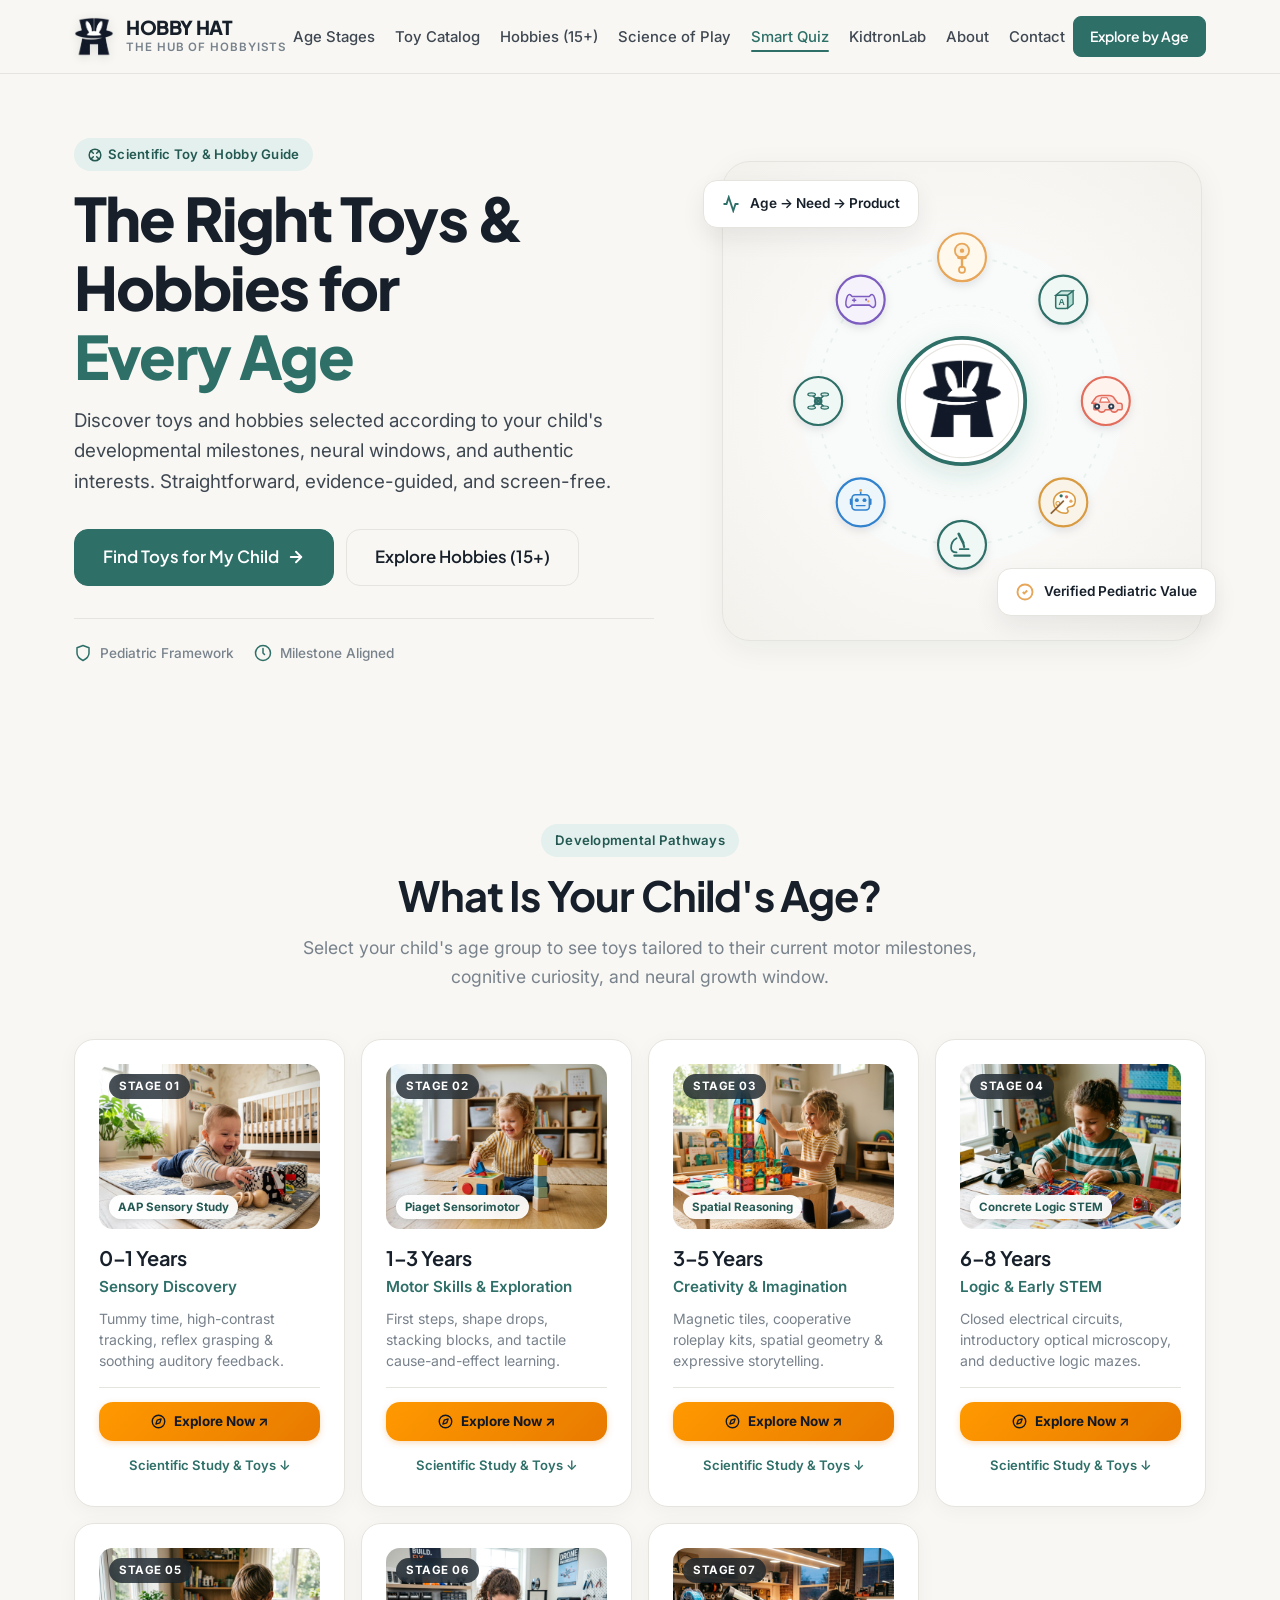
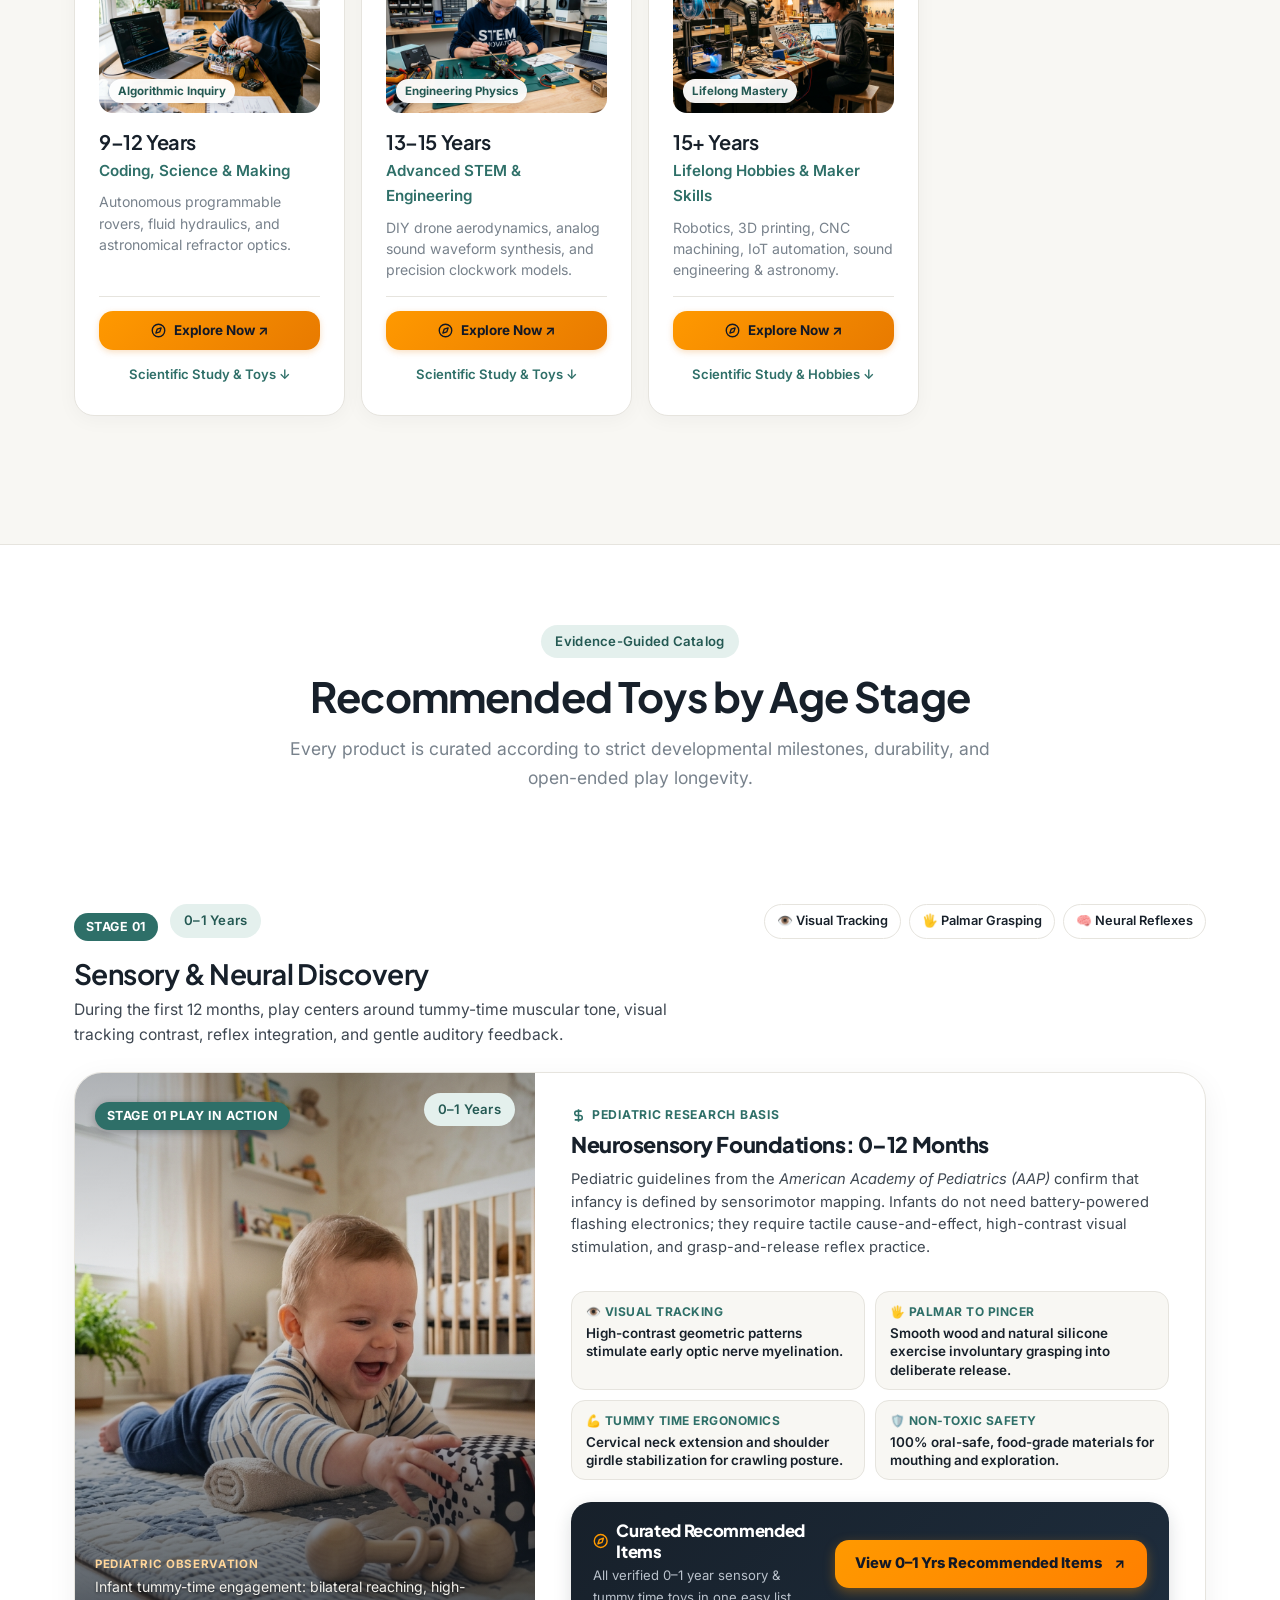
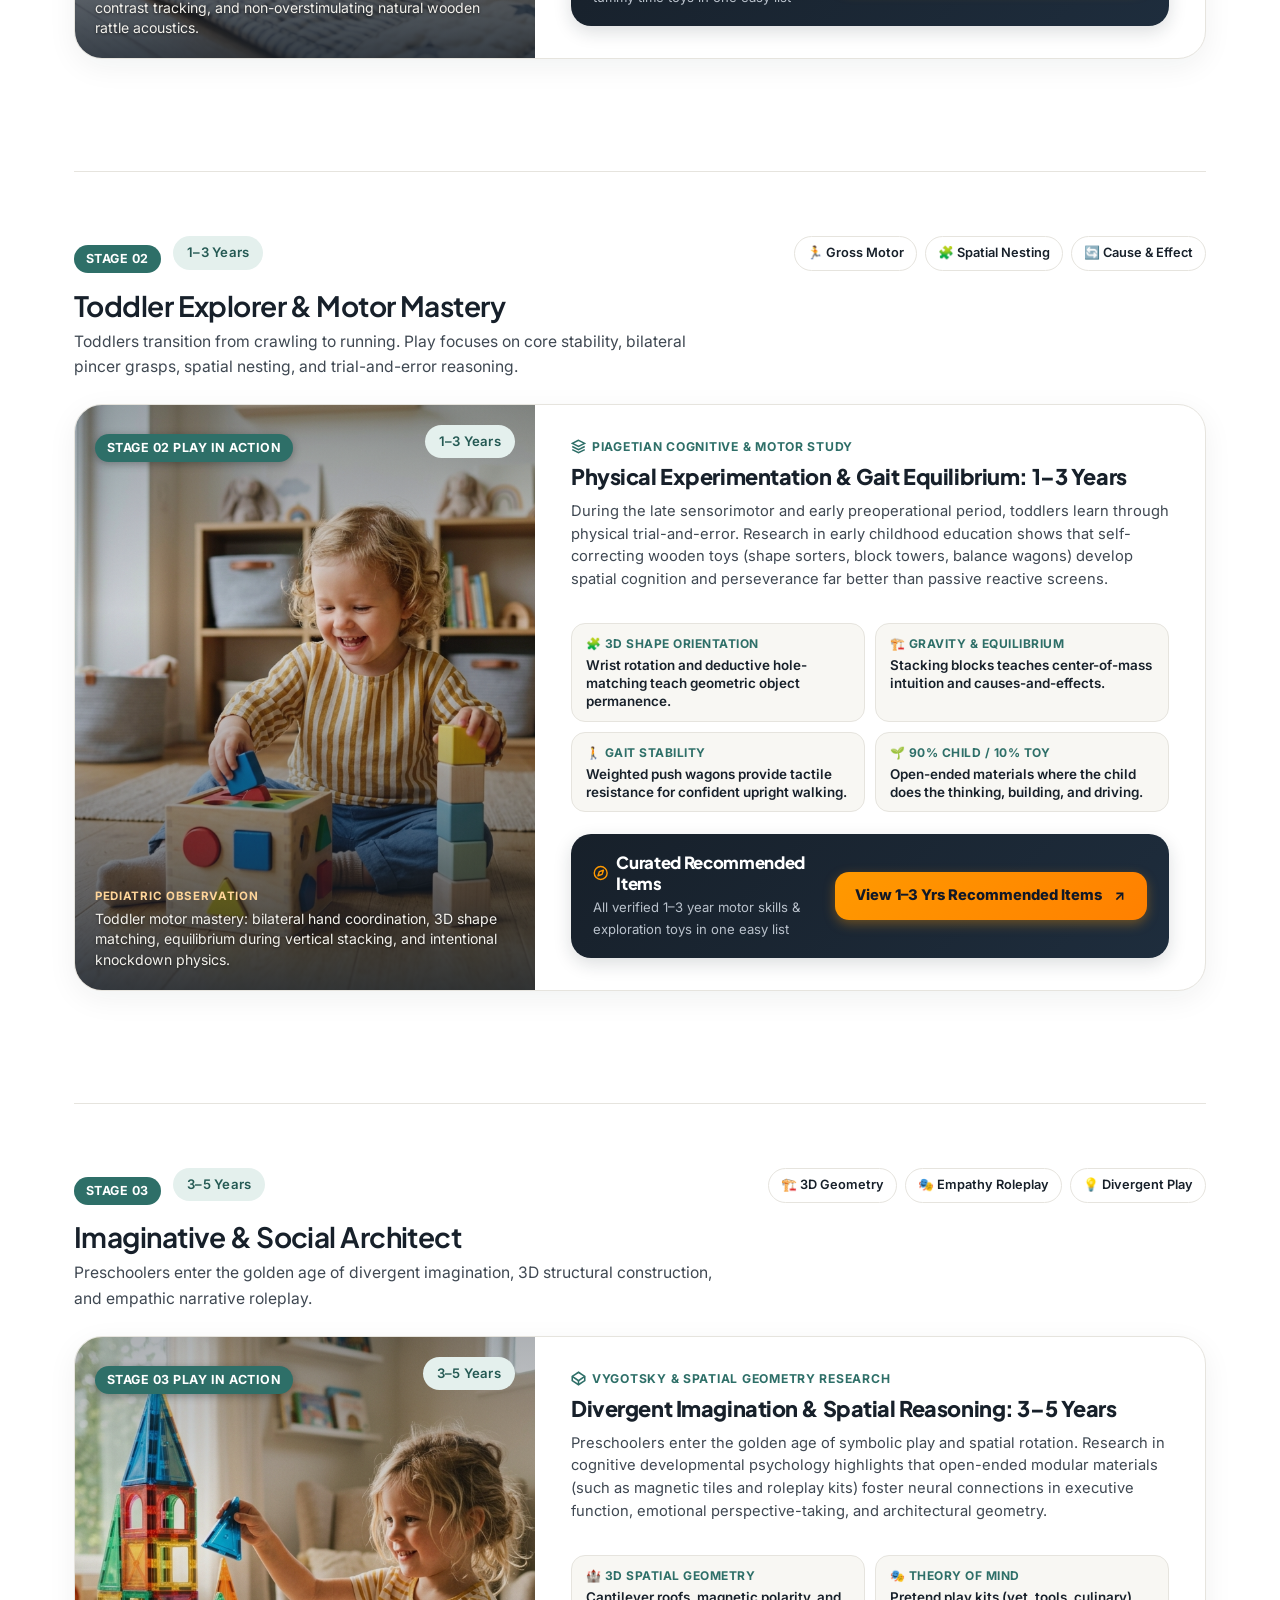
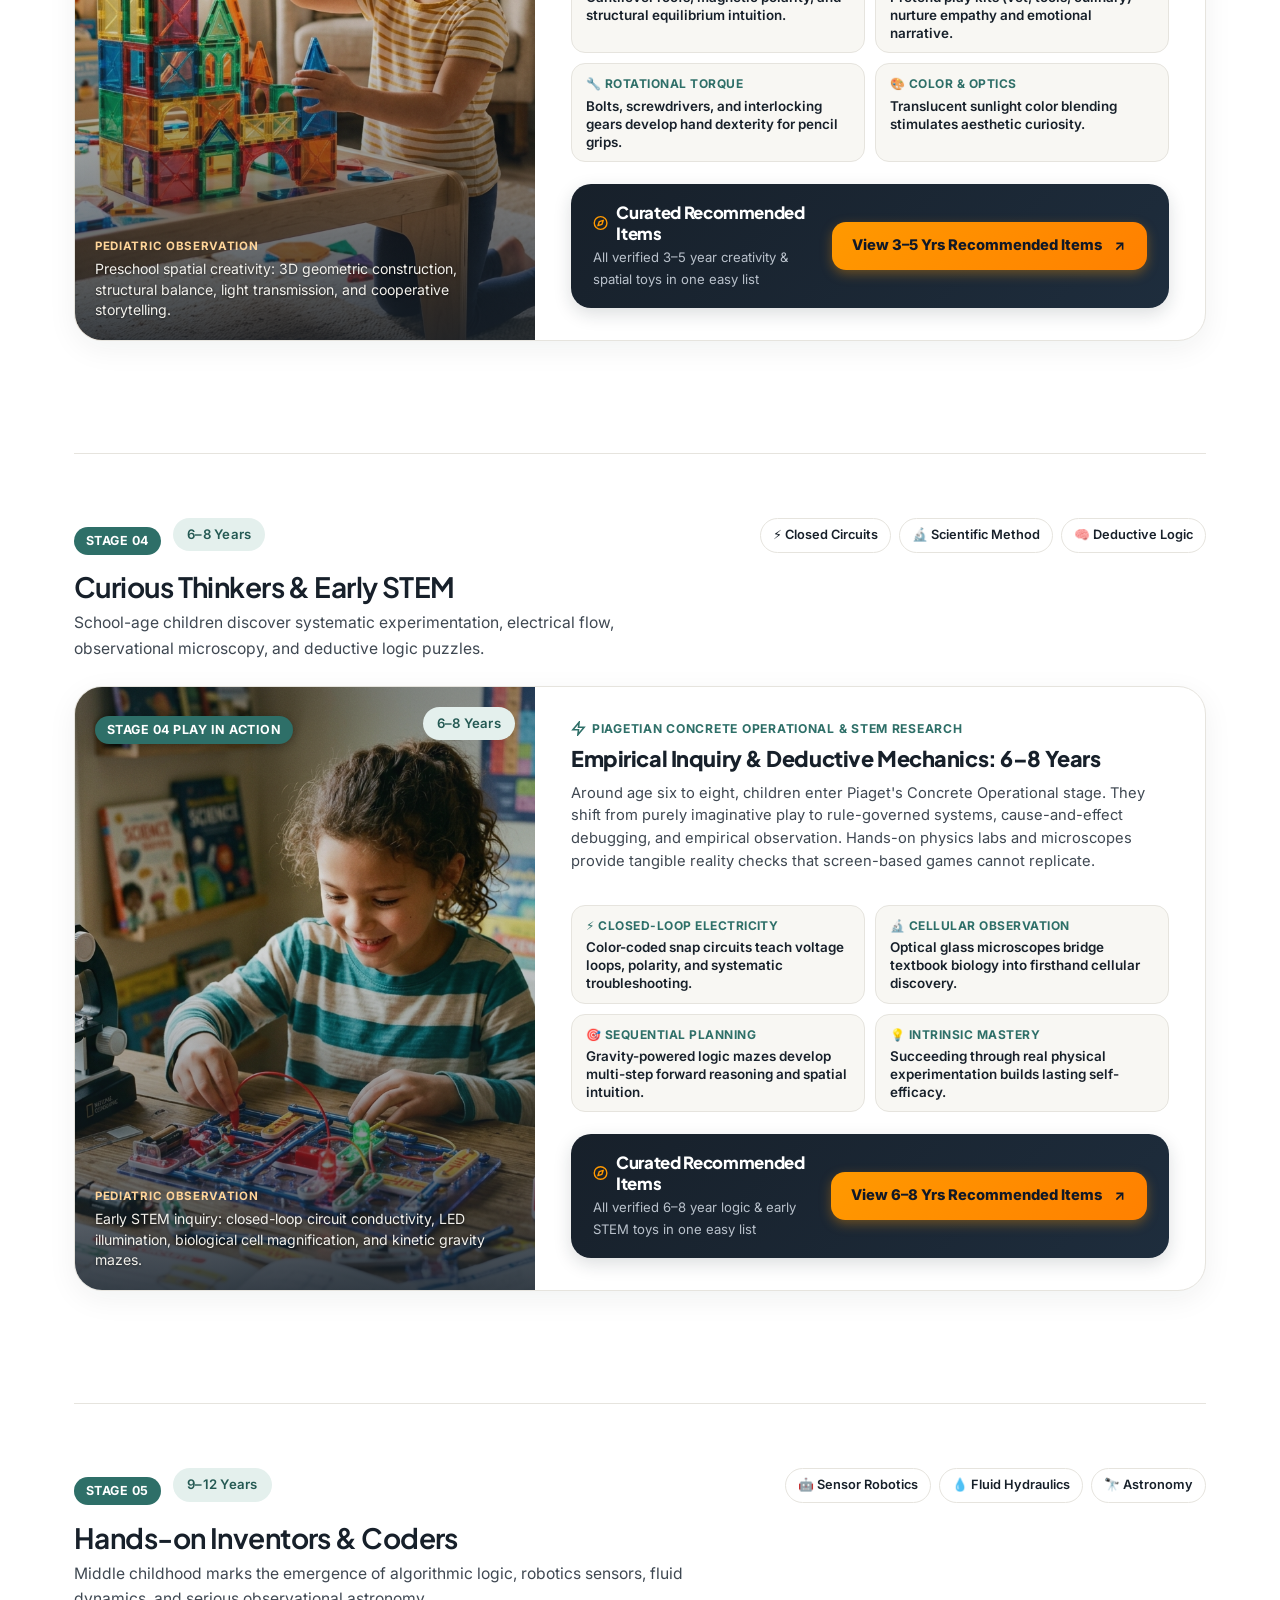
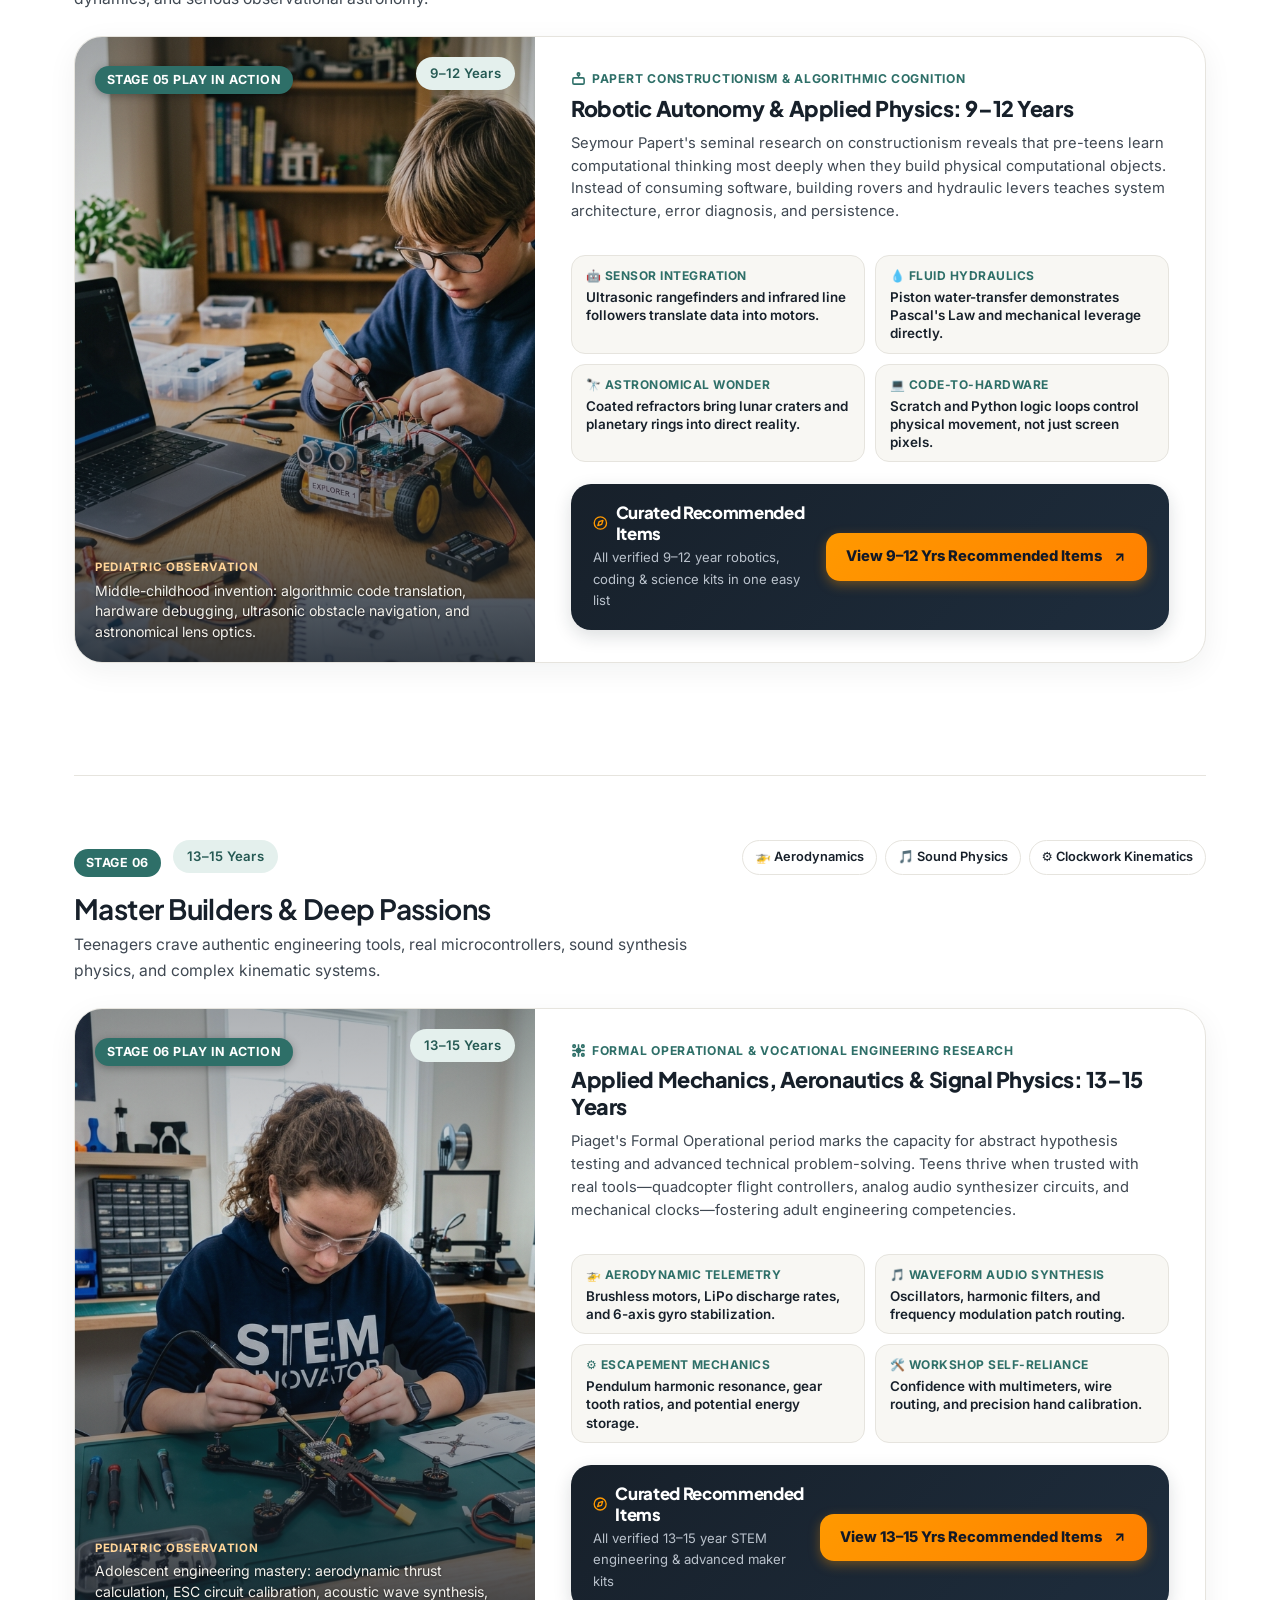
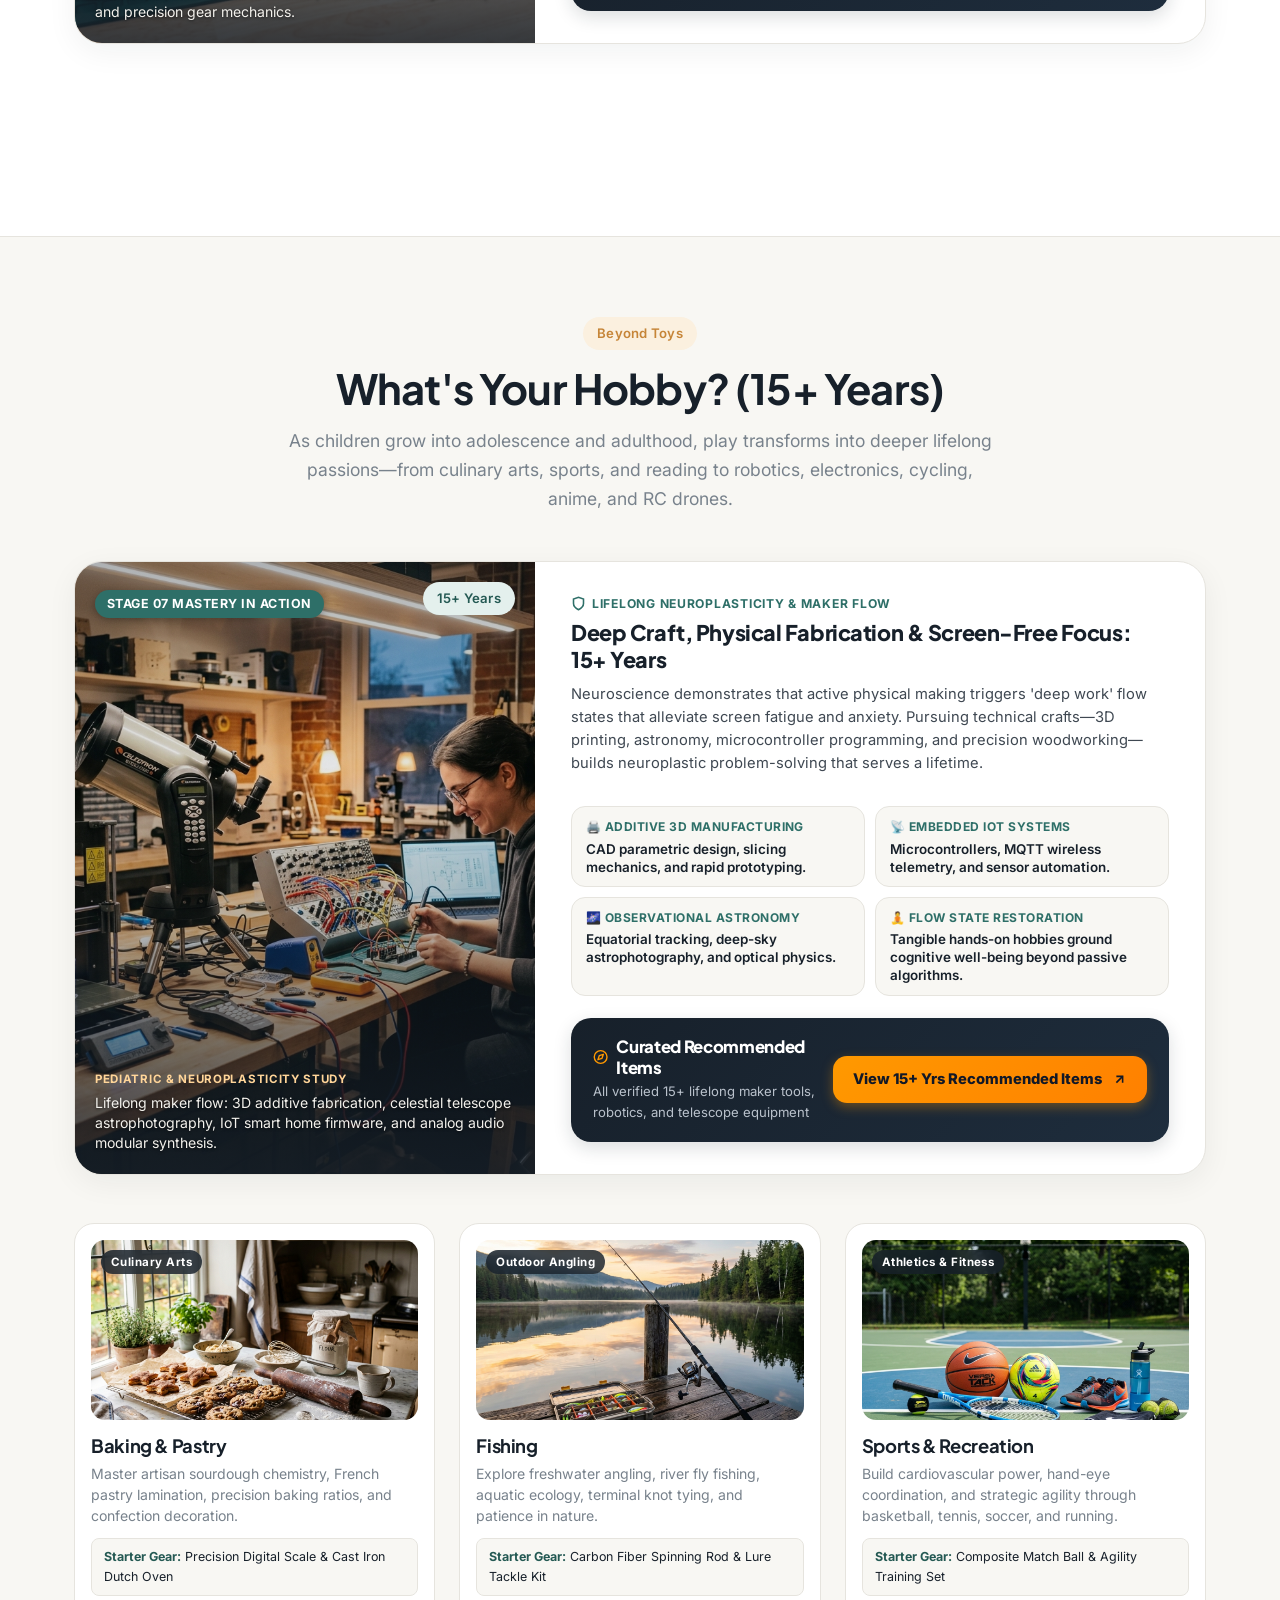
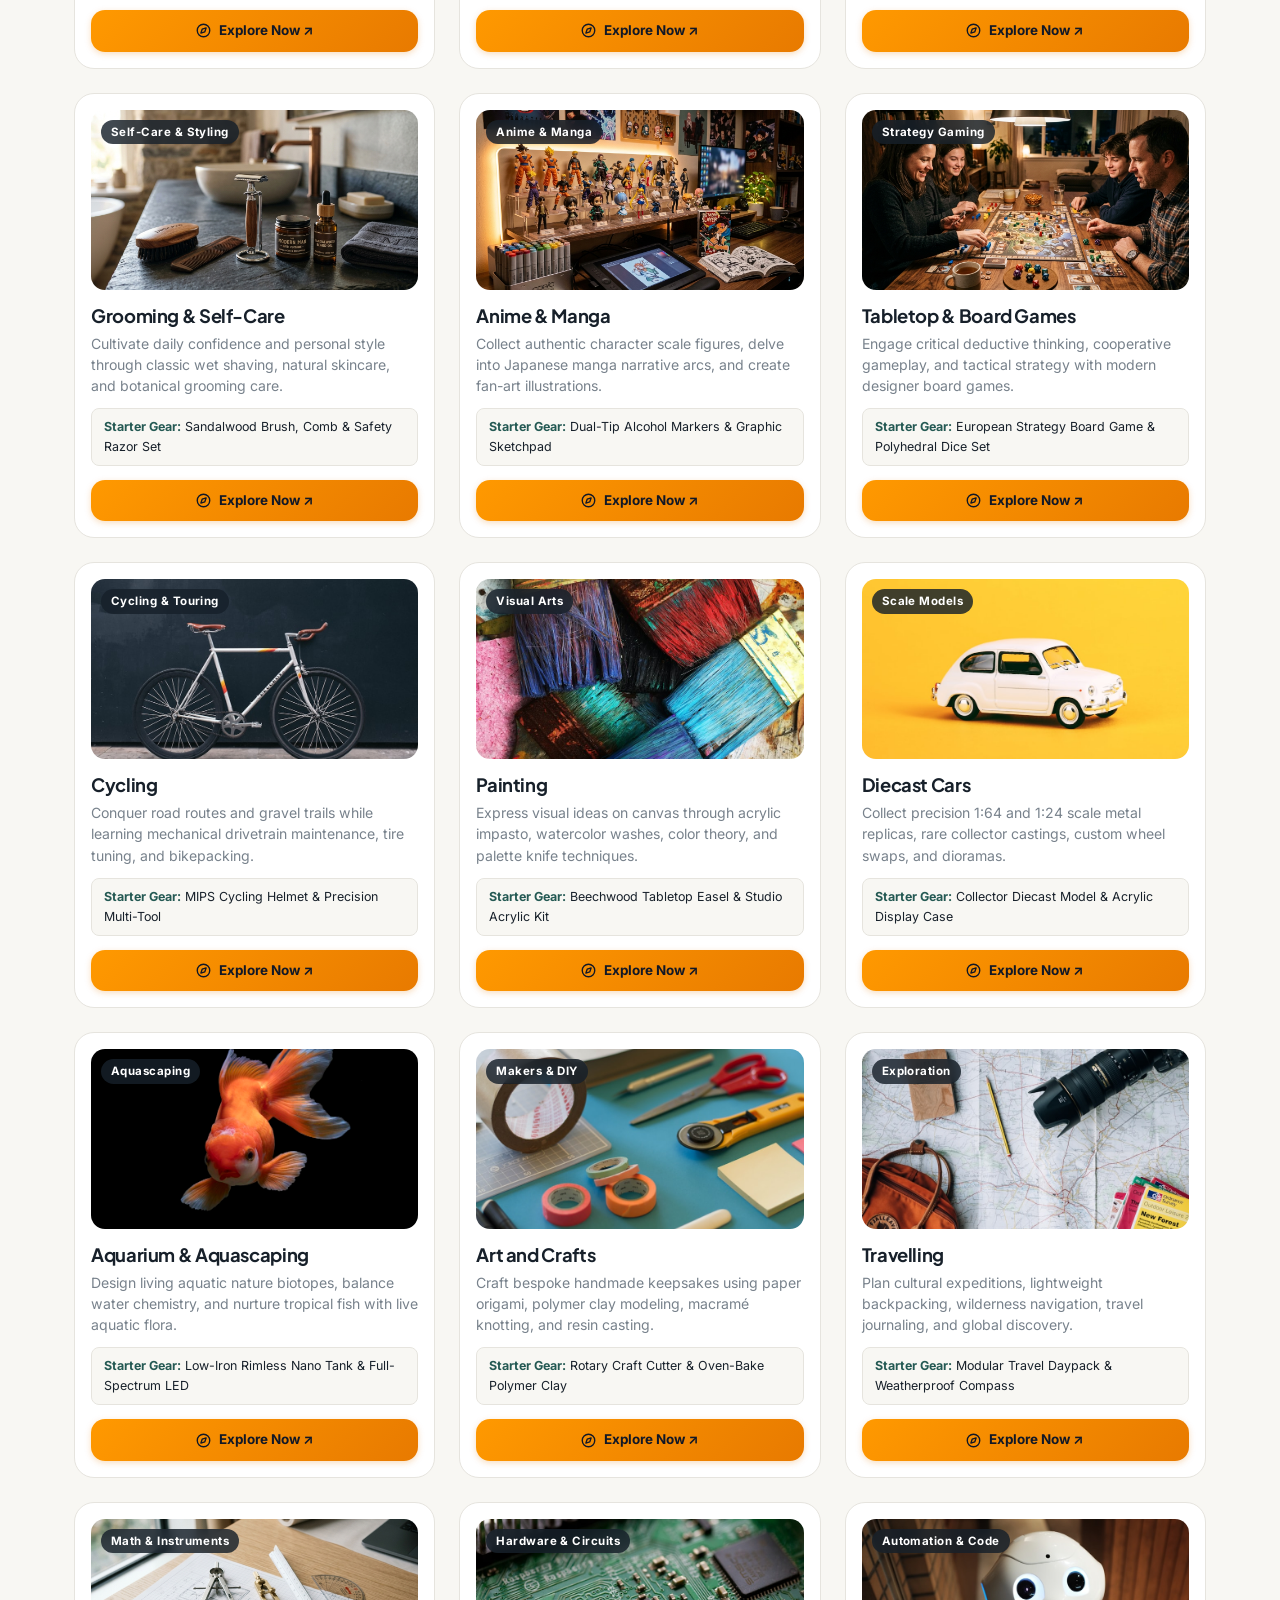
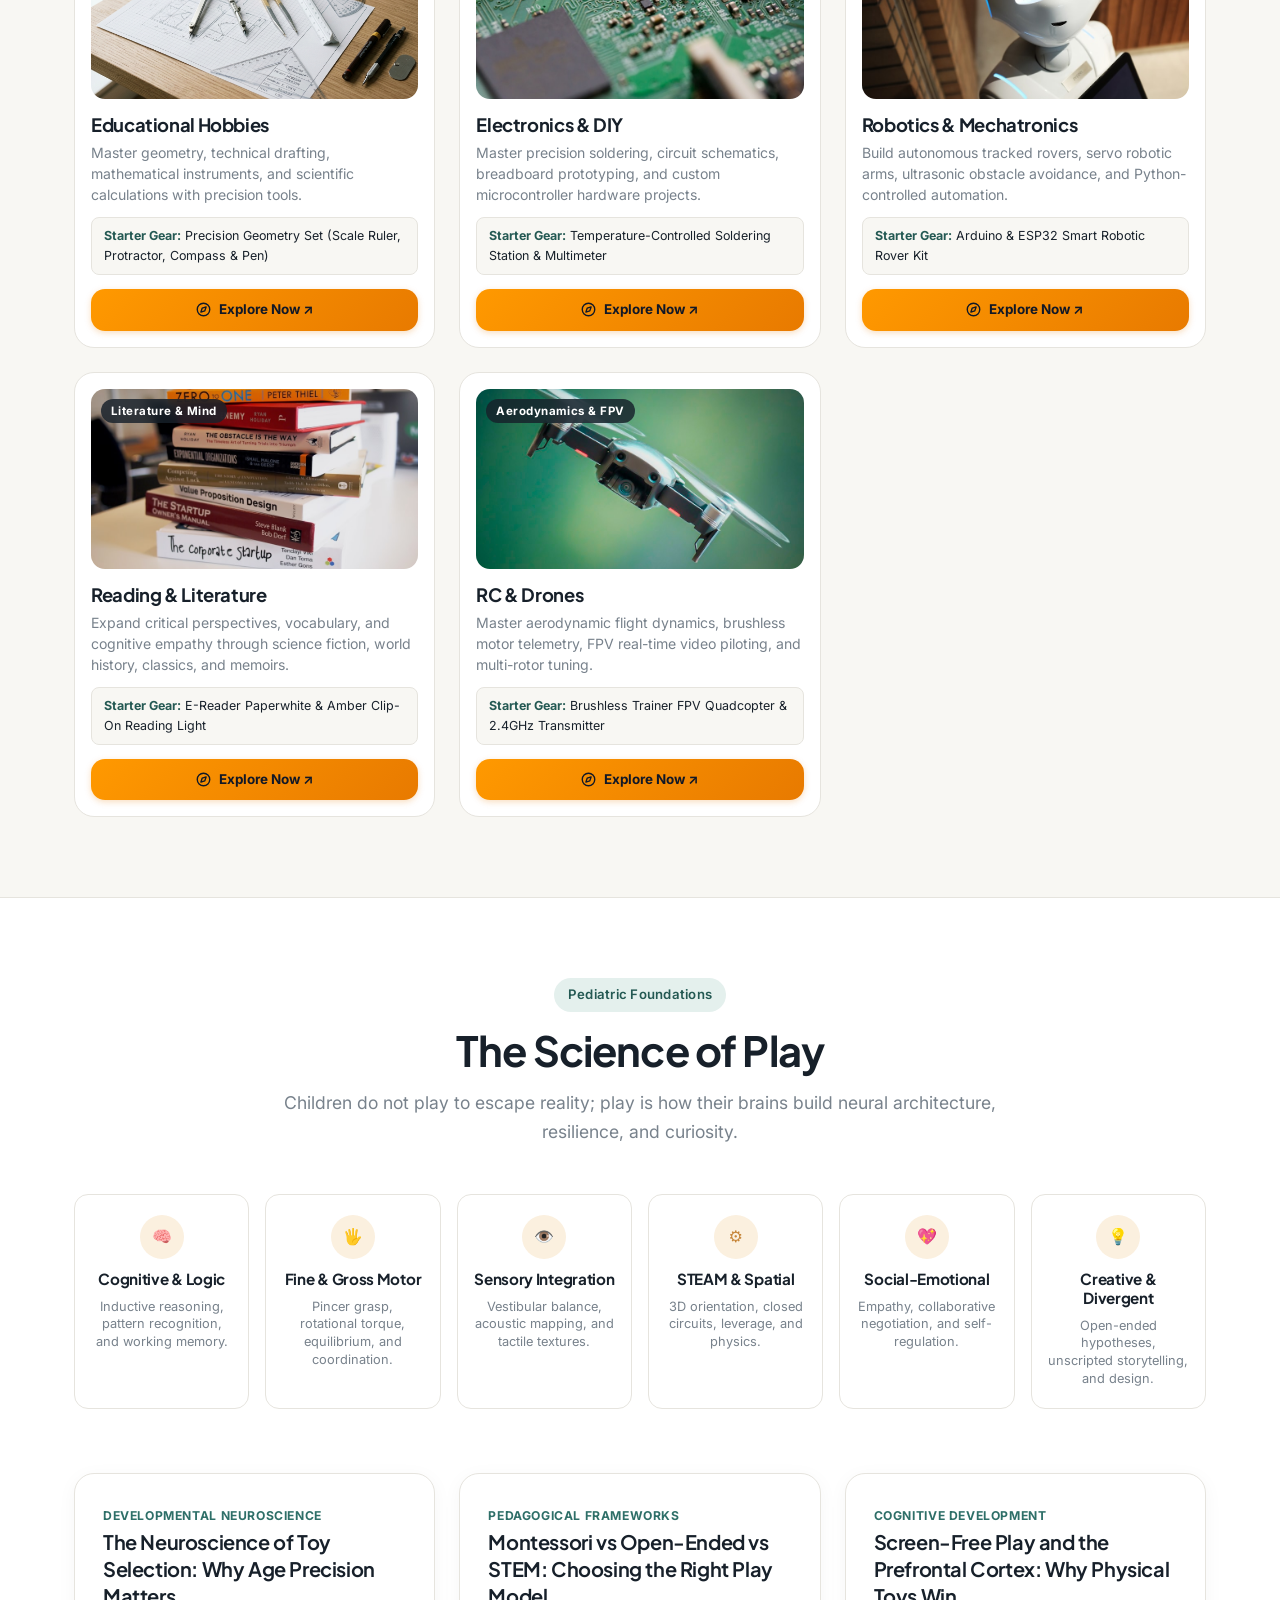
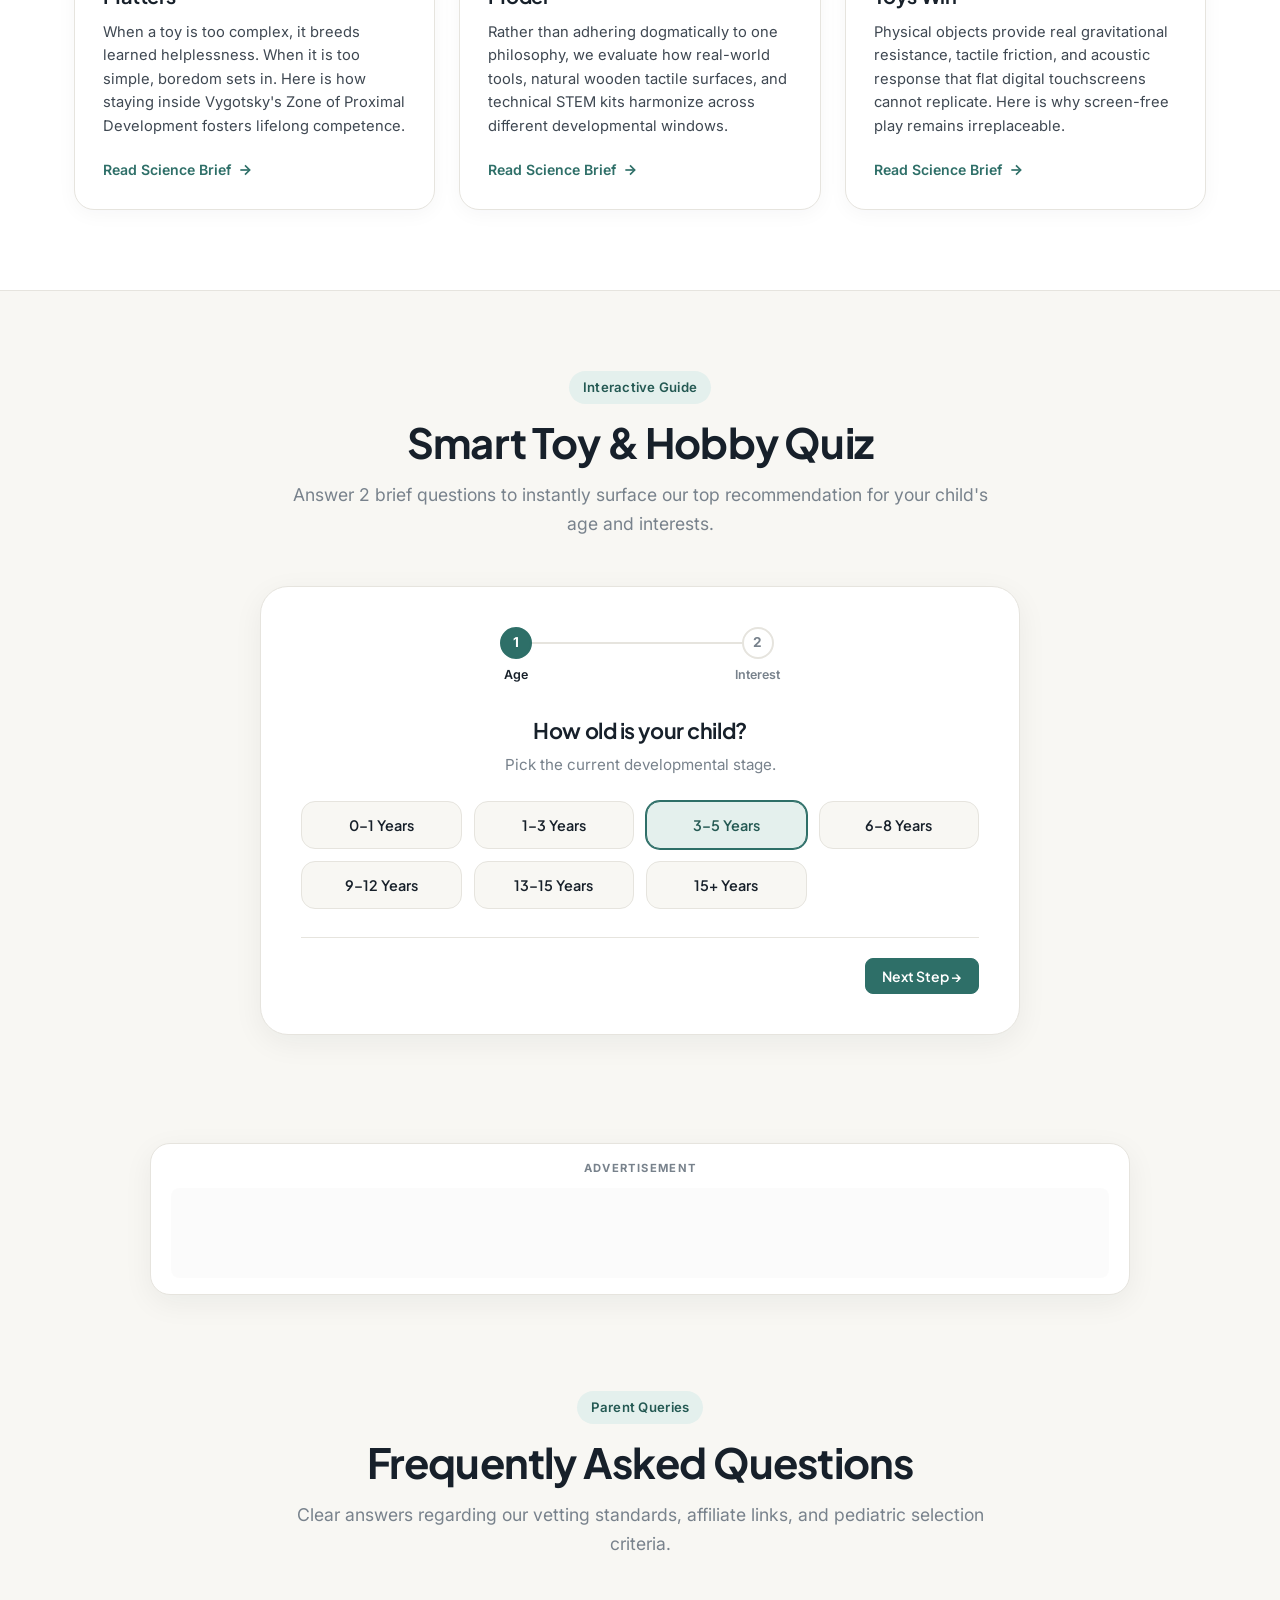
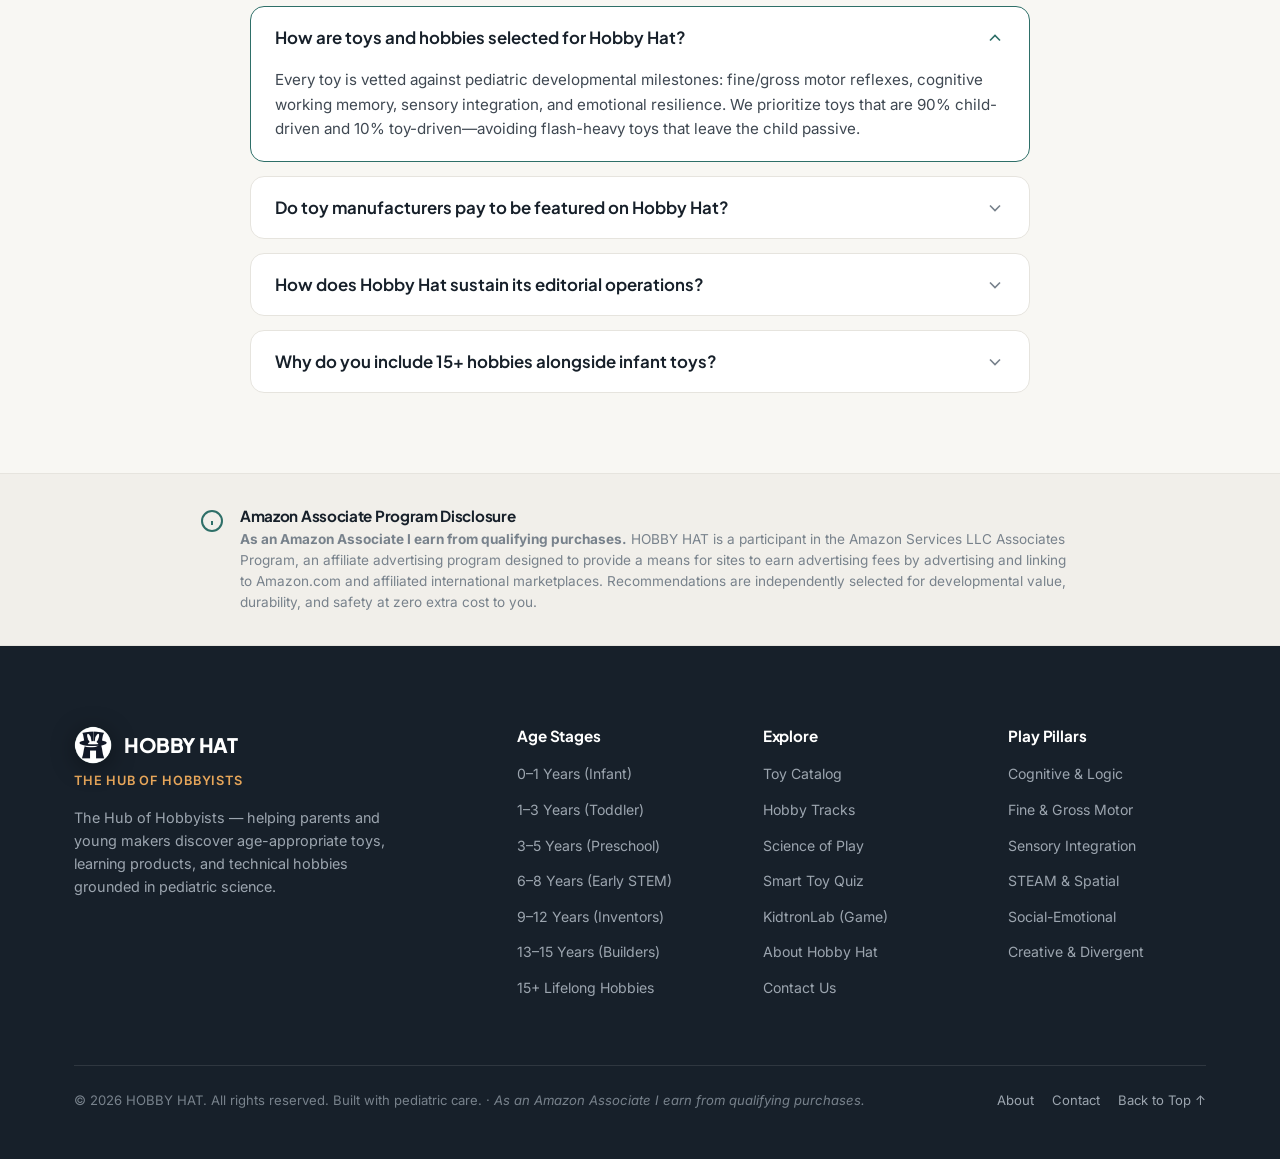
==== index.html @ a033472a "feat: Add KidtronLab circuit game, responsive play arena, and Google AdSense integration" ====
<!DOCTYPE html>
<html lang="en">

<head>
  <meta charset="UTF-8">
  <meta name="viewport" content="width=device-width, initial-scale=1.0">
  <title>HOBBY HAT — The Hub of Hobbyists | Evidence-Guided Toys & Hobbies</title>
  <meta name="description"
    content="Discover age-appropriate, pediatric-guided toys and hobbies from infancy through 15+ years. Curated for cognitive, motor, and creative milestones.">
  <link rel="stylesheet" href="style.css">
  <link rel="icon" type="image/png" href="assets/brand/favicon.png">
  <script async src="https://pagead2.googlesyndication.com/pagead/js/adsbygoogle.js?client=ca-pub-2387329460020928"
    crossorigin="anonymous"></script>
</head>

<body>

  <!-- ========================================================================
       HEADER & NAVIGATION
       ======================================================================== -->
  <header class="site-header">
    <div class="container header-container">
      <a href="index.html" class="brand-logo" aria-label="HOBBY HAT Home">
        <img src="assets/brand/logo.png" alt="HOBBY HAT Logo" class="brand-logo-img" width="42" height="42">
        <div class="brand-title-wrap">
          <span class="brand-name">HOBBY HAT</span>
          <span class="brand-tagline">The Hub of Hobbyists</span>
        </div>
      </a>

      <nav aria-label="Main Navigation">
        <ul class="nav-links">
          <li><a href="#ages" class="nav-link">Age Stages</a></li>
          <li><a href="#catalog" class="nav-link">Toy Catalog</a></li>
          <li><a href="#hobbies" class="nav-link">Hobbies (15+)</a></li>
          <li><a href="#science" class="nav-link">Science of Play</a></li>
          <li><a href="#quiz" class="nav-link">Smart Quiz</a></li>
          <li><a href="kidtronlab.html" class="nav-link">KidtronLab</a></li>
          <li><a href="about.html" class="nav-link">About</a></li>
          <li><a href="contact.html" class="nav-link">Contact</a></li>
        </ul>
      </nav>

      <div class="header-actions">
        <a href="#ages" class="btn btn-primary btn-sm">Explore by Age</a>
        <button class="mobile-menu-btn" aria-label="Toggle navigation menu" aria-expanded="false">
          <svg width="24" height="24" viewBox="0 0 24 24" fill="none" stroke="currentColor" stroke-width="2"
            stroke-linecap="round" stroke-linejoin="round">
            <line x1="3" y1="12" x2="21" y2="12" />
            <line x1="3" y1="6" x2="21" y2="6" />
            <line x1="3" y1="18" x2="21" y2="18" />
          </svg>
        </button>
      </div>
    </div>
  </header>

  <!-- Mobile Drawer Menu -->
  <div class="mobile-nav-drawer" id="mobile-drawer" role="dialog" aria-modal="true" aria-label="Mobile Navigation">
    <div class="mobile-nav-panel">
      <ul class="mobile-nav-links">
        <li><a href="#ages">Age Stages</a></li>
        <li><a href="#catalog">Toy Catalog</a></li>
        <li><a href="#hobbies">Hobbies (15+)</a></li>
        <li><a href="#science">Science of Play</a></li>
        <li><a href="#quiz">Smart Toy Quiz</a></li>
        <li><a href="kidtronlab.html">KidtronLab (Play Game)</a></li>
        <li><a href="about.html">About Our Mission</a></li>
        <li><a href="contact.html">Contact Us</a></li>
      </ul>
      <a href="#ages" class="btn btn-primary" style="width: 100%;">Find Toys for My Child</a>
    </div>
  </div>

  <main>
    <!-- ======================================================================
         HERO SECTION
         ====================================================================== -->
    <section class="hero-section">
      <div class="container hero-grid">
        <div class="hero-content">
          <span class="badge">
            <svg width="14" height="14" viewBox="0 0 24 24" fill="none" stroke="currentColor" stroke-width="2.5"
              stroke-linecap="round" stroke-linejoin="round">
              <circle cx="12" cy="12" r="10" />
              <path d="m4.93 4.93 4.24 4.24" />
              <path d="m14.83 9.17 4.24-4.24" />
              <path d="m14.83 14.83 4.24 4.24" />
              <path d="m9.17 14.83-4.24 4.24" />
            </svg>
            Scientific Toy & Hobby Guide
          </span>
          <h1 class="hero-title">The Right Toys & Hobbies for <span class="highlight">Every Age</span></h1>
          <p class="hero-desc">Discover toys and hobbies selected according to your child's developmental milestones,
            neural windows, and authentic interests. Straightforward, evidence-guided, and screen-free.</p>

          <div class="hero-cta-group">
            <a href="#ages" class="btn btn-primary btn-lg">
              Find Toys for My Child
              <svg width="18" height="18" viewBox="0 0 24 24" fill="none" stroke="currentColor" stroke-width="2.5"
                stroke-linecap="round" stroke-linejoin="round">
                <line x1="5" y1="12" x2="19" y2="12" />
                <polyline points="12 5 19 12 12 19" />
              </svg>
            </a>
            <a href="#hobbies" class="btn btn-secondary btn-lg">Explore Hobbies (15+)</a>
          </div>

          <div class="hero-trust-bar">
            <div class="trust-item">
              <svg width="18" height="18" viewBox="0 0 24 24" fill="none" stroke="currentColor" stroke-width="2"
                stroke-linecap="round" stroke-linejoin="round">
                <path d="M12 22s8-4 8-10V5l-8-3-8 3v7c0 6 8 10 8 10z" />
              </svg>
              <span>Pediatric Framework</span>
            </div>
            <div class="trust-item">
              <svg width="18" height="18" viewBox="0 0 24 24" fill="none" stroke="currentColor" stroke-width="2"
                stroke-linecap="round" stroke-linejoin="round">
                <circle cx="12" cy="12" r="10" />
                <polyline points="12 6 12 12 14 14" />
              </svg>
              <span>Milestone Aligned</span>
            </div>
          </div>
        </div>

        <!-- Hero Visual Illustration -->
        <div class="hero-visual">
          <div class="hero-art-frame">
            <svg viewBox="0 0 380 380" fill="none" xmlns="http://www.w3.org/2000/svg" style="width: 100%; height: auto;"
              role="img" aria-label="Hobby Hat Toys and Hobbies Journey from 1 Year to Adult">
              <defs>
                <filter id="icon-shadow" x="-30%" y="-30%" width="160%" height="160%">
                  <feDropShadow dx="0" dy="3" stdDeviation="4" flood-color="#17202A" flood-opacity="0.10" />
                </filter>
                <filter id="logo-elevation" x="-30%" y="-30%" width="160%" height="160%">
                  <feDropShadow dx="0" dy="8" stdDeviation="12" flood-color="#2E6F68" flood-opacity="0.16" />
                </filter>
              </defs>

              <!-- Concentric subtle orbit rings -->
              <circle cx="190" cy="190" r="132" stroke="#CBDDD8" stroke-width="1.6" stroke-dasharray="4 6" />
              <circle cx="190" cy="190" r="88" stroke="#E6E4DE" stroke-width="1.2" stroke-dasharray="3 5" />

              <!-- Soft ambient backdrop aura -->
              <circle cx="190" cy="190" r="148" fill="#F8FCFA" opacity="0.65" />

              <!-- ==========================================================
                   8 TOYS & HOBBIES EMBLEMS (From Baby/1yr to Adult Hobbies)
                   ========================================================== -->

              <!-- 1. Baby Rattle Toy (Top: 0-1y Infant Play) -->
              <g class="hero-hobby-icon" transform="translate(190, 58)">
                <title>Baby Rattle (0-1y Toys)</title>
                <circle cx="0" cy="0" r="22" fill="#FFF9ED" stroke="#E7A65A" stroke-width="2"
                  filter="url(#icon-shadow)" />
                <!-- Rattle Bell & Handle -->
                <circle cx="0" cy="-6" r="6.5" fill="#FDF1DB" stroke="#E7A65A" stroke-width="1.6" />
                <circle cx="0" cy="-6" r="2" fill="#E7A65A" />
                <ellipse cx="0" cy="0.5" rx="4.5" ry="1.5" fill="#E7A65A" />
                <line x1="0" y1="2" x2="0" y2="9" stroke="#E7A65A" stroke-width="2.2" stroke-linecap="round" />
                <circle cx="0" cy="11.5" r="2.8" fill="none" stroke="#E7A65A" stroke-width="1.6" />
              </g>

              <!-- 2. ABC Building Block (Top-Right: 1-3y Toddler Play) -->
              <g class="hero-hobby-icon" transform="translate(283, 97)">
                <title>Building Blocks (1-3y Toddler Play)</title>
                <circle cx="0" cy="0" r="22" fill="#F0F8F5" stroke="#2E6F68" stroke-width="2"
                  filter="url(#icon-shadow)" />
                <!-- 3D Toy Cube -->
                <polygon points="-7,-4 -2,-8 9,-8 4,-4" fill="#CCE8E1" stroke="#2E6F68" stroke-width="1.2" />
                <polygon points="4,-4 9,-8 9,4 4,8" fill="#B2DDD2" stroke="#2E6F68" stroke-width="1.2" />
                <rect x="-7" y="-4" width="11" height="12" rx="1.5" fill="#E2F2ED" stroke="#2E6F68"
                  stroke-width="1.4" />
                <text x="-1.5" y="5" font-size="8" font-weight="800" fill="#2E6F68" text-anchor="middle"
                  font-family="'Outfit', sans-serif">A</text>
              </g>

              <!-- 3. Diecast Sports Car (Right: Scale Models & Vehicles) -->
              <g class="hero-hobby-icon" transform="translate(322, 190)">
                <title>Diecast Car (Scale Models & Vehicles)</title>
                <circle cx="0" cy="0" r="22" fill="#FFF3EE" stroke="#E26D5C" stroke-width="2"
                  filter="url(#icon-shadow)" />
                <!-- Car Body -->
                <path
                  d="M-13 2 l3 -4 c1 -2 3 -3 6 -3 h7 c3 0 4 1 5 3 l3 4 h2 c1 0 2 1 2 2 v3 c0 1 -1 1 -2 1 h-2 a3.5 3.5 0 0 1 -6.5 0 h-5 a3.5 3.5 0 0 1 -6.5 0 h-2 c-1 0 -2 0 -2 -1 v-3 c0 -1 1 -2 2 -2 z"
                  fill="#FCDFD9" stroke="#E26D5C" stroke-width="1.4" stroke-linejoin="round" />
                <!-- Windows -->
                <path d="M-4 -3 h5 l2.5 4 h-9 z" fill="#FFFFFF" stroke="#E26D5C" stroke-width="1.1" />
                <!-- Wheels -->
                <circle cx="-8" cy="5" r="2.8" fill="#2C3E50" />
                <circle cx="-8" cy="5" r="1" fill="#FFFFFF" />
                <circle cx="5" cy="5" r="2.8" fill="#2C3E50" />
                <circle cx="5" cy="5" r="1" fill="#FFFFFF" />
              </g>

              <!-- 4. Paint Palette & Brush (Bottom-Right: Art & Crafts) -->
              <g class="hero-hobby-icon" transform="translate(283, 283)">
                <title>Paint Palette & Brush (Art & Crafts)</title>
                <circle cx="0" cy="0" r="22" fill="#FAF4E8" stroke="#D99B43" stroke-width="2"
                  filter="url(#icon-shadow)" />
                <!-- Palette -->
                <path
                  d="M-9 0 c0 -6 5 -10 10 -10 c5 0 10 3 10 8 c0 4 -2 6 -5 6 c-2 0 -3 2 -2 3 c1 1 0 3 -2 3 c-6 0 -11 -4 -11 -10 z"
                  fill="#FFFDF8" stroke="#D99B43" stroke-width="1.4" />
                <circle cx="-5" cy="1" r="1.8" fill="#FAF4E8" stroke="#D99B43" stroke-width="1" />
                <circle cx="-2" cy="-6" r="1.5" fill="#2E6F68" />
                <circle cx="3" cy="-5" r="1.5" fill="#E26D5C" />
                <circle cx="7" cy="-1" r="1.5" fill="#E7A65A" />
                <!-- Paintbrush -->
                <line x1="-11" y1="10" x2="0" y2="-1" stroke="#8C6239" stroke-width="1.6" stroke-linecap="round" />
                <path d="-1 0 l2 -2 c0.8 -0.8 1.6 0 0.8 0.8 z" fill="#2E6F68" />
              </g>

              <!-- 5. Science Microscope (Bottom: Science & Educational) -->
              <g class="hero-hobby-icon" transform="translate(190, 322)">
                <title>Science Microscope (Educational & Science)</title>
                <circle cx="0" cy="0" r="22" fill="#F0F8F5" stroke="#2E6F68" stroke-width="2"
                  filter="url(#icon-shadow)" />
                <!-- Microscope Tube & Base -->
                <line x1="-3" y1="-10" x2="1" y2="-2" stroke="#2E6F68" stroke-width="2.5" stroke-linecap="round" />
                <line x1="1" y1="-2" x2="2" y2="2" stroke="#2E6F68" stroke-width="2" stroke-linecap="round" />
                <path d="M-5 -6 c-4 2 -5 5 -5 9 c0 3 2 4 5 4" fill="none" stroke="#2E6F68" stroke-width="1.6"
                  stroke-linecap="round" />
                <line x1="-2" y1="4" x2="6" y2="4" stroke="#2E6F68" stroke-width="1.6" stroke-linecap="round" />
                <path d="M-7 10 h14" stroke="#2E6F68" stroke-width="2" stroke-linecap="round" />
              </g>

              <!-- 6. Smart Robot (Bottom-Left: Robotics & Electronics) -->
              <g class="hero-hobby-icon" transform="translate(97, 283)">
                <title>Robotics (Robotics & Mechatronics)</title>
                <circle cx="0" cy="0" r="22" fill="#EDF6FB" stroke="#3182CE" stroke-width="2"
                  filter="url(#icon-shadow)" />
                <!-- Robot Antenna & Head -->
                <line x1="0" y1="-10" x2="0" y2="-7" stroke="#3182CE" stroke-width="1.5" />
                <circle cx="0" cy="-11" r="1.3" fill="#E7A65A" />
                <rect x="-8" y="-7" width="16" height="14" rx="3.2" fill="#E2F0F9" stroke="#3182CE"
                  stroke-width="1.5" />
                <!-- Ears -->
                <rect x="-10" y="-3.5" width="2" height="6" rx="1" fill="#3182CE" />
                <rect x="8" y="-3.5" width="2" height="6" rx="1" fill="#3182CE" />
                <!-- Eyes -->
                <circle cx="-3.5" cy="-2" r="1.8" fill="#3182CE" />
                <circle cx="3.5" cy="-2" r="1.8" fill="#3182CE" />
                <!-- Smile Grille -->
                <line x1="-4" y1="3" x2="4" y2="3" stroke="#3182CE" stroke-width="1.3" stroke-linecap="round" />
              </g>

              <!-- 7. RC Drone Quadcopter (Left: Drones & RC Flight) -->
              <g class="hero-hobby-icon" transform="translate(58, 190)">
                <title>RC Drone (RC & Aerodynamics)</title>
                <circle cx="0" cy="0" r="22" fill="#F0F8F5" stroke="#2E6F68" stroke-width="2"
                  filter="url(#icon-shadow)" />
                <!-- Central Core & 4 Arms -->
                <circle cx="0" cy="0" r="4" fill="#2E6F68" />
                <circle cx="0" cy="0" r="1.5" fill="#FFFFFF" />
                <line x1="-6" y1="-6" x2="6" y2="6" stroke="#2E6F68" stroke-width="1.6" stroke-linecap="round" />
                <line x1="-6" y1="6" x2="6" y2="-6" stroke="#2E6F68" stroke-width="1.6" stroke-linecap="round" />
                <!-- 4 Rotors -->
                <ellipse cx="-6" cy="-6" rx="3.5" ry="1.4" fill="#D3ECE5" stroke="#2E6F68" stroke-width="1.1" />
                <ellipse cx="6" cy="-6" rx="3.5" ry="1.4" fill="#D3ECE5" stroke="#2E6F68" stroke-width="1.1" />
                <ellipse cx="-6" cy="6" rx="3.5" ry="1.4" fill="#D3ECE5" stroke="#2E6F68" stroke-width="1.1" />
                <ellipse cx="6" cy="6" rx="3.5" ry="1.4" fill="#D3ECE5" stroke="#2E6F68" stroke-width="1.1" />
              </g>

              <!-- 8. Gaming Controller (Top-Left: Games & Entertainment) -->
              <g class="hero-hobby-icon" transform="translate(97, 97)">
                <title>Gaming (Games & Entertainment)</title>
                <circle cx="0" cy="0" r="22" fill="#F6F2FC" stroke="#7C5CBF" stroke-width="2"
                  filter="url(#icon-shadow)" />
                <!-- Gamepad Body -->
                <path
                  d="M-8 -3 c-2 -3 -4 -2 -5 2 c-1 4 -1 7 1 8 c1.5 1 2.5 -1 4 -2 h16 c1.5 1 2.5 3 4 2 c2 -1 2 -4 1 -8 c-1 -4 -3 -5 -5 -2 z"
                  fill="#EFE8FA" stroke="#7C5CBF" stroke-width="1.4" stroke-linejoin="round" />
                <!-- D-Pad & Action Buttons -->
                <path d="M-6 -1 v3 M-7.5 0.5 h3" stroke="#7C5CBF" stroke-width="1.2" stroke-linecap="round" />
                <circle cx="5" cy="0" r="1" fill="#7C5CBF" />
                <circle cx="7" cy="1.5" r="1" fill="#E7A65A" />
              </g>

              <!-- Central Hobby Hat Brand Emblem Motif -->
              <g transform="translate(130, 130)">
                <circle cx="60" cy="60" r="58" fill="#FFFFFF" stroke="#2E6F68" stroke-width="3.5"
                  filter="url(#logo-elevation)" />
                <circle cx="60" cy="60" r="52" fill="#FFFFFF" stroke="#E6E4DE" stroke-width="1" />
                <image href="assets/brand/logo.png" x="22" y="20" width="76" height="76" />
              </g>
            </svg>

            <div class="hero-floater floater-1">
              <svg width="18" height="18" viewBox="0 0 24 24" fill="none" stroke="#2E6F68" stroke-width="2.5">
                <path d="M22 12h-4l-3 9L9 3l-3 9H2" />
              </svg>
              <span>Age → Need → Product</span>
            </div>

            <div class="hero-floater floater-2">
              <svg width="18" height="18" viewBox="0 0 24 24" fill="none" stroke="#E7A65A" stroke-width="2.5">
                <circle cx="12" cy="12" r="10" />
                <path d="m9 12 2 2 4-4" />
              </svg>
              <span>Verified Pediatric Value</span>
            </div>
          </div>
        </div>
      </div>
    </section>

    <!-- ======================================================================
         AGE SELECTOR SECTION
         ====================================================================== -->
    <section class="section" id="ages">
      <div class="container">
        <div class="section-header">
          <span class="badge">Developmental Pathways</span>
          <h2 class="section-title">What Is Your Child's Age?</h2>
          <p class="section-description">Select your child's age group to see toys tailored to their current motor
            milestones, cognitive curiosity, and neural growth window.</p>
        </div>

        <div class="age-cards-grid">
          <!-- Stage 01: 0-1 -->
          <div class="age-card">
            <div class="age-card-photo-box">
              <img src="assets/stages/stage-0-1.jpg" alt="Infant engaged in tummy time with sensory developmental toys"
                loading="lazy">
              <span class="age-card-badge-overlay">Stage 01</span>
              <span class="age-card-study-pill">AAP Sensory Study</span>
            </div>
            <div>
              <h3 class="age-card-title">0–1 Years</h3>
              <p class="age-card-stage">Sensory Discovery</p>
              <p class="age-card-focus">Tummy time, high-contrast tracking, reflex grasping & soothing auditory
                feedback.</p>
            </div>
            <div class="age-card-actions">
              <a href="https://www.amazon.in/hz/wishlist/ls/1FF9EPRZ78034?ref_=wl_share&tag=ristore03b-21"
                class="btn-amazon-stage-card" data-stage="0-1" target="_blank" rel="noopener sponsored"
                aria-label="Open Recommended Items for 0-1 Years">
                <svg width="15" height="15" viewBox="0 0 24 24" fill="none" stroke="currentColor" stroke-width="2.2"
                  stroke-linecap="round" stroke-linejoin="round">
                  <circle cx="12" cy="12" r="10" />
                  <polygon points="16.24 7.76 14.12 14.12 7.76 16.24 9.88 9.88 16.24 7.76" />
                </svg>
                <span>Explore Now ↗</span>
              </a>
              <a href="#age-0-1" class="btn-stage-guide-link">
                <span>Scientific Study & Toys ↓</span>
              </a>
            </div>
          </div>

          <!-- Stage 02: 1-3 -->
          <div class="age-card">
            <div class="age-card-photo-box">
              <img src="assets/stages/stage-1-3.jpg"
                alt="Toddler playing with wooden shape sorting cube and stacking blocks" loading="lazy">
              <span class="age-card-badge-overlay">Stage 02</span>
              <span class="age-card-study-pill">Piaget Sensorimotor</span>
            </div>
            <div>
              <h3 class="age-card-title">1–3 Years</h3>
              <p class="age-card-stage">Motor Skills & Exploration</p>
              <p class="age-card-focus">First steps, shape drops, stacking blocks, and tactile cause-and-effect
                learning.</p>
            </div>
            <div class="age-card-actions">
              <a href="https://www.amazon.in/hz/wishlist/ls/3GCYRC1NQG3LQ?tag=ristore03b-21"
                class="btn-amazon-stage-card" data-stage="1-3" target="_blank" rel="noopener sponsored"
                aria-label="Open Recommended Items for 1-3 Years">
                <svg width="15" height="15" viewBox="0 0 24 24" fill="none" stroke="currentColor" stroke-width="2.2"
                  stroke-linecap="round" stroke-linejoin="round">
                  <circle cx="12" cy="12" r="10" />
                  <polygon points="16.24 7.76 14.12 14.12 7.76 16.24 9.88 9.88 16.24 7.76" />
                </svg>
                <span>Explore Now ↗</span>
              </a>
              <a href="#age-1-3" class="btn-stage-guide-link">
                <span>Scientific Study & Toys ↓</span>
              </a>
            </div>
          </div>

          <!-- Stage 03: 3-5 -->
          <div class="age-card">
            <div class="age-card-photo-box">
              <img src="assets/stages/stage-3-5.jpg"
                alt="Preschool child building colorful geometric magnetic tile towers" loading="lazy">
              <span class="age-card-badge-overlay">Stage 03</span>
              <span class="age-card-study-pill">Spatial Reasoning</span>
            </div>
            <div>
              <h3 class="age-card-title">3–5 Years</h3>
              <p class="age-card-stage">Creativity & Imagination</p>
              <p class="age-card-focus">Magnetic tiles, cooperative roleplay kits, spatial geometry & expressive
                storytelling.</p>
            </div>
            <div class="age-card-actions">
              <a href="https://www.amazon.in/hz/wishlist/ls/UWMK2IXM2B1Y?ref_=wl_share&tag=ristore03b-21"
                class="btn-amazon-stage-card" data-stage="3-5" target="_blank" rel="noopener sponsored"
                aria-label="Open Recommended Items for 3-5 Years">
                <svg width="15" height="15" viewBox="0 0 24 24" fill="none" stroke="currentColor" stroke-width="2.2"
                  stroke-linecap="round" stroke-linejoin="round">
                  <circle cx="12" cy="12" r="10" />
                  <polygon points="16.24 7.76 14.12 14.12 7.76 16.24 9.88 9.88 16.24 7.76" />
                </svg>
                <span>Explore Now ↗</span>
              </a>
              <a href="#age-3-5" class="btn-stage-guide-link">
                <span>Scientific Study & Toys ↓</span>
              </a>
            </div>
          </div>

          <!-- Stage 04: 6-8 -->
          <div class="age-card">
            <div class="age-card-photo-box">
              <img src="assets/stages/stage-6-8.jpg"
                alt="School-age child experimenting with electronic snap circuits and microscope" loading="lazy">
              <span class="age-card-badge-overlay">Stage 04</span>
              <span class="age-card-study-pill">Concrete Logic STEM</span>
            </div>
            <div>
              <h3 class="age-card-title">6–8 Years</h3>
              <p class="age-card-stage">Logic & Early STEM</p>
              <p class="age-card-focus">Closed electrical circuits, introductory optical microscopy, and deductive logic
                mazes.</p>
            </div>
            <div class="age-card-actions">
              <a href="https://www.amazon.in/hz/wishlist/ls/24H5UMEJVK6PM?tag=ristore03b-21"
                class="btn-amazon-stage-card" data-stage="6-8" target="_blank" rel="noopener sponsored"
                aria-label="Open Recommended Items for 6-8 Years">
                <svg width="15" height="15" viewBox="0 0 24 24" fill="none" stroke="currentColor" stroke-width="2.2"
                  stroke-linecap="round" stroke-linejoin="round">
                  <circle cx="12" cy="12" r="10" />
                  <polygon points="16.24 7.76 14.12 14.12 7.76 16.24 9.88 9.88 16.24 7.76" />
                </svg>
                <span>Explore Now ↗</span>
              </a>
              <a href="#age-6-8" class="btn-stage-guide-link">
                <span>Scientific Study & Toys ↓</span>
              </a>
            </div>
          </div>

          <!-- Stage 05: 9-12 -->
          <div class="age-card">
            <div class="age-card-photo-box">
              <img src="assets/stages/stage-9-12.jpg"
                alt="Pre-teen child programming robotics rover with sensor controllers" loading="lazy">
              <span class="age-card-badge-overlay">Stage 05</span>
              <span class="age-card-study-pill">Algorithmic Inquiry</span>
            </div>
            <div>
              <h3 class="age-card-title">9–12 Years</h3>
              <p class="age-card-stage">Coding, Science & Making</p>
              <p class="age-card-focus">Autonomous programmable rovers, fluid hydraulics, and astronomical refractor
                optics.</p>
            </div>
            <div class="age-card-actions">
              <a href="https://www.amazon.in/hz/wishlist/ls/1YQZ54XHB46IW?tag=ristore03b-21"
                class="btn-amazon-stage-card" data-stage="9-12" target="_blank" rel="noopener sponsored"
                aria-label="Open Recommended Items for 9-12 Years">
                <svg width="15" height="15" viewBox="0 0 24 24" fill="none" stroke="currentColor" stroke-width="2.2"
                  stroke-linecap="round" stroke-linejoin="round">
                  <circle cx="12" cy="12" r="10" />
                  <polygon points="16.24 7.76 14.12 14.12 7.76 16.24 9.88 9.88 16.24 7.76" />
                </svg>
                <span>Explore Now ↗</span>
              </a>
              <a href="#age-9-12" class="btn-stage-guide-link">
                <span>Scientific Study & Toys ↓</span>
              </a>
            </div>
          </div>

          <!-- Stage 06: 13-15 -->
          <div class="age-card">
            <div class="age-card-photo-box">
              <img src="assets/stages/stage-13-15.jpg"
                alt="Teenager building and testing DIY drone electronics on workbench" loading="lazy">
              <span class="age-card-badge-overlay">Stage 06</span>
              <span class="age-card-study-pill">Engineering Physics</span>
            </div>
            <div>
              <h3 class="age-card-title">13–15 Years</h3>
              <p class="age-card-stage">Advanced STEM & Engineering</p>
              <p class="age-card-focus">DIY drone aerodynamics, analog sound waveform synthesis, and precision clockwork
                models.</p>
            </div>
            <div class="age-card-actions">
              <a href="https://www.amazon.in/hz/wishlist/ls/VZOG630V0T52?tag=ristore03b-21"
                class="btn-amazon-stage-card" data-stage="13-15" target="_blank" rel="noopener sponsored"
                aria-label="Open Recommended Items for 13-15 Years">
                <svg width="15" height="15" viewBox="0 0 24 24" fill="none" stroke="currentColor" stroke-width="2.2"
                  stroke-linecap="round" stroke-linejoin="round">
                  <circle cx="12" cy="12" r="10" />
                  <polygon points="16.24 7.76 14.12 14.12 7.76 16.24 9.88 9.88 16.24 7.76" />
                </svg>
                <span>Explore Now ↗</span>
              </a>
              <a href="#age-13-15" class="btn-stage-guide-link">
                <span>Scientific Study & Toys ↓</span>
              </a>
            </div>
          </div>

          <!-- Stage 07: 15+ -->
          <div class="age-card">
            <div class="age-card-photo-box">
              <img src="assets/stages/stage-15-plus.jpg"
                alt="Young adult hobbyist working on 3D printer and electronics" loading="lazy">
              <span class="age-card-badge-overlay">Stage 07</span>
              <span class="age-card-study-pill">Lifelong Mastery</span>
            </div>
            <div>
              <h3 class="age-card-title">15+ Years</h3>
              <p class="age-card-stage">Lifelong Hobbies & Maker Skills</p>
              <p class="age-card-focus">Robotics, 3D printing, CNC machining, IoT automation, sound engineering &
                astronomy.</p>
            </div>
            <div class="age-card-actions">
              <a href="https://www.amazon.in/hz/wishlist/ls/2ZRVOO4EQVONO?tag=ristore03b-21"
                class="btn-amazon-stage-card" data-stage="15-plus" target="_blank" rel="noopener sponsored"
                aria-label="Open Recommended Items for 15+ Years">
                <svg width="15" height="15" viewBox="0 0 24 24" fill="none" stroke="currentColor" stroke-width="2.2"
                  stroke-linecap="round" stroke-linejoin="round">
                  <circle cx="12" cy="12" r="10" />
                  <polygon points="16.24 7.76 14.12 14.12 7.76 16.24 9.88 9.88 16.24 7.76" />
                </svg>
                <span>Explore Now ↗</span>
              </a>
              <a href="#hobbies" class="btn-stage-guide-link">
                <span>Scientific Study & Hobbies ↓</span>
              </a>
            </div>
          </div>
        </div>
      </div>
    </section>

    <!-- ======================================================================
         DEVELOPMENTAL STAGES CATALOG
         ====================================================================== -->
    <section class="section section-alt" id="catalog">
      <div class="container">
        <div class="section-header">
          <span class="badge">Evidence-Guided Catalog</span>
          <h2 class="section-title">Recommended Toys by Age Stage</h2>
          <p class="section-description">Every product is curated according to strict developmental milestones,
            durability, and open-ended play longevity.</p>
        </div>

        <!-- STAGE 1: 0-1 YEARS -->
        <div class="stage-block" id="age-0-1">
          <div class="stage-header-row">
            <div class="stage-header-info">
              <div class="stage-label-group">
                <span class="stage-pill">Stage 01</span>
                <span class="badge">0–1 Years</span>
              </div>
              <h3 class="stage-h2">Sensory & Neural Discovery</h3>
              <p class="stage-desc">During the first 12 months, play centers around tummy-time muscular tone, visual
                tracking contrast, reflex integration, and gentle auditory feedback.</p>
            </div>
            <div class="stage-pillars-bar">
              <span class="pillar-chip">👁️ Visual Tracking</span>
              <span class="pillar-chip">🖐️ Palmar Grasping</span>
              <span class="pillar-chip">🧠 Neural Reflexes</span>
            </div>
          </div>

          <!-- Stage 01 Study & Photo Showcase -->
          <div class="stage-showcase">
            <div class="stage-showcase-visual">
              <img src="assets/stages/stage-0-1.jpg"
                alt="7-month-old infant exploring Montessori sensory rattles and high-contrast tummy time toys"
                class="stage-showcase-img" loading="lazy">
              <div class="stage-visual-overlay">
                <div class="stage-visual-top">
                  <span class="stage-pill">Stage 01 Play in Action</span>
                  <span class="badge">0–1 Years</span>
                </div>
                <div class="stage-visual-bottom">
                  <div class="stage-visual-study-tag">Pediatric Observation</div>
                  <p class="stage-visual-caption">Infant tummy-time engagement: bilateral reaching, high-contrast
                    tracking, and non-overstimulating natural wooden rattle acoustics.</p>
                </div>
              </div>
            </div>
            <div class="stage-showcase-content">
              <div class="stage-study-header">
                <span class="stage-study-kicker">
                  <svg width="15" height="15" viewBox="0 0 24 24" fill="none" stroke="currentColor" stroke-width="2.5">
                    <path d="M12 2v20M17 5H9.5a3.5 3.5 0 0 0 0 7h5a3.5 3.5 0 0 1 0 7H6" />
                  </svg>
                  Pediatric Research Basis
                </span>
                <h4 class="stage-study-title">Neurosensory Foundations: 0–12 Months</h4>
                <p class="stage-study-desc">Pediatric guidelines from the <em>American Academy of Pediatrics (AAP)</em>
                  confirm that infancy is defined by sensorimotor mapping. Infants do not need battery-powered flashing
                  electronics; they require tactile cause-and-effect, high-contrast visual stimulation, and
                  grasp-and-release reflex practice.</p>
              </div>

              <div class="stage-milestones-list">
                <div class="stage-milestone-item">
                  <span class="stage-milestone-label">👁️ Visual Tracking</span>
                  <p class="stage-milestone-val">High-contrast geometric patterns stimulate early optic nerve
                    myelination.</p>
                </div>
                <div class="stage-milestone-item">
                  <span class="stage-milestone-label">🖐️ Palmar to Pincer</span>
                  <p class="stage-milestone-val">Smooth wood and natural silicone exercise involuntary grasping into
                    deliberate release.</p>
                </div>
                <div class="stage-milestone-item">
                  <span class="stage-milestone-label">💪 Tummy Time Ergonomics</span>
                  <p class="stage-milestone-val">Cervical neck extension and shoulder girdle stabilization for crawling
                    posture.</p>
                </div>
                <div class="stage-milestone-item">
                  <span class="stage-milestone-label">🛡️ Non-Toxic Safety</span>
                  <p class="stage-milestone-val">100% oral-safe, food-grade materials for mouthing and exploration.</p>
                </div>
              </div>

              <!-- Curated Amazon List CTA -->
              <div class="stage-amazon-banner-box">
                <div class="banner-text">
                  <h4>
                    <svg width="18" height="18" viewBox="0 0 24 24" fill="none" stroke="#FF9900" stroke-width="2.2"
                      stroke-linecap="round" stroke-linejoin="round">
                      <circle cx="12" cy="12" r="10" />
                      <polygon points="16.24 7.76 14.12 14.12 7.76 16.24 9.88 9.88 16.24 7.76" />
                    </svg>
                    Curated Recommended Items
                  </h4>
                  <p>All verified 0–1 year sensory & tummy time toys in one easy list</p>
                </div>
                <a href="https://www.amazon.in/hz/wishlist/ls/1FF9EPRZ78034?ref_=wl_share&tag=ristore03b-21"
                  class="btn-amazon-primary-cta amazon-stage-link" data-stage="0-1" target="_blank"
                  rel="noopener sponsored" aria-label="Open Recommended Items for 0-1 Years">
                  <span>View 0–1 Yrs Recommended Items</span>
                  <svg width="15" height="15" viewBox="0 0 24 24" fill="none" stroke="currentColor" stroke-width="2.5">
                    <line x1="7" y1="17" x2="17" y2="7" />
                    <polyline points="7 7 17 7 17 17" />
                  </svg>
                </a>
              </div>
            </div>
          </div>
        </div>

        <!-- STAGE 2: 1-3 YEARS -->
        <div class="stage-block" id="age-1-3">
          <div class="stage-header-row">
            <div class="stage-header-info">
              <div class="stage-label-group">
                <span class="stage-pill">Stage 02</span>
                <span class="badge">1–3 Years</span>
              </div>
              <h3 class="stage-h2">Toddler Explorer & Motor Mastery</h3>
              <p class="stage-desc">Toddlers transition from crawling to running. Play focuses on core stability,
                bilateral pincer grasps, spatial nesting, and trial-and-error reasoning.</p>
            </div>
            <div class="stage-pillars-bar">
              <span class="pillar-chip">🏃 Gross Motor</span>
              <span class="pillar-chip">🧩 Spatial Nesting</span>
              <span class="pillar-chip">🔄 Cause & Effect</span>
            </div>
          </div>

          <!-- Stage 02 Study & Photo Showcase -->
          <div class="stage-showcase">
            <div class="stage-showcase-visual">
              <img src="assets/stages/stage-1-3.jpg"
                alt="2-year-old toddler playing with wooden shape sorting cube and architectural stacking blocks"
                class="stage-showcase-img" loading="lazy">
              <div class="stage-visual-overlay">
                <div class="stage-visual-top">
                  <span class="stage-pill">Stage 02 Play in Action</span>
                  <span class="badge">1–3 Years</span>
                </div>
                <div class="stage-visual-bottom">
                  <div class="stage-visual-study-tag">Pediatric Observation</div>
                  <p class="stage-visual-caption">Toddler motor mastery: bilateral hand coordination, 3D shape matching,
                    equilibrium during vertical stacking, and intentional knockdown physics.</p>
                </div>
              </div>
            </div>
            <div class="stage-showcase-content">
              <div class="stage-study-header">
                <span class="stage-study-kicker">
                  <svg width="15" height="15" viewBox="0 0 24 24" fill="none" stroke="currentColor" stroke-width="2.5">
                    <polygon points="12 2 2 7 12 12 22 7 12 2" />
                    <polyline points="2 17 12 22 22 17" />
                    <polyline points="2 12 12 17 22 12" />
                  </svg>
                  Piagetian Cognitive & Motor Study
                </span>
                <h4 class="stage-study-title">Physical Experimentation & Gait Equilibrium: 1–3 Years</h4>
                <p class="stage-study-desc">During the late sensorimotor and early preoperational period, toddlers learn
                  through physical trial-and-error. Research in early childhood education shows that self-correcting
                  wooden toys (shape sorters, block towers, balance wagons) develop spatial cognition and perseverance
                  far better than passive reactive screens.</p>
              </div>

              <div class="stage-milestones-list">
                <div class="stage-milestone-item">
                  <span class="stage-milestone-label">🧩 3D Shape Orientation</span>
                  <p class="stage-milestone-val">Wrist rotation and deductive hole-matching teach geometric object
                    permanence.</p>
                </div>
                <div class="stage-milestone-item">
                  <span class="stage-milestone-label">🏗️ Gravity & Equilibrium</span>
                  <p class="stage-milestone-val">Stacking blocks teaches center-of-mass intuition and
                    causes-and-effects.</p>
                </div>
                <div class="stage-milestone-item">
                  <span class="stage-milestone-label">🚶 Gait Stability</span>
                  <p class="stage-milestone-val">Weighted push wagons provide tactile resistance for confident upright
                    walking.</p>
                </div>
                <div class="stage-milestone-item">
                  <span class="stage-milestone-label">🌱 90% Child / 10% Toy</span>
                  <p class="stage-milestone-val">Open-ended materials where the child does the thinking, building, and
                    driving.</p>
                </div>
              </div>

              <!-- Curated Amazon List CTA -->
              <div class="stage-amazon-banner-box">
                <div class="banner-text">
                  <h4>
                    <svg width="18" height="18" viewBox="0 0 24 24" fill="none" stroke="#FF9900" stroke-width="2.2"
                      stroke-linecap="round" stroke-linejoin="round">
                      <circle cx="12" cy="12" r="10" />
                      <polygon points="16.24 7.76 14.12 14.12 7.76 16.24 9.88 9.88 16.24 7.76" />
                    </svg>
                    Curated Recommended Items
                  </h4>
                  <p>All verified 1–3 year motor skills & exploration toys in one easy list</p>
                </div>
                <a href="https://www.amazon.in/hz/wishlist/ls/3GCYRC1NQG3LQ?tag=ristore03b-21"
                  class="btn-amazon-primary-cta amazon-stage-link" data-stage="1-3" target="_blank"
                  rel="noopener sponsored" aria-label="Open Recommended Items for 1-3 Years">
                  <span>View 1–3 Yrs Recommended Items</span>
                  <svg width="15" height="15" viewBox="0 0 24 24" fill="none" stroke="currentColor" stroke-width="2.5">
                    <line x1="7" y1="17" x2="17" y2="7" />
                    <polyline points="7 7 17 7 17 17" />
                  </svg>
                </a>
              </div>
            </div>
          </div>
        </div>

        <!-- STAGE 3: 3-5 YEARS -->
        <div class="stage-block" id="age-3-5">
          <div class="stage-header-row">
            <div class="stage-header-info">
              <div class="stage-label-group">
                <span class="stage-pill">Stage 03</span>
                <span class="badge">3–5 Years</span>
              </div>
              <h3 class="stage-h2">Imaginative & Social Architect</h3>
              <p class="stage-desc">Preschoolers enter the golden age of divergent imagination, 3D structural
                construction, and empathic narrative roleplay.</p>
            </div>
            <div class="stage-pillars-bar">
              <span class="pillar-chip">🏗️ 3D Geometry</span>
              <span class="pillar-chip">🎭 Empathy Roleplay</span>
              <span class="pillar-chip">💡 Divergent Play</span>
            </div>
          </div>

          <!-- Stage 03 Study & Photo Showcase -->
          <div class="stage-showcase">
            <div class="stage-showcase-visual">
              <img src="assets/stages/stage-3-5.jpg"
                alt="4-year-old child building 3D translucent magnetic building tile castle" class="stage-showcase-img"
                loading="lazy">
              <div class="stage-visual-overlay">
                <div class="stage-visual-top">
                  <span class="stage-pill">Stage 03 Play in Action</span>
                  <span class="badge">3–5 Years</span>
                </div>
                <div class="stage-visual-bottom">
                  <div class="stage-visual-study-tag">Pediatric Observation</div>
                  <p class="stage-visual-caption">Preschool spatial creativity: 3D geometric construction, structural
                    balance, light transmission, and cooperative storytelling.</p>
                </div>
              </div>
            </div>
            <div class="stage-showcase-content">
              <div class="stage-study-header">
                <span class="stage-study-kicker">
                  <svg width="15" height="15" viewBox="0 0 24 24" fill="none" stroke="currentColor" stroke-width="2.5">
                    <polygon points="12 2 22 8.5 22 15.5 12 22 2 15.5 2 8.5 12 2" />
                    <line x1="12" y1="22" x2="12" y2="15.5" />
                    <polyline points="22 8.5 12 15.5 2 8.5" />
                  </svg>
                  Vygotsky & Spatial Geometry Research
                </span>
                <h4 class="stage-study-title">Divergent Imagination & Spatial Reasoning: 3–5 Years</h4>
                <p class="stage-study-desc">Preschoolers enter the golden age of symbolic play and spatial rotation.
                  Research in cognitive developmental psychology highlights that open-ended modular materials (such as
                  magnetic tiles and roleplay kits) foster neural connections in executive function, emotional
                  perspective-taking, and architectural geometry.</p>
              </div>

              <div class="stage-milestones-list">
                <div class="stage-milestone-item">
                  <span class="stage-milestone-label">🏰 3D Spatial Geometry</span>
                  <p class="stage-milestone-val">Cantilever roofs, magnetic polarity, and structural equilibrium
                    intuition.</p>
                </div>
                <div class="stage-milestone-item">
                  <span class="stage-milestone-label">🎭 Theory of Mind</span>
                  <p class="stage-milestone-val">Pretend play kits (vet, tools, culinary) nurture empathy and emotional
                    narrative.</p>
                </div>
                <div class="stage-milestone-item">
                  <span class="stage-milestone-label">🔧 Rotational Torque</span>
                  <p class="stage-milestone-val">Bolts, screwdrivers, and interlocking gears develop hand dexterity for
                    pencil grips.</p>
                </div>
                <div class="stage-milestone-item">
                  <span class="stage-milestone-label">🎨 Color & Optics</span>
                  <p class="stage-milestone-val">Translucent sunlight color blending stimulates aesthetic curiosity.</p>
                </div>
              </div>

              <!-- Curated Amazon List CTA -->
              <div class="stage-amazon-banner-box">
                <div class="banner-text">
                  <h4>
                    <svg width="18" height="18" viewBox="0 0 24 24" fill="none" stroke="#FF9900" stroke-width="2.2"
                      stroke-linecap="round" stroke-linejoin="round">
                      <circle cx="12" cy="12" r="10" />
                      <polygon points="16.24 7.76 14.12 14.12 7.76 16.24 9.88 9.88 16.24 7.76" />
                    </svg>
                    Curated Recommended Items
                  </h4>
                  <p>All verified 3–5 year creativity & spatial toys in one easy list</p>
                </div>
                <a href="https://www.amazon.in/hz/wishlist/ls/UWMK2IXM2B1Y?ref_=wl_share&tag=ristore03b-21"
                  class="btn-amazon-primary-cta amazon-stage-link" data-stage="3-5" target="_blank"
                  rel="noopener sponsored" aria-label="Open Recommended Items for 3-5 Years">
                  <span>View 3–5 Yrs Recommended Items</span>
                  <svg width="15" height="15" viewBox="0 0 24 24" fill="none" stroke="currentColor" stroke-width="2.5">
                    <line x1="7" y1="17" x2="17" y2="7" />
                    <polyline points="7 7 17 7 17 17" />
                  </svg>
                </a>
              </div>
            </div>
          </div>
        </div>

        <!-- STAGE 4: 6-8 YEARS -->
        <div class="stage-block" id="age-6-8">
          <div class="stage-header-row">
            <div class="stage-header-info">
              <div class="stage-label-group">
                <span class="stage-pill">Stage 04</span>
                <span class="badge">6–8 Years</span>
              </div>
              <h3 class="stage-h2">Curious Thinkers & Early STEM</h3>
              <p class="stage-desc">School-age children discover systematic experimentation, electrical flow,
                observational microscopy, and deductive logic puzzles.</p>
            </div>
            <div class="stage-pillars-bar">
              <span class="pillar-chip">⚡ Closed Circuits</span>
              <span class="pillar-chip">🔬 Scientific Method</span>
              <span class="pillar-chip">🧠 Deductive Logic</span>
            </div>
          </div>

          <!-- Stage 04 Study & Photo Showcase -->
          <div class="stage-showcase">
            <div class="stage-showcase-visual">
              <img src="assets/stages/stage-6-8.jpg"
                alt="7-year-old child experimenting with modular electronic circuits and optical microscope"
                class="stage-showcase-img" loading="lazy">
              <div class="stage-visual-overlay">
                <div class="stage-visual-top">
                  <span class="stage-pill">Stage 04 Play in Action</span>
                  <span class="badge">6–8 Years</span>
                </div>
                <div class="stage-visual-bottom">
                  <div class="stage-visual-study-tag">Pediatric Observation</div>
                  <p class="stage-visual-caption">Early STEM inquiry: closed-loop circuit conductivity, LED
                    illumination, biological cell magnification, and kinetic gravity mazes.</p>
                </div>
              </div>
            </div>
            <div class="stage-showcase-content">
              <div class="stage-study-header">
                <span class="stage-study-kicker">
                  <svg width="15" height="15" viewBox="0 0 24 24" fill="none" stroke="currentColor" stroke-width="2.5">
                    <path d="M13 2 3 14h9l-1 8 10-12h-9l1-8z" />
                  </svg>
                  Piagetian Concrete Operational & STEM Research
                </span>
                <h4 class="stage-study-title">Empirical Inquiry & Deductive Mechanics: 6–8 Years</h4>
                <p class="stage-study-desc">Around age six to eight, children enter Piaget's Concrete Operational stage.
                  They shift from purely imaginative play to rule-governed systems, cause-and-effect debugging, and
                  empirical observation. Hands-on physics labs and microscopes provide tangible reality checks that
                  screen-based games cannot replicate.</p>
              </div>

              <div class="stage-milestones-list">
                <div class="stage-milestone-item">
                  <span class="stage-milestone-label">⚡ Closed-Loop Electricity</span>
                  <p class="stage-milestone-val">Color-coded snap circuits teach voltage loops, polarity, and systematic
                    troubleshooting.</p>
                </div>
                <div class="stage-milestone-item">
                  <span class="stage-milestone-label">🔬 Cellular Observation</span>
                  <p class="stage-milestone-val">Optical glass microscopes bridge textbook biology into firsthand
                    cellular discovery.</p>
                </div>
                <div class="stage-milestone-item">
                  <span class="stage-milestone-label">🎯 Sequential Planning</span>
                  <p class="stage-milestone-val">Gravity-powered logic mazes develop multi-step forward reasoning and
                    spatial intuition.</p>
                </div>
                <div class="stage-milestone-item">
                  <span class="stage-milestone-label">💡 Intrinsic Mastery</span>
                  <p class="stage-milestone-val">Succeeding through real physical experimentation builds lasting
                    self-efficacy.</p>
                </div>
              </div>

              <!-- Curated Amazon List CTA -->
              <div class="stage-amazon-banner-box">
                <div class="banner-text">
                  <h4>
                    <svg width="18" height="18" viewBox="0 0 24 24" fill="none" stroke="#FF9900" stroke-width="2.2"
                      stroke-linecap="round" stroke-linejoin="round">
                      <circle cx="12" cy="12" r="10" />
                      <polygon points="16.24 7.76 14.12 14.12 7.76 16.24 9.88 9.88 16.24 7.76" />
                    </svg>
                    Curated Recommended Items
                  </h4>
                  <p>All verified 6–8 year logic & early STEM toys in one easy list</p>
                </div>
                <a href="https://www.amazon.in/hz/wishlist/ls/24H5UMEJVK6PM?tag=ristore03b-21"
                  class="btn-amazon-primary-cta amazon-stage-link" data-stage="6-8" target="_blank"
                  rel="noopener sponsored" aria-label="Open Recommended Items for 6-8 Years">
                  <span>View 6–8 Yrs Recommended Items</span>
                  <svg width="15" height="15" viewBox="0 0 24 24" fill="none" stroke="currentColor" stroke-width="2.5">
                    <line x1="7" y1="17" x2="17" y2="7" />
                    <polyline points="7 7 17 7 17 17" />
                  </svg>
                </a>
              </div>
            </div>
          </div>
        </div>

        <!-- STAGE 5: 9-12 YEARS -->
        <div class="stage-block" id="age-9-12">
          <div class="stage-header-row">
            <div class="stage-header-info">
              <div class="stage-label-group">
                <span class="stage-pill">Stage 05</span>
                <span class="badge">9–12 Years</span>
              </div>
              <h3 class="stage-h2">Hands-on Inventors & Coders</h3>
              <p class="stage-desc">Middle childhood marks the emergence of algorithmic logic, robotics sensors, fluid
                dynamics, and serious observational astronomy.</p>
            </div>
            <div class="stage-pillars-bar">
              <span class="pillar-chip">🤖 Sensor Robotics</span>
              <span class="pillar-chip">💧 Fluid Hydraulics</span>
              <span class="pillar-chip">🔭 Astronomy</span>
            </div>
          </div>

          <!-- Stage 05 Study & Photo Showcase -->
          <div class="stage-showcase">
            <div class="stage-showcase-visual">
              <img src="assets/stages/stage-9-12.jpg"
                alt="11-year-old child programming autonomous robotic rover with sensors on maker desk"
                class="stage-showcase-img" loading="lazy">
              <div class="stage-visual-overlay">
                <div class="stage-visual-top">
                  <span class="stage-pill">Stage 05 Play in Action</span>
                  <span class="badge">9–12 Years</span>
                </div>
                <div class="stage-visual-bottom">
                  <div class="stage-visual-study-tag">Pediatric Observation</div>
                  <p class="stage-visual-caption">Middle-childhood invention: algorithmic code translation, hardware
                    debugging, ultrasonic obstacle navigation, and astronomical lens optics.</p>
                </div>
              </div>
            </div>
            <div class="stage-showcase-content">
              <div class="stage-study-header">
                <span class="stage-study-kicker">
                  <svg width="15" height="15" viewBox="0 0 24 24" fill="none" stroke="currentColor" stroke-width="2.5">
                    <rect x="3" y="11" width="18" height="10" rx="2" />
                    <circle cx="12" cy="5" r="2" />
                    <path d="M12 7v4" />
                    <line x1="8" y1="16" x2="8" y2="16" />
                    <line x1="16" y1="16" x2="16" y2="16" />
                  </svg>
                  Papert Constructionism & Algorithmic Cognition
                </span>
                <h4 class="stage-study-title">Robotic Autonomy & Applied Physics: 9–12 Years</h4>
                <p class="stage-study-desc">Seymour Papert's seminal research on constructionism reveals that pre-teens
                  learn computational thinking most deeply when they build physical computational objects. Instead of
                  consuming software, building rovers and hydraulic levers teaches system architecture, error diagnosis,
                  and persistence.</p>
              </div>

              <div class="stage-milestones-list">
                <div class="stage-milestone-item">
                  <span class="stage-milestone-label">🤖 Sensor Integration</span>
                  <p class="stage-milestone-val">Ultrasonic rangefinders and infrared line followers translate data into
                    motors.</p>
                </div>
                <div class="stage-milestone-item">
                  <span class="stage-milestone-label">💧 Fluid Hydraulics</span>
                  <p class="stage-milestone-val">Piston water-transfer demonstrates Pascal's Law and mechanical leverage
                    directly.</p>
                </div>
                <div class="stage-milestone-item">
                  <span class="stage-milestone-label">🔭 Astronomical Wonder</span>
                  <p class="stage-milestone-val">Coated refractors bring lunar craters and planetary rings into direct
                    reality.</p>
                </div>
                <div class="stage-milestone-item">
                  <span class="stage-milestone-label">💻 Code-to-Hardware</span>
                  <p class="stage-milestone-val">Scratch and Python logic loops control physical movement, not just
                    screen pixels.</p>
                </div>
              </div>

              <!-- Curated Amazon List CTA -->
              <div class="stage-amazon-banner-box">
                <div class="banner-text">
                  <h4>
                    <svg width="18" height="18" viewBox="0 0 24 24" fill="none" stroke="#FF9900" stroke-width="2.2"
                      stroke-linecap="round" stroke-linejoin="round">
                      <circle cx="12" cy="12" r="10" />
                      <polygon points="16.24 7.76 14.12 14.12 7.76 16.24 9.88 9.88 16.24 7.76" />
                    </svg>
                    Curated Recommended Items
                  </h4>
                  <p>All verified 9–12 year robotics, coding & science kits in one easy list</p>
                </div>
                <a href="https://www.amazon.in/hz/wishlist/ls/1YQZ54XHB46IW?tag=ristore03b-21"
                  class="btn-amazon-primary-cta amazon-stage-link" data-stage="9-12" target="_blank"
                  rel="noopener sponsored" aria-label="Open Recommended Items for 9-12 Years">
                  <span>View 9–12 Yrs Recommended Items</span>
                  <svg width="15" height="15" viewBox="0 0 24 24" fill="none" stroke="currentColor" stroke-width="2.5">
                    <line x1="7" y1="17" x2="17" y2="7" />
                    <polyline points="7 7 17 7 17 17" />
                  </svg>
                </a>
              </div>
            </div>
          </div>
        </div>

        <!-- STAGE 6: 13-15 YEARS -->
        <div class="stage-block" id="age-13-15">
          <div class="stage-header-row">
            <div class="stage-header-info">
              <div class="stage-label-group">
                <span class="stage-pill">Stage 06</span>
                <span class="badge">13–15 Years</span>
              </div>
              <h3 class="stage-h2">Master Builders & Deep Passions</h3>
              <p class="stage-desc">Teenagers crave authentic engineering tools, real microcontrollers, sound synthesis
                physics, and complex kinematic systems.</p>
            </div>
            <div class="stage-pillars-bar">
              <span class="pillar-chip">🚁 Aerodynamics</span>
              <span class="pillar-chip">🎵 Sound Physics</span>
              <span class="pillar-chip">⚙️ Clockwork Kinematics</span>
            </div>
          </div>

          <!-- Stage 06 Study & Photo Showcase -->
          <div class="stage-showcase">
            <div class="stage-showcase-visual">
              <img src="assets/stages/stage-13-15.jpg"
                alt="14-year-old teen assembling brushless DIY quadcopter drone electronics on maker workbench"
                class="stage-showcase-img" loading="lazy">
              <div class="stage-visual-overlay">
                <div class="stage-visual-top">
                  <span class="stage-pill">Stage 06 Play in Action</span>
                  <span class="badge">13–15 Years</span>
                </div>
                <div class="stage-visual-bottom">
                  <div class="stage-visual-study-tag">Pediatric Observation</div>
                  <p class="stage-visual-caption">Adolescent engineering mastery: aerodynamic thrust calculation, ESC
                    circuit calibration, acoustic wave synthesis, and precision gear mechanics.</p>
                </div>
              </div>
            </div>
            <div class="stage-showcase-content">
              <div class="stage-study-header">
                <span class="stage-study-kicker">
                  <svg width="15" height="15" viewBox="0 0 24 24" fill="none" stroke="currentColor" stroke-width="2.5">
                    <path d="M12 2v20M2 12h20" />
                    <circle cx="12" cy="12" r="3" />
                    <circle cx="5" cy="5" r="2" />
                    <circle cx="19" cy="5" r="2" />
                    <circle cx="5" cy="19" r="2" />
                    <circle cx="19" cy="19" r="2" />
                  </svg>
                  Formal Operational & Vocational Engineering Research
                </span>
                <h4 class="stage-study-title">Applied Mechanics, Aeronautics & Signal Physics: 13–15 Years</h4>
                <p class="stage-study-desc">Piaget's Formal Operational period marks the capacity for abstract
                  hypothesis testing and advanced technical problem-solving. Teens thrive when trusted with real
                  tools—quadcopter flight controllers, analog audio synthesizer circuits, and mechanical
                  clocks—fostering adult engineering competencies.</p>
              </div>

              <div class="stage-milestones-list">
                <div class="stage-milestone-item">
                  <span class="stage-milestone-label">🚁 Aerodynamic Telemetry</span>
                  <p class="stage-milestone-val">Brushless motors, LiPo discharge rates, and 6-axis gyro stabilization.
                  </p>
                </div>
                <div class="stage-milestone-item">
                  <span class="stage-milestone-label">🎵 Waveform Audio Synthesis</span>
                  <p class="stage-milestone-val">Oscillators, harmonic filters, and frequency modulation patch routing.
                  </p>
                </div>
                <div class="stage-milestone-item">
                  <span class="stage-milestone-label">⚙️ Escapement Mechanics</span>
                  <p class="stage-milestone-val">Pendulum harmonic resonance, gear tooth ratios, and potential energy
                    storage.</p>
                </div>
                <div class="stage-milestone-item">
                  <span class="stage-milestone-label">🛠️ Workshop Self-Reliance</span>
                  <p class="stage-milestone-val">Confidence with multimeters, wire routing, and precision hand
                    calibration.</p>
                </div>
              </div>

              <!-- Curated Amazon List CTA -->
              <div class="stage-amazon-banner-box">
                <div class="banner-text">
                  <h4>
                    <svg width="18" height="18" viewBox="0 0 24 24" fill="none" stroke="#FF9900" stroke-width="2.2"
                      stroke-linecap="round" stroke-linejoin="round">
                      <circle cx="12" cy="12" r="10" />
                      <polygon points="16.24 7.76 14.12 14.12 7.76 16.24 9.88 9.88 16.24 7.76" />
                    </svg>
                    Curated Recommended Items
                  </h4>
                  <p>All verified 13–15 year STEM engineering & advanced maker kits</p>
                </div>
                <a href="https://www.amazon.in/hz/wishlist/ls/VZOG630V0T52?tag=ristore03b-21"
                  class="btn-amazon-primary-cta amazon-stage-link" data-stage="13-15" target="_blank"
                  rel="noopener sponsored" aria-label="Open Recommended Items for 13-15 Years">
                  <span>View 13–15 Yrs Recommended Items</span>
                  <svg width="15" height="15" viewBox="0 0 24 24" fill="none" stroke="currentColor" stroke-width="2.5">
                    <line x1="7" y1="17" x2="17" y2="7" />
                    <polyline points="7 7 17 7 17 17" />
                  </svg>
                </a>
              </div>
            </div>
          </div>
        </div>

      </div>
    </section>

    <!-- ======================================================================
         15+ HOBBY DISCOVERY SECTION
         ====================================================================== -->
    <section class="section" id="hobbies">
      <div class="container">
        <div class="section-header">
          <span class="badge accent">Beyond Toys</span>
          <h2 class="section-title">What's Your Hobby? (15+ Years)</h2>
          <p class="section-description">As children grow into adolescence and adulthood, play transforms into deeper
            lifelong passions—from culinary arts, sports, and reading to robotics, electronics, cycling, anime, and RC
            drones.</p>
        </div>

        <!-- Stage 07 Study & Photo Showcase -->
        <div class="stage-showcase">
          <div class="stage-showcase-visual">
            <img src="assets/stages/stage-15-plus.jpg"
              alt="Young adult hobbyist working on 3D printer, telescope, and electronics in modern maker studio"
              class="stage-showcase-img" loading="lazy">
            <div class="stage-visual-overlay">
              <div class="stage-visual-top">
                <span class="stage-pill">Stage 07 Mastery in Action</span>
                <span class="badge">15+ Years</span>
              </div>
              <div class="stage-visual-bottom">
                <div class="stage-visual-study-tag">Pediatric & Neuroplasticity Study</div>
                <p class="stage-visual-caption">Lifelong maker flow: 3D additive fabrication, celestial telescope
                  astrophotography, IoT smart home firmware, and analog audio modular synthesis.</p>
              </div>
            </div>
          </div>
          <div class="stage-showcase-content">
            <div class="stage-study-header">
              <span class="stage-study-kicker">
                <svg width="15" height="15" viewBox="0 0 24 24" fill="none" stroke="currentColor" stroke-width="2.5">
                  <path d="M12 22s8-4 8-10V5l-8-3-8 3v7c0 6 8 10 8 10z" />
                </svg>
                Lifelong Neuroplasticity & Maker Flow
              </span>
              <h4 class="stage-study-title">Deep Craft, Physical Fabrication & Screen-Free Focus: 15+ Years</h4>
              <p class="stage-study-desc">Neuroscience demonstrates that active physical making triggers 'deep work'
                flow states that alleviate screen fatigue and anxiety. Pursuing technical crafts—3D printing, astronomy,
                microcontroller programming, and precision woodworking—builds neuroplastic problem-solving that serves a
                lifetime.</p>
            </div>

            <div class="stage-milestones-list">
              <div class="stage-milestone-item">
                <span class="stage-milestone-label">🖨️ Additive 3D Manufacturing</span>
                <p class="stage-milestone-val">CAD parametric design, slicing mechanics, and rapid prototyping.</p>
              </div>
              <div class="stage-milestone-item">
                <span class="stage-milestone-label">📡 Embedded IoT Systems</span>
                <p class="stage-milestone-val">Microcontrollers, MQTT wireless telemetry, and sensor automation.</p>
              </div>
              <div class="stage-milestone-item">
                <span class="stage-milestone-label">🌌 Observational Astronomy</span>
                <p class="stage-milestone-val">Equatorial tracking, deep-sky astrophotography, and optical physics.</p>
              </div>
              <div class="stage-milestone-item">
                <span class="stage-milestone-label">🧘 Flow State Restoration</span>
                <p class="stage-milestone-val">Tangible hands-on hobbies ground cognitive well-being beyond passive
                  algorithms.</p>
              </div>
            </div>

            <!-- Curated Amazon List CTA -->
            <div class="stage-amazon-banner-box">
              <div class="banner-text">
                <h4>
                  <svg width="18" height="18" viewBox="0 0 24 24" fill="none" stroke="#FF9900" stroke-width="2.2"
                    stroke-linecap="round" stroke-linejoin="round">
                    <circle cx="12" cy="12" r="10" />
                    <polygon points="16.24 7.76 14.12 14.12 7.76 16.24 9.88 9.88 16.24 7.76" />
                  </svg>
                  Curated Recommended Items
                </h4>
                <p>All verified 15+ lifelong maker tools, robotics, and telescope equipment</p>
              </div>
              <a href="https://www.amazon.in/hz/wishlist/ls/2ZRVOO4EQVONO?tag=ristore03b-21"
                class="btn-amazon-primary-cta amazon-stage-link" data-stage="15-plus" target="_blank"
                rel="noopener sponsored" aria-label="Open Amazon Hobby List for 15+ Years">
                <span>View 15+ Yrs Recommended Items</span>
                <svg width="15" height="15" viewBox="0 0 24 24" fill="none" stroke="currentColor" stroke-width="2.5">
                  <line x1="7" y1="17" x2="17" y2="7" />
                  <polyline points="7 7 17 7 17 17" />
                </svg>
              </a>
            </div>
          </div>
        </div>

        <div class="hobby-grid">
          <!-- 1. Baking -->
          <div class="hobby-card">
            <div class="hobby-card-photo-box">
              <img src="assets/hobbies/baking.jpg" alt="Artisan baking cookies and pastries with rolling pin and flour"
                loading="lazy">
              <span class="hobby-category-pill">Culinary Arts</span>
            </div>
            <h3 class="hobby-title">Baking & Pastry</h3>
            <p class="hobby-desc">Master artisan sourdough chemistry, French pastry lamination, precision baking ratios,
              and confection decoration.</p>
            <div class="hobby-tool-highlight">
              <strong>Starter Gear:</strong> Precision Digital Scale & Cast Iron Dutch Oven
            </div>
            <a href="https://www.amazon.in/hz/wishlist/ls/5TVNI45CYORJ?tag=ristore03b-21"
              class="btn-hobby-explore amazon-stage-link" data-stage="hobby-baking" target="_blank"
              rel="noopener sponsored" aria-label="Explore Baking on Amazon">
              <svg width="15" height="15" viewBox="0 0 24 24" fill="none" stroke="currentColor" stroke-width="2.2"
                stroke-linecap="round" stroke-linejoin="round">
                <circle cx="12" cy="12" r="10" />
                <polygon points="16.24 7.76 14.12 14.12 7.76 16.24 9.88 9.88 16.24 7.76" />
              </svg>
              <span>Explore Now ↗</span>
            </a>
          </div>

          <!-- 2. Fishing -->
          <div class="hobby-card">
            <div class="hobby-card-photo-box">
              <img src="assets/hobbies/fishing.jpg"
                alt="Fishing rod, spinning reel and tackle box on wooden dock at scenic lake" loading="lazy">
              <span class="hobby-category-pill">Outdoor Angling</span>
            </div>
            <h3 class="hobby-title">Fishing</h3>
            <p class="hobby-desc">Explore freshwater angling, river fly fishing, aquatic ecology, terminal knot tying,
              and patience in nature.</p>
            <div class="hobby-tool-highlight">
              <strong>Starter Gear:</strong> Carbon Fiber Spinning Rod & Lure Tackle Kit
            </div>
            <a href="https://www.amazon.in/hz/wishlist/ls/1AX6AFGVC6533?tag=ristore03b-21"
              class="btn-hobby-explore amazon-stage-link" data-stage="hobby-fishing" target="_blank"
              rel="noopener sponsored" aria-label="Explore Fishing on Amazon">
              <svg width="15" height="15" viewBox="0 0 24 24" fill="none" stroke="currentColor" stroke-width="2.2"
                stroke-linecap="round" stroke-linejoin="round">
                <circle cx="12" cy="12" r="10" />
                <polygon points="16.24 7.76 14.12 14.12 7.76 16.24 9.88 9.88 16.24 7.76" />
              </svg>
              <span>Explore Now ↗</span>
            </a>
          </div>

          <!-- 3. Sports -->
          <div class="hobby-card">
            <div class="hobby-card-photo-box">
              <img src="assets/hobbies/sports.jpg"
                alt="Basketball, soccer ball, tennis racket, and running shoes on athletic court" loading="lazy">
              <span class="hobby-category-pill">Athletics & Fitness</span>
            </div>
            <h3 class="hobby-title">Sports & Recreation</h3>
            <p class="hobby-desc">Build cardiovascular power, hand-eye coordination, and strategic agility through
              basketball, tennis, soccer, and running.</p>
            <div class="hobby-tool-highlight">
              <strong>Starter Gear:</strong> Composite Match Ball & Agility Training Set
            </div>
            <a href="https://www.amazon.in/hz/wishlist/ls/1VBTZZ3UB1ZBX?tag=ristore03b-21"
              class="btn-hobby-explore amazon-stage-link" data-stage="hobby-sports" target="_blank"
              rel="noopener sponsored" aria-label="Explore Sports on Amazon">
              <svg width="15" height="15" viewBox="0 0 24 24" fill="none" stroke="currentColor" stroke-width="2.2"
                stroke-linecap="round" stroke-linejoin="round">
                <circle cx="12" cy="12" r="10" />
                <polygon points="16.24 7.76 14.12 14.12 7.76 16.24 9.88 9.88 16.24 7.76" />
              </svg>
              <span>Explore Now ↗</span>
            </a>
          </div>

          <!-- 4. Grooming -->
          <div class="hobby-card">
            <div class="hobby-card-photo-box">
              <img src="assets/hobbies/grooming.jpg"
                alt="Men's grooming kit with sandalwood brush, safety razor, and beard oil on slate vanity"
                loading="lazy">
              <span class="hobby-category-pill">Self-Care & Styling</span>
            </div>
            <h3 class="hobby-title">Grooming & Self-Care</h3>
            <p class="hobby-desc">Cultivate daily confidence and personal style through classic wet shaving, natural
              skincare, and botanical grooming care.</p>
            <div class="hobby-tool-highlight">
              <strong>Starter Gear:</strong> Sandalwood Brush, Comb & Safety Razor Set
            </div>
            <a href="https://www.amazon.in/hz/wishlist/ls/1Z1Z0PSF447C7?tag=ristore03b-21"
              class="btn-hobby-explore amazon-stage-link" data-stage="hobby-grooming" target="_blank"
              rel="noopener sponsored" aria-label="Explore Grooming on Amazon">
              <svg width="15" height="15" viewBox="0 0 24 24" fill="none" stroke="currentColor" stroke-width="2.2"
                stroke-linecap="round" stroke-linejoin="round">
                <circle cx="12" cy="12" r="10" />
                <polygon points="16.24 7.76 14.12 14.12 7.76 16.24 9.88 9.88 16.24 7.76" />
              </svg>
              <span>Explore Now ↗</span>
            </a>
          </div>

          <!-- 5. Anime -->
          <div class="hobby-card">
            <div class="hobby-card-photo-box">
              <img src="assets/hobbies/anime.jpg"
                alt="Anime figurines collection on display shelf with manga books and drawing tablet" loading="lazy">
              <span class="hobby-category-pill">Anime & Manga</span>
            </div>
            <h3 class="hobby-title">Anime & Manga</h3>
            <p class="hobby-desc">Collect authentic character scale figures, delve into Japanese manga narrative arcs,
              and create fan-art illustrations.</p>
            <div class="hobby-tool-highlight">
              <strong>Starter Gear:</strong> Dual-Tip Alcohol Markers & Graphic Sketchpad
            </div>
            <a href="https://www.amazon.in/hz/wishlist/ls/3MXSIIBKKWVBC?tag=ristore03b-21"
              class="btn-hobby-explore amazon-stage-link" data-stage="hobby-anime" target="_blank"
              rel="noopener sponsored" aria-label="Explore Anime on Amazon">
              <svg width="15" height="15" viewBox="0 0 24 24" fill="none" stroke="currentColor" stroke-width="2.2"
                stroke-linecap="round" stroke-linejoin="round">
                <circle cx="12" cy="12" r="10" />
                <polygon points="16.24 7.76 14.12 14.12 7.76 16.24 9.88 9.88 16.24 7.76" />
              </svg>
              <span>Explore Now ↗</span>
            </a>
          </div>

          <!-- 6. Games -->
          <div class="hobby-card">
            <div class="hobby-card-photo-box">
              <img src="assets/hobbies/games.jpg"
                alt="Family and friends playing modern tabletop strategy board game with polyhedral dice"
                loading="lazy">
              <span class="hobby-category-pill">Strategy Gaming</span>
            </div>
            <h3 class="hobby-title">Tabletop & Board Games</h3>
            <p class="hobby-desc">Engage critical deductive thinking, cooperative gameplay, and tactical strategy with
              modern designer board games.</p>
            <div class="hobby-tool-highlight">
              <strong>Starter Gear:</strong> European Strategy Board Game & Polyhedral Dice Set
            </div>
            <a href="https://www.amazon.in/hz/wishlist/ls/36906YTZZFHWB?tag=ristore03b-21"
              class="btn-hobby-explore amazon-stage-link" data-stage="hobby-games" target="_blank"
              rel="noopener sponsored" aria-label="Explore Games on Amazon">
              <svg width="15" height="15" viewBox="0 0 24 24" fill="none" stroke="currentColor" stroke-width="2.2"
                stroke-linecap="round" stroke-linejoin="round">
                <circle cx="12" cy="12" r="10" />
                <polygon points="16.24 7.76 14.12 14.12 7.76 16.24 9.88 9.88 16.24 7.76" />
              </svg>
              <span>Explore Now ↗</span>
            </a>
          </div>

          <!-- 7. Cycling -->
          <div class="hobby-card">
            <div class="hobby-card-photo-box">
              <img src="assets/hobbies/cycling.jpg" alt="Modern road and gravel bicycle on scenic paved nature trail"
                loading="lazy">
              <span class="hobby-category-pill">Cycling & Touring</span>
            </div>
            <h3 class="hobby-title">Cycling</h3>
            <p class="hobby-desc">Conquer road routes and gravel trails while learning mechanical drivetrain
              maintenance, tire tuning, and bikepacking.</p>
            <div class="hobby-tool-highlight">
              <strong>Starter Gear:</strong> MIPS Cycling Helmet & Precision Multi-Tool
            </div>
            <a href="https://www.amazon.in/hz/wishlist/ls/331YY4EK4TZN9?tag=ristore03b-21"
              class="btn-hobby-explore amazon-stage-link" data-stage="hobby-cycling" target="_blank"
              rel="noopener sponsored" aria-label="Explore Cycling on Amazon">
              <svg width="15" height="15" viewBox="0 0 24 24" fill="none" stroke="currentColor" stroke-width="2.2"
                stroke-linecap="round" stroke-linejoin="round">
                <circle cx="12" cy="12" r="10" />
                <polygon points="16.24 7.76 14.12 14.12 7.76 16.24 9.88 9.88 16.24 7.76" />
              </svg>
              <span>Explore Now ↗</span>
            </a>
          </div>

          <!-- 8. Painting -->
          <div class="hobby-card">
            <div class="hobby-card-photo-box">
              <img src="assets/hobbies/painting.jpg"
                alt="Artist acrylic paint tubes, brushes and color palette in studio" loading="lazy">
              <span class="hobby-category-pill">Visual Arts</span>
            </div>
            <h3 class="hobby-title">Painting</h3>
            <p class="hobby-desc">Express visual ideas on canvas through acrylic impasto, watercolor washes, color
              theory, and palette knife techniques.</p>
            <div class="hobby-tool-highlight">
              <strong>Starter Gear:</strong> Beechwood Tabletop Easel & Studio Acrylic Kit
            </div>
            <a href="https://www.amazon.in/hz/wishlist/ls/2R9SQV04CKGLU?tag=ristore03b-21"
              class="btn-hobby-explore amazon-stage-link" data-stage="hobby-painting" target="_blank"
              rel="noopener sponsored" aria-label="Explore Painting on Amazon">
              <svg width="15" height="15" viewBox="0 0 24 24" fill="none" stroke="currentColor" stroke-width="2.2"
                stroke-linecap="round" stroke-linejoin="round">
                <circle cx="12" cy="12" r="10" />
                <polygon points="16.24 7.76 14.12 14.12 7.76 16.24 9.88 9.88 16.24 7.76" />
              </svg>
              <span>Explore Now ↗</span>
            </a>
          </div>

          <!-- 9. Diecast Cars -->
          <div class="hobby-card">
            <div class="hobby-card-photo-box">
              <img src="assets/hobbies/diecast-cars.jpg" alt="Detailed miniature diecast scale model sports cars"
                loading="lazy">
              <span class="hobby-category-pill">Scale Models</span>
            </div>
            <h3 class="hobby-title">Diecast Cars</h3>
            <p class="hobby-desc">Collect precision 1:64 and 1:24 scale metal replicas, rare collector castings, custom
              wheel swaps, and dioramas.</p>
            <div class="hobby-tool-highlight">
              <strong>Starter Gear:</strong> Collector Diecast Model & Acrylic Display Case
            </div>
            <a href="https://www.amazon.in/hz/wishlist/ls/193TA4OGI3VXP?tag=ristore03b-21"
              class="btn-hobby-explore amazon-stage-link" data-stage="hobby-diecast" target="_blank"
              rel="noopener sponsored" aria-label="Explore Diecast Cars on Amazon">
              <svg width="15" height="15" viewBox="0 0 24 24" fill="none" stroke="currentColor" stroke-width="2.2"
                stroke-linecap="round" stroke-linejoin="round">
                <circle cx="12" cy="12" r="10" />
                <polygon points="16.24 7.76 14.12 14.12 7.76 16.24 9.88 9.88 16.24 7.76" />
              </svg>
              <span>Explore Now ↗</span>
            </a>
          </div>

          <!-- 10. Aquarium -->
          <div class="hobby-card">
            <div class="hobby-card-photo-box">
              <img src="assets/hobbies/aquarium.jpg"
                alt="Lush freshwater planted aquarium with colorful tropical fish and live plants" loading="lazy">
              <span class="hobby-category-pill">Aquascaping</span>
            </div>
            <h3 class="hobby-title">Aquarium & Aquascaping</h3>
            <p class="hobby-desc">Design living aquatic nature biotopes, balance water chemistry, and nurture tropical
              fish with live aquatic flora.</p>
            <div class="hobby-tool-highlight">
              <strong>Starter Gear:</strong> Low-Iron Rimless Nano Tank & Full-Spectrum LED
            </div>
            <a href="https://www.amazon.in/hz/wishlist/ls/3V0QP93I3ONK1?tag=ristore03b-21"
              class="btn-hobby-explore amazon-stage-link" data-stage="hobby-aquarium" target="_blank"
              rel="noopener sponsored" aria-label="Explore Aquarium on Amazon">
              <svg width="15" height="15" viewBox="0 0 24 24" fill="none" stroke="currentColor" stroke-width="2.2"
                stroke-linecap="round" stroke-linejoin="round">
                <circle cx="12" cy="12" r="10" />
                <polygon points="16.24 7.76 14.12 14.12 7.76 16.24 9.88 9.88 16.24 7.76" />
              </svg>
              <span>Explore Now ↗</span>
            </a>
          </div>

          <!-- 11. Art and Crafts -->
          <div class="hobby-card">
            <div class="hobby-card-photo-box">
              <img src="assets/hobbies/art-and-crafts.jpg"
                alt="Arts and crafts table with colored paper, scissors, yarn, and DIY tools" loading="lazy">
              <span class="hobby-category-pill">Makers & DIY</span>
            </div>
            <h3 class="hobby-title">Art and Crafts</h3>
            <p class="hobby-desc">Craft bespoke handmade keepsakes using paper origami, polymer clay modeling, macramé
              knotting, and resin casting.</p>
            <div class="hobby-tool-highlight">
              <strong>Starter Gear:</strong> Rotary Craft Cutter & Oven-Bake Polymer Clay
            </div>
            <a href="https://www.amazon.in/hz/wishlist/ls/2XDEFNIGXXSV4?tag=ristore03b-21"
              class="btn-hobby-explore amazon-stage-link" data-stage="hobby-crafts" target="_blank"
              rel="noopener sponsored" aria-label="Explore Art and Crafts on Amazon">
              <svg width="15" height="15" viewBox="0 0 24 24" fill="none" stroke="currentColor" stroke-width="2.2"
                stroke-linecap="round" stroke-linejoin="round">
                <circle cx="12" cy="12" r="10" />
                <polygon points="16.24 7.76 14.12 14.12 7.76 16.24 9.88 9.88 16.24 7.76" />
              </svg>
              <span>Explore Now ↗</span>
            </a>
          </div>

          <!-- 12. Travelling -->
          <div class="hobby-card">
            <div class="hobby-card-photo-box">
              <img src="assets/hobbies/travelling.jpg"
                alt="Travel gear flatlay with backpack, camera, sunglasses, and map" loading="lazy">
              <span class="hobby-category-pill">Exploration</span>
            </div>
            <h3 class="hobby-title">Travelling</h3>
            <p class="hobby-desc">Plan cultural expeditions, lightweight backpacking, wilderness navigation, travel
              journaling, and global discovery.</p>
            <div class="hobby-tool-highlight">
              <strong>Starter Gear:</strong> Modular Travel Daypack & Weatherproof Compass
            </div>
            <a href="https://www.amazon.in/hz/wishlist/ls/2Z2C4NIMYKUHL?tag=ristore03b-21"
              class="btn-hobby-explore amazon-stage-link" data-stage="hobby-travel" target="_blank"
              rel="noopener sponsored" aria-label="Explore Travelling on Amazon">
              <svg width="15" height="15" viewBox="0 0 24 24" fill="none" stroke="currentColor" stroke-width="2.2"
                stroke-linecap="round" stroke-linejoin="round">
                <circle cx="12" cy="12" r="10" />
                <polygon points="16.24 7.76 14.12 14.12 7.76 16.24 9.88 9.88 16.24 7.76" />
              </svg>
              <span>Explore Now ↗</span>
            </a>
          </div>

          <!-- 13. Educational Hobbies -->
          <div class="hobby-card">
            <div class="hobby-card-photo-box">
              <img src="assets/hobbies/educational.jpg"
                alt="Precision mathematical geometry instruments with drafting compass, scale ruler, protractor, set square, and technical drafting pen on architect desk"
                loading="lazy">
              <span class="hobby-category-pill">Math & Instruments</span>
            </div>
            <h3 class="hobby-title">Educational Hobbies</h3>
            <p class="hobby-desc">Master geometry, technical drafting, mathematical instruments, and scientific
              calculations with precision tools.</p>
            <div class="hobby-tool-highlight">
              <strong>Starter Gear:</strong> Precision Geometry Set (Scale Ruler, Protractor, Compass & Pen)
            </div>
            <a href="https://www.amazon.in/hz/wishlist/ls/1S12BMRX9E2O8?tag=ristore03b-21"
              class="btn-hobby-explore amazon-stage-link" data-stage="hobby-educational" target="_blank"
              rel="noopener sponsored" aria-label="Explore Educational Hobbies on Amazon">
              <svg width="15" height="15" viewBox="0 0 24 24" fill="none" stroke="currentColor" stroke-width="2.2"
                stroke-linecap="round" stroke-linejoin="round">
                <circle cx="12" cy="12" r="10" />
                <polygon points="16.24 7.76 14.12 14.12 7.76 16.24 9.88 9.88 16.24 7.76" />
              </svg>
              <span>Explore Now ↗</span>
            </a>
          </div>

          <!-- 14. Electronics -->
          <div class="hobby-card">
            <div class="hobby-card-photo-box">
              <img src="assets/hobbies/electronics.jpg" alt="Electronic circuit boards, soldering tools, and microchips"
                loading="lazy">
              <span class="hobby-category-pill">Hardware & Circuits</span>
            </div>
            <h3 class="hobby-title">Electronics & DIY</h3>
            <p class="hobby-desc">Master precision soldering, circuit schematics, breadboard prototyping, and custom
              microcontroller hardware projects.</p>
            <div class="hobby-tool-highlight">
              <strong>Starter Gear:</strong> Temperature-Controlled Soldering Station & Multimeter
            </div>
            <a href="https://www.amazon.in/hz/wishlist/ls/65IHU1PO5CII?tag=ristore03b-21"
              class="btn-hobby-explore amazon-stage-link" data-stage="hobby-electronics" target="_blank"
              rel="noopener sponsored" aria-label="Explore Electronics on Amazon">
              <svg width="15" height="15" viewBox="0 0 24 24" fill="none" stroke="currentColor" stroke-width="2.2"
                stroke-linecap="round" stroke-linejoin="round">
                <circle cx="12" cy="12" r="10" />
                <polygon points="16.24 7.76 14.12 14.12 7.76 16.24 9.88 9.88 16.24 7.76" />
              </svg>
              <span>Explore Now ↗</span>
            </a>
          </div>

          <!-- 15. Robotics -->
          <div class="hobby-card">
            <div class="hobby-card-photo-box">
              <img src="assets/hobbies/robotics.jpg" alt="Autonomous robotic rover and programmable robotics arm"
                loading="lazy">
              <span class="hobby-category-pill">Automation & Code</span>
            </div>
            <h3 class="hobby-title">Robotics & Mechatronics</h3>
            <p class="hobby-desc">Build autonomous tracked rovers, servo robotic arms, ultrasonic obstacle avoidance,
              and Python-controlled automation.</p>
            <div class="hobby-tool-highlight">
              <strong>Starter Gear:</strong> Arduino & ESP32 Smart Robotic Rover Kit
            </div>
            <a href="https://www.amazon.in/hz/wishlist/ls/EKWXJJ5SAH4U?tag=ristore03b-21"
              class="btn-hobby-explore amazon-stage-link" data-stage="hobby-robotics" target="_blank"
              rel="noopener sponsored" aria-label="Explore Robotics on Amazon">
              <svg width="15" height="15" viewBox="0 0 24 24" fill="none" stroke="currentColor" stroke-width="2.2"
                stroke-linecap="round" stroke-linejoin="round">
                <circle cx="12" cy="12" r="10" />
                <polygon points="16.24 7.76 14.12 14.12 7.76 16.24 9.88 9.88 16.24 7.76" />
              </svg>
              <span>Explore Now ↗</span>
            </a>
          </div>

          <!-- 16. Reading -->
          <div class="hobby-card">
            <div class="hobby-card-photo-box">
              <img src="assets/hobbies/reading.jpg"
                alt="Stack of books with reading glasses, bookmark, and warm reading light" loading="lazy">
              <span class="hobby-category-pill">Literature & Mind</span>
            </div>
            <h3 class="hobby-title">Reading & Literature</h3>
            <p class="hobby-desc">Expand critical perspectives, vocabulary, and cognitive empathy through science
              fiction, world history, classics, and memoirs.</p>
            <div class="hobby-tool-highlight">
              <strong>Starter Gear:</strong> E-Reader Paperwhite & Amber Clip-On Reading Light
            </div>
            <a href="https://www.amazon.in/hz/wishlist/ls/34DMYQ76MNA8Y?tag=ristore03b-21"
              class="btn-hobby-explore amazon-stage-link" data-stage="hobby-reading" target="_blank"
              rel="noopener sponsored" aria-label="Explore Reading on Amazon">
              <svg width="15" height="15" viewBox="0 0 24 24" fill="none" stroke="currentColor" stroke-width="2.2"
                stroke-linecap="round" stroke-linejoin="round">
                <circle cx="12" cy="12" r="10" />
                <polygon points="16.24 7.76 14.12 14.12 7.76 16.24 9.88 9.88 16.24 7.76" />
              </svg>
              <span>Explore Now ↗</span>
            </a>
          </div>

          <!-- 17. RC and Drones -->
          <div class="hobby-card">
            <div class="hobby-card-photo-box">
              <img src="assets/hobbies/rc-drones.jpg"
                alt="Modern FPV quadcopter drone with remote transmitter controller" loading="lazy">
              <span class="hobby-category-pill">Aerodynamics & FPV</span>
            </div>
            <h3 class="hobby-title">RC & Drones</h3>
            <p class="hobby-desc">Master aerodynamic flight dynamics, brushless motor telemetry, FPV real-time video
              piloting, and multi-rotor tuning.</p>
            <div class="hobby-tool-highlight">
              <strong>Starter Gear:</strong> Brushless Trainer FPV Quadcopter & 2.4GHz Transmitter
            </div>
            <a href="https://www.amazon.in/hz/wishlist/ls/1IRP112WAJ3AK?tag=ristore03b-21"
              class="btn-hobby-explore amazon-stage-link" data-stage="hobby-rc-drones" target="_blank"
              rel="noopener sponsored" aria-label="Explore RC and Drones on Amazon">
              <svg width="15" height="15" viewBox="0 0 24 24" fill="none" stroke="currentColor" stroke-width="2.2"
                stroke-linecap="round" stroke-linejoin="round">
                <circle cx="12" cy="12" r="10" />
                <polygon points="16.24 7.76 14.12 14.12 7.76 16.24 9.88 9.88 16.24 7.76" />
              </svg>
              <span>Explore Now ↗</span>
            </a>
          </div>
        </div>
      </div>
    </section>

    <!-- ======================================================================
         SCIENCE OF PLAY SECTION
         ====================================================================== -->
    <section class="section section-alt" id="science">
      <div class="container">
        <div class="section-header">
          <span class="badge">Pediatric Foundations</span>
          <h2 class="section-title">The Science of Play</h2>
          <p class="section-description">Children do not play to escape reality; play is how their brains build neural
            architecture, resilience, and curiosity.</p>
        </div>

        <!-- 6 Pillars -->
        <div class="science-pillars-grid">
          <div class="pillar-card">
            <div class="pillar-icon-box">🧠</div>
            <h4 class="pillar-name">Cognitive & Logic</h4>
            <p class="pillar-desc">Inductive reasoning, pattern recognition, and working memory.</p>
          </div>
          <div class="pillar-card">
            <div class="pillar-icon-box">🖐️</div>
            <h4 class="pillar-name">Fine & Gross Motor</h4>
            <p class="pillar-desc">Pincer grasp, rotational torque, equilibrium, and coordination.</p>
          </div>
          <div class="pillar-card">
            <div class="pillar-icon-box">👁️</div>
            <h4 class="pillar-name">Sensory Integration</h4>
            <p class="pillar-desc">Vestibular balance, acoustic mapping, and tactile textures.</p>
          </div>
          <div class="pillar-card">
            <div class="pillar-icon-box">⚙️</div>
            <h4 class="pillar-name">STEAM & Spatial</h4>
            <p class="pillar-desc">3D orientation, closed circuits, leverage, and physics.</p>
          </div>
          <div class="pillar-card">
            <div class="pillar-icon-box">💖</div>
            <h4 class="pillar-name">Social-Emotional</h4>
            <p class="pillar-desc">Empathy, collaborative negotiation, and self-regulation.</p>
          </div>
          <div class="pillar-card">
            <div class="pillar-icon-box">💡</div>
            <h4 class="pillar-name">Creative & Divergent</h4>
            <p class="pillar-desc">Open-ended hypotheses, unscripted storytelling, and design.</p>
          </div>
        </div>

        <!-- 3 Calm Editorial Articles -->
        <div class="articles-grid">
          <article class="article-card">
            <div>
              <span class="article-category">Developmental Neuroscience</span>
              <h3 class="article-title">The Neuroscience of Toy Selection: Why Age Precision Matters</h3>
              <p class="article-summary">When a toy is too complex, it breeds learned helplessness. When it is too
                simple, boredom sets in. Here is how staying inside Vygotsky's Zone of Proximal Development fosters
                lifelong competence.</p>
            </div>
            <a href="about.html" class="article-link">
              <span>Read Science Brief</span>
              <svg width="16" height="16" viewBox="0 0 24 24" fill="none" stroke="currentColor" stroke-width="2.5">
                <line x1="5" y1="12" x2="19" y2="12" />
                <polyline points="12 5 19 12 12 19" />
              </svg>
            </a>
          </article>

          <article class="article-card">
            <div>
              <span class="article-category">Pedagogical Frameworks</span>
              <h3 class="article-title">Montessori vs Open-Ended vs STEM: Choosing the Right Play Model</h3>
              <p class="article-summary">Rather than adhering dogmatically to one philosophy, we evaluate how real-world
                tools, natural wooden tactile surfaces, and technical STEM kits harmonize across different developmental
                windows.</p>
            </div>
            <a href="about.html" class="article-link">
              <span>Read Science Brief</span>
              <svg width="16" height="16" viewBox="0 0 24 24" fill="none" stroke="currentColor" stroke-width="2.5">
                <line x1="5" y1="12" x2="19" y2="12" />
                <polyline points="12 5 19 12 12 19" />
              </svg>
            </a>
          </article>

          <article class="article-card">
            <div>
              <span class="article-category">Cognitive Development</span>
              <h3 class="article-title">Screen-Free Play and the Prefrontal Cortex: Why Physical Toys Win</h3>
              <p class="article-summary">Physical objects provide real gravitational resistance, tactile friction, and
                acoustic response that flat digital touchscreens cannot replicate. Here is why screen-free play remains
                irreplaceable.</p>
            </div>
            <a href="about.html" class="article-link">
              <span>Read Science Brief</span>
              <svg width="16" height="16" viewBox="0 0 24 24" fill="none" stroke="currentColor" stroke-width="2.5">
                <line x1="5" y1="12" x2="19" y2="12" />
                <polyline points="12 5 19 12 12 19" />
              </svg>
            </a>
          </article>
        </div>
      </div>
    </section>

    <!-- ======================================================================
         SMART TOY QUIZ
         ====================================================================== -->
    <section class="section" id="quiz">
      <div class="container">
        <div class="section-header">
          <span class="badge">Interactive Guide</span>
          <h2 class="section-title">Smart Toy & Hobby Quiz</h2>
          <p class="section-description">Answer 2 brief questions to instantly surface our top recommendation for your
            child's age and interests.</p>
        </div>

        <div class="quiz-wrapper">
          <!-- Stepper -->
          <div class="quiz-stepper">
            <div class="step-indicator active" data-step="1">
              <div class="step-number">1</div>
              <span class="step-label">Age</span>
            </div>
            <div class="step-indicator" data-step="2">
              <div class="step-number">2</div>
              <span class="step-label">Interest</span>
            </div>
          </div>

          <!-- Step 1 -->
          <div class="quiz-step-pane active" data-step="1">
            <h3 class="quiz-question-title">How old is your child?</h3>
            <p class="quiz-question-sub">Pick the current developmental stage.</p>
            <div class="quiz-options-grid" data-param="age">
              <button type="button" class="quiz-opt-btn" data-value="0-1">0–1 Years</button>
              <button type="button" class="quiz-opt-btn" data-value="1-3">1–3 Years</button>
              <button type="button" class="quiz-opt-btn selected" data-value="3-5">3–5 Years</button>
              <button type="button" class="quiz-opt-btn" data-value="6-8">6–8 Years</button>
              <button type="button" class="quiz-opt-btn" data-value="9-12">9–12 Years</button>
              <button type="button" class="quiz-opt-btn" data-value="13-15">13–15 Years</button>
              <button type="button" class="quiz-opt-btn" data-value="15+">15+ Years</button>
            </div>
          </div>

          <!-- Step 2 -->
          <div class="quiz-step-pane" data-step="2">
            <h3 class="quiz-question-title">What sparks their curiosity most?</h3>
            <p class="quiz-question-sub">Select their primary play interest.</p>
            <div class="quiz-options-grid" data-param="interest">
              <button type="button" class="quiz-opt-btn" data-value="sensory">Sensory & Tactile</button>
              <button type="button" class="quiz-opt-btn selected" data-value="stem">STEM & Building</button>
              <button type="button" class="quiz-opt-btn" data-value="arts">Creativity & Design</button>
              <button type="button" class="quiz-opt-btn" data-value="music">Music & Sound</button>
              <button type="button" class="quiz-opt-btn" data-value="nature">Nature & Science</button>
              <button type="button" class="quiz-opt-btn" data-value="robotics">Robotics & Coding</button>
            </div>
          </div>

          <!-- Result Pane -->
          <div class="quiz-step-pane" id="quiz-step-result">
            <div class="quiz-result-box">
              <span class="quiz-result-badge">Top Match</span>
              <h3 class="quiz-result-title" id="quiz-result-title">Early Explorer (3–5 Years)</h3>
              <p class="quiz-result-text" id="quiz-result-desc">Based on your selections, this developmental
                recommendation emphasizes hands-on spatial intuition, durability, and screen-free creative play.</p>

              <div class="quiz-suggested-card">
                <span class="badge">Featured Match</span>
                <h4 id="quiz-suggested-item-name" style="font-size: 1.15rem; margin-block: 6px;">Translucent Magnetic
                  Building Tile Set</h4>
                <p id="quiz-suggested-item-reason" style="font-size: 0.9rem; color: var(--color-muted);">Encourages
                  open-ended 3D spatial thinking, geometry intuition, and collaborative play.</p>
              </div>

              <div style="display: flex; gap: 12px; justify-content: center; flex-wrap: wrap;">
                <a href="#catalog" id="quiz-result-link" class="btn btn-primary">Jump to Age Section →</a>
                <button type="button" id="quiz-retake-btn" class="btn btn-secondary">Retake Quiz</button>
              </div>
            </div>
          </div>

          <!-- Quiz Nav Controls -->
          <div class="quiz-nav-row">
            <button type="button" id="quiz-back-btn" class="btn btn-secondary btn-sm" style="visibility: hidden;">←
              Back</button>
            <button type="button" id="quiz-next-btn" class="btn btn-primary btn-sm">Next Step →</button>
          </div>
        </div>
      </div>
    </section>

    <!-- ======================================================================
         GOOGLE ADSENSE DISPLAY BANNER
         ====================================================================== -->
    <div class="container" style="padding-top: var(--space-4);">
      <div class="adsense-placement-wrapper">
        <span class="adsense-label">ADVERTISEMENT</span>
        <div class="adsense-slot-box">
          <ins class="adsbygoogle" style="display:block; min-height:90px;" data-ad-client="ca-pub-2387329460020928"
            data-ad-slot="auto" data-ad-format="auto" data-full-width-responsive="true"></ins>
          <script>
            (adsbygoogle = window.adsbygoogle || []).push({});
          </script>
        </div>
      </div>
    </div>

    <!-- ======================================================================
         FREQUENTLY ASKED QUESTIONS
         ====================================================================== -->
    <section class="section">
      <div class="container">
        <div class="section-header">
          <span class="badge">Parent Queries</span>
          <h2 class="section-title">Frequently Asked Questions</h2>
          <p class="section-description">Clear answers regarding our vetting standards, affiliate links, and pediatric
            selection criteria.</p>
        </div>

        <div class="faq-accordion">
          <!-- FAQ 1 -->
          <div class="faq-item active">
            <button class="faq-question-btn" aria-expanded="true">
              <span>How are toys and hobbies selected for Hobby Hat?</span>
              <svg class="faq-icon" viewBox="0 0 24 24" fill="none" stroke="currentColor" stroke-width="2">
                <polyline points="6 9 12 15 18 9" />
              </svg>
            </button>
            <div class="faq-answer">
              <p>Every toy is vetted against pediatric developmental milestones: fine/gross motor reflexes, cognitive
                working memory, sensory integration, and emotional resilience. We prioritize toys that are 90%
                child-driven and 10% toy-driven—avoiding flash-heavy toys that leave the child passive.</p>
            </div>
          </div>

          <!-- FAQ 2 -->
          <div class="faq-item">
            <button class="faq-question-btn" aria-expanded="false">
              <span>Do toy manufacturers pay to be featured on Hobby Hat?</span>
              <svg class="faq-icon" viewBox="0 0 24 24" fill="none" stroke="currentColor" stroke-width="2">
                <polyline points="6 9 12 15 18 9" />
              </svg>
            </button>
            <div class="faq-answer">
              <p>No. We do not accept paid manufacturer placements, sponsored reviews, or gifted promo products. Our
                curation is strictly independent and guided by pediatric literature and parent testing.</p>
            </div>
          </div>

          <!-- FAQ 3 -->
          <div class="faq-item">
            <button class="faq-question-btn" aria-expanded="false">
              <span>How does Hobby Hat sustain its editorial operations?</span>
              <svg class="faq-icon" viewBox="0 0 24 24" fill="none" stroke="currentColor" stroke-width="2">
                <polyline points="6 9 12 15 18 9" />
              </svg>
            </button>
            <div class="faq-answer">
              <p>We participate in the Amazon Services LLC Associates Program. When you click our links and purchase an
                item on Amazon, we may earn a small affiliate commission at absolutely no additional cost to you. This
                keeps Hobby Hat completely free and independent.</p>
            </div>
          </div>

          <!-- FAQ 4 -->
          <div class="faq-item">
            <button class="faq-question-btn" aria-expanded="false">
              <span>Why do you include 15+ hobbies alongside infant toys?</span>
              <svg class="faq-icon" viewBox="0 0 24 24" fill="none" stroke="currentColor" stroke-width="2">
                <polyline points="6 9 12 15 18 9" />
              </svg>
            </button>
            <div class="faq-answer">
              <p>Childhood play does not stop at age 12; it matures into authentic hands-on hobbies—electronics,
                robotics, sound design, astronomy, and 3D fabrication. We treat the transition from early blocks to real
                maker tools as a continuous developmental continuum.</p>
            </div>
          </div>
        </div>
      </div>
    </section>

    <!-- ======================================================================
         AMAZON AFFILIATE DISCLOSURE BANNER
         ====================================================================== -->
    <section class="affiliate-banner-section">
      <div class="container">
        <div class="affiliate-banner-content">
          <svg width="24" height="24" viewBox="0 0 24 24" fill="none" stroke="currentColor" stroke-width="2">
            <circle cx="12" cy="12" r="10" />
            <line x1="12" y1="16" x2="12" y2="12" />
            <line x1="12" y1="8" x2="12.01" y2="8" />
          </svg>
          <div class="affiliate-banner-text">
            <h4>Amazon Associate Program Disclosure</h4>
            <p><strong>As an Amazon Associate I earn from qualifying purchases.</strong> HOBBY HAT is a participant in
              the Amazon Services LLC Associates Program, an affiliate advertising program designed to provide a means
              for sites to earn advertising fees by advertising and linking to Amazon.com and affiliated international
              marketplaces. Recommendations are independently selected for developmental value, durability, and safety
              at zero extra cost to you.</p>
          </div>
        </div>
      </div>
    </section>
  </main>

  <!-- ========================================================================
       FOOTER
       ======================================================================== -->
  <footer class="site-footer">
    <div class="container">
      <div class="footer-grid">
        <div class="footer-brand">
          <div class="footer-brand-header">
            <img src="assets/brand/logo-badge.png" alt="HOBBY HAT Logo" class="footer-brand-logo" width="38"
              height="38">
            <h3 class="footer-logo-title">HOBBY HAT</h3>
          </div>
          <p class="footer-tagline">The Hub of Hobbyists</p>
          <p class="footer-desc">The Hub of Hobbyists — helping parents and young makers discover age-appropriate toys,
            learning products, and technical hobbies grounded in pediatric science.</p>
        </div>

        <div>
          <h4 class="footer-col-title">Age Stages</h4>
          <ul class="footer-links">
            <li><a href="#age-0-1">0–1 Years (Infant)</a></li>
            <li><a href="#age-1-3">1–3 Years (Toddler)</a></li>
            <li><a href="#age-3-5">3–5 Years (Preschool)</a></li>
            <li><a href="#age-6-8">6–8 Years (Early STEM)</a></li>
            <li><a href="#age-9-12">9–12 Years (Inventors)</a></li>
            <li><a href="#age-13-15">13–15 Years (Builders)</a></li>
            <li><a href="#hobbies">15+ Lifelong Hobbies</a></li>
          </ul>
        </div>

        <div>
          <h4 class="footer-col-title">Explore</h4>
          <ul class="footer-links">
            <li><a href="#catalog">Toy Catalog</a></li>
            <li><a href="#hobbies">Hobby Tracks</a></li>
            <li><a href="#science">Science of Play</a></li>
            <li><a href="#quiz">Smart Toy Quiz</a></li>
            <li><a href="kidtronlab.html">KidtronLab (Game)</a></li>
            <li><a href="about.html">About Hobby Hat</a></li>
            <li><a href="contact.html">Contact Us</a></li>
          </ul>
        </div>

        <div>
          <h4 class="footer-col-title">Play Pillars</h4>
          <ul class="footer-links">
            <li><a href="#science">Cognitive & Logic</a></li>
            <li><a href="#science">Fine & Gross Motor</a></li>
            <li><a href="#science">Sensory Integration</a></li>
            <li><a href="#science">STEAM & Spatial</a></li>
            <li><a href="#science">Social-Emotional</a></li>
            <li><a href="#science">Creative & Divergent</a></li>
          </ul>
        </div>
      </div>

      <div class="footer-bottom">
        <div>© 2026 HOBBY HAT. All rights reserved. Built with pediatric care. · <em>As an Amazon Associate I earn from
            qualifying purchases.</em></div>
        <div style="display: flex; gap: 18px;">
          <a href="about.html">About</a>
          <a href="contact.html">Contact</a>
          <a href="#ages">Back to Top ↑</a>
        </div>
      </div>
    </div>
  </footer>

  <script src="script.js"></script>
</body>

</html>
---- style.css ----
/* ==========================================================================
   HOBBY HAT — Design System & Global Styles
   Design Direction: Minimal, calm, intelligent, playful, trustworthy, parent-friendly
   ========================================================================== */

/* Google Fonts: Plus Jakarta Sans (Headings) & Inter (Body) */
@import url('https://fonts.googleapis.com/css2?family=Inter:wght@400;500;600&family=Plus+Jakarta+Sans:wght@500;600;700;800&display=swap');

:root {
  /* Core Color Palette */
  --color-ink: #17202A;
  --color-text: #3F4852;
  --color-muted: #78828C;
  --color-background: #F8F7F3;
  --color-surface: #FFFFFF;
  --color-border: #E6E4DE;
  --color-border-hover: #CBD2D9;
  
  /* Primary Teal Tokens */
  --color-primary: #2E6F68;
  --color-primary-dark: #245953;
  --color-primary-soft: #E4F0ED;
  --color-primary-light: #F2F8F6;

  /* Accent Amber Tokens */
  --color-accent: #E7A65A;
  --color-accent-dark: #C68538;
  --color-accent-soft: #FBF0DF;

  /* Semantics */
  --color-success: #3F806A;
  --color-info: #477A9B;

  /* Typography */
  --font-heading: 'Plus Jakarta Sans', ui-sans-serif, system-ui, -apple-system, sans-serif;
  --font-body: 'Inter', ui-sans-serif, system-ui, -apple-system, BlinkMacSystemFont, "Segoe UI", sans-serif;

  /* Spacing */
  --space-2: 4px;
  --space-3: 8px;
  --space-4: 12px;
  --space-5: 16px;
  --space-6: 24px;
  --space-7: 32px;
  --space-8: 48px;
  --space-9: 64px;
  --space-10: 80px;
  --space-11: 96px;
  --space-12: 120px;

  /* Radii */
  --radius-sm: 8px;
  --radius-md: 14px;
  --radius-lg: 20px;
  --radius-xl: 28px;
  --radius-pill: 999px;

  /* Container */
  --container-width: 1180px;

  /* Shadows */
  --shadow-soft: 0 8px 30px rgba(23, 32, 42, 0.06);
  --shadow-card: 0 4px 20px rgba(23, 32, 42, 0.04);
  --shadow-hover: 0 12px 32px rgba(23, 32, 42, 0.09);
  --shadow-dropdown: 0 16px 36px rgba(23, 32, 42, 0.12);

  /* Transitions */
  --transition-fast: 150ms ease;
  --transition-base: 220ms ease;
  --transition-smooth: 320ms cubic-bezier(0.16, 1, 0.3, 1);
}

/* Reset & Box Sizing */
*, *::before, *::after {
  box-sizing: border-box;
  margin: 0;
  padding: 0;
}

html {
  scroll-behavior: smooth;
  font-size: 16px;
  -webkit-font-smoothing: antialiased;
  -moz-osx-font-smoothing: grayscale;
  overflow-x: hidden;
}

body {
  font-family: var(--font-body);
  background-color: var(--color-background);
  color: var(--color-text);
  line-height: 1.6;
  min-height: 100vh;
  display: flex;
  flex-direction: column;
  overflow-x: hidden;
}

/* Typography Hierarchy */
h1, h2, h3, h4, h5, h6 {
  font-family: var(--font-heading);
  color: var(--color-ink);
  line-height: 1.25;
  font-weight: 700;
  letter-spacing: -0.02em;
}

h1 {
  font-size: clamp(2.35rem, 4vw + 1rem, 3.75rem);
  font-weight: 800;
  letter-spacing: -0.03em;
}

h2 {
  font-size: clamp(1.85rem, 2.5vw + 1rem, 2.6rem);
}

h3 {
  font-size: 1.45rem;
  font-weight: 650;
}

p {
  color: var(--color-text);
  font-size: 1.05rem;
  line-height: 1.65;
}

a {
  color: inherit;
  text-decoration: none;
  transition: color var(--transition-fast);
}

a:focus-visible, button:focus-visible, input:focus-visible, select:focus-visible, textarea:focus-visible {
  outline: 2px solid var(--color-primary);
  outline-offset: 3px;
}

img, svg {
  display: block;
  max-width: 100%;
}

/* Layout Utilities */
.container {
  width: 100%;
  max-width: var(--container-width);
  margin-inline: auto;
  padding-inline: 24px;
}

.section {
  padding-block: var(--space-10);
}

.section-alt {
  background-color: var(--color-surface);
  border-top: 1px solid var(--color-border);
  border-bottom: 1px solid var(--color-border);
}

.section-header {
  text-align: center;
  max-width: 720px;
  margin-inline: auto;
  margin-bottom: var(--space-8);
}

.section-header.left-aligned {
  text-align: left;
  margin-inline: 0;
}

.badge {
  display: inline-flex;
  align-items: center;
  gap: 6px;
  padding: 6px 14px;
  border-radius: var(--radius-pill);
  font-size: 0.825rem;
  font-weight: 600;
  letter-spacing: 0.02em;
  background-color: var(--color-primary-soft);
  color: var(--color-primary-dark);
  margin-bottom: var(--space-4);
}

.badge.accent {
  background-color: var(--color-accent-soft);
  color: var(--color-accent-dark);
}

.section-title {
  margin-bottom: var(--space-4);
}

.section-description {
  color: var(--color-muted);
  font-size: 1.1rem;
}

/* Buttons */
.btn {
  display: inline-flex;
  align-items: center;
  justify-content: center;
  gap: 8px;
  font-family: var(--font-heading);
  font-size: 0.975rem;
  font-weight: 600;
  padding: 12px 22px;
  border-radius: var(--radius-md);
  border: 1px solid transparent;
  cursor: pointer;
  transition: all var(--transition-fast);
  white-space: nowrap;
}

.btn-primary {
  background-color: var(--color-primary);
  color: #FFFFFF;
  border-color: var(--color-primary);
}

.btn-primary:hover {
  background-color: var(--color-primary-dark);
  border-color: var(--color-primary-dark);
  transform: translateY(-1px);
  box-shadow: 0 4px 14px rgba(46, 111, 104, 0.25);
}

.btn-secondary {
  background-color: transparent;
  color: var(--color-ink);
  border-color: var(--color-border);
}

.btn-secondary:hover {
  background-color: var(--color-surface);
  border-color: var(--color-border-hover);
  transform: translateY(-1px);
}

.btn-amazon {
  background-color: var(--color-primary-soft);
  color: var(--color-primary-dark);
  border: 1px solid rgba(46, 111, 104, 0.2);
  width: 100%;
  padding: 10px 16px;
  font-size: 0.925rem;
  border-radius: var(--radius-sm);
  font-weight: 600;
  transition: all var(--transition-fast);
}

.btn-amazon:hover {
  background-color: var(--color-primary);
  color: #FFFFFF;
  border-color: var(--color-primary);
}

.btn-amazon svg {
  transition: transform var(--transition-fast);
}

.btn-amazon:hover svg {
  transform: translateX(3px);
}

.btn-sm {
  padding: 8px 16px;
  font-size: 0.875rem;
  border-radius: var(--radius-sm);
}

.btn-lg {
  padding: 14px 28px;
  font-size: 1.05rem;
  border-radius: var(--radius-md);
}

/* Header & Navigation */
.site-header {
  position: sticky;
  top: 0;
  z-index: 100;
  background-color: rgba(248, 247, 243, 0.94);
  backdrop-filter: blur(10px);
  -webkit-backdrop-filter: blur(10px);
  border-bottom: 1px solid var(--color-border);
  height: 74px;
}

.header-container {
  display: flex;
  align-items: center;
  justify-content: space-between;
  height: 100%;
}

.brand-logo {
  display: flex;
  align-items: center;
  gap: 12px;
  text-decoration: none;
}

.brand-logo-img {
  width: 40px;
  height: 40px;
  object-fit: contain;
  display: block;
  flex-shrink: 0;
  transition: transform var(--transition-fast), filter var(--transition-fast);
  filter: drop-shadow(0 2px 5px rgba(17, 24, 39, 0.12));
}

.brand-logo:hover .brand-logo-img {
  transform: translateY(-2px) scale(1.08);
  filter: drop-shadow(0 4px 10px rgba(46, 111, 104, 0.28));
}

.brand-symbol {
  width: 38px;
  height: 38px;
  border-radius: 10px;
  background-color: var(--color-primary);
  color: #FFFFFF;
  display: flex;
  align-items: center;
  justify-content: center;
  box-shadow: 0 4px 10px rgba(46, 111, 104, 0.2);
}

.brand-title-wrap {
  display: flex;
  flex-direction: column;
}

.brand-name {
  font-family: var(--font-heading);
  font-size: 1.2rem;
  font-weight: 800;
  letter-spacing: -0.02em;
  color: var(--color-ink);
  line-height: 1.1;
}

.brand-tagline {
  font-size: 0.72rem;
  text-transform: uppercase;
  letter-spacing: 0.08em;
  font-weight: 600;
  color: var(--color-muted);
}

.nav-links {
  display: flex;
  align-items: center;
  gap: 20px;
  list-style: none;
}

@media (max-width: 1160px) {
  .nav-links {
    gap: 13px;
  }
  .nav-link {
    font-size: 0.88rem;
  }
}

.nav-link {
  font-size: 0.93rem;
  font-weight: 500;
  color: var(--color-text);
  position: relative;
  padding-block: 4px;
}

.nav-link:hover, .nav-link.active {
  color: var(--color-primary);
}

.nav-link.active::after {
  content: '';
  position: absolute;
  bottom: -2px;
  left: 0;
  right: 0;
  height: 2px;
  background-color: var(--color-primary);
  border-radius: 2px;
}

.header-actions {
  display: flex;
  align-items: center;
  gap: 14px;
}

.mobile-menu-btn {
  display: none;
  background: none;
  border: 1px solid var(--color-border);
  padding: 8px;
  border-radius: var(--radius-sm);
  color: var(--color-ink);
  cursor: pointer;
}

/* Hero Section */
.hero-section {
  padding-top: var(--space-9);
  padding-bottom: var(--space-10);
  position: relative;
  overflow: hidden;
}

.hero-grid {
  display: grid;
  grid-template-columns: 1.1fr 0.9fr;
  align-items: center;
  gap: var(--space-8);
}

.hero-content {
  max-width: 580px;
}

.hero-title {
  margin-bottom: var(--space-5);
  line-height: 1.15;
}

.hero-title span.highlight {
  color: var(--color-primary);
  position: relative;
  display: inline-block;
}

.hero-desc {
  font-size: 1.18rem;
  color: var(--color-text);
  margin-bottom: var(--space-7);
  line-height: 1.6;
}

.hero-cta-group {
  display: flex;
  align-items: center;
  gap: var(--space-4);
  flex-wrap: wrap;
  margin-bottom: var(--space-7);
}

.hero-trust-bar {
  display: flex;
  align-items: center;
  gap: 20px;
  padding-top: var(--space-6);
  border-top: 1px solid var(--color-border);
}

.trust-item {
  display: flex;
  align-items: center;
  gap: 8px;
  font-size: 0.85rem;
  color: var(--color-muted);
  font-weight: 500;
}

.trust-item svg {
  color: var(--color-primary);
  flex-shrink: 0;
}

/* Hero Visual Art */
.hero-visual {
  position: relative;
  display: flex;
  justify-content: center;
  align-items: center;
}

.hero-art-frame {
  width: 100%;
  max-width: 480px;
  aspect-ratio: 1 / 1;
  background: radial-gradient(circle at center, #FFFFFF 0%, #F3F1EC 100%);
  border: 1px solid var(--color-border);
  border-radius: var(--radius-xl);
  padding: 32px;
  position: relative;
  box-shadow: var(--shadow-soft);
  display: flex;
  align-items: center;
  justify-content: center;
}

.hero-floater {
  position: absolute;
  background-color: var(--color-surface);
  border: 1px solid var(--color-border);
  padding: 12px 18px;
  border-radius: var(--radius-md);
  box-shadow: 0 10px 24px rgba(23, 32, 42, 0.07);
  display: flex;
  align-items: center;
  gap: 10px;
  font-size: 0.85rem;
  font-weight: 600;
  color: var(--color-ink);
  animation: floatSubtle 5s ease-in-out infinite alternate;
}

.floater-1 {
  top: 18px;
  left: -20px;
}

.floater-2 {
  bottom: 24px;
  right: -15px;
  animation-delay: -2.5s;
}

@keyframes floatSubtle {
  0% { transform: translateY(0px); }
  100% { transform: translateY(-8px); }
}

/* Orbiting Toys & Hobbies Emblems */
.hero-hobby-icon {
  transition: transform 0.35s cubic-bezier(0.34, 1.56, 0.64, 1), filter 0.35s ease;
  cursor: pointer;
  transform-origin: center;
  transform-box: fill-box;
}

.hero-hobby-icon:hover {
  transform: scale(1.18);
  filter: drop-shadow(0 8px 18px rgba(23, 32, 42, 0.18));
}

/* Age Selector Grid */
.age-cards-grid {
  display: grid;
  grid-template-columns: repeat(auto-fit, minmax(240px, 1fr));
  gap: var(--space-5);
  margin-bottom: var(--space-8);
}

.age-card {
  background-color: var(--color-surface);
  border: 1px solid var(--color-border);
  border-radius: var(--radius-lg);
  padding: 24px;
  display: flex;
  flex-direction: column;
  justify-content: space-between;
  transition: all var(--transition-base);
  text-decoration: none;
  cursor: pointer;
  position: relative;
  box-shadow: var(--shadow-card);
}

.age-card:hover {
  transform: translateY(-4px);
  border-color: var(--color-primary);
  box-shadow: var(--shadow-hover);
}

.age-card-top {
  display: flex;
  align-items: center;
  justify-content: space-between;
  margin-bottom: var(--space-4);
}

.age-icon-box {
  width: 44px;
  height: 44px;
  border-radius: var(--radius-md);
  background-color: var(--color-primary-soft);
  color: var(--color-primary-dark);
  display: flex;
  align-items: center;
  justify-content: center;
  font-size: 1.25rem;
}

.age-badge {
  font-size: 0.75rem;
  font-weight: 700;
  text-transform: uppercase;
  letter-spacing: 0.05em;
  padding: 4px 10px;
  background-color: var(--color-background);
  border-radius: var(--radius-pill);
  color: var(--color-muted);
}

.age-card-title {
  font-size: 1.25rem;
  margin-bottom: 4px;
}

.age-card-stage {
  color: var(--color-primary);
  font-weight: 600;
  font-size: 0.95rem;
  margin-bottom: 8px;
}

.age-card-focus {
  font-size: 0.88rem;
  color: var(--color-muted);
  line-height: 1.5;
  margin-bottom: var(--space-5);
}

.age-card-footer {
  display: flex;
  align-items: center;
  gap: 6px;
  font-size: 0.86rem;
  font-weight: 600;
  color: var(--color-primary);
  margin-top: auto;
}

.age-card-footer svg {
  transition: transform var(--transition-fast);
}

.age-card:hover .age-card-footer svg {
  transform: translateX(4px);
}

/* Age Section / Toy Catalog */
.stage-block {
  padding-block: var(--space-9);
  scroll-margin-top: 80px;
  border-bottom: 1px solid var(--color-border);
}

.stage-block:last-of-type {
  border-bottom: none;
}

.stage-header-row {
  display: flex;
  align-items: flex-start;
  justify-content: space-between;
  gap: var(--space-6);
  margin-bottom: var(--space-6);
  flex-wrap: wrap;
}

.stage-header-info {
  max-width: 640px;
}

.stage-label-group {
  display: flex;
  align-items: center;
  gap: 12px;
  margin-bottom: 6px;
}

.stage-pill {
  padding: 4px 12px;
  background-color: var(--color-primary);
  color: #FFFFFF;
  border-radius: var(--radius-pill);
  font-size: 0.78rem;
  font-weight: 700;
  letter-spacing: 0.04em;
  text-transform: uppercase;
}

.stage-h2 {
  font-size: 1.75rem;
  margin-bottom: 6px;
}

.stage-desc {
  color: var(--color-text);
  font-size: 0.98rem;
}

.stage-pillars-bar {
  display: flex;
  align-items: center;
  gap: 8px;
  flex-wrap: wrap;
}

.pillar-chip {
  display: inline-flex;
  align-items: center;
  gap: 6px;
  padding: 6px 12px;
  background-color: var(--color-surface);
  border: 1px solid var(--color-border);
  border-radius: var(--radius-pill);
  font-size: 0.8rem;
  font-weight: 600;
  color: var(--color-ink);
}

/* Product Cards Grid */
.product-grid {
  display: grid;
  grid-template-columns: repeat(auto-fill, minmax(265px, 1fr));
  gap: 24px;
}

.product-card {
  background-color: var(--color-surface);
  border: 1px solid var(--color-border);
  border-radius: var(--radius-lg);
  display: flex;
  flex-direction: column;
  overflow: hidden;
  box-shadow: var(--shadow-card);
  transition: all var(--transition-base);
}

.product-card:hover {
  transform: translateY(-3px);
  border-color: var(--color-border-hover);
  box-shadow: var(--shadow-hover);
}

.product-img-box {
  width: 100%;
  aspect-ratio: 4 / 3;
  background-color: #FAF9F6;
  border-bottom: 1px solid var(--color-border);
  display: flex;
  align-items: center;
  justify-content: center;
  padding: 20px;
  position: relative;
}

.product-icon-wrap {
  width: 80px;
  height: 80px;
  border-radius: 50%;
  background-color: var(--color-primary-soft);
  color: var(--color-primary);
  display: flex;
  align-items: center;
  justify-content: center;
  box-shadow: 0 4px 12px rgba(46, 111, 104, 0.15);
}

.product-rating-badge {
  position: absolute;
  top: 12px;
  right: 12px;
  background-color: rgba(255, 255, 255, 0.95);
  border: 1px solid var(--color-border);
  padding: 4px 8px;
  border-radius: var(--radius-pill);
  font-size: 0.76rem;
  font-weight: 700;
  color: var(--color-ink);
  display: flex;
  align-items: center;
  gap: 4px;
}

.product-body {
  padding: 20px;
  display: flex;
  flex-direction: column;
  flex-grow: 1;
}

.product-meta {
  display: flex;
  align-items: center;
  gap: 8px;
  margin-bottom: 8px;
}

.product-category {
  font-size: 0.75rem;
  font-weight: 600;
  text-transform: uppercase;
  color: var(--color-muted);
  letter-spacing: 0.04em;
}

.product-title {
  font-size: 1.12rem;
  font-weight: 700;
  line-height: 1.35;
  margin-bottom: 8px;
  color: var(--color-ink);
}

.product-why {
  font-size: 0.88rem;
  color: var(--color-text);
  line-height: 1.5;
  margin-bottom: 14px;
}

.product-tags {
  display: flex;
  flex-wrap: wrap;
  gap: 6px;
  margin-bottom: 20px;
  margin-top: auto;
}

.benefit-tag {
  font-size: 0.74rem;
  font-weight: 500;
  padding: 3px 9px;
  border-radius: var(--radius-pill);
  background-color: var(--color-primary-soft);
  color: var(--color-primary-dark);
}

/* 15+ Hobbies Section */
.hobby-grid {
  display: grid;
  grid-template-columns: repeat(auto-fill, minmax(280px, 1fr));
  gap: 24px;
}

.hobby-card {
  background-color: var(--color-surface);
  border: 1px solid var(--color-border);
  border-radius: var(--radius-lg);
  padding: 16px;
  display: flex;
  flex-direction: column;
  transition: all var(--transition-base);
  box-shadow: var(--shadow-sm);
  overflow: hidden;
}

.hobby-card:hover {
  transform: translateY(-4px);
  border-color: var(--color-primary);
  box-shadow: var(--shadow-hover);
}

.hobby-card-photo-box {
  width: 100%;
  height: 180px;
  border-radius: var(--radius-md);
  overflow: hidden;
  position: relative;
  margin-bottom: 14px;
  background-color: #E2E8F0;
}

.hobby-card-photo-box img {
  width: 100%;
  height: 100%;
  object-fit: cover;
  transition: transform 0.4s ease;
  display: block;
}

.hobby-card:hover .hobby-card-photo-box img {
  transform: scale(1.06);
}

.hobby-category-pill {
  position: absolute;
  top: 10px;
  left: 10px;
  background: rgba(23, 32, 42, 0.82);
  backdrop-filter: blur(6px);
  color: #FFFFFF;
  font-size: 0.72rem;
  font-weight: 700;
  letter-spacing: 0.04em;
  padding: 3px 10px;
  border-radius: var(--radius-pill);
}

.hobby-title {
  font-size: 1.15rem;
  font-weight: 700;
  margin-bottom: 6px;
  color: var(--color-ink);
}

.hobby-desc {
  font-size: 0.88rem;
  color: var(--color-muted);
  line-height: 1.5;
  margin-bottom: 12px;
}

.hobby-tool-highlight {
  background-color: var(--color-background);
  border: 1px solid var(--color-border);
  padding: 8px 12px;
  border-radius: var(--radius-sm);
  font-size: 0.78rem;
  color: var(--color-ink);
  margin-bottom: 14px;
}

.hobby-tool-highlight strong {
  color: var(--color-primary-dark);
}

.btn-hobby-explore {
  display: flex;
  align-items: center;
  justify-content: center;
  gap: 8px;
  background: linear-gradient(135deg, #FF9900 0%, #E87A00 100%);
  color: #111827 !important;
  font-size: 0.84rem;
  font-weight: 700;
  padding: 10px 14px;
  border-radius: var(--radius-md);
  text-decoration: none;
  transition: all var(--transition-fast);
  box-shadow: 0 2px 6px rgba(232, 122, 0, 0.25);
  margin-top: auto;
}

.btn-hobby-explore:hover {
  background: linear-gradient(135deg, #FFA724 0%, #F58700 100%);
  transform: translateY(-2px);
  box-shadow: 0 4px 12px rgba(232, 122, 0, 0.35);
  color: #000000 !important;
}

/* Science of Play Section */
.science-pillars-grid {
  display: grid;
  grid-template-columns: repeat(auto-fit, minmax(170px, 1fr));
  gap: 16px;
  margin-bottom: var(--space-9);
}

.pillar-card {
  background-color: var(--color-surface);
  border: 1px solid var(--color-border);
  border-radius: var(--radius-md);
  padding: 20px 16px;
  text-align: center;
  display: flex;
  flex-direction: column;
  align-items: center;
  gap: 10px;
}

.pillar-icon-box {
  width: 44px;
  height: 44px;
  border-radius: 50%;
  background-color: var(--color-accent-soft);
  color: var(--color-accent-dark);
  display: flex;
  align-items: center;
  justify-content: center;
}

.pillar-name {
  font-size: 0.95rem;
  font-weight: 700;
  color: var(--color-ink);
}

.pillar-desc {
  font-size: 0.8rem;
  color: var(--color-muted);
  line-height: 1.4;
}

.articles-grid {
  display: grid;
  grid-template-columns: repeat(auto-fit, minmax(320px, 1fr));
  gap: 24px;
}

.article-card {
  background-color: var(--color-surface);
  border: 1px solid var(--color-border);
  border-radius: var(--radius-lg);
  padding: 28px;
  display: flex;
  flex-direction: column;
  justify-content: space-between;
  box-shadow: var(--shadow-card);
  transition: all var(--transition-base);
}

.article-card:hover {
  transform: translateY(-3px);
  border-color: var(--color-border-hover);
  box-shadow: var(--shadow-hover);
}

.article-category {
  font-size: 0.76rem;
  font-weight: 700;
  text-transform: uppercase;
  letter-spacing: 0.05em;
  color: var(--color-primary);
  margin-bottom: 8px;
}

.article-title {
  font-size: 1.25rem;
  line-height: 1.35;
  margin-bottom: 12px;
}

.article-summary {
  font-size: 0.92rem;
  color: var(--color-text);
  line-height: 1.6;
  margin-bottom: 20px;
}

.article-link {
  font-size: 0.88rem;
  font-weight: 600;
  color: var(--color-primary);
  display: inline-flex;
  align-items: center;
  gap: 6px;
}

/* Smart Quiz Section */
.quiz-wrapper {
  max-width: 760px;
  margin-inline: auto;
  background-color: var(--color-surface);
  border: 1px solid var(--color-border);
  border-radius: var(--radius-xl);
  padding: 40px;
  box-shadow: var(--shadow-soft);
}

.quiz-stepper {
  display: flex;
  align-items: center;
  justify-content: space-between;
  max-width: 280px;
  margin-inline: auto;
  margin-bottom: 32px;
  position: relative;
}

.quiz-stepper::before {
  content: '';
  position: absolute;
  top: 15px;
  left: 24px;
  right: 24px;
  height: 2px;
  background-color: var(--color-border);
  z-index: 1;
}

.step-indicator {
  position: relative;
  z-index: 2;
  display: flex;
  flex-direction: column;
  align-items: center;
  gap: 6px;
}

.step-number {
  width: 32px;
  height: 32px;
  border-radius: 50%;
  background-color: var(--color-surface);
  border: 2px solid var(--color-border);
  color: var(--color-muted);
  font-size: 0.85rem;
  font-weight: 700;
  display: flex;
  align-items: center;
  justify-content: center;
  transition: all var(--transition-fast);
}

.step-indicator.active .step-number {
  background-color: var(--color-primary);
  border-color: var(--color-primary);
  color: #FFFFFF;
}

.step-indicator.completed .step-number {
  background-color: var(--color-primary-soft);
  border-color: var(--color-primary);
  color: var(--color-primary-dark);
}

.step-label {
  font-size: 0.78rem;
  font-weight: 600;
  color: var(--color-muted);
}

.step-indicator.active .step-label {
  color: var(--color-ink);
}

.quiz-step-pane {
  display: none;
}

.quiz-step-pane.active {
  display: block;
  animation: fadeIn 250ms ease;
}

@keyframes fadeIn {
  from { opacity: 0; transform: translateY(6px); }
  to { opacity: 1; transform: translateY(0); }
}

.quiz-question-title {
  font-size: 1.35rem;
  margin-bottom: 8px;
  text-align: center;
}

.quiz-question-sub {
  color: var(--color-muted);
  text-align: center;
  font-size: 0.95rem;
  margin-bottom: 24px;
}

.quiz-options-grid {
  display: grid;
  grid-template-columns: repeat(auto-fit, minmax(130px, 1fr));
  gap: 12px;
  margin-bottom: 28px;
}

.quiz-opt-btn {
  background-color: var(--color-background);
  border: 1px solid var(--color-border);
  border-radius: var(--radius-md);
  padding: 14px 12px;
  text-align: center;
  cursor: pointer;
  font-family: var(--font-heading);
  font-size: 0.9rem;
  font-weight: 600;
  color: var(--color-ink);
  transition: all var(--transition-fast);
}

.quiz-opt-btn:hover {
  border-color: var(--color-primary);
  background-color: var(--color-surface);
}

.quiz-opt-btn.selected {
  background-color: var(--color-primary-soft);
  border-color: var(--color-primary);
  color: var(--color-primary-dark);
  box-shadow: 0 0 0 1px var(--color-primary);
}

.quiz-nav-row {
  display: flex;
  align-items: center;
  justify-content: space-between;
  margin-top: 24px;
  border-top: 1px solid var(--color-border);
  padding-top: 20px;
}

.quiz-result-box {
  text-align: center;
  padding: 16px;
}

.quiz-result-badge {
  display: inline-block;
  background-color: var(--color-accent-soft);
  color: var(--color-accent-dark);
  padding: 6px 14px;
  border-radius: var(--radius-pill);
  font-weight: 700;
  font-size: 0.85rem;
  margin-bottom: 12px;
}

.quiz-result-title {
  font-size: 1.6rem;
  margin-bottom: 8px;
}

.quiz-result-text {
  font-size: 1rem;
  color: var(--color-text);
  max-width: 540px;
  margin-inline: auto;
  margin-bottom: 24px;
}

.quiz-suggested-card {
  text-align: left;
  background-color: var(--color-background);
  border: 1px solid var(--color-border);
  border-radius: var(--radius-lg);
  padding: 20px;
  margin-bottom: 24px;
}

/* FAQ Section */
.faq-accordion {
  max-width: 780px;
  margin-inline: auto;
  display: flex;
  flex-direction: column;
  gap: 14px;
}

.faq-item {
  background-color: var(--color-surface);
  border: 1px solid var(--color-border);
  border-radius: var(--radius-md);
  overflow: hidden;
  transition: border-color var(--transition-fast);
}

.faq-item.active {
  border-color: var(--color-primary);
}

.faq-question-btn {
  width: 100%;
  display: flex;
  align-items: center;
  justify-content: space-between;
  padding: 20px 24px;
  background: none;
  border: none;
  text-align: left;
  font-family: var(--font-heading);
  font-size: 1.05rem;
  font-weight: 650;
  color: var(--color-ink);
  cursor: pointer;
}

.faq-icon {
  width: 20px;
  height: 20px;
  color: var(--color-muted);
  transition: transform var(--transition-fast);
  flex-shrink: 0;
}

.faq-item.active .faq-icon {
  transform: rotate(180deg);
  color: var(--color-primary);
}

.faq-answer {
  max-height: 0;
  overflow: hidden;
  transition: max-height 280ms cubic-bezier(0, 1, 0, 1);
  padding-inline: 24px;
}

.faq-item.active .faq-answer {
  max-height: 400px;
  transition: max-height 320ms ease-in-out;
  padding-bottom: 20px;
}

.faq-answer p {
  color: var(--color-text);
  font-size: 0.95rem;
  line-height: 1.6;
}

/* Amazon Affiliate Banner */
.affiliate-banner-section {
  padding-block: var(--space-7);
  background-color: #F1EFEA;
  border-top: 1px solid var(--color-border);
  border-bottom: 1px solid var(--color-border);
}

.affiliate-banner-content {
  display: flex;
  align-items: flex-start;
  gap: 16px;
  max-width: 880px;
  margin-inline: auto;
}

.affiliate-banner-content svg {
  color: var(--color-primary);
  flex-shrink: 0;
  margin-top: 3px;
}

.affiliate-banner-text h4 {
  font-size: 0.95rem;
  margin-bottom: 4px;
}

.affiliate-banner-text p {
  font-size: 0.85rem;
  color: var(--color-muted);
  line-height: 1.55;
}

/* Site Footer */
.site-footer {
  background-color: #17202A;
  color: #E6E4DE;
  padding-top: var(--space-10);
  padding-bottom: var(--space-8);
  margin-top: auto;
}

.footer-grid {
  display: grid;
  grid-template-columns: 2fr 1fr 1fr 1fr;
  gap: var(--space-8);
  margin-bottom: var(--space-9);
}

.footer-brand {
  max-width: 340px;
}

.footer-brand-header {
  display: flex;
  align-items: center;
  gap: 12px;
  margin-bottom: 6px;
}

.footer-brand-logo {
  width: 38px;
  height: 38px;
  object-fit: contain;
  flex-shrink: 0;
  border-radius: 50%;
  filter: drop-shadow(0 4px 12px rgba(0, 0, 0, 0.4));
  transition: transform var(--transition-fast);
}

.footer-brand-header:hover .footer-brand-logo {
  transform: scale(1.08) rotate(-4deg);
}

.footer-logo-title {
  color: #FFFFFF;
  font-family: var(--font-heading);
  font-size: 1.25rem;
  font-weight: 800;
  margin-bottom: 0;
  line-height: 1.1;
}

.footer-tagline {
  color: var(--color-accent);
  font-size: 0.8rem;
  text-transform: uppercase;
  letter-spacing: 0.06em;
  font-weight: 600;
  margin-bottom: 14px;
}

.footer-desc {
  color: #9CA5AF;
  font-size: 0.9rem;
  line-height: 1.6;
}

.footer-col-title {
  color: #FFFFFF;
  font-size: 0.95rem;
  font-weight: 700;
  margin-bottom: 16px;
  letter-spacing: -0.01em;
}

.footer-links {
  list-style: none;
  display: flex;
  flex-direction: column;
  gap: 10px;
}

.footer-links a {
  color: #9CA5AF;
  font-size: 0.88rem;
  transition: color var(--transition-fast);
}

.footer-links a:hover {
  color: #FFFFFF;
}

.footer-bottom {
  border-top: 1px solid rgba(255, 255, 255, 0.1);
  padding-top: 24px;
  display: flex;
  align-items: center;
  justify-content: space-between;
  flex-wrap: wrap;
  gap: 16px;
  font-size: 0.82rem;
  color: #78828C;
}

.footer-bottom a {
  color: #9CA5AF;
}

.footer-bottom a:hover {
  color: #FFFFFF;
}

/* ==========================================================================
   PAGE-SPECIFIC STYLES: About & Contact
   ========================================================================== */

/* Page Hero */
.page-hero {
  padding-block: var(--space-9) var(--space-7);
  text-align: center;
  background: linear-gradient(180deg, rgba(228, 240, 237, 0.4) 0%, rgba(248, 247, 243, 0) 100%);
  border-bottom: 1px solid var(--color-border);
}

.page-hero-content {
  max-width: 680px;
  margin-inline: auto;
}

.page-title {
  margin-bottom: var(--space-4);
}

.page-lead {
  font-size: 1.15rem;
  color: var(--color-text);
  line-height: 1.6;
}

/* About Page Sections */
.values-grid {
  display: grid;
  grid-template-columns: repeat(auto-fit, minmax(260px, 1fr));
  gap: 24px;
  margin-block: var(--space-8);
}

.value-card {
  background-color: var(--color-surface);
  border: 1px solid var(--color-border);
  border-radius: var(--radius-lg);
  padding: 32px;
  box-shadow: var(--shadow-card);
}

.value-card-icon {
  width: 48px;
  height: 48px;
  border-radius: var(--radius-md);
  background-color: var(--color-primary-soft);
  color: var(--color-primary-dark);
  display: flex;
  align-items: center;
  justify-content: center;
  margin-bottom: 20px;
}

.process-steps-list {
  display: flex;
  flex-direction: column;
  gap: 20px;
  max-width: 820px;
  margin-inline: auto;
  margin-block: var(--space-7);
}

.process-step-item {
  display: flex;
  gap: 20px;
  background-color: var(--color-surface);
  border: 1px solid var(--color-border);
  border-radius: var(--radius-lg);
  padding: 24px;
  align-items: flex-start;
}

.process-step-num {
  width: 40px;
  height: 40px;
  border-radius: 50%;
  background-color: var(--color-primary);
  color: #FFFFFF;
  font-weight: 800;
  display: flex;
  align-items: center;
  justify-content: center;
  flex-shrink: 0;
}

/* Contact Page Layout */
.contact-layout {
  max-width: 680px;
  margin: 0 auto;
  width: 100%;
}

.contact-info-card {
  background-color: var(--color-surface);
  border: 1px solid var(--color-border);
  border-radius: var(--radius-xl);
  padding: 42px 48px;
  box-shadow: var(--shadow-soft);
  width: 100%;
  box-sizing: border-box;
}

.contact-card-header {
  margin-bottom: 28px;
  padding-bottom: 20px;
  border-bottom: 1px solid var(--color-border);
}

.contact-details-grid {
  display: flex;
  flex-direction: column;
  gap: 22px;
}

.contact-detail-box {
  display: flex;
  gap: 18px;
  align-items: flex-start;
  padding: 22px;
  background-color: var(--color-background);
  border: 1px solid var(--color-border);
  border-radius: var(--radius-lg);
  transition: transform 0.2s ease, border-color 0.2s ease, box-shadow 0.2s ease;
  box-sizing: border-box;
}

.contact-detail-box.contact-detail-centered {
  justify-content: center;
  text-align: center;
  flex-direction: column;
  align-items: center;
  padding: 32px 24px;
}

.contact-detail-box:hover {
  border-color: var(--color-primary);
  transform: translateY(-2px);
  box-shadow: 0 8px 20px rgba(46, 111, 104, 0.08);
}

.contact-icon-wrapper {
  width: 48px;
  height: 48px;
  border-radius: var(--radius-md);
  background-color: var(--color-primary-soft);
  color: var(--color-primary);
  display: flex;
  align-items: center;
  justify-content: center;
  flex-shrink: 0;
}

.contact-detail-text {
  width: 100%;
}

.contact-detail-text h3 {
  font-size: 1.15rem;
  font-weight: 700;
  color: var(--color-ink);
  margin-bottom: 6px;
}

.contact-detail-text address,
.contact-detail-text p {
  font-style: normal;
  font-size: 0.98rem;
  color: var(--color-muted);
  line-height: 1.6;
  margin: 0;
}

.contact-email-wrap {
  margin-top: 10px;
  width: 100%;
  display: flex;
  justify-content: center;
}

.contact-email-link {
  color: var(--color-primary);
  font-weight: 700;
  font-size: clamp(1rem, 4vw, 1.22rem);
  text-decoration: none;
  transition: color 0.2s ease;
  word-break: break-word;
  overflow-wrap: anywhere;
  max-width: 100%;
  display: inline-block;
}

.contact-email-link:hover {
  color: var(--color-primary-dark);
  text-decoration: underline;
}

.contact-btn-wrap {
  margin-top: 28px;
  display: flex;
  justify-content: center;
  width: 100%;
}

.contact-action-btn {
  display: inline-flex;
  align-items: center;
  justify-content: center;
  gap: 10px;
  max-width: 100%;
  white-space: normal;
  word-break: break-word;
  text-align: center;
  line-height: 1.35;
  padding: 14px 22px;
  box-sizing: border-box;
}

.contact-action-btn .btn-text-short {
  display: none;
}

.contact-action-btn .btn-text-full {
  display: inline;
}

.contact-form-card {
  background-color: var(--color-surface);
  border: 1px solid var(--color-border);
  border-radius: var(--radius-xl);
  padding: 40px;
  box-shadow: var(--shadow-soft);
}

.form-group {
  margin-bottom: 20px;
}

.form-label {
  display: block;
  font-family: var(--font-heading);
  font-size: 0.88rem;
  font-weight: 650;
  color: var(--color-ink);
  margin-bottom: 6px;
}

.form-control {
  width: 100%;
  padding: 12px 16px;
  border-radius: var(--radius-sm);
  border: 1px solid var(--color-border);
  background-color: var(--color-background);
  font-family: var(--font-body);
  font-size: 0.95rem;
  color: var(--color-ink);
  transition: all var(--transition-fast);
}

.form-control:focus {
  background-color: #FFFFFF;
  border-color: var(--color-primary);
  box-shadow: 0 0 0 3px rgba(46, 111, 104, 0.12);
}

textarea.form-control {
  resize: vertical;
  min-height: 120px;
}

.form-help {
  font-size: 0.78rem;
  color: var(--color-muted);
  margin-top: 4px;
}

.form-status-msg {
  display: none;
  padding: 16px;
  border-radius: var(--radius-md);
  margin-bottom: 20px;
  font-size: 0.92rem;
}

.form-status-msg.success {
  display: flex;
  align-items: center;
  gap: 12px;
  background-color: #EBF5F0;
  border: 1px solid #3F806A;
  color: #245953;
}

/* Mobile Drawer Navigation */
.mobile-nav-drawer {
  display: none;
  position: fixed;
  top: 74px;
  left: 0;
  right: 0;
  bottom: 0;
  background-color: rgba(23, 32, 42, 0.4);
  z-index: 99;
  backdrop-filter: blur(4px);
}

.mobile-nav-panel {
  background-color: var(--color-surface);
  border-bottom: 1px solid var(--color-border);
  padding: 24px;
  display: flex;
  flex-direction: column;
  gap: 16px;
}

.mobile-nav-links {
  list-style: none;
  display: flex;
  flex-direction: column;
  gap: 12px;
}

.mobile-nav-links a {
  font-family: var(--font-heading);
  font-size: 1.1rem;
  font-weight: 600;
  color: var(--color-ink);
  padding-block: 6px;
  display: block;
}

.mobile-nav-drawer.open {
  display: block;
}

/* ==========================================================================
   Age Card Photos & Amazon Action Buttons
   ========================================================================== */
.age-card-photo-box {
  position: relative;
  width: 100%;
  height: 165px;
  border-radius: var(--radius-md);
  overflow: hidden;
  margin-bottom: 16px;
  background-color: var(--color-primary-soft);
}

.age-card-photo-box img {
  width: 100%;
  height: 100%;
  object-fit: cover;
  transition: transform 0.4s ease;
  display: block;
}

.age-card:hover .age-card-photo-box img {
  transform: scale(1.06);
}

.age-card-badge-overlay {
  position: absolute;
  top: 10px;
  left: 10px;
  background: rgba(23, 32, 42, 0.78);
  backdrop-filter: blur(6px);
  color: #FFFFFF;
  font-size: 0.72rem;
  font-weight: 700;
  letter-spacing: 0.05em;
  text-transform: uppercase;
  padding: 3px 10px;
  border-radius: var(--radius-pill);
}

.age-card-study-pill {
  position: absolute;
  bottom: 10px;
  left: 10px;
  background: rgba(255, 255, 255, 0.94);
  backdrop-filter: blur(6px);
  color: var(--color-primary-dark);
  font-size: 0.72rem;
  font-weight: 700;
  padding: 3px 9px;
  border-radius: var(--radius-pill);
  box-shadow: 0 2px 6px rgba(0, 0, 0, 0.12);
}

.age-card-actions {
  display: flex;
  flex-direction: column;
  gap: 8px;
  margin-top: auto;
  padding-top: 14px;
  border-top: 1px solid var(--color-border);
}

.btn-amazon-stage-card {
  display: flex;
  align-items: center;
  justify-content: center;
  gap: 8px;
  background: linear-gradient(135deg, #FF9900 0%, #E87A00 100%);
  color: #111827 !important;
  font-size: 0.84rem;
  font-weight: 700;
  padding: 9px 14px;
  border-radius: var(--radius-md);
  text-decoration: none;
  transition: all var(--transition-fast);
  box-shadow: 0 2px 6px rgba(232, 122, 0, 0.25);
}

.btn-amazon-stage-card:hover {
  background: linear-gradient(135deg, #FFA724 0%, #F58700 100%);
  transform: translateY(-2px);
  box-shadow: 0 4px 12px rgba(232, 122, 0, 0.35);
  color: #000000 !important;
}

.btn-stage-guide-link {
  display: flex;
  align-items: center;
  justify-content: center;
  gap: 6px;
  font-size: 0.82rem;
  font-weight: 600;
  color: var(--color-primary);
  text-decoration: none;
  padding: 6px 10px;
  border-radius: var(--radius-sm);
  transition: all var(--transition-fast);
}

.btn-stage-guide-link:hover {
  background-color: var(--color-primary-soft);
}

/* ==========================================================================
   Stage Scientific Study Showcase & Amazon List Banners
   ========================================================================== */
.stage-showcase {
  background-color: var(--color-surface);
  border: 1px solid var(--color-border);
  border-radius: var(--radius-xl);
  overflow: hidden;
  box-shadow: var(--shadow-soft);
  margin-bottom: var(--space-8);
  display: grid;
  grid-template-columns: 460px 1fr;
  align-items: stretch;
  width: 100%;
}

.stage-showcase-visual {
  position: relative;
  min-height: 380px;
  overflow: hidden;
  background-color: #17202A;
}

.stage-showcase-img {
  width: 100%;
  height: 100%;
  object-fit: cover;
  display: block;
}

.stage-visual-overlay {
  position: absolute;
  inset: 0;
  background: linear-gradient(180deg, rgba(23, 32, 42, 0.35) 0%, rgba(23, 32, 42, 0.1) 35%, rgba(23, 32, 42, 0.25) 55%, rgba(23, 32, 42, 0.85) 100%);
  display: flex;
  flex-direction: column;
  justify-content: space-between;
  padding: 20px;
  box-sizing: border-box;
}

.stage-visual-top {
  display: flex;
  align-items: center;
  justify-content: space-between;
  flex-wrap: wrap;
  gap: 10px;
  width: 100%;
}

.stage-visual-top .stage-pill {
  box-shadow: 0 2px 8px rgba(0, 0, 0, 0.3);
}

.stage-visual-bottom {
  color: #FFFFFF;
  width: 100%;
}

.stage-visual-study-tag {
  font-size: 0.72rem;
  font-weight: 700;
  text-transform: uppercase;
  letter-spacing: 0.06em;
  color: #FFD599;
  margin-bottom: 4px;
}

.stage-visual-caption {
  font-size: 0.88rem;
  color: #F3F1EC;
  line-height: 1.45;
  margin: 0;
  text-shadow: 0 1px 3px rgba(0, 0, 0, 0.6);
  word-break: normal;
  overflow-wrap: break-word;
}

.stage-showcase-content {
  padding: 32px 36px;
  display: flex;
  flex-direction: column;
  justify-content: space-between;
}

.stage-study-header {
  margin-bottom: 16px;
}

.stage-study-kicker {
  font-size: 0.76rem;
  font-weight: 700;
  text-transform: uppercase;
  letter-spacing: 0.06em;
  color: var(--color-primary);
  margin-bottom: 6px;
  display: flex;
  align-items: center;
  gap: 6px;
}

.stage-study-title {
  font-size: 1.35rem;
  font-weight: 800;
  color: var(--color-ink);
  line-height: 1.25;
  margin-bottom: 10px;
}

.stage-study-desc {
  font-size: 0.92rem;
  color: var(--color-text);
  line-height: 1.55;
  margin-bottom: 16px;
}

.stage-milestones-list {
  display: grid;
  grid-template-columns: 1fr 1fr;
  gap: 10px;
  margin-bottom: 22px;
}

.stage-milestone-item {
  background-color: var(--color-background);
  border: 1px solid var(--color-border);
  border-radius: var(--radius-md);
  padding: 10px 14px;
}

.stage-milestone-label {
  font-size: 0.75rem;
  font-weight: 700;
  text-transform: uppercase;
  letter-spacing: 0.04em;
  color: var(--color-primary);
  display: flex;
  align-items: center;
  gap: 6px;
  margin-bottom: 3px;
}

.stage-milestone-val {
  font-size: 0.84rem;
  color: var(--color-ink);
  font-weight: 600;
  line-height: 1.35;
  margin: 0;
}

.stage-amazon-banner-box {
  background: linear-gradient(135deg, #17202A 0%, #1E2D3D 100%);
  border-radius: var(--radius-lg);
  padding: 18px 22px;
  display: flex;
  align-items: center;
  justify-content: space-between;
  gap: 16px;
  box-shadow: 0 6px 18px rgba(23, 32, 42, 0.15);
}

.stage-amazon-banner-box .banner-text h4 {
  color: #FFFFFF;
  font-size: 1.05rem;
  font-weight: 800;
  margin-bottom: 3px;
  display: flex;
  align-items: center;
  gap: 8px;
}

.stage-amazon-banner-box .banner-text p {
  color: #BAC2CC;
  font-size: 0.82rem;
  margin: 0;
}

.btn-amazon-primary-cta {
  display: inline-flex;
  align-items: center;
  gap: 10px;
  background: linear-gradient(135deg, #FF9900 0%, #FF8000 100%);
  color: #111827 !important;
  font-weight: 800;
  font-size: 0.92rem;
  padding: 12px 20px;
  border-radius: var(--radius-md);
  text-decoration: none;
  white-space: nowrap;
  transition: all var(--transition-fast);
  box-shadow: 0 4px 12px rgba(255, 153, 0, 0.35);
  flex-shrink: 0;
}

.btn-amazon-primary-cta:hover {
  background: linear-gradient(135deg, #FFAA2B 0%, #FF8C00 100%);
  transform: translateY(-2px);
  box-shadow: 0 6px 16px rgba(255, 153, 0, 0.45);
  color: #000000 !important;
}

/* Toast notification */
.hobby-toast {
  position: fixed;
  bottom: 24px;
  left: 50%;
  transform: translateX(-50%) translateY(100px);
  background-color: #17202A;
  color: #FFFFFF;
  padding: 14px 24px;
  border-radius: 999px;
  box-shadow: 0 10px 30px rgba(0, 0, 0, 0.35);
  border: 1px solid rgba(255, 255, 255, 0.15);
  display: flex;
  align-items: center;
  gap: 12px;
  font-size: 0.92rem;
  font-weight: 600;
  z-index: 9999;
  opacity: 0;
  transition: all 0.35s cubic-bezier(0.16, 1, 0.3, 1);
  pointer-events: none;
  max-width: 90vw;
  text-align: center;
}

.hobby-toast.show {
  opacity: 1;
  transform: translateX(-50%) translateY(0);
  pointer-events: auto;
}

/* ==========================================================================
   GOOGLE ADSENSE DISPLAY CONTAINERS
   ========================================================================== */

.adsense-placement-wrapper {
  margin: var(--space-5) auto;
  max-width: 980px;
  background: var(--color-surface);
  border: 1px solid var(--color-border);
  border-radius: var(--radius-lg);
  padding: 16px 20px;
  text-align: center;
  box-shadow: var(--shadow-soft);
  overflow: hidden;
}

.adsense-placement-wrapper.pre-game-ad {
  margin-top: var(--space-2);
  margin-bottom: var(--space-4);
  padding: 10px 16px;
  max-width: 860px;
  background: linear-gradient(180deg, var(--color-surface) 0%, rgba(46, 111, 104, 0.03) 100%);
  border: 1px solid rgba(46, 111, 104, 0.25);
}

.adsense-label {
  display: block;
  font-size: 0.70rem;
  font-weight: 700;
  letter-spacing: 0.12em;
  text-transform: uppercase;
  color: var(--color-muted);
  margin-bottom: 10px;
  text-align: center;
}

.adsense-slot-box {
  min-height: 90px;
  display: flex;
  align-items: center;
  justify-content: center;
  background: rgba(0, 0, 0, 0.015);
  border-radius: var(--radius-sm);
}

.adsbygoogle {
  display: block;
  width: 100%;
}

/* ==========================================================================
   KIDTRONLAB GAME ARENA
   ========================================================================== */

.game-container-card {
  background: var(--color-surface);
  border: 1px solid var(--color-border);
  border-radius: var(--radius-xl);
  box-shadow: var(--shadow-card);
  overflow: hidden;
  margin-block: var(--space-6);
}

.game-top-bar {
  display: flex;
  align-items: center;
  justify-content: space-between;
  padding: 14px 20px;
  background: #111726;
  color: #fff;
  border-bottom: 1px solid rgba(255, 255, 255, 0.1);
  flex-wrap: wrap;
  gap: 12px;
}

.game-status-badge {
  display: inline-flex;
  align-items: center;
  gap: 8px;
  font-size: 0.86rem;
  font-weight: 600;
  color: #5eead4;
}

.status-dot {
  width: 9px;
  height: 9px;
  border-radius: 50%;
  background: #10b981;
  box-shadow: 0 0 8px #10b981;
  animation: pulseDot 2s infinite;
}

@keyframes pulseDot {
  0% { transform: scale(0.95); opacity: 0.8; }
  50% { transform: scale(1.2); opacity: 1; }
  100% { transform: scale(0.95); opacity: 0.8; }
}

.game-actions-group {
  display: flex;
  align-items: center;
  gap: 10px;
}

.game-iframe-wrapper {
  position: relative;
  width: 100%;
  height: 820px;
  max-height: 86vh;
  min-height: 560px;
  background: #090d16;
}

.game-iframe-wrapper iframe {
  width: 100%;
  height: 100%;
  border: none;
  display: block;
}

.game-instructions-section {
  margin-top: var(--space-7);
}

.instructions-grid {
  display: grid;
  grid-template-columns: repeat(auto-fit, minmax(240px, 1fr));
  gap: 20px;
  margin-top: 24px;
}

.instruction-step-card {
  background: var(--color-surface);
  border: 1px solid var(--color-border);
  border-radius: var(--radius-lg);
  padding: 24px 20px;
  box-shadow: var(--shadow-soft);
  position: relative;
}

.step-num-badge {
  display: inline-flex;
  align-items: center;
  justify-content: center;
  width: 32px;
  height: 32px;
  border-radius: 50%;
  background: var(--color-primary);
  color: #fff;
  font-weight: 700;
  font-size: 0.88rem;
  margin-bottom: 12px;
}

.instruction-step-card h3 {
  font-size: 1.05rem;
  margin-bottom: 8px;
  color: var(--color-ink);
}

.instruction-step-card p {
  font-size: 0.90rem;
  color: var(--color-muted);
  line-height: 1.55;
}

@media (max-width: 768px) {
  .game-iframe-wrapper {
    height: 580px;
  }
  .game-top-bar {
    flex-direction: column;
    align-items: flex-start;
  }
}

/* ==========================================================================
   RESPONSIVE BREAKPOINTS
   ========================================================================== */

@media (max-width: 1024px) {
  .hero-grid {
    grid-template-columns: 1fr;
    text-align: center;
  }

  .hero-content {
    max-width: 100%;
    margin-inline: auto;
  }

  .hero-cta-group {
    justify-content: center;
  }

  .hero-trust-bar {
    justify-content: center;
  }

  .hero-visual {
    margin-top: var(--space-6);
  }

  .footer-grid {
    grid-template-columns: 1fr 1fr;
    gap: var(--space-7);
  }

  .contact-layout {
    grid-template-columns: 1fr;
  }

  .stage-showcase {
    grid-template-columns: 360px 1fr;
  }

  .stage-showcase-content {
    padding: 26px 28px;
  }
}

@media (max-width: 768px) {
  .nav-links, .header-actions .btn-primary {
    display: none;
  }

  .mobile-menu-btn {
    display: flex;
  }

  .section {
    padding-block: var(--space-8);
  }

  .stage-header-row {
    flex-direction: column;
    align-items: flex-start;
    gap: 12px;
  }

  .stage-pillars-bar {
    width: 100%;
  }

  .product-grid {
    grid-template-columns: 1fr;
  }

  .age-cards-grid {
    grid-template-columns: 1fr;
  }

  .quiz-wrapper {
    padding: 24px 18px;
  }

  .footer-grid {
    grid-template-columns: 1fr;
  }

  /* Stage Study Showcase Responsive Layout */
  .stage-showcase {
    grid-template-columns: 1fr !important;
    border-radius: var(--radius-lg);
    margin-bottom: var(--space-6);
    width: 100%;
    overflow: hidden;
  }

  .stage-showcase-visual {
    width: 100%;
    height: 310px;
    min-height: 280px;
    max-height: 360px;
    border-radius: var(--radius-lg) var(--radius-lg) 0 0;
  }

  .stage-showcase-img {
    position: absolute;
    inset: 0;
    width: 100%;
    height: 100%;
    object-fit: cover;
  }

  .stage-visual-overlay {
    padding: 16px 18px;
  }

  .stage-visual-top {
    gap: 8px;
  }

  .stage-visual-top .stage-pill {
    font-size: 0.74rem;
    padding: 4px 10px;
  }

  .stage-visual-top .badge {
    font-size: 0.72rem;
    padding: 4px 10px;
  }

  .stage-visual-study-tag {
    font-size: 0.70rem;
    margin-bottom: 4px;
  }

  .stage-visual-caption {
    font-size: 0.84rem;
    line-height: 1.4;
  }

  .stage-showcase-content {
    padding: 24px 20px;
    width: 100%;
    box-sizing: border-box;
  }

  .stage-study-title {
    font-size: 1.22rem;
    line-height: 1.3;
  }

  .stage-study-desc {
    font-size: 0.88rem;
    line-height: 1.5;
  }

  .stage-milestones-list {
    grid-template-columns: 1fr;
    gap: 8px;
    margin-bottom: 18px;
  }

  .stage-milestone-item {
    padding: 9px 12px;
  }

  .stage-amazon-banner-box {
    flex-direction: column;
    align-items: stretch;
    text-align: left;
    gap: 14px;
    padding: 16px 16px;
  }

  .btn-amazon-primary-cta {
    justify-content: center;
    width: 100%;
    padding: 12px 16px;
    font-size: 0.88rem;
    white-space: normal;
    text-align: center;
  }

  /* Contact Page Mobile Alignment */
  .contact-info-card {
    padding: 28px 18px;
    border-radius: var(--radius-lg);
  }

  .contact-card-header {
    margin-bottom: 20px;
    padding-bottom: 16px;
  }

  .contact-card-header h2 {
    font-size: 1.45rem !important;
  }

  .contact-detail-box.contact-detail-centered {
    padding: 22px 14px;
  }

  .contact-action-btn {
    width: 100%;
    padding: 13px 18px;
    font-size: 0.95rem;
  }

  .contact-action-btn .btn-text-full {
    display: none;
  }

  .contact-action-btn .btn-text-short {
    display: inline;
  }
}

@media (max-width: 480px) {
  .container {
    padding-inline: 16px;
  }

  .stage-showcase {
    border-radius: var(--radius-md);
  }

  .stage-showcase-visual {
    height: 275px;
    min-height: 250px;
    max-height: 310px;
    border-radius: var(--radius-md) var(--radius-md) 0 0;
  }

  .stage-visual-overlay {
    padding: 12px 14px;
  }

  .stage-visual-top .stage-pill {
    font-size: 0.68rem;
    padding: 3px 8px;
  }

  .stage-visual-top .badge {
    font-size: 0.68rem;
    padding: 3px 8px;
  }

  .stage-visual-study-tag {
    font-size: 0.66rem;
    margin-bottom: 2px;
  }

  .stage-visual-caption {
    font-size: 0.77rem;
    line-height: 1.35;
  }

  .stage-showcase-content {
    padding: 18px 14px;
  }

  .stage-study-title {
    font-size: 1.10rem;
  }

  .stage-study-desc {
    font-size: 0.84rem;
  }

  .stage-milestone-item {
    padding: 8px 10px;
  }

  .stage-milestone-label {
    font-size: 0.72rem;
  }

  .stage-milestone-val {
    font-size: 0.78rem;
  }

  .stage-amazon-banner-box {
    padding: 14px 12px;
  }

  .stage-amazon-banner-box .banner-text h4 {
    font-size: 0.94rem;
  }

  .stage-amazon-banner-box .banner-text p {
    font-size: 0.76rem;
  }

  .btn-amazon-primary-cta {
    padding: 11px 14px;
    font-size: 0.84rem;
  }

  .contact-info-card {
    padding: 22px 14px;
  }

  .contact-detail-box.contact-detail-centered {
    padding: 18px 10px;
  }

  .contact-email-link {
    font-size: 0.98rem;
  }

  .contact-action-btn {
    padding: 12px 14px;
    font-size: 0.92rem;
    gap: 8px;
  }
}

/* Reduced Motion Support */
@media (prefers-reduced-motion: reduce) {
  html {
    scroll-behavior: auto;
  }
  
  *, *::before, *::after {
    animation-duration: 0.01ms !important;
    animation-iteration-count: 1 !important;
    transition-duration: 0.01ms !important;
  }
}
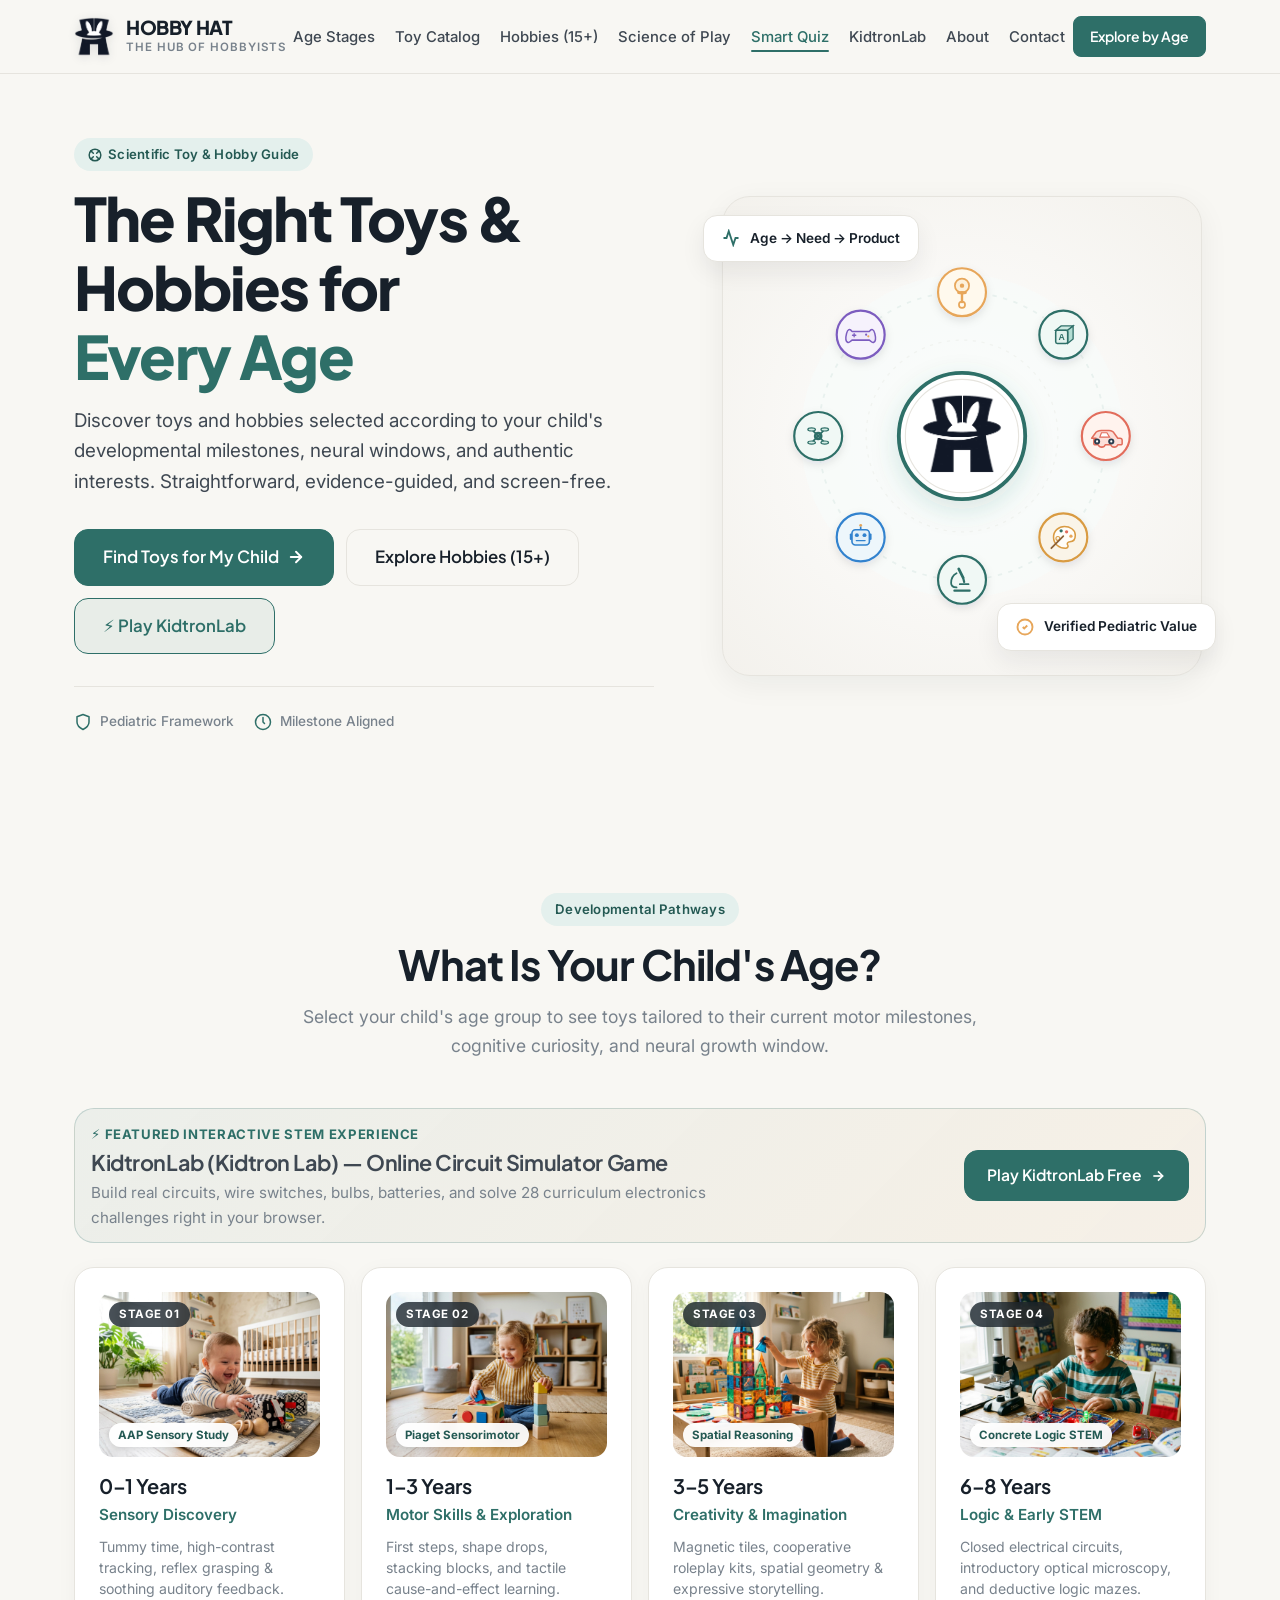
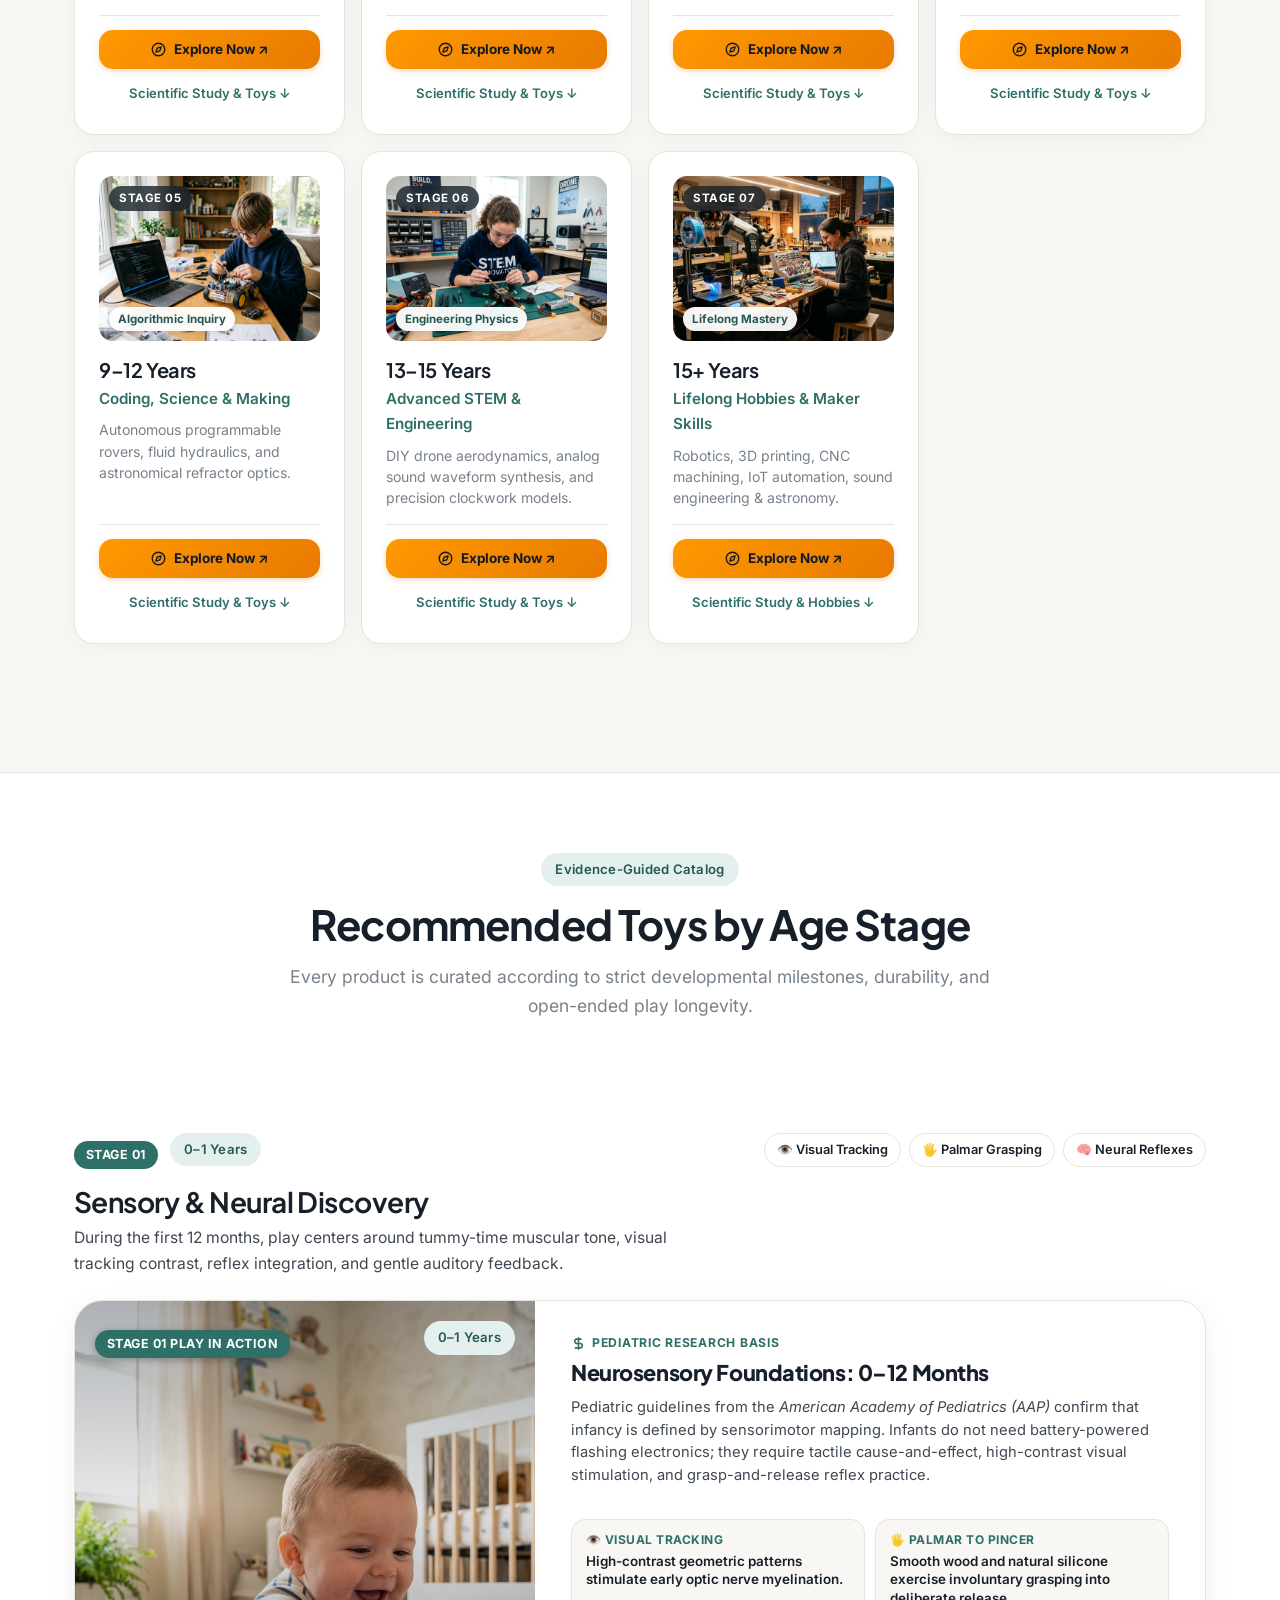
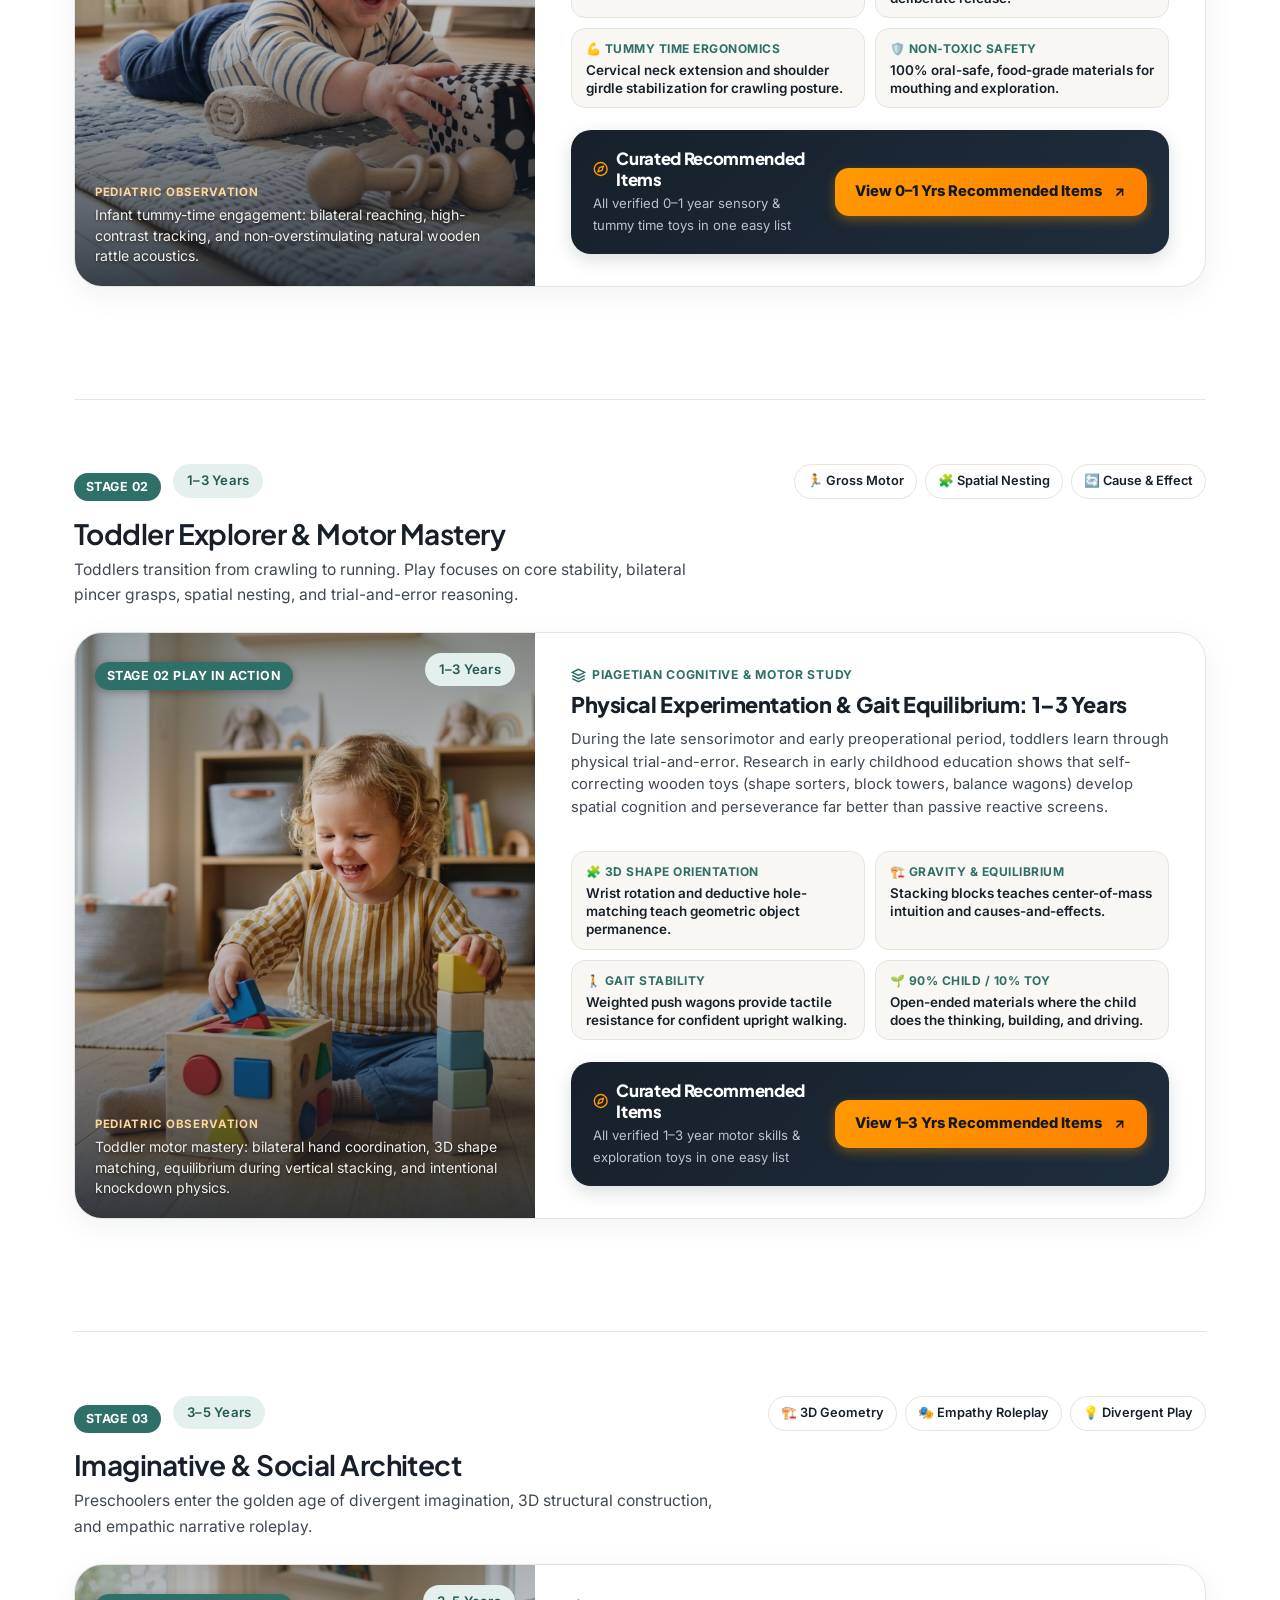
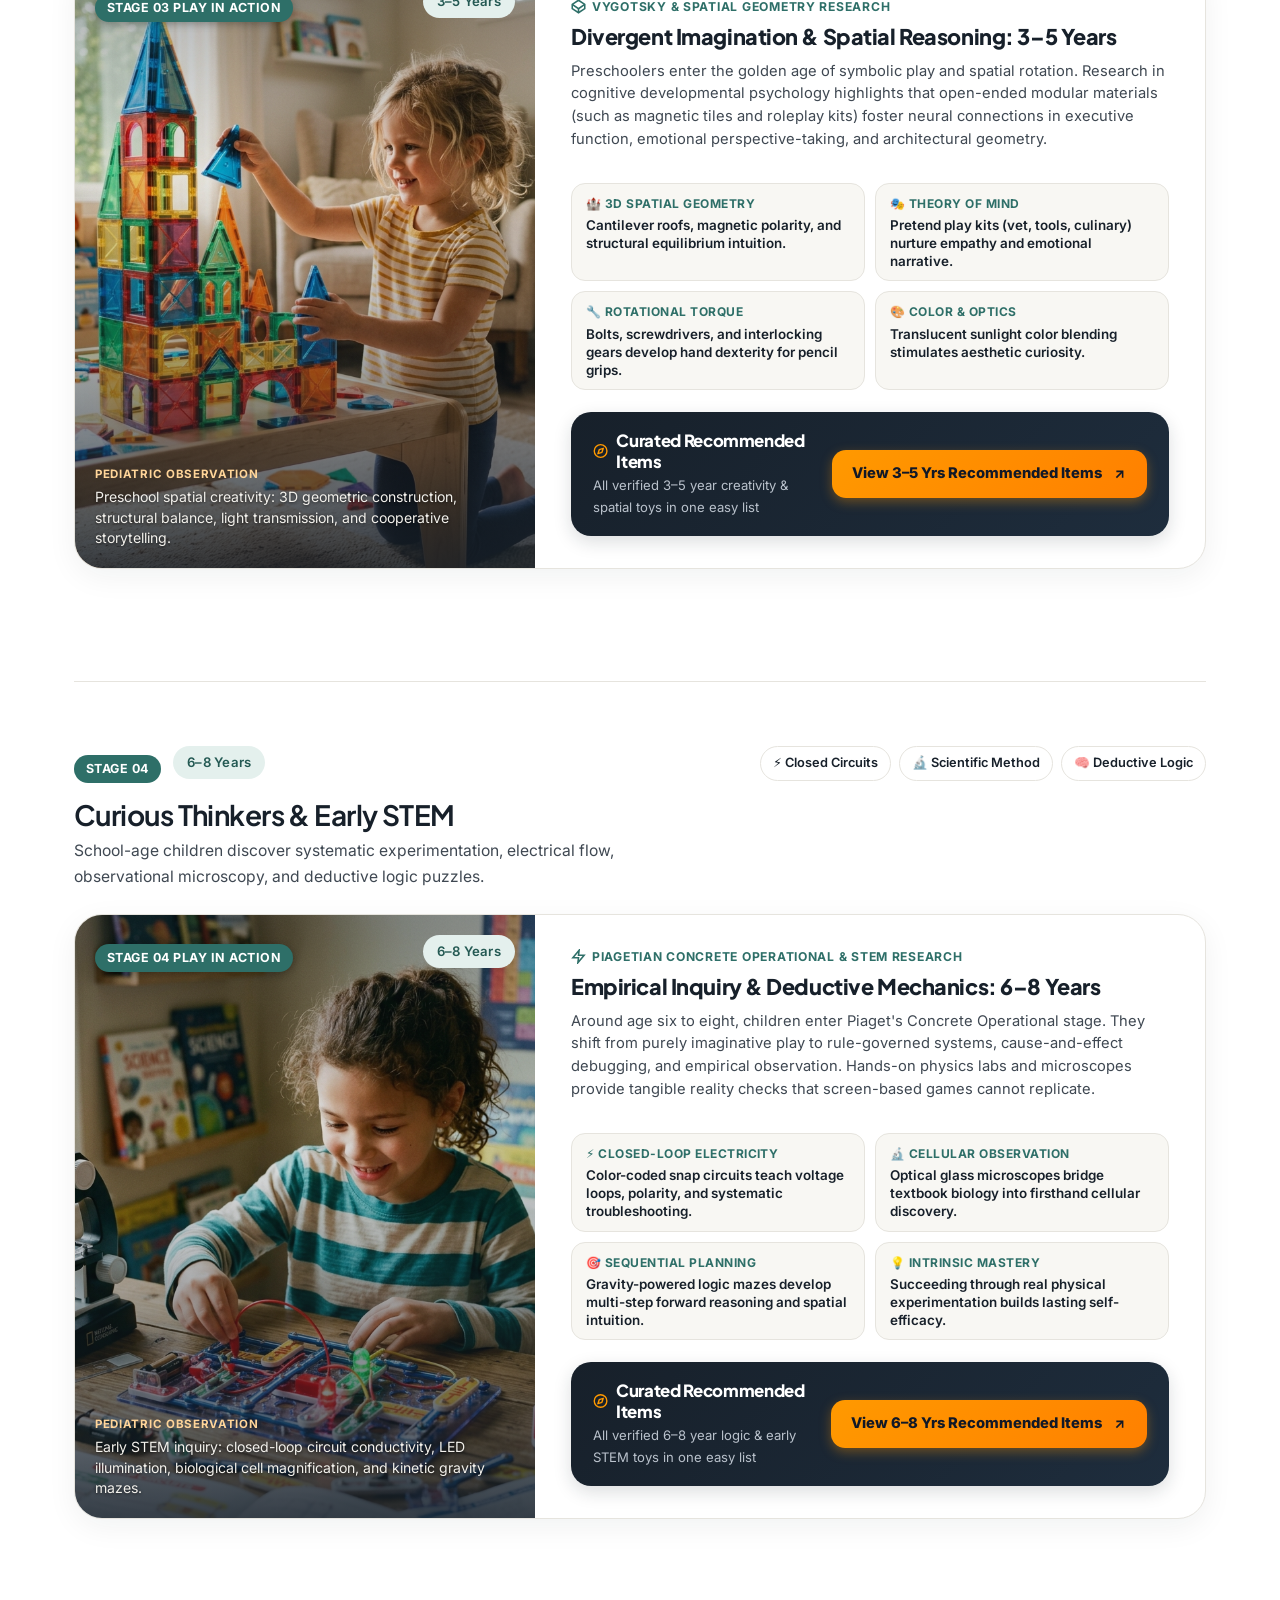
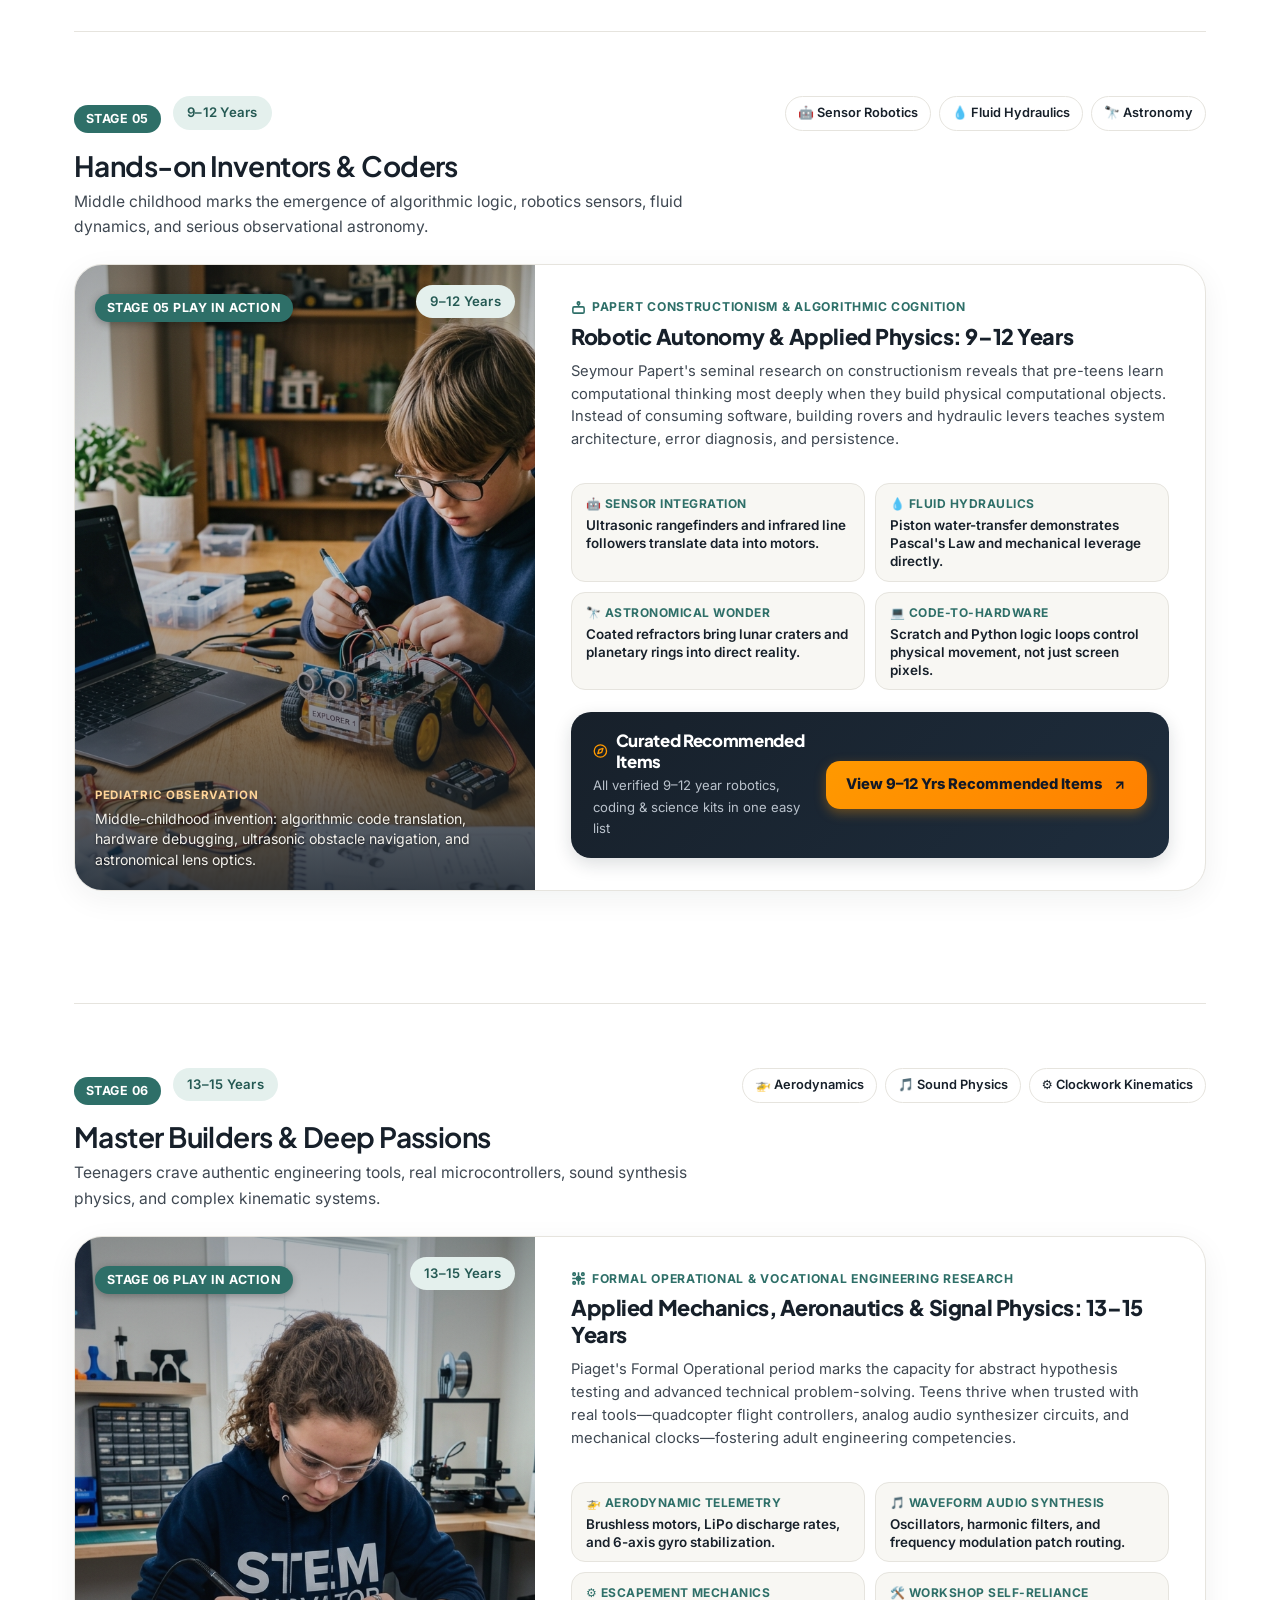
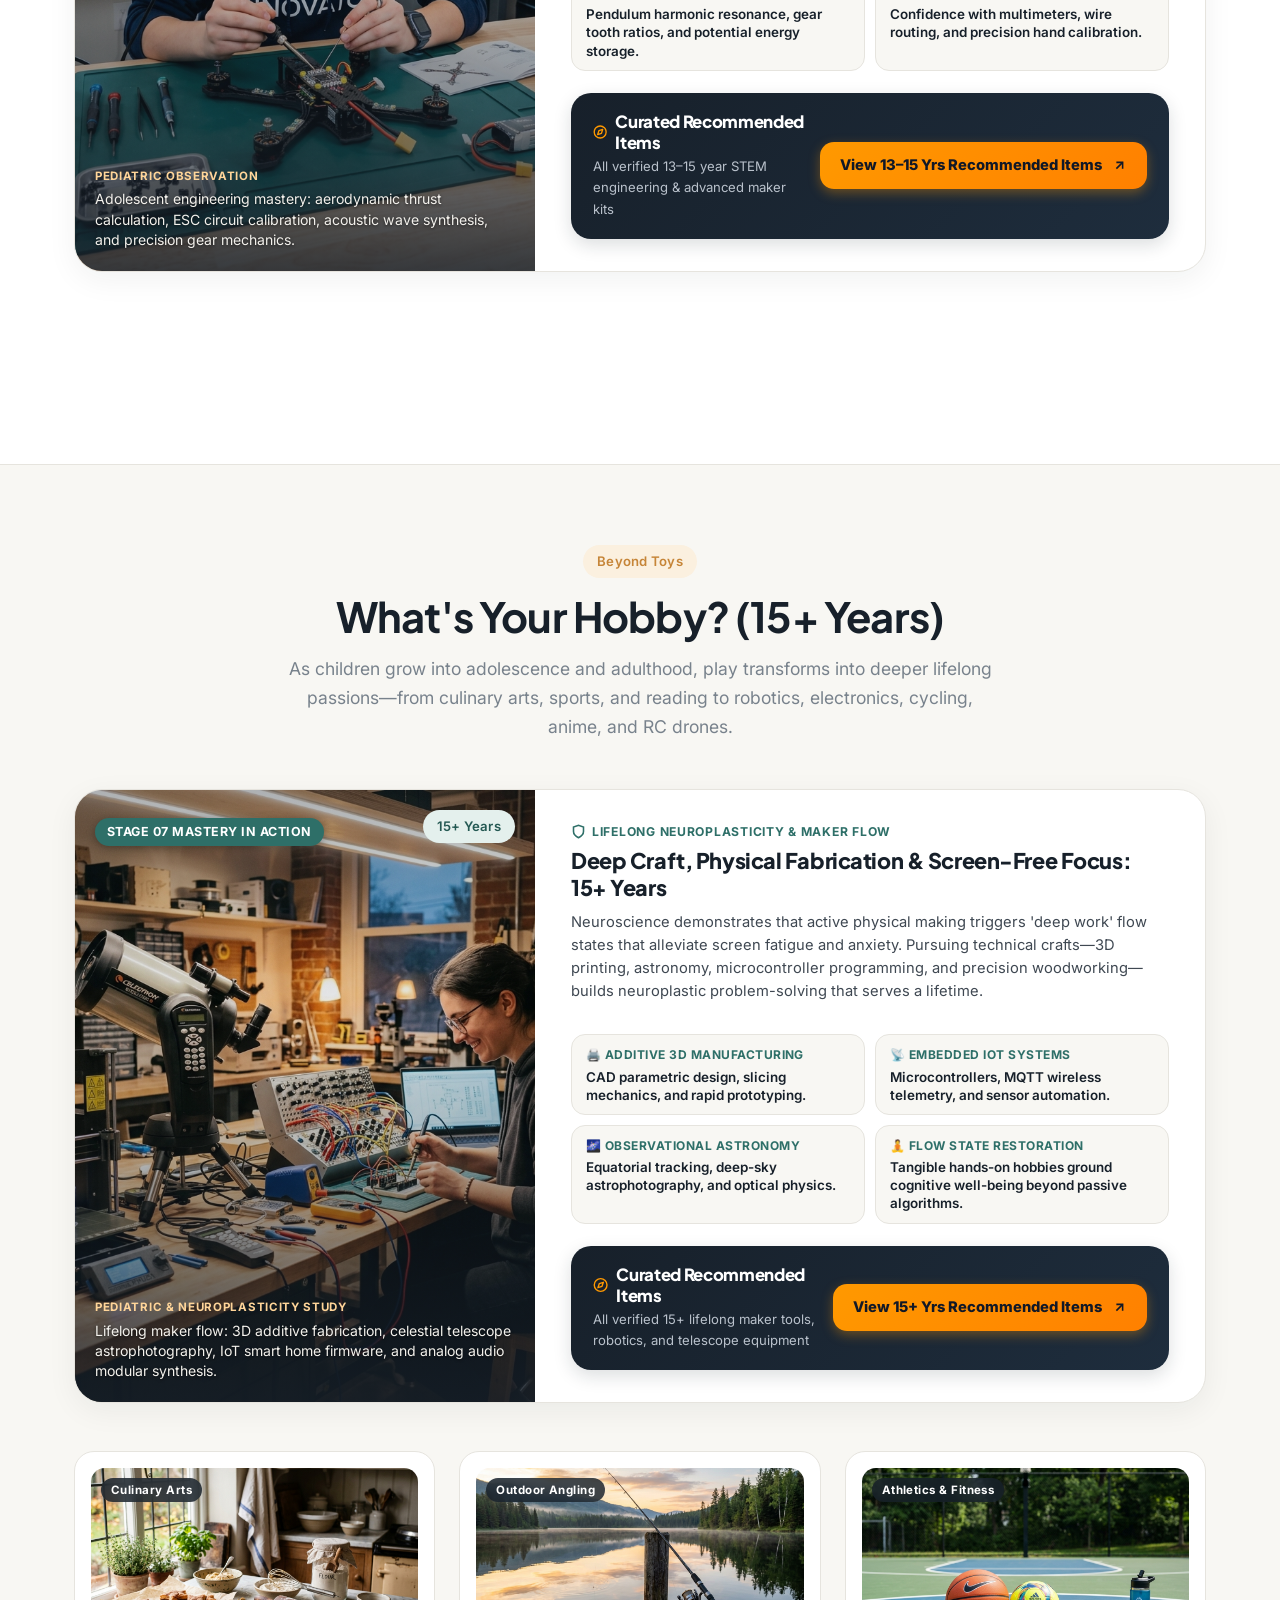
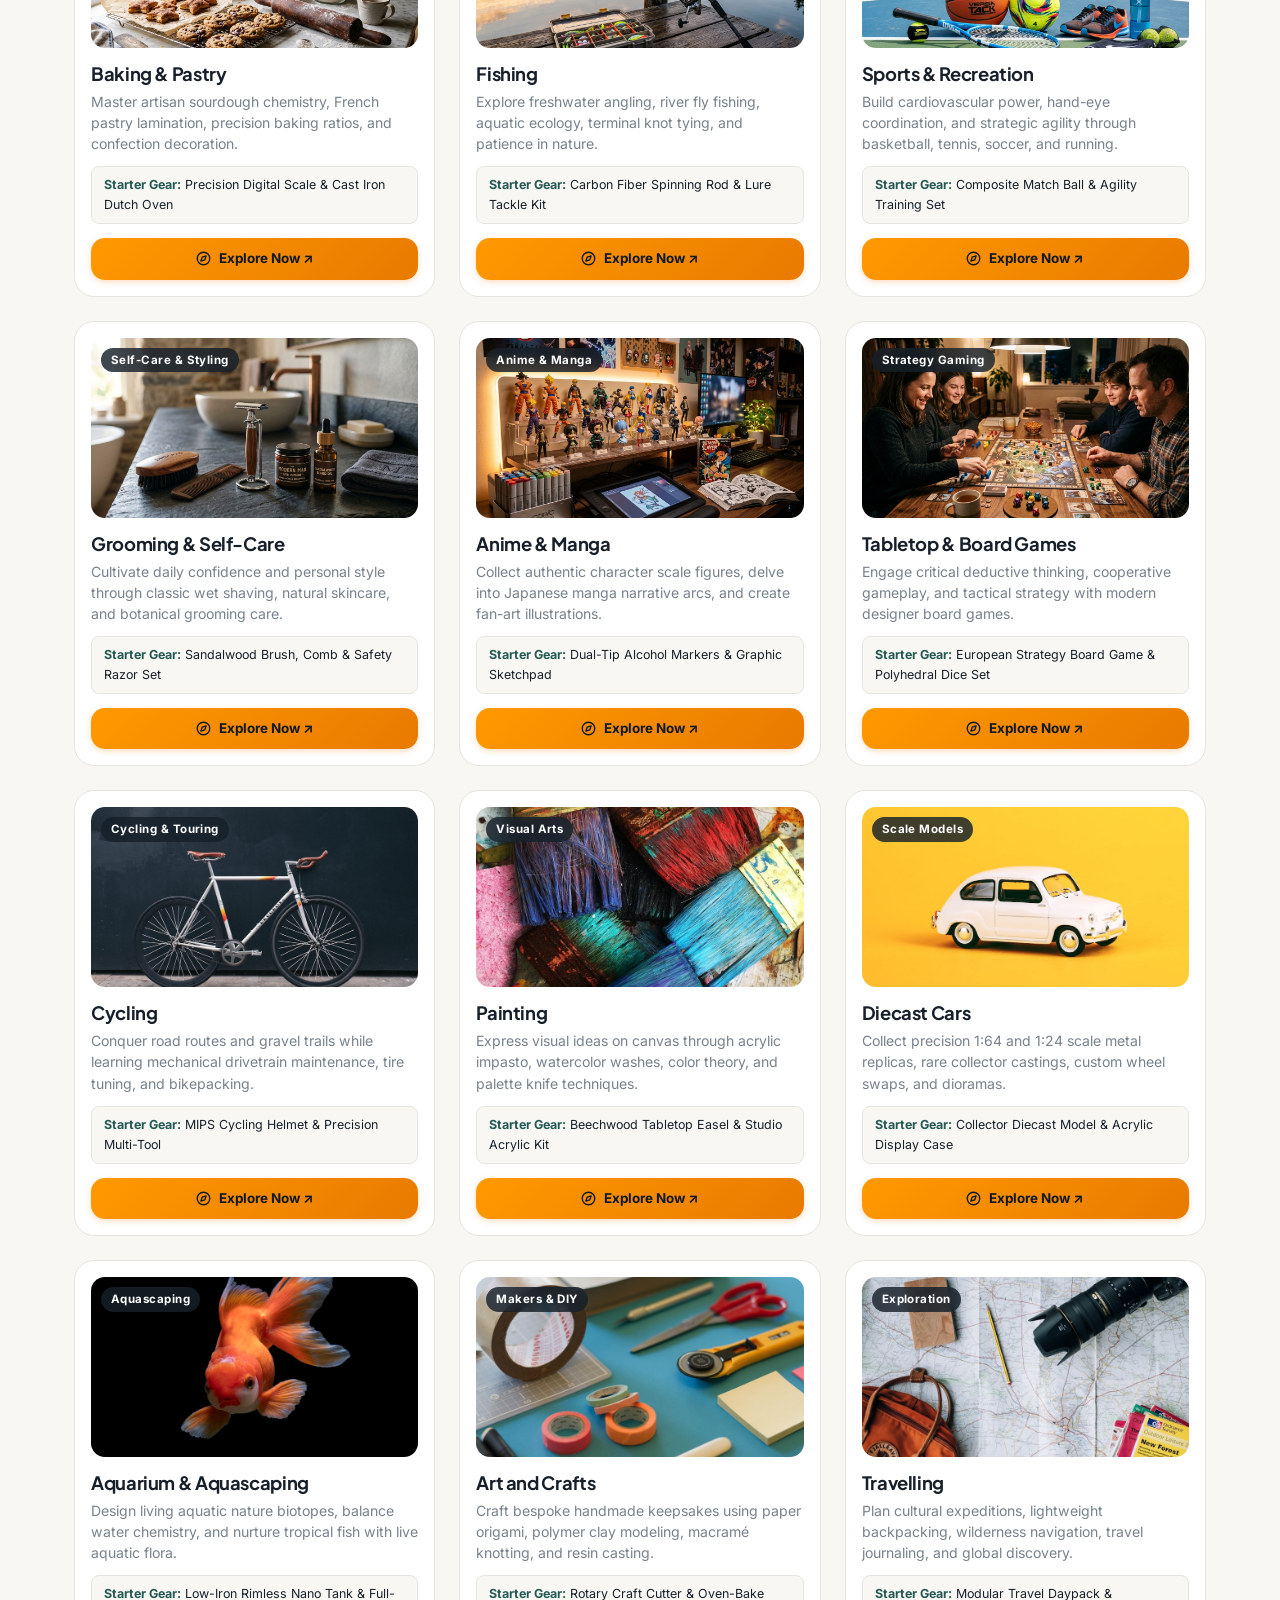
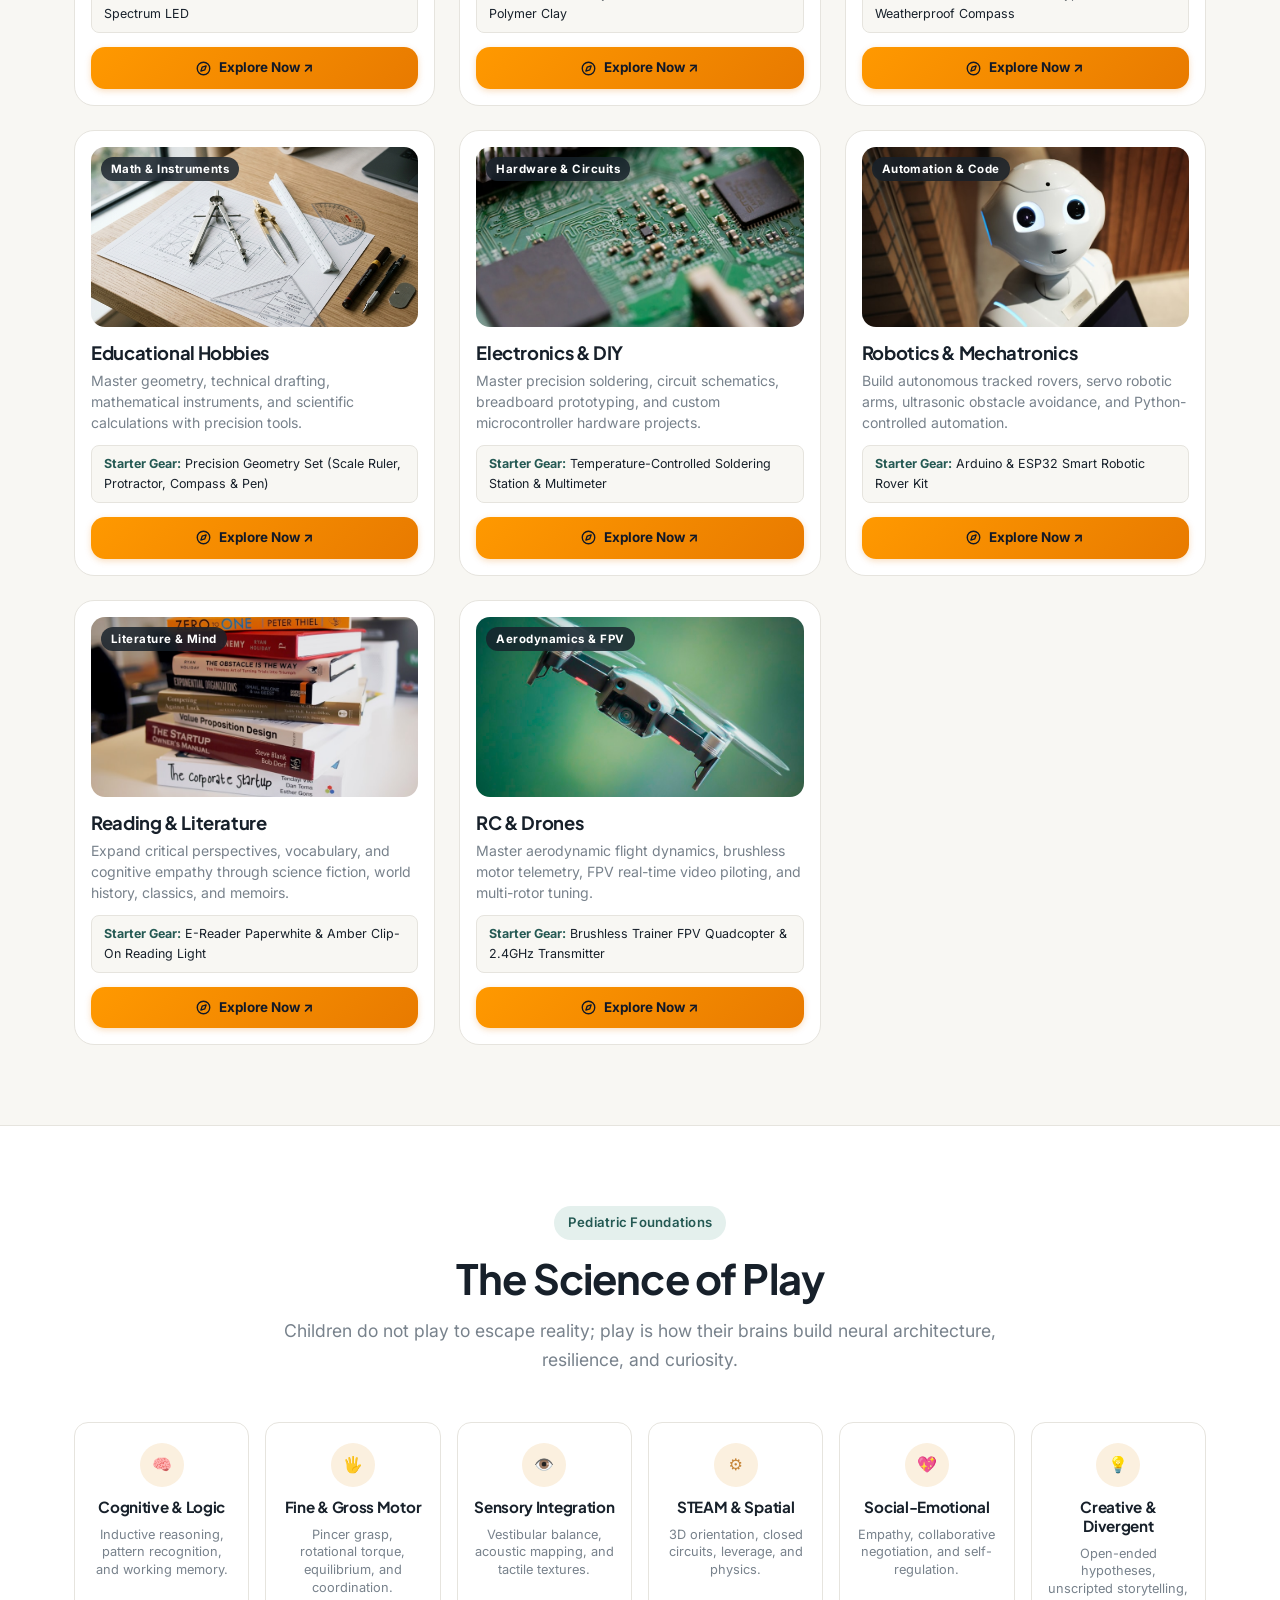
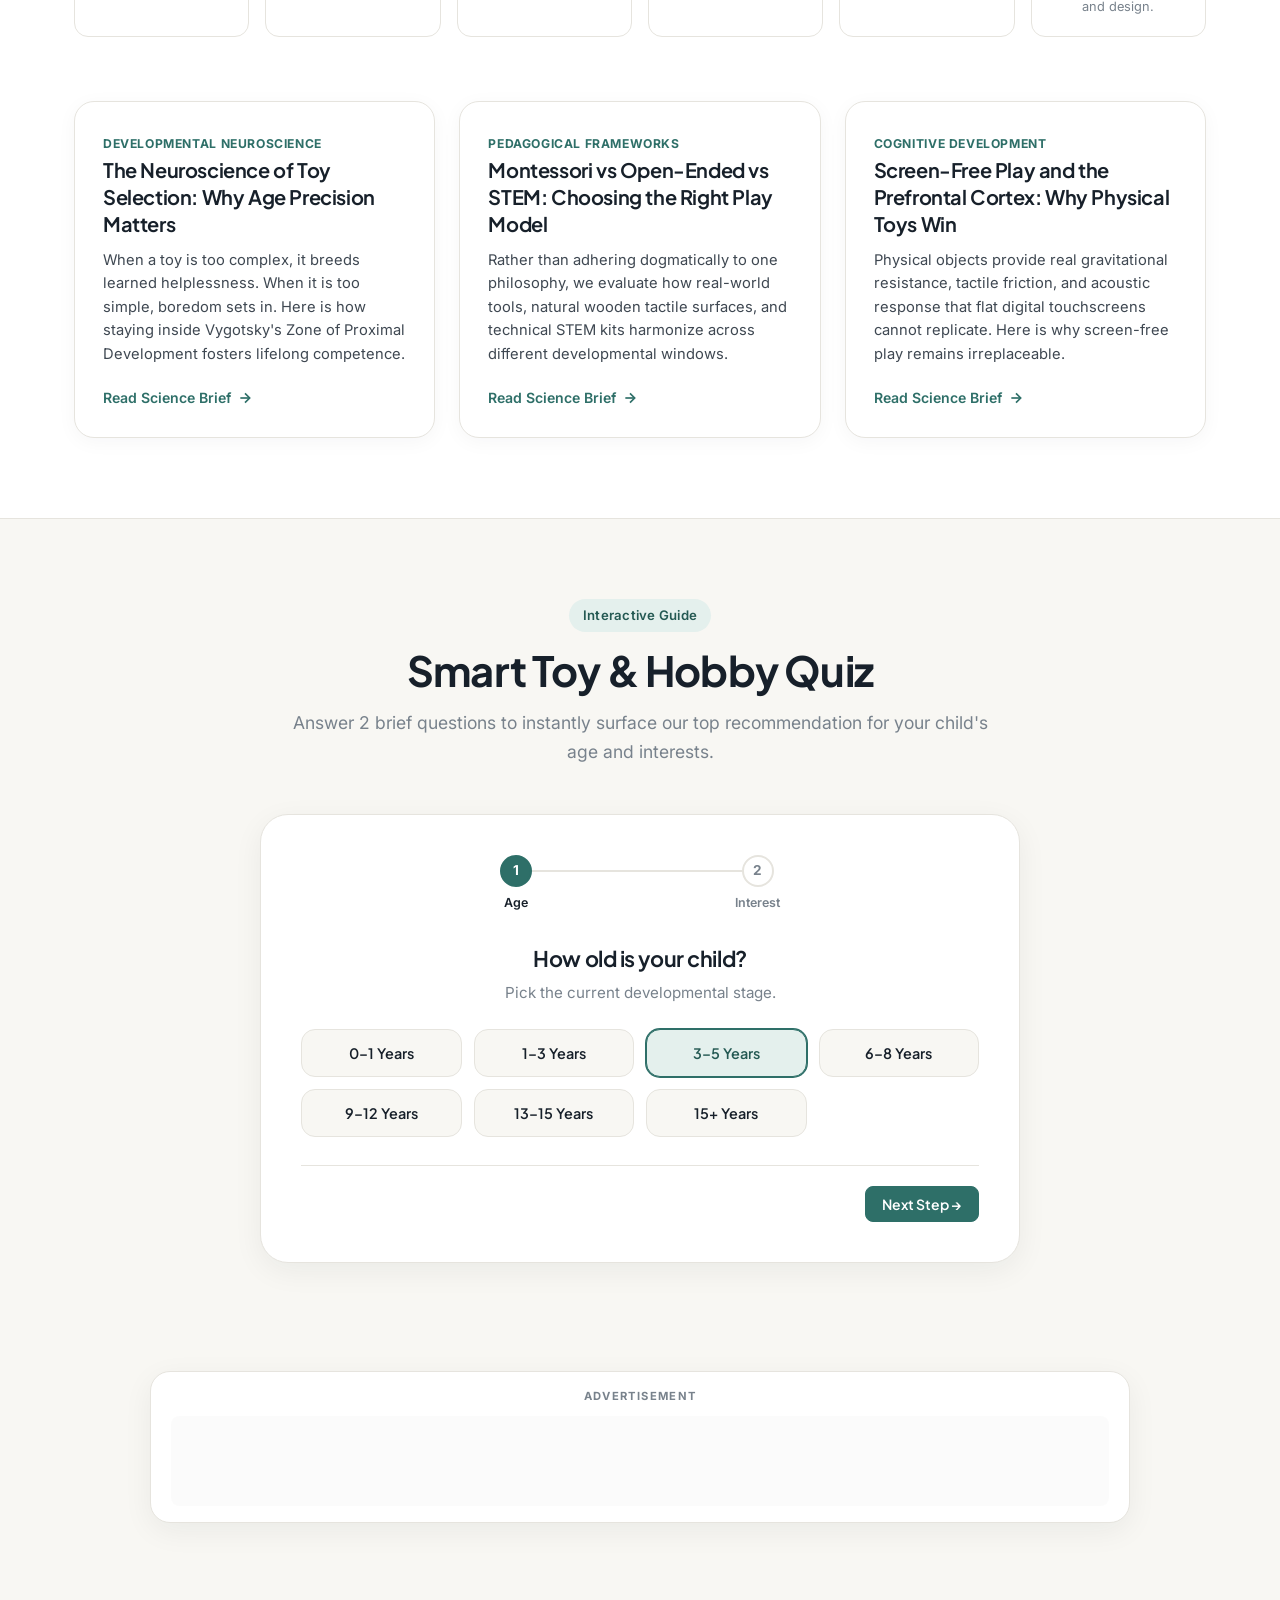
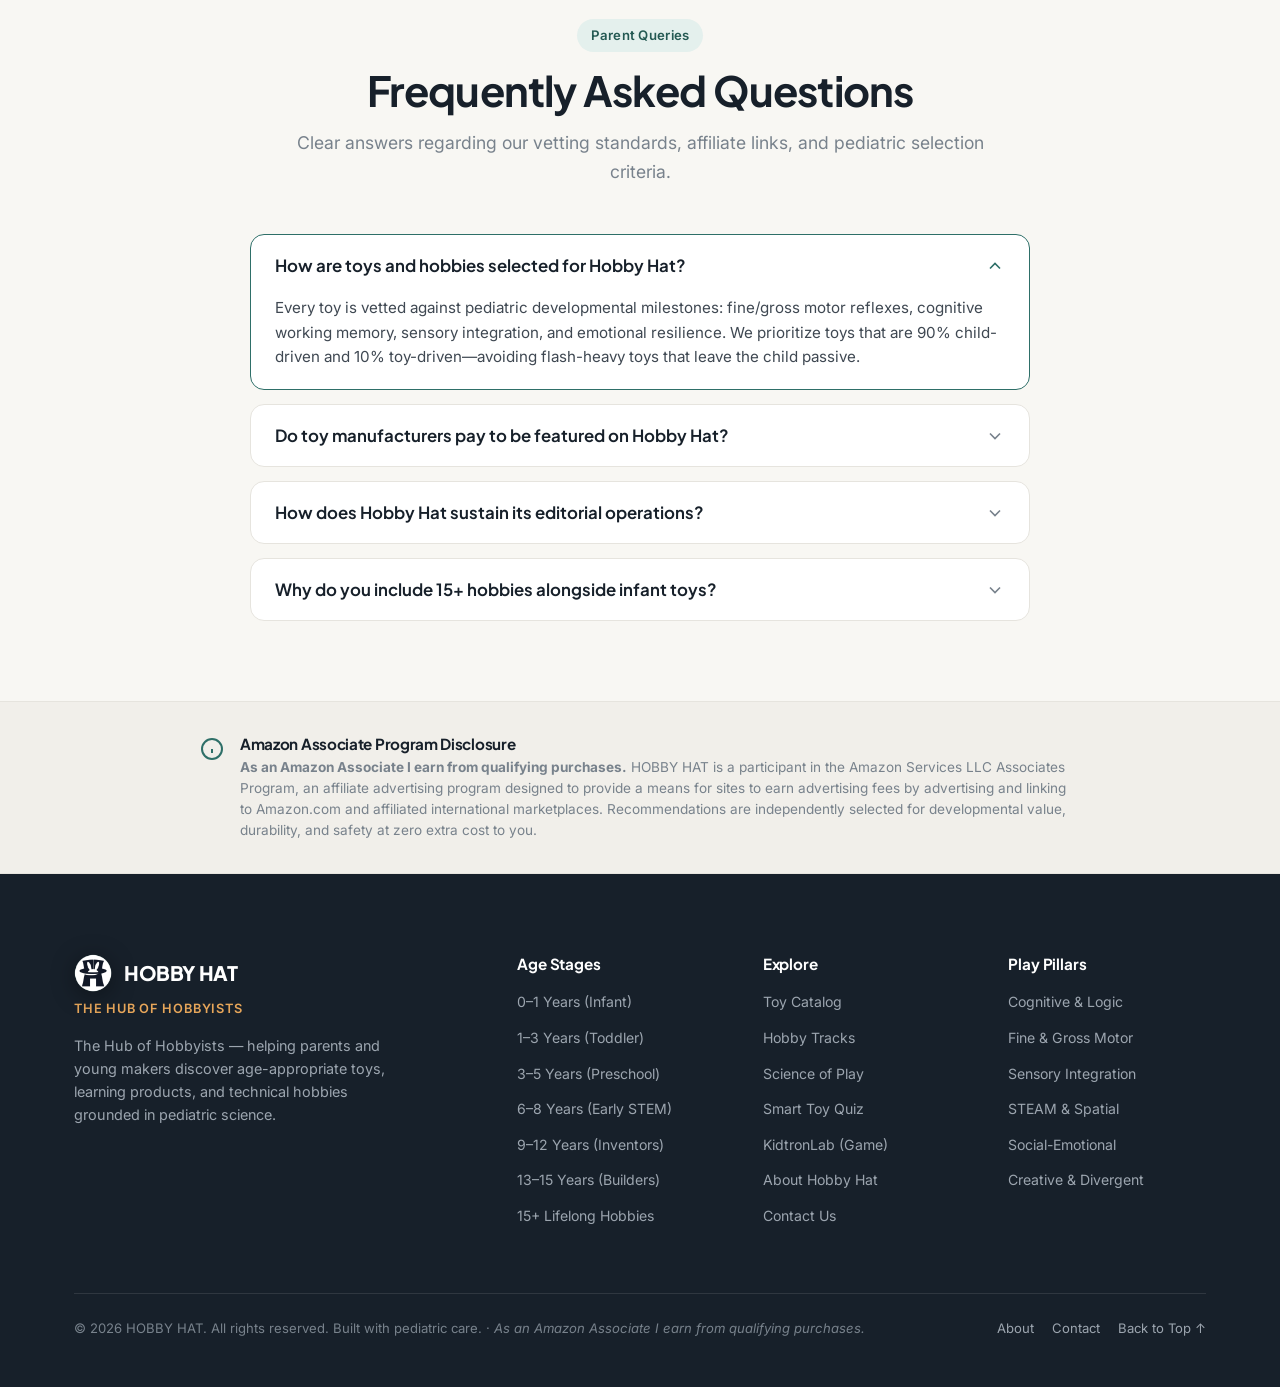
==== commit ff92afdd: "feat: Add sitemap, robots.txt, Google ranking schema, and complete site security headers" ====
--- a/index.html
+++ b/index.html
@@ -2,13 +2,40 @@
 <html lang="en">
 
 <head>
+  <!-- Google tag (gtm.js) -->
+  <script async src="https://www.googletagmanager.com/gtm.js?id=GTM-NL523JTV"></script>
+  <script>
+    window.dataLayer = window.dataLayer || [];
+    function gtag(){dataLayer.push(arguments);}
+    gtag('js', new Date());
+  </script>
   <meta charset="UTF-8">
   <meta name="viewport" content="width=device-width, initial-scale=1.0">
+  <meta http-equiv="X-Content-Type-Options" content="nosniff">
+  <meta name="referrer" content="strict-origin-when-cross-origin">
   <title>HOBBY HAT — The Hub of Hobbyists | Evidence-Guided Toys & Hobbies</title>
   <meta name="description"
-    content="Discover age-appropriate, pediatric-guided toys and hobbies from infancy through 15+ years. Curated for cognitive, motor, and creative milestones.">
+    content="Discover age-appropriate, pediatric-guided toys and hobbies from infancy through 15+ years. Curated for cognitive, motor, and creative milestones. Featuring KidtronLab interactive STEM electronics game.">
+  <link rel="canonical" href="https://rithin-hobbyhat.github.io/hobbyhat/">
   <link rel="stylesheet" href="style.css">
   <link rel="icon" type="image/png" href="assets/brand/favicon.png">
+  <script type="application/ld+json">
+  {
+    "@context": "https://schema.org",
+    "@type": "WebSite",
+    "name": "HOBBY HAT",
+    "alternateName": ["Hobby Hat", "KidtronLab STEM Hub"],
+    "url": "https://rithin-hobbyhat.github.io/hobbyhat/",
+    "hasPart": [
+      {
+        "@type": "WebApplication",
+        "name": "KidtronLab (Kidtron Lab)",
+        "url": "https://rithin-hobbyhat.github.io/hobbyhat/kidtronlab.html",
+        "description": "Interactive circuit simulator and STEM electronics game."
+      }
+    ]
+  }
+  </script>
   <script async src="https://pagead2.googlesyndication.com/pagead/js/adsbygoogle.js?client=ca-pub-2387329460020928"
     crossorigin="anonymous"></script>
 </head>
@@ -104,6 +131,7 @@
               </svg>
             </a>
             <a href="#hobbies" class="btn btn-secondary btn-lg">Explore Hobbies (15+)</a>
+            <a href="kidtronlab.html" class="btn btn-secondary btn-lg" style="background: rgba(46,111,104,0.08); border-color: #2E6F68; color: #2E6F68; font-weight: 600;">⚡ Play KidtronLab</a>
           </div>
 
           <div class="hero-trust-bar">
@@ -319,6 +347,21 @@
             milestones, cognitive curiosity, and neural growth window.</p>
         </div>
 
+        <!-- Feature Spotlight: KidtronLab STEM Game -->
+        <div style="margin-bottom: var(--space-6); background: linear-gradient(135deg, rgba(46,111,104,0.06), rgba(231,166,90,0.08)); border: 1.5px solid rgba(46,111,104,0.22); border-radius: var(--radius-lg); padding: var(--space-4) var(--space-5); display: flex; flex-wrap: wrap; align-items: center; justify-content: space-between; gap: var(--space-3);">
+          <div style="max-width: 680px;">
+            <div style="display: inline-flex; align-items: center; gap: 6px; font-size: 0.82rem; font-weight: 700; color: #2E6F68; text-transform: uppercase; letter-spacing: 0.05em; margin-bottom: 4px;">
+              <span>⚡ Featured Interactive STEM Experience</span>
+            </div>
+            <h3 style="font-size: 1.35rem; margin-bottom: 4px; color: var(--color-text);">KidtronLab (Kidtron Lab) — Online Circuit Simulator Game</h3>
+            <p style="margin: 0; color: var(--color-muted); font-size: 0.95rem;">Build real circuits, wire switches, bulbs, batteries, and solve 28 curriculum electronics challenges right in your browser.</p>
+          </div>
+          <a href="kidtronlab.html" class="btn btn-primary" style="white-space: nowrap; display: inline-flex; align-items: center; gap: 8px;">
+            <span>Play KidtronLab Free</span>
+            <svg width="16" height="16" viewBox="0 0 24 24" fill="none" stroke="currentColor" stroke-width="2.5"><line x1="5" y1="12" x2="19" y2="12"/><polyline points="12 5 19 12 12 19"/></svg>
+          </a>
+        </div>
+
         <div class="age-cards-grid">
           <!-- Stage 01: 0-1 -->
           <div class="age-card">
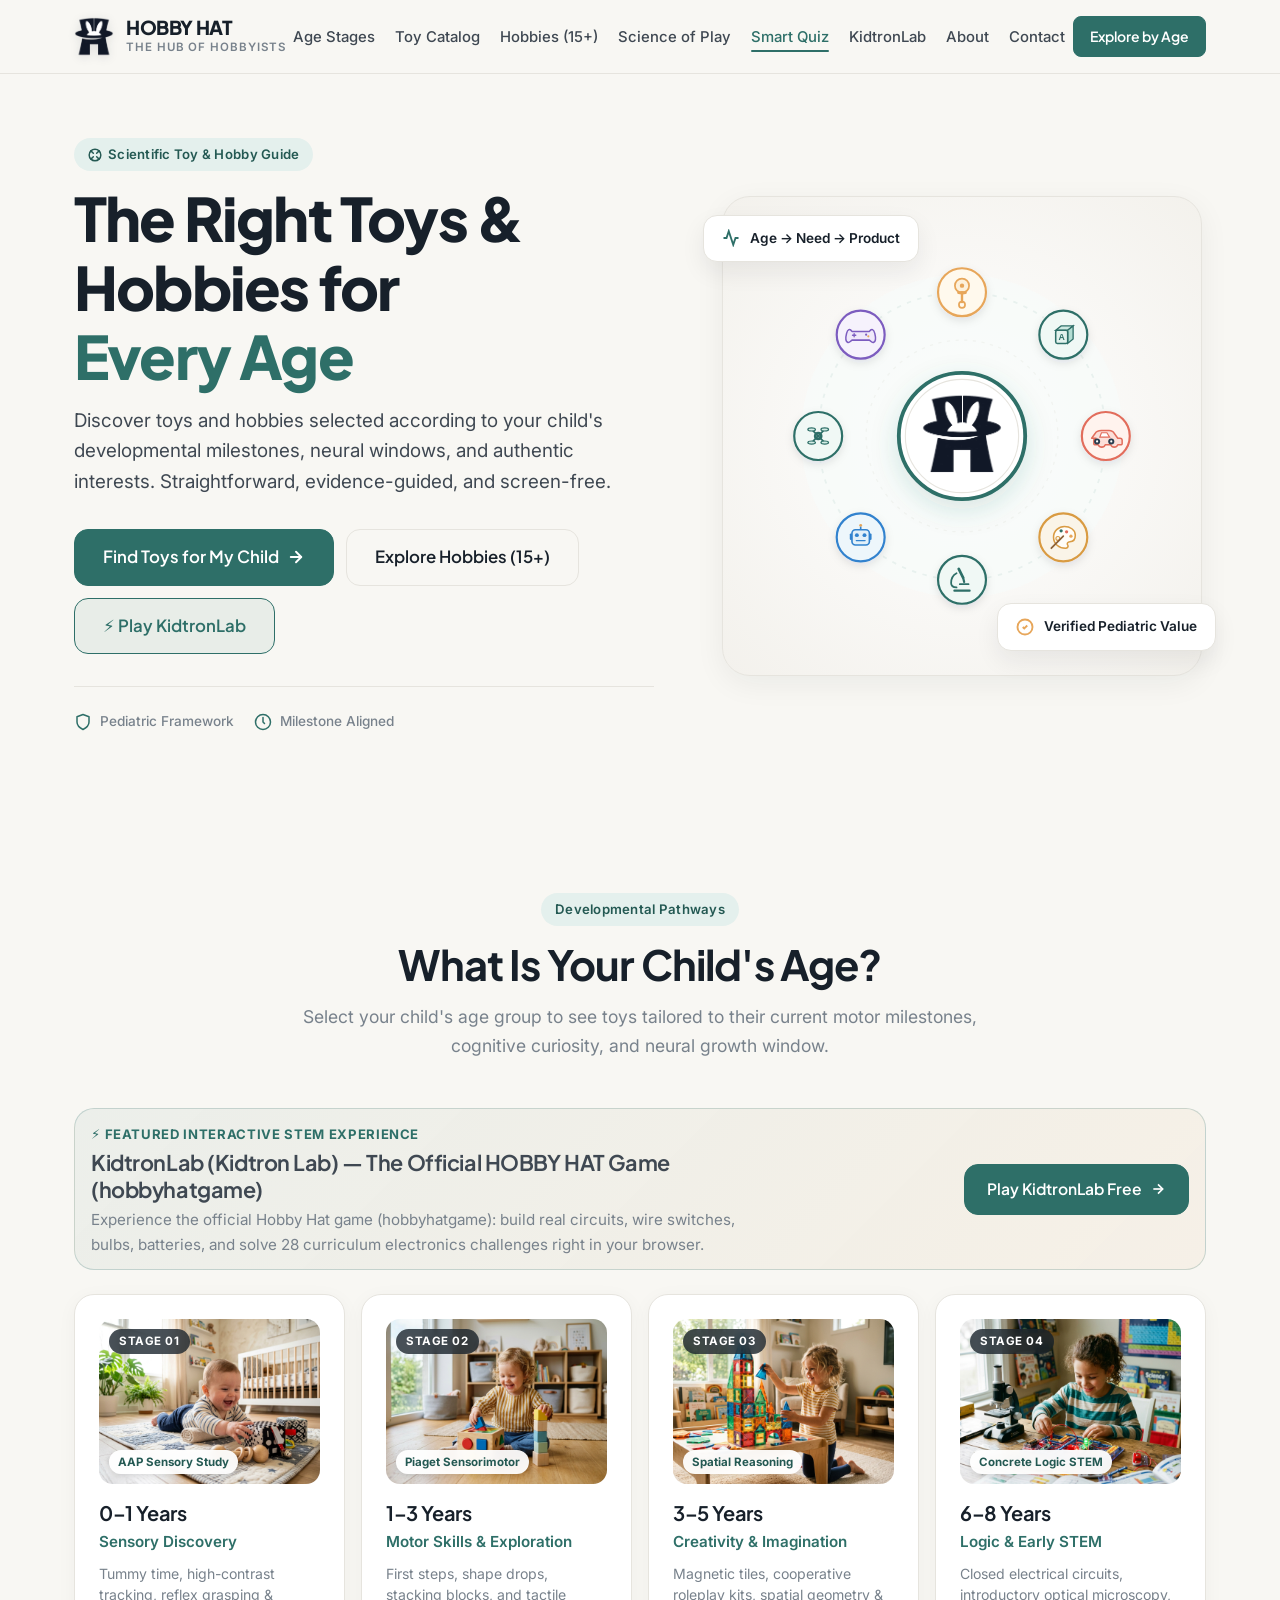
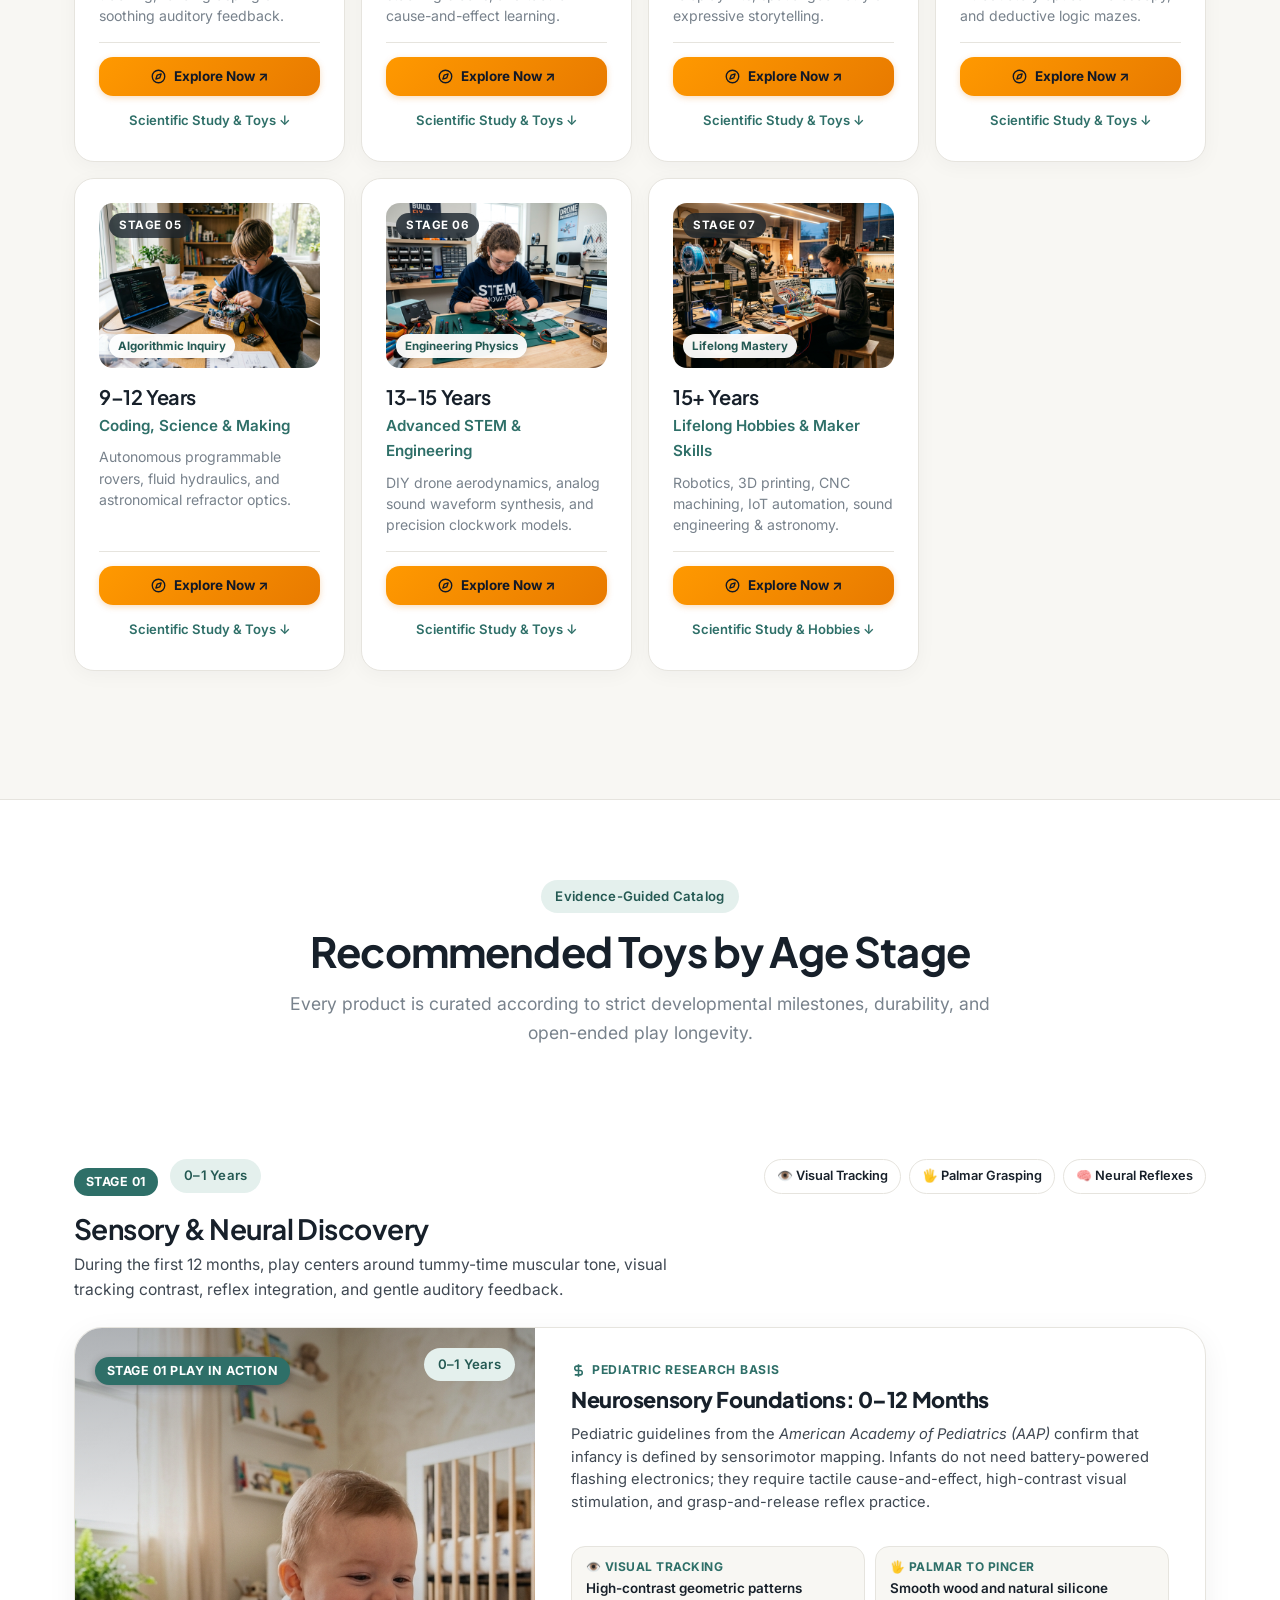
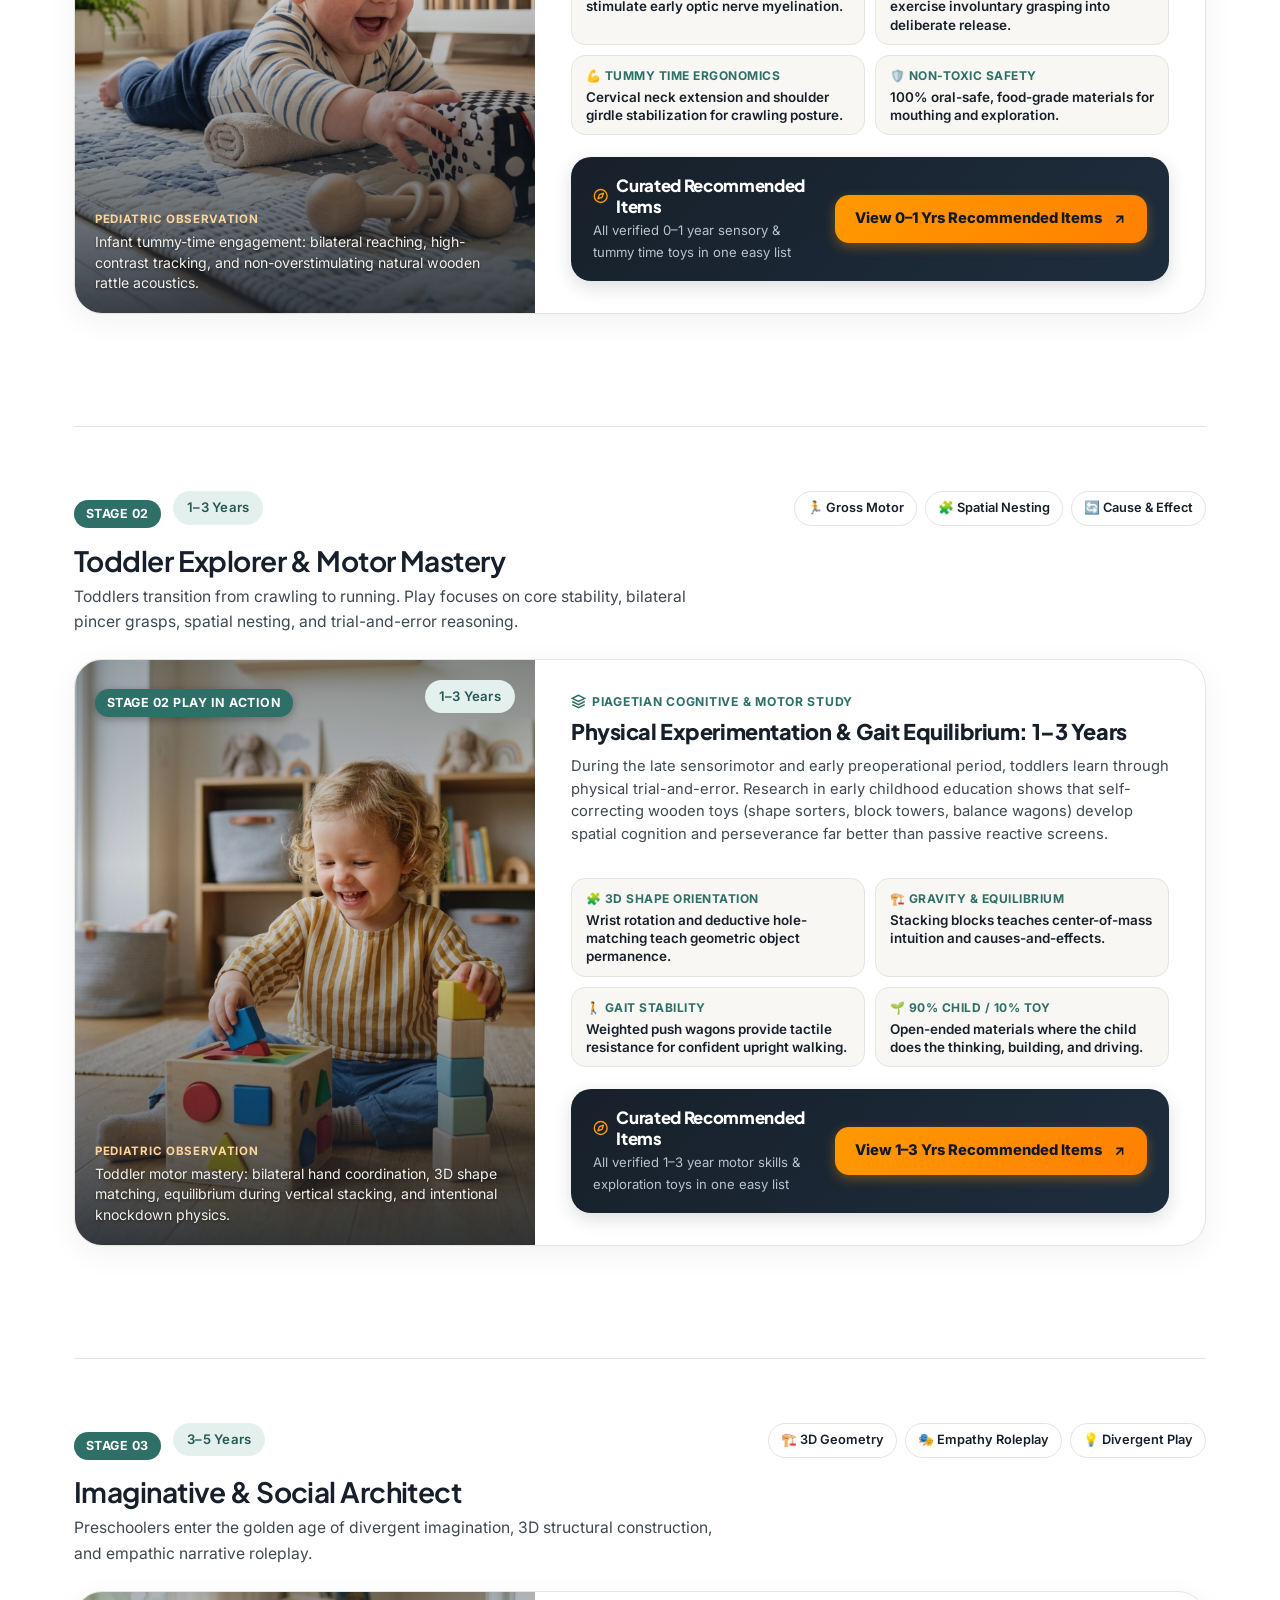
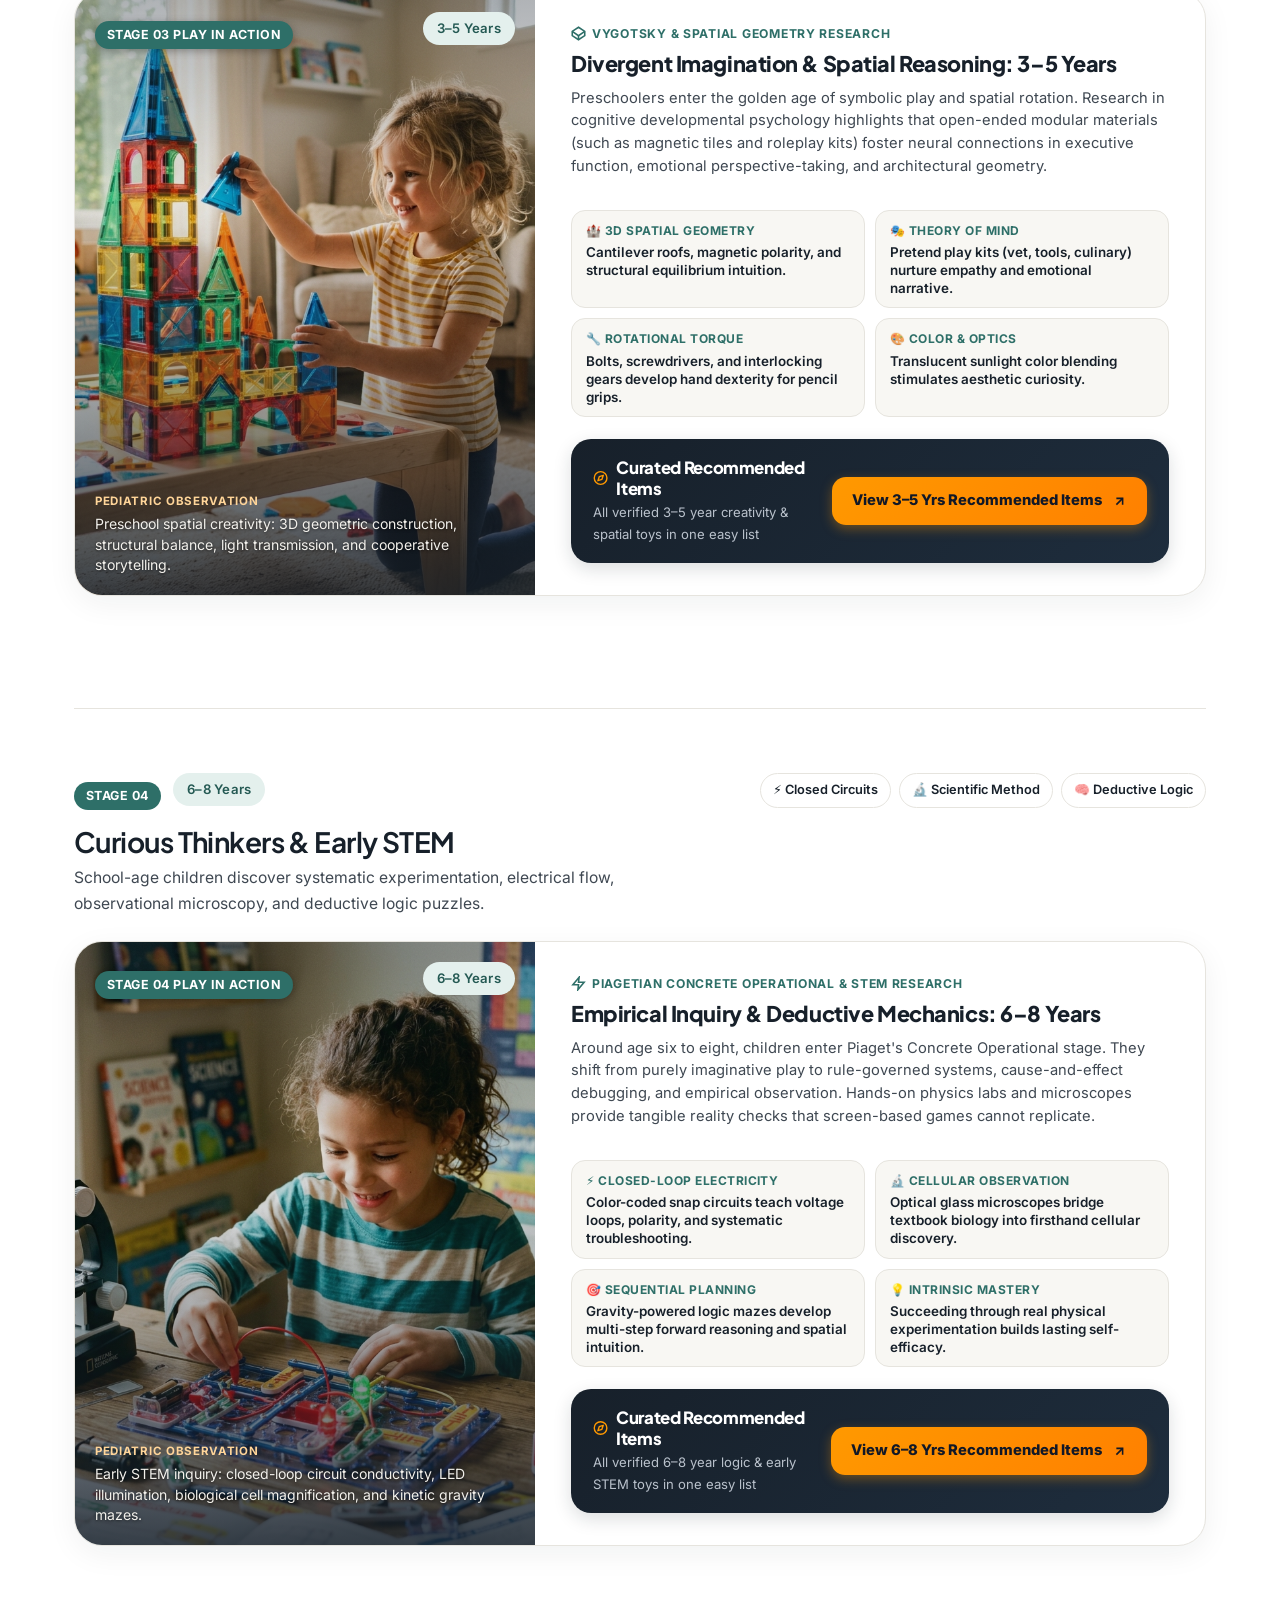
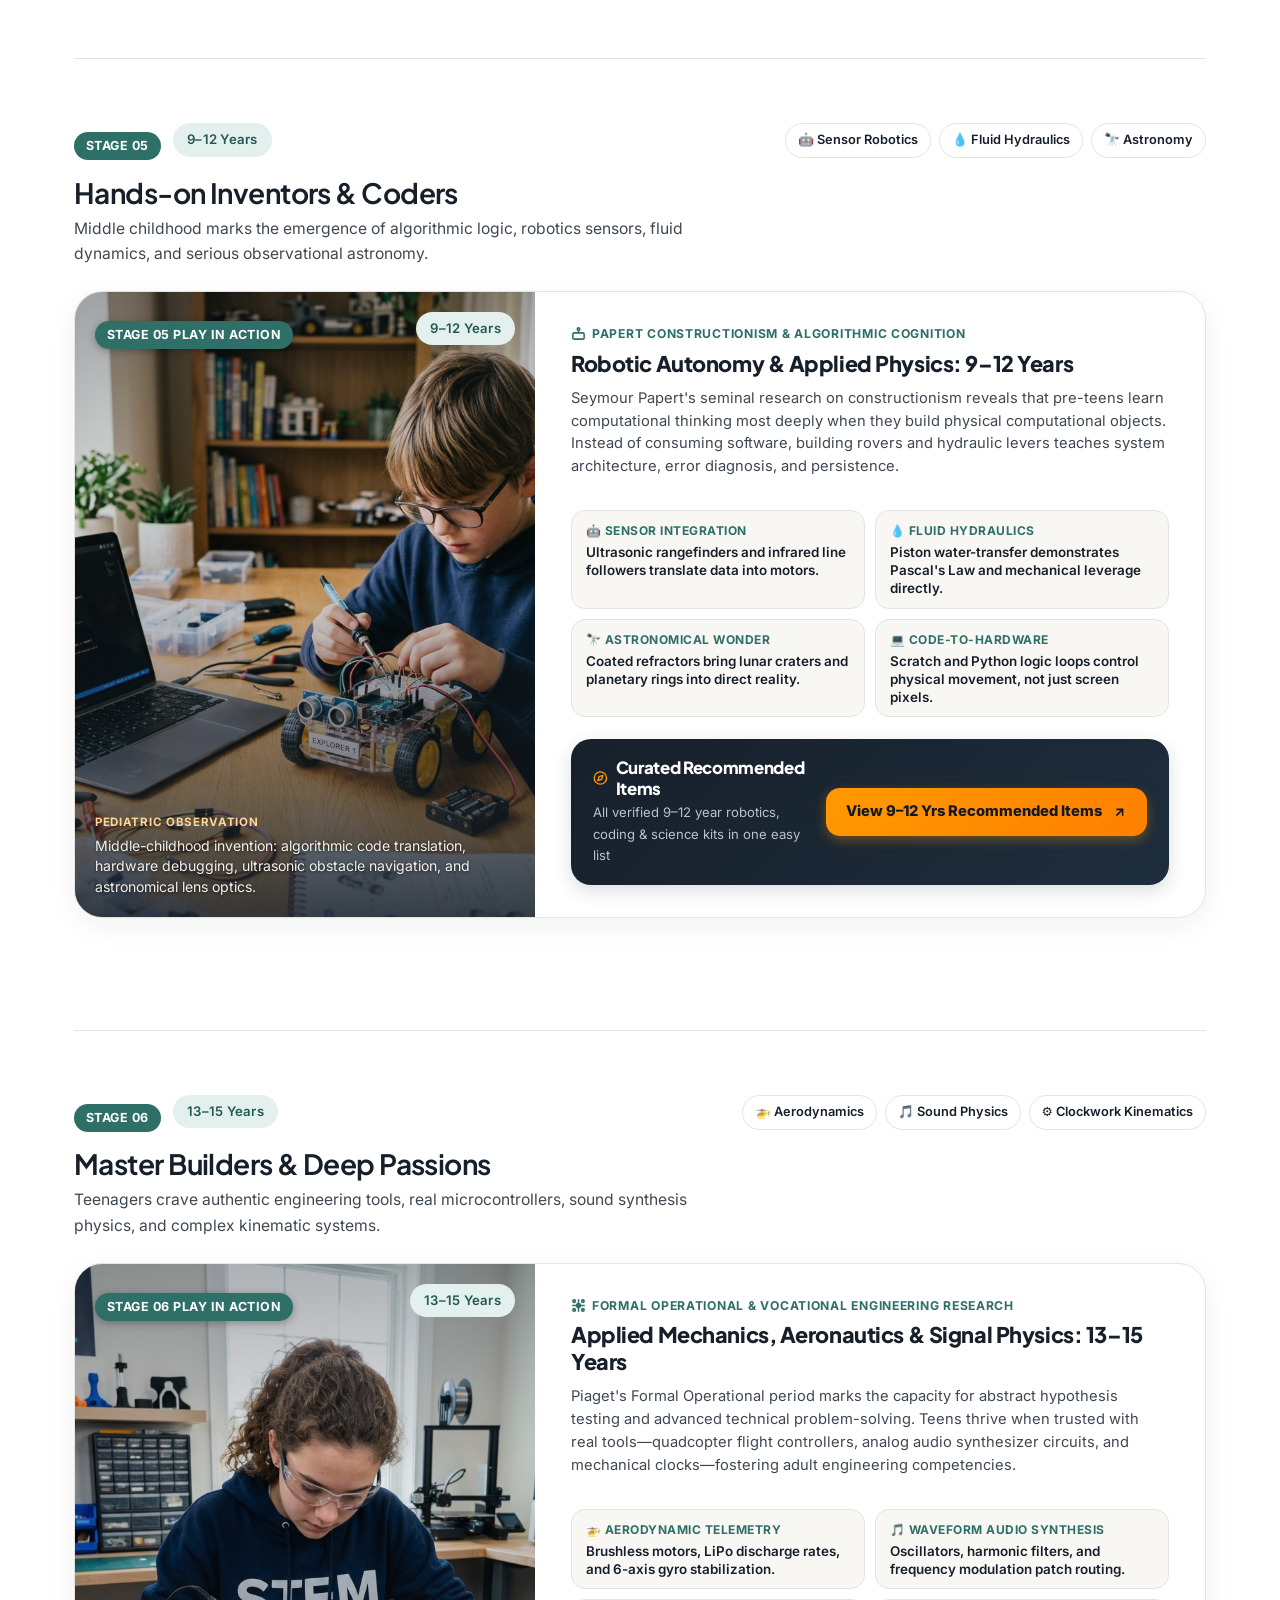
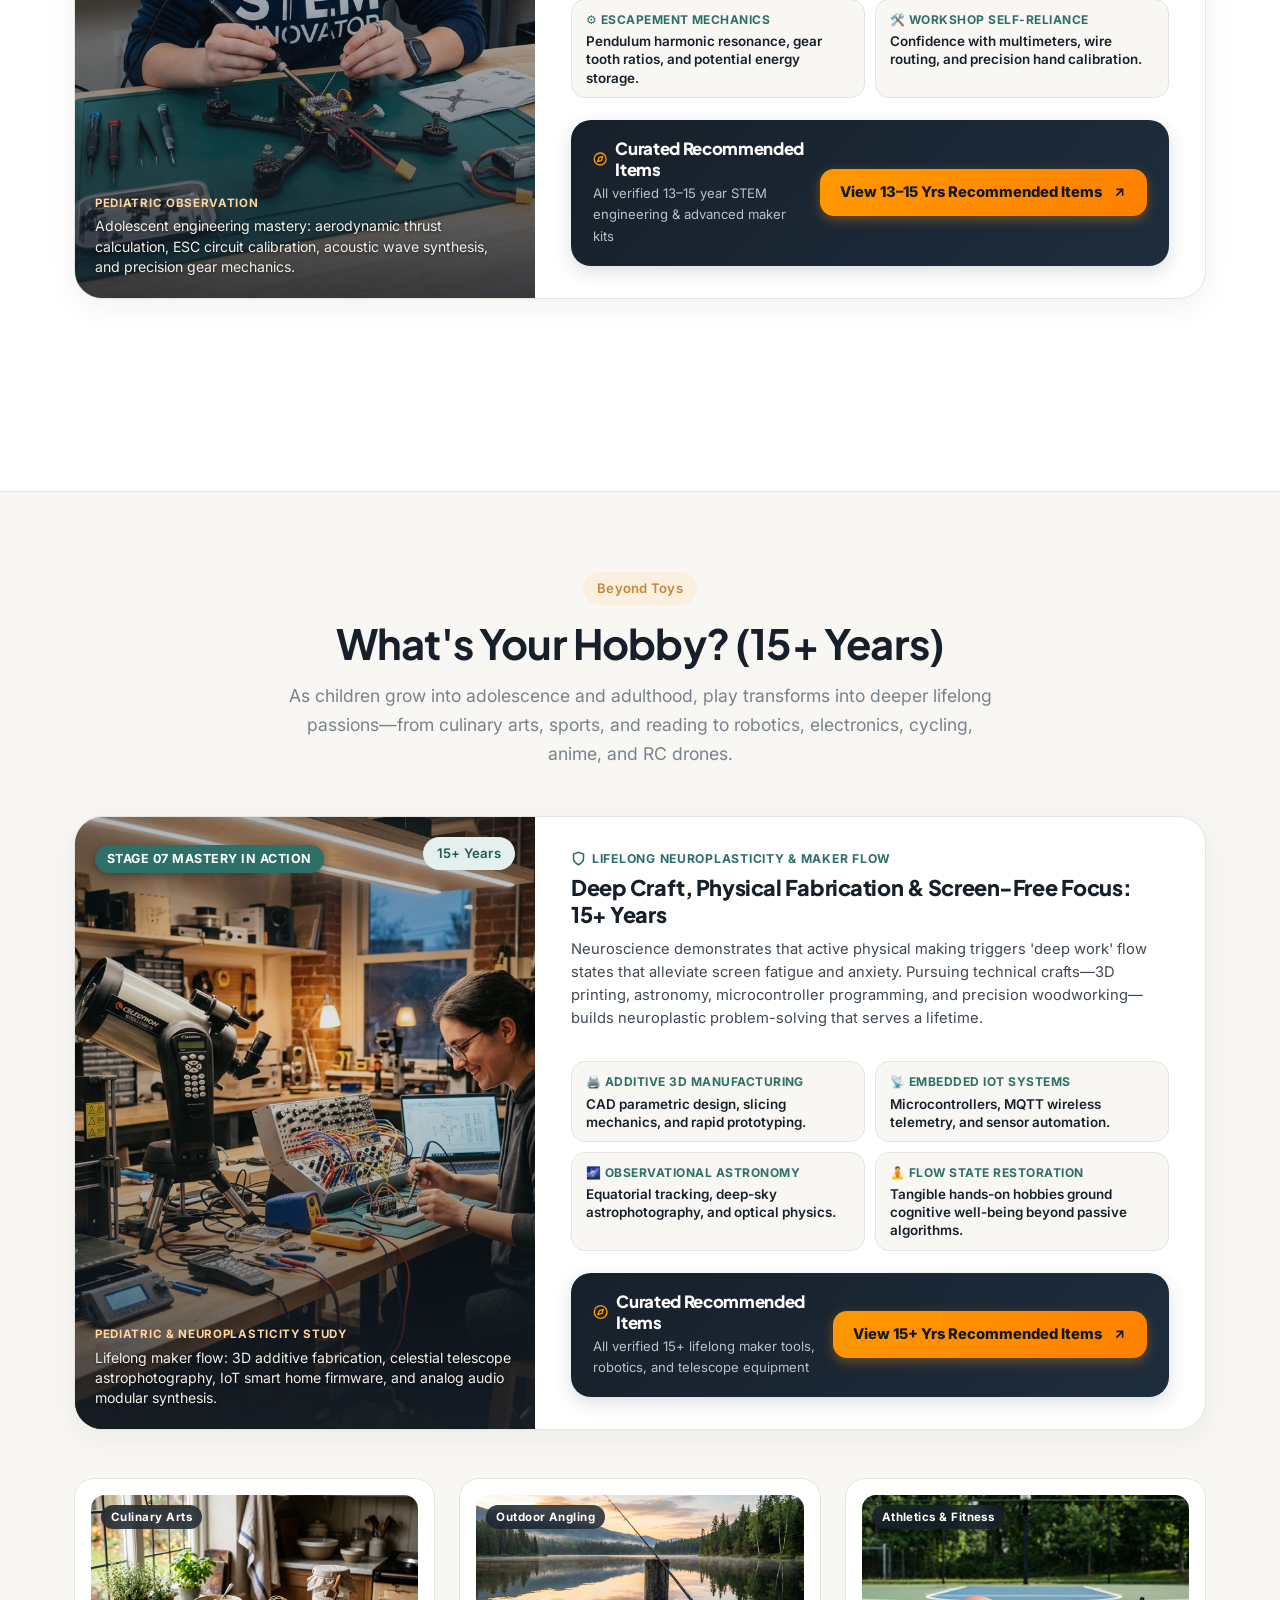
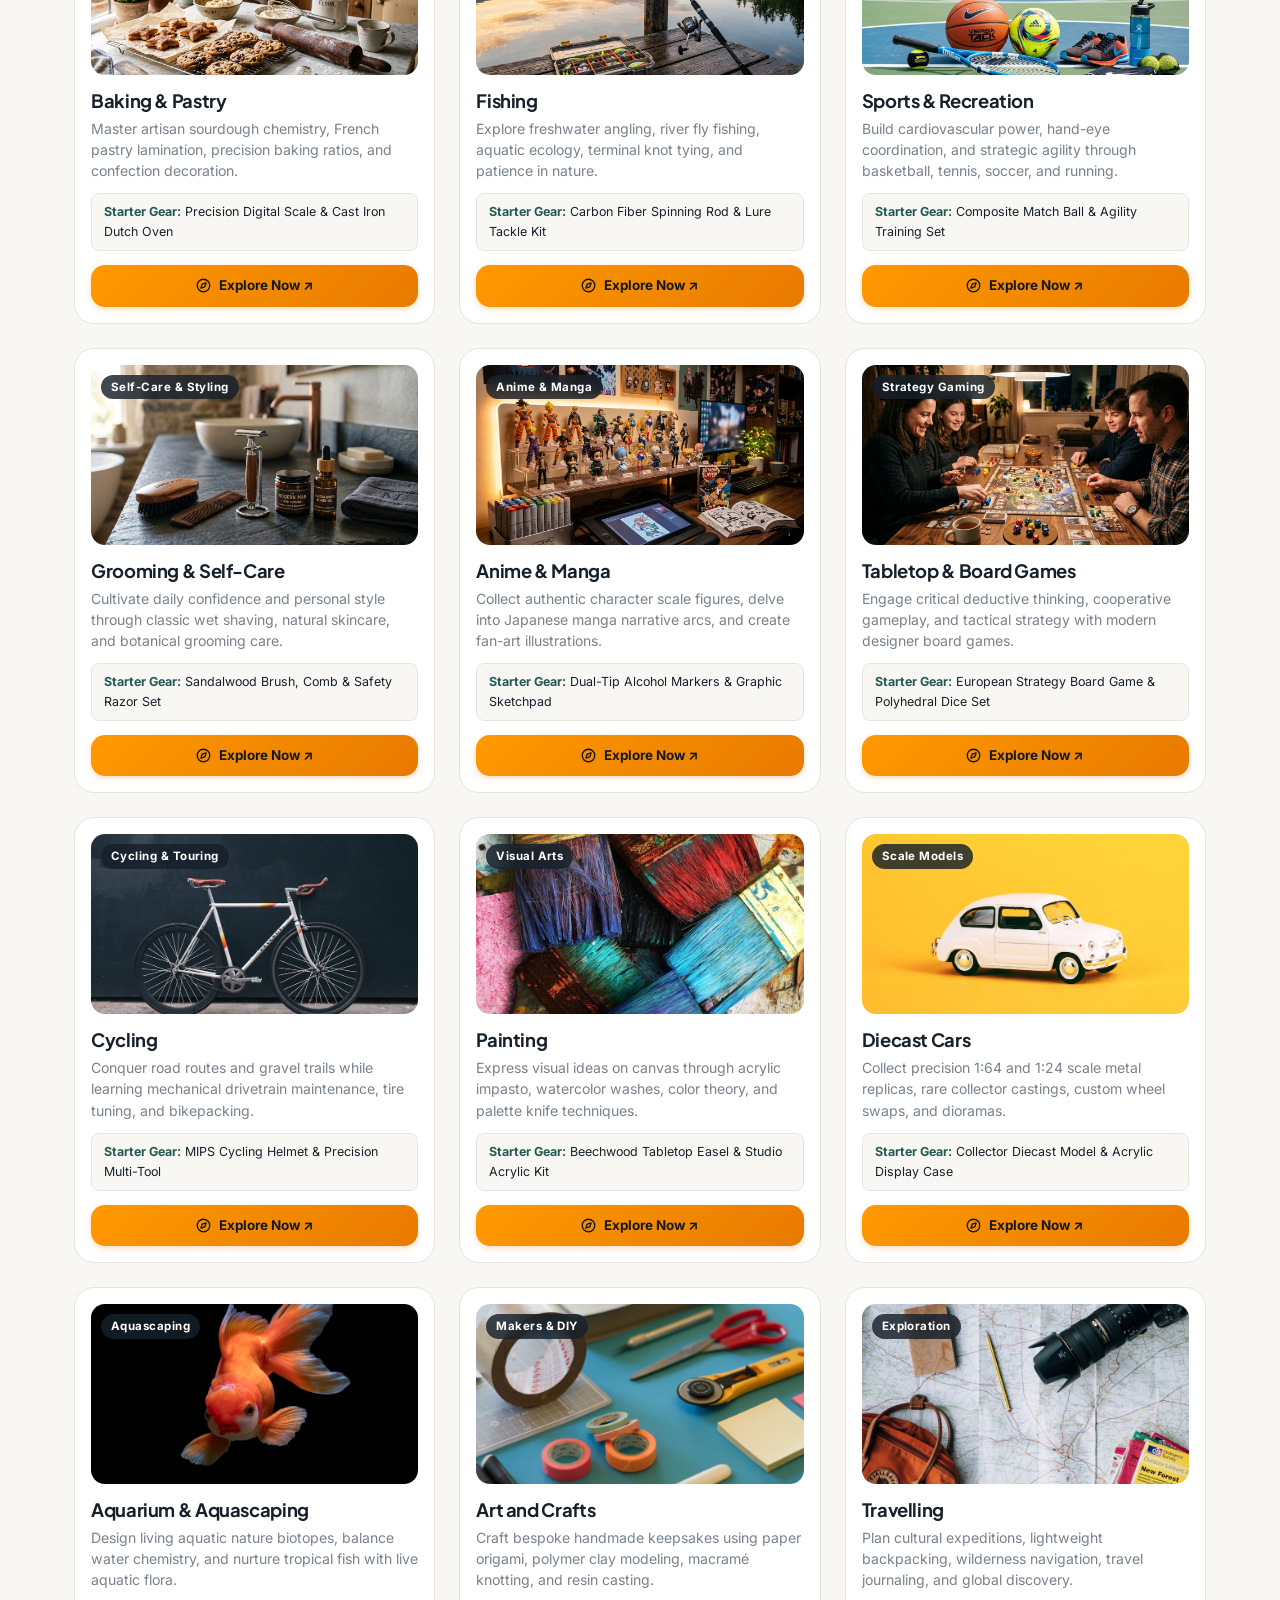
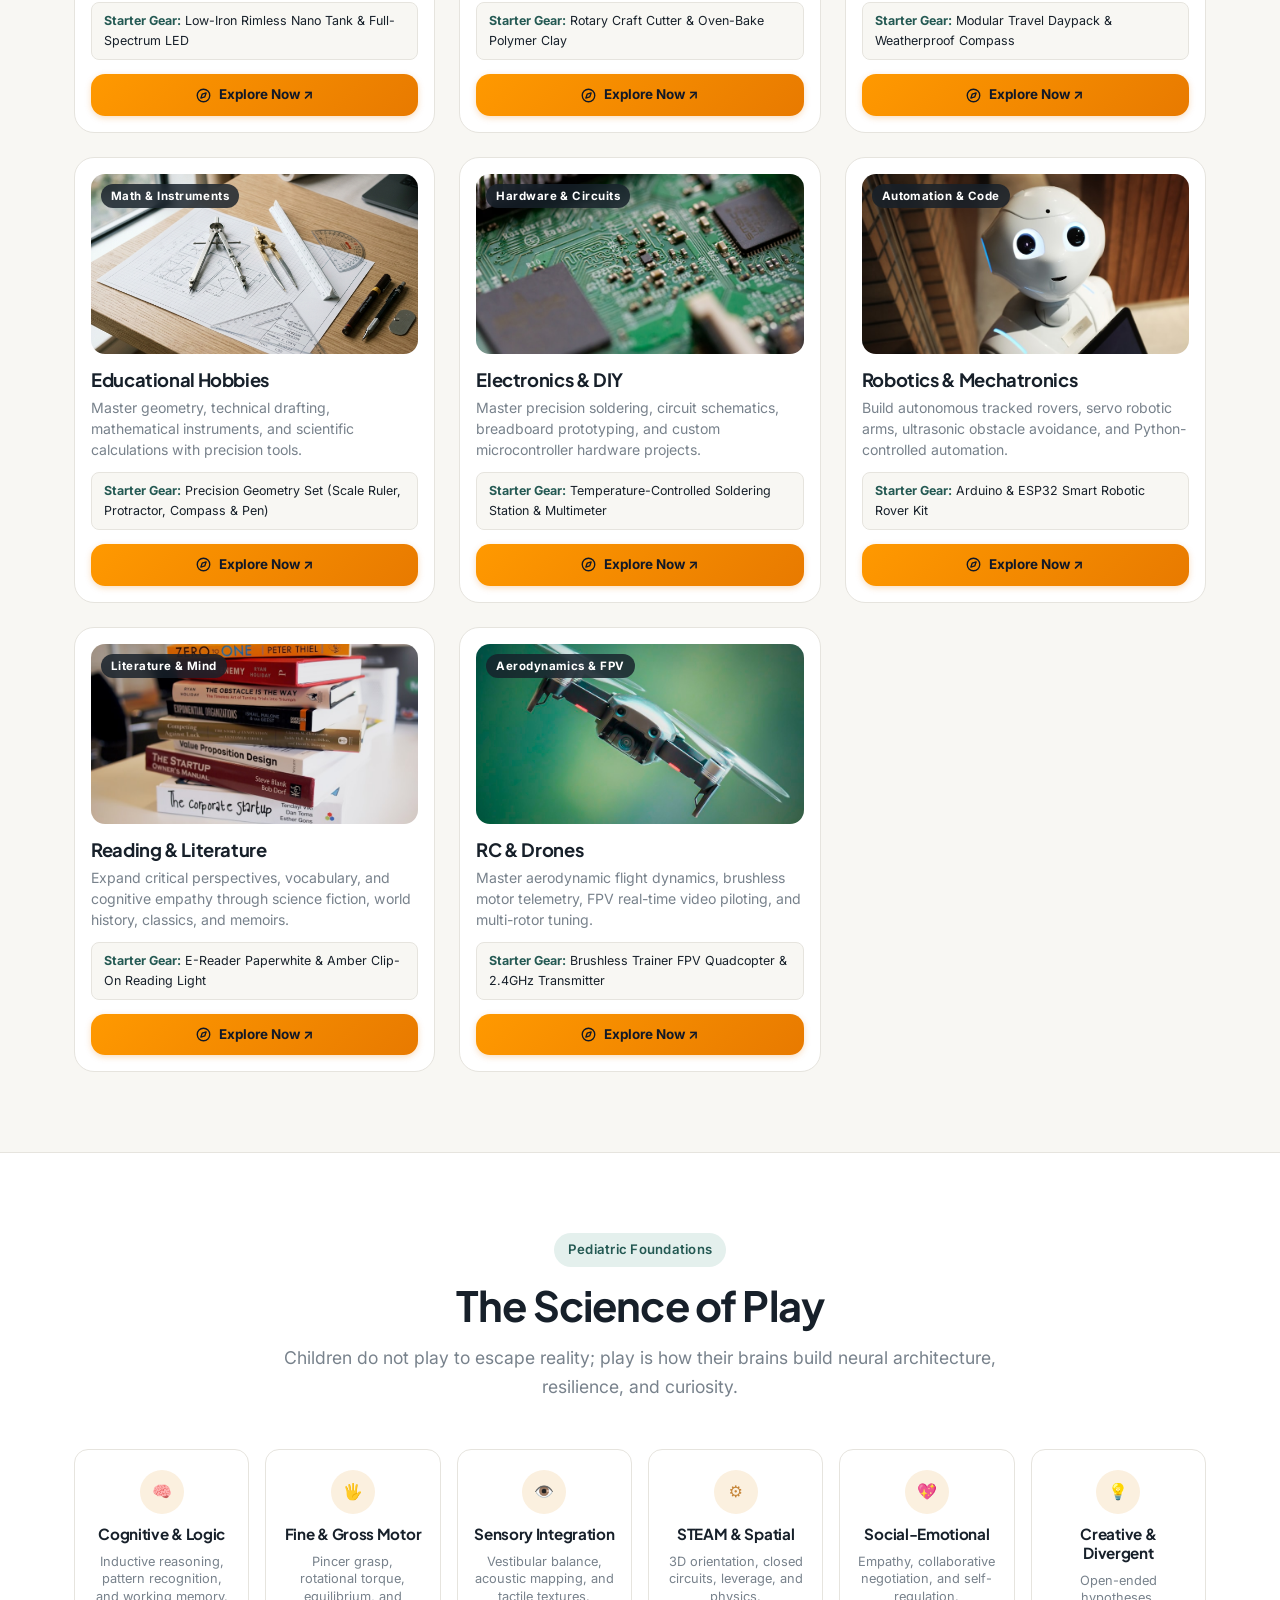
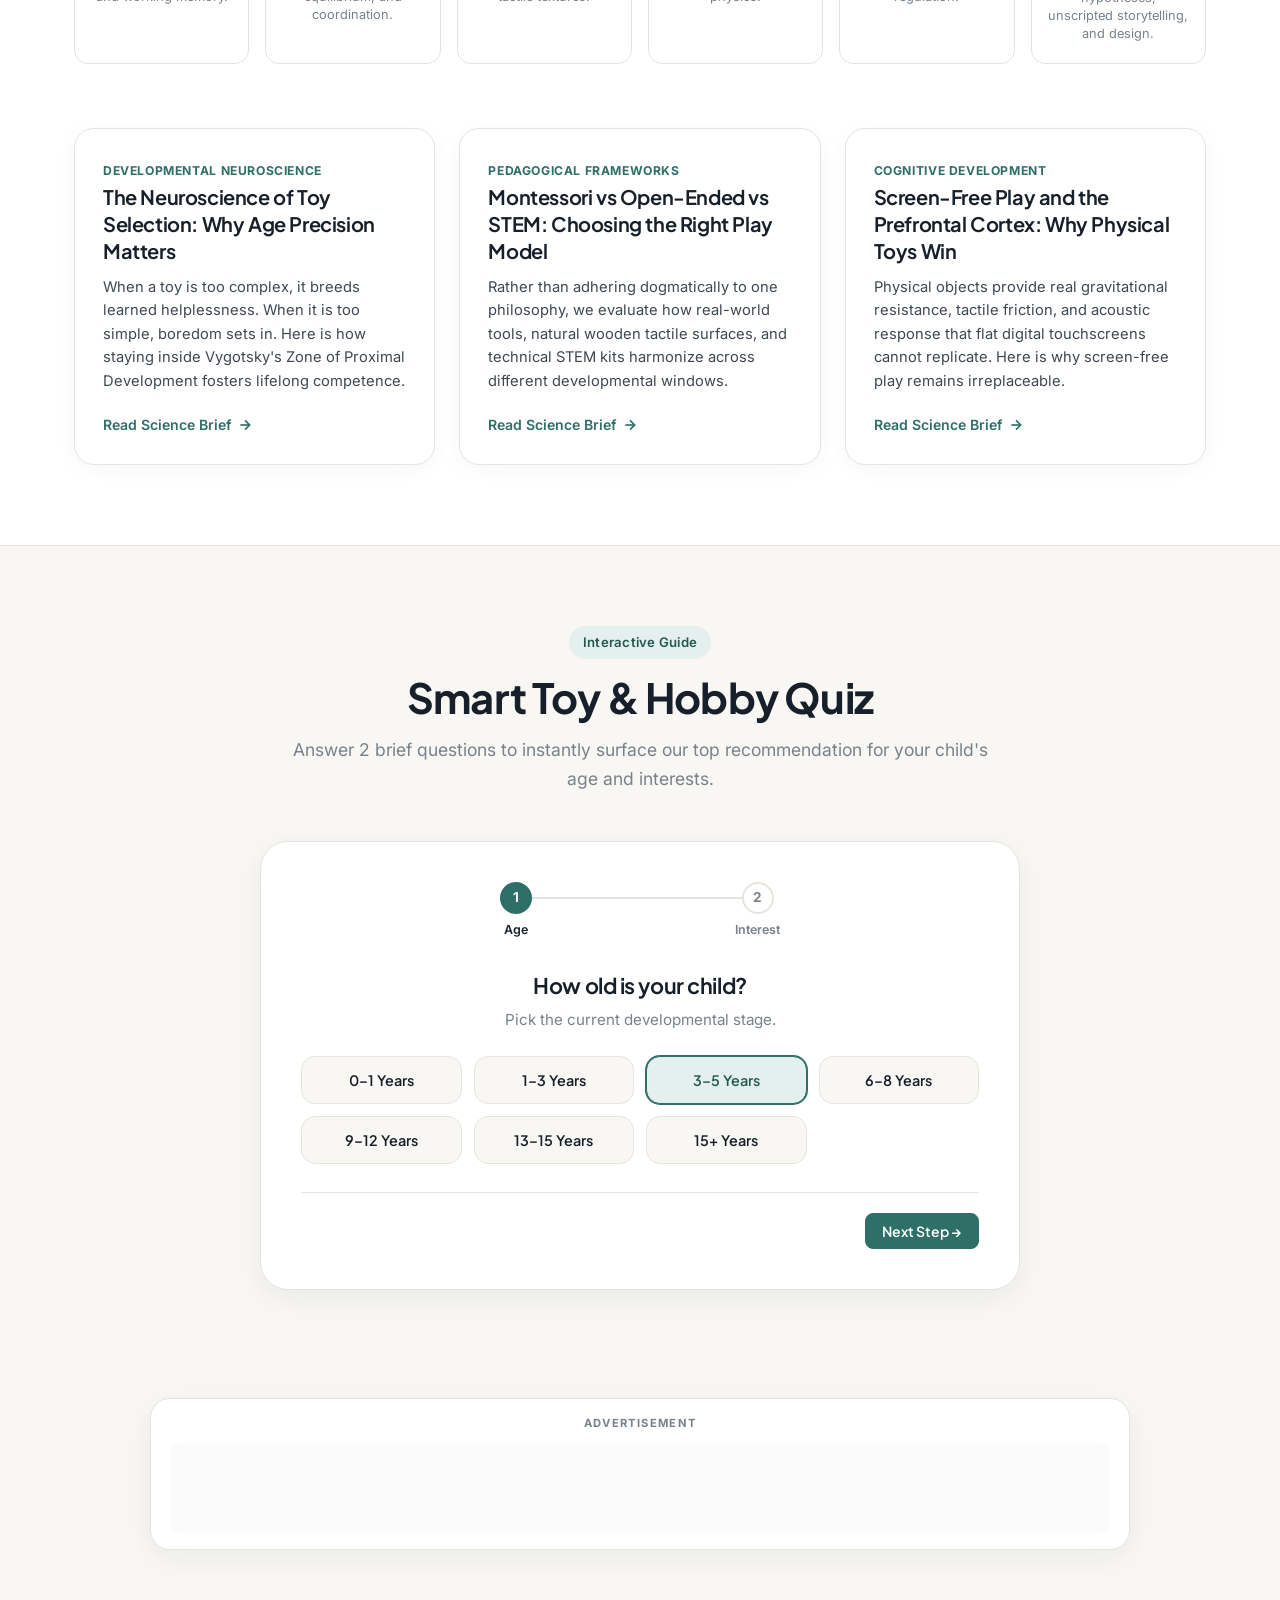
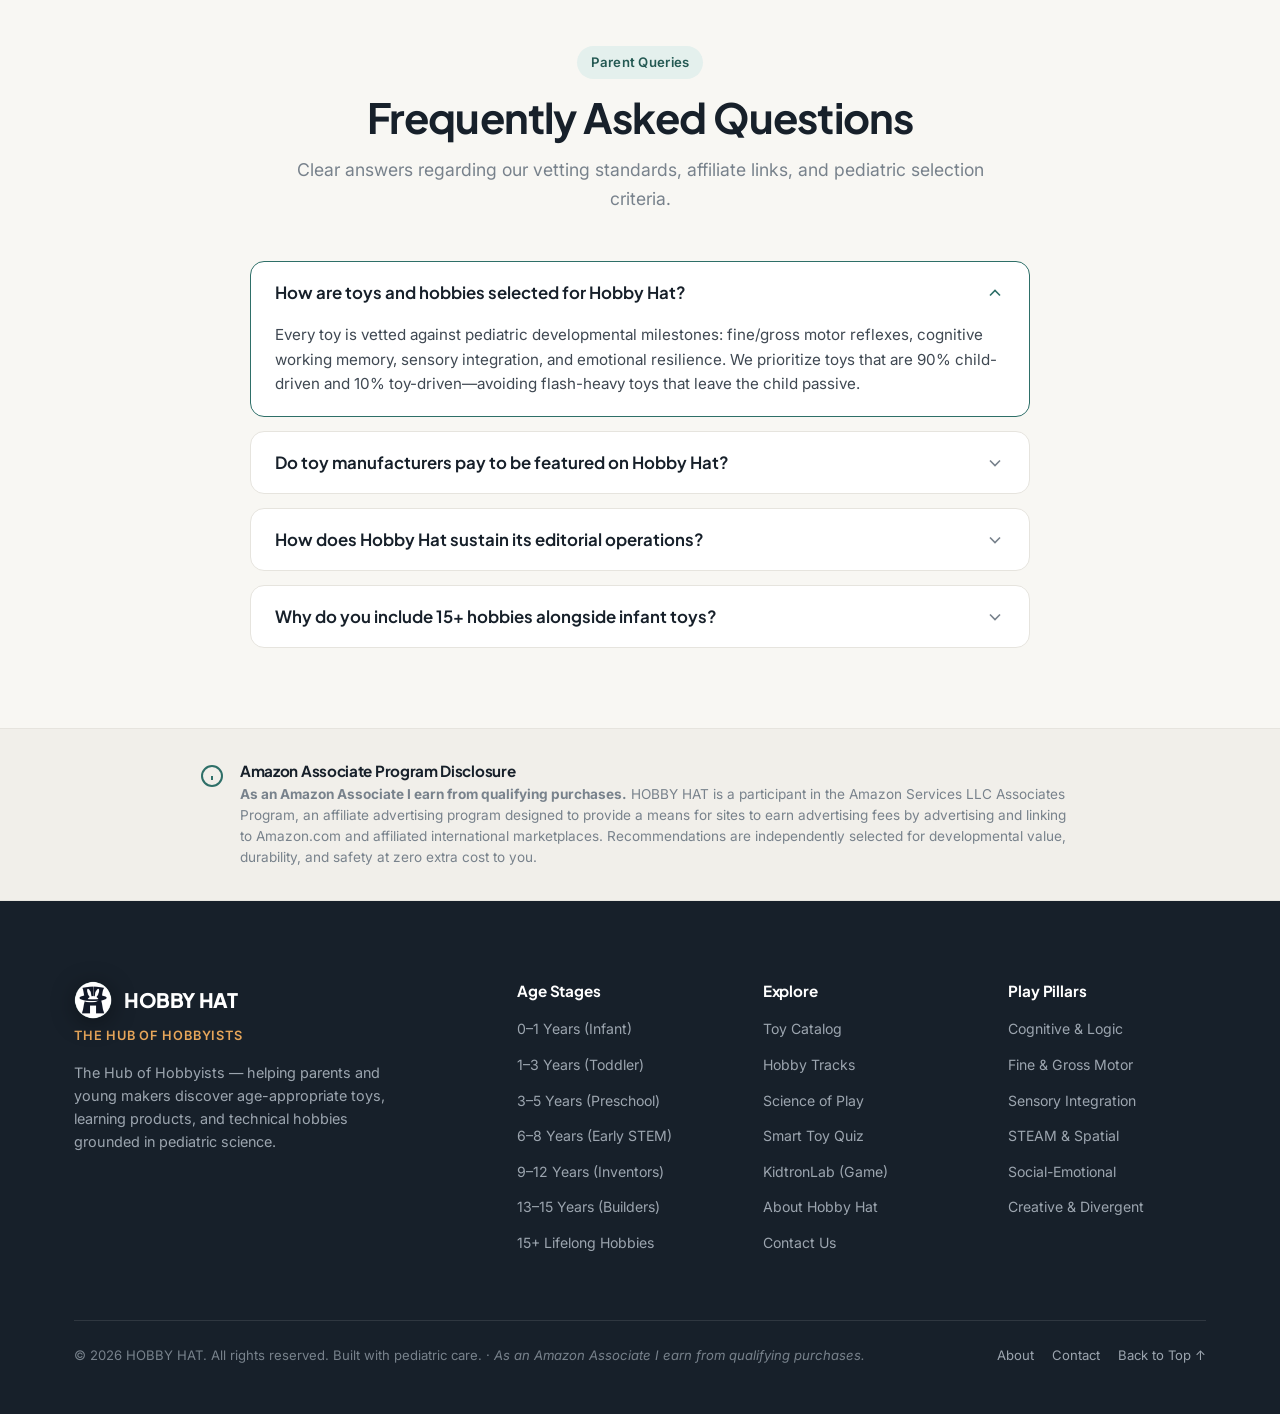
==== commit 3f038820: "feat: Deploy debugged KidtronLab game update and enhance SEO for hobbyhat, hobbyhatgame, and kidtron" ====
--- a/index.html
+++ b/index.html
@@ -13,9 +13,11 @@
   <meta name="viewport" content="width=device-width, initial-scale=1.0">
   <meta http-equiv="X-Content-Type-Options" content="nosniff">
   <meta name="referrer" content="strict-origin-when-cross-origin">
-  <title>HOBBY HAT — The Hub of Hobbyists | Evidence-Guided Toys & Hobbies</title>
+  <title>HOBBY HAT (HobbyHat) — The Hub of Hobbyists | Toys, Hobbies & KidtronLab Game</title>
   <meta name="description"
-    content="Discover age-appropriate, pediatric-guided toys and hobbies from infancy through 15+ years. Curated for cognitive, motor, and creative milestones. Featuring KidtronLab interactive STEM electronics game.">
+    content="Discover HOBBY HAT (hobbyhat): Pediatric-guided developmental toys, 15+ hobbies, and the free KidtronLab (hobbyhatgame) interactive STEM circuit simulator game.">
+  <meta name="keywords"
+    content="hobbyhat, hobby hat, hobbyhatgame, hobby hat game, kidtronlab, kidtron lab, toys by age, pediatric toys, stem electronics game, hobbyists">
   <link rel="canonical" href="https://rithin-hobbyhat.github.io/hobbyhat/">
   <link rel="stylesheet" href="style.css">
   <link rel="icon" type="image/png" href="assets/brand/favicon.png">
@@ -24,14 +26,15 @@
     "@context": "https://schema.org",
     "@type": "WebSite",
     "name": "HOBBY HAT",
-    "alternateName": ["Hobby Hat", "KidtronLab STEM Hub"],
+    "alternateName": ["Hobby Hat", "hobbyhat", "hobbyhatgame", "Hobby Hat Game", "KidtronLab STEM Hub"],
     "url": "https://rithin-hobbyhat.github.io/hobbyhat/",
     "hasPart": [
       {
         "@type": "WebApplication",
         "name": "KidtronLab (Kidtron Lab)",
+        "alternateName": ["hobbyhatgame", "Hobby Hat Game", "KidtronLab"],
         "url": "https://rithin-hobbyhat.github.io/hobbyhat/kidtronlab.html",
-        "description": "Interactive circuit simulator and STEM electronics game."
+        "description": "The official HOBBY HAT interactive circuit simulator and STEM electronics game."
       }
     ]
   }
@@ -353,8 +356,8 @@
             <div style="display: inline-flex; align-items: center; gap: 6px; font-size: 0.82rem; font-weight: 700; color: #2E6F68; text-transform: uppercase; letter-spacing: 0.05em; margin-bottom: 4px;">
               <span>⚡ Featured Interactive STEM Experience</span>
             </div>
-            <h3 style="font-size: 1.35rem; margin-bottom: 4px; color: var(--color-text);">KidtronLab (Kidtron Lab) — Online Circuit Simulator Game</h3>
-            <p style="margin: 0; color: var(--color-muted); font-size: 0.95rem;">Build real circuits, wire switches, bulbs, batteries, and solve 28 curriculum electronics challenges right in your browser.</p>
+            <h3 style="font-size: 1.35rem; margin-bottom: 4px; color: var(--color-text);">KidtronLab (Kidtron Lab) — The Official HOBBY HAT Game (hobbyhatgame)</h3>
+            <p style="margin: 0; color: var(--color-muted); font-size: 0.95rem;">Experience the official Hobby Hat game (hobbyhatgame): build real circuits, wire switches, bulbs, batteries, and solve 28 curriculum electronics challenges right in your browser.</p>
           </div>
           <a href="kidtronlab.html" class="btn btn-primary" style="white-space: nowrap; display: inline-flex; align-items: center; gap: 8px;">
             <span>Play KidtronLab Free</span>
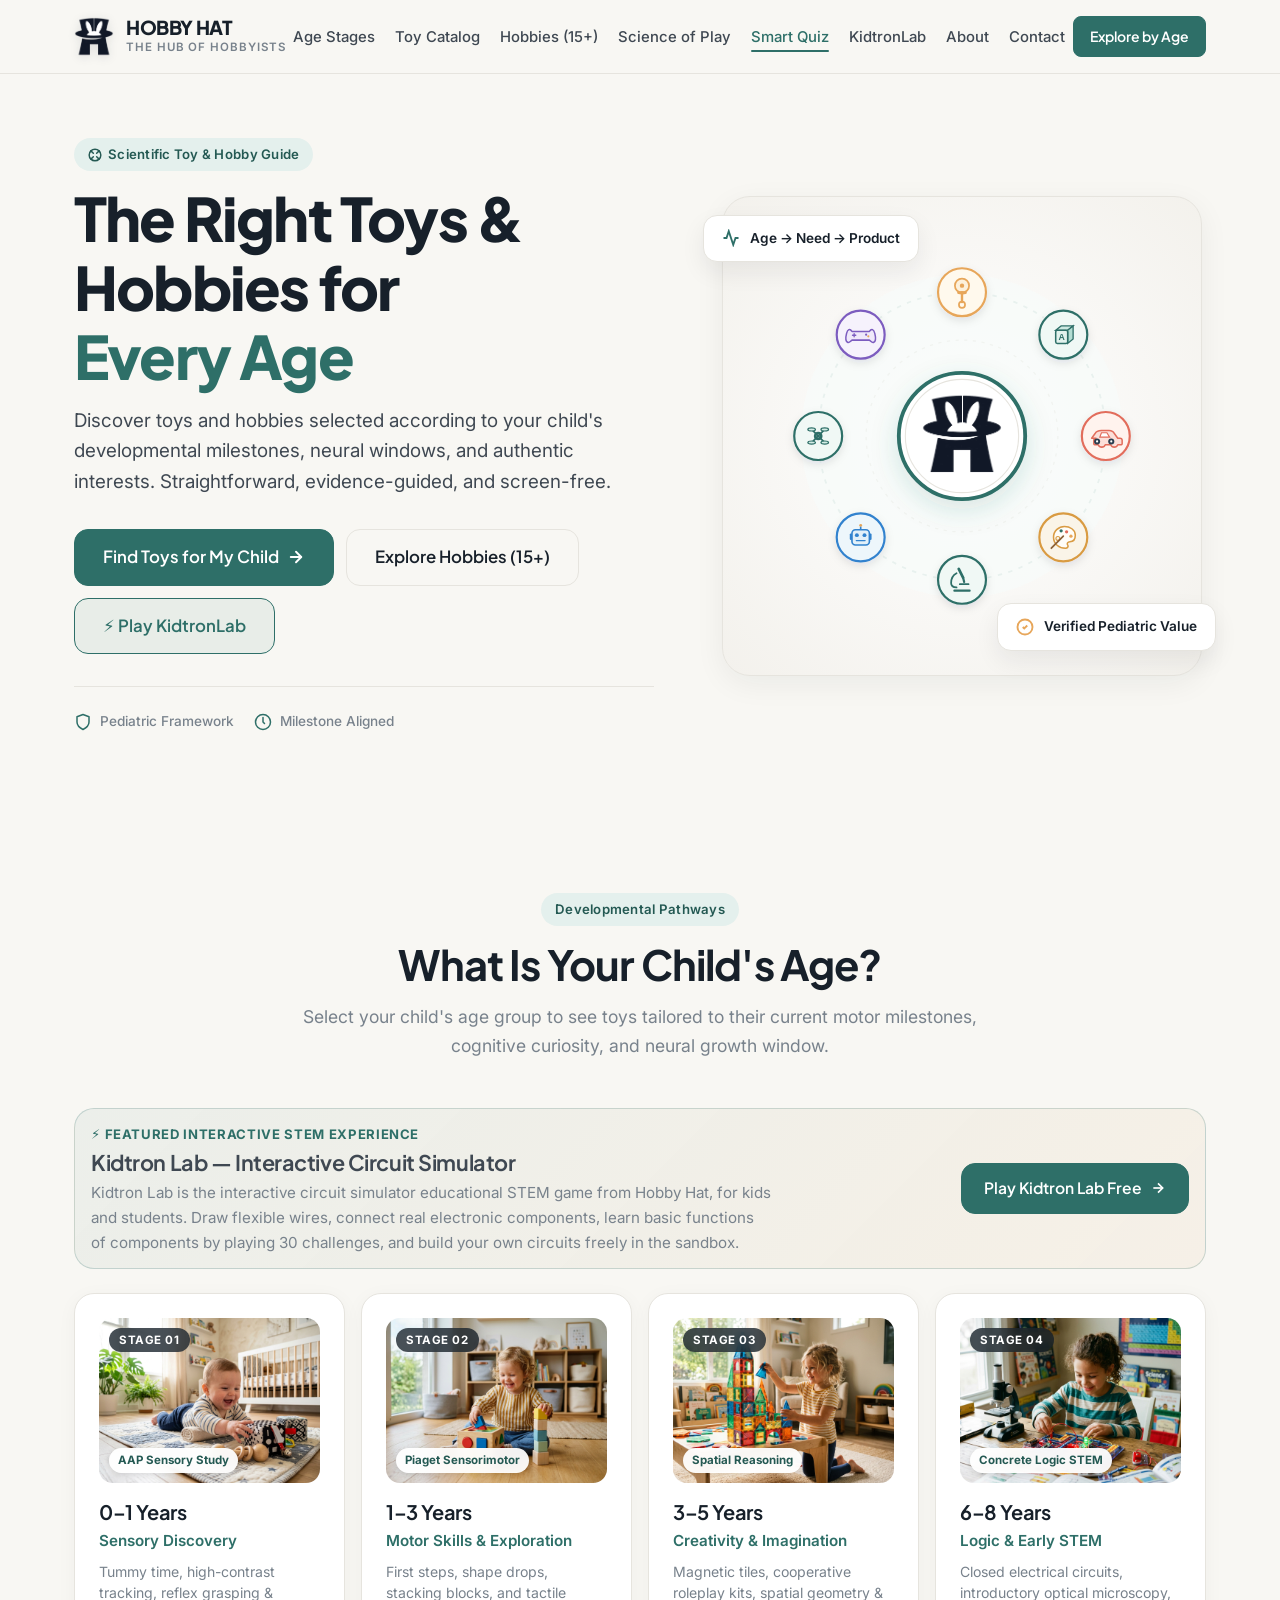
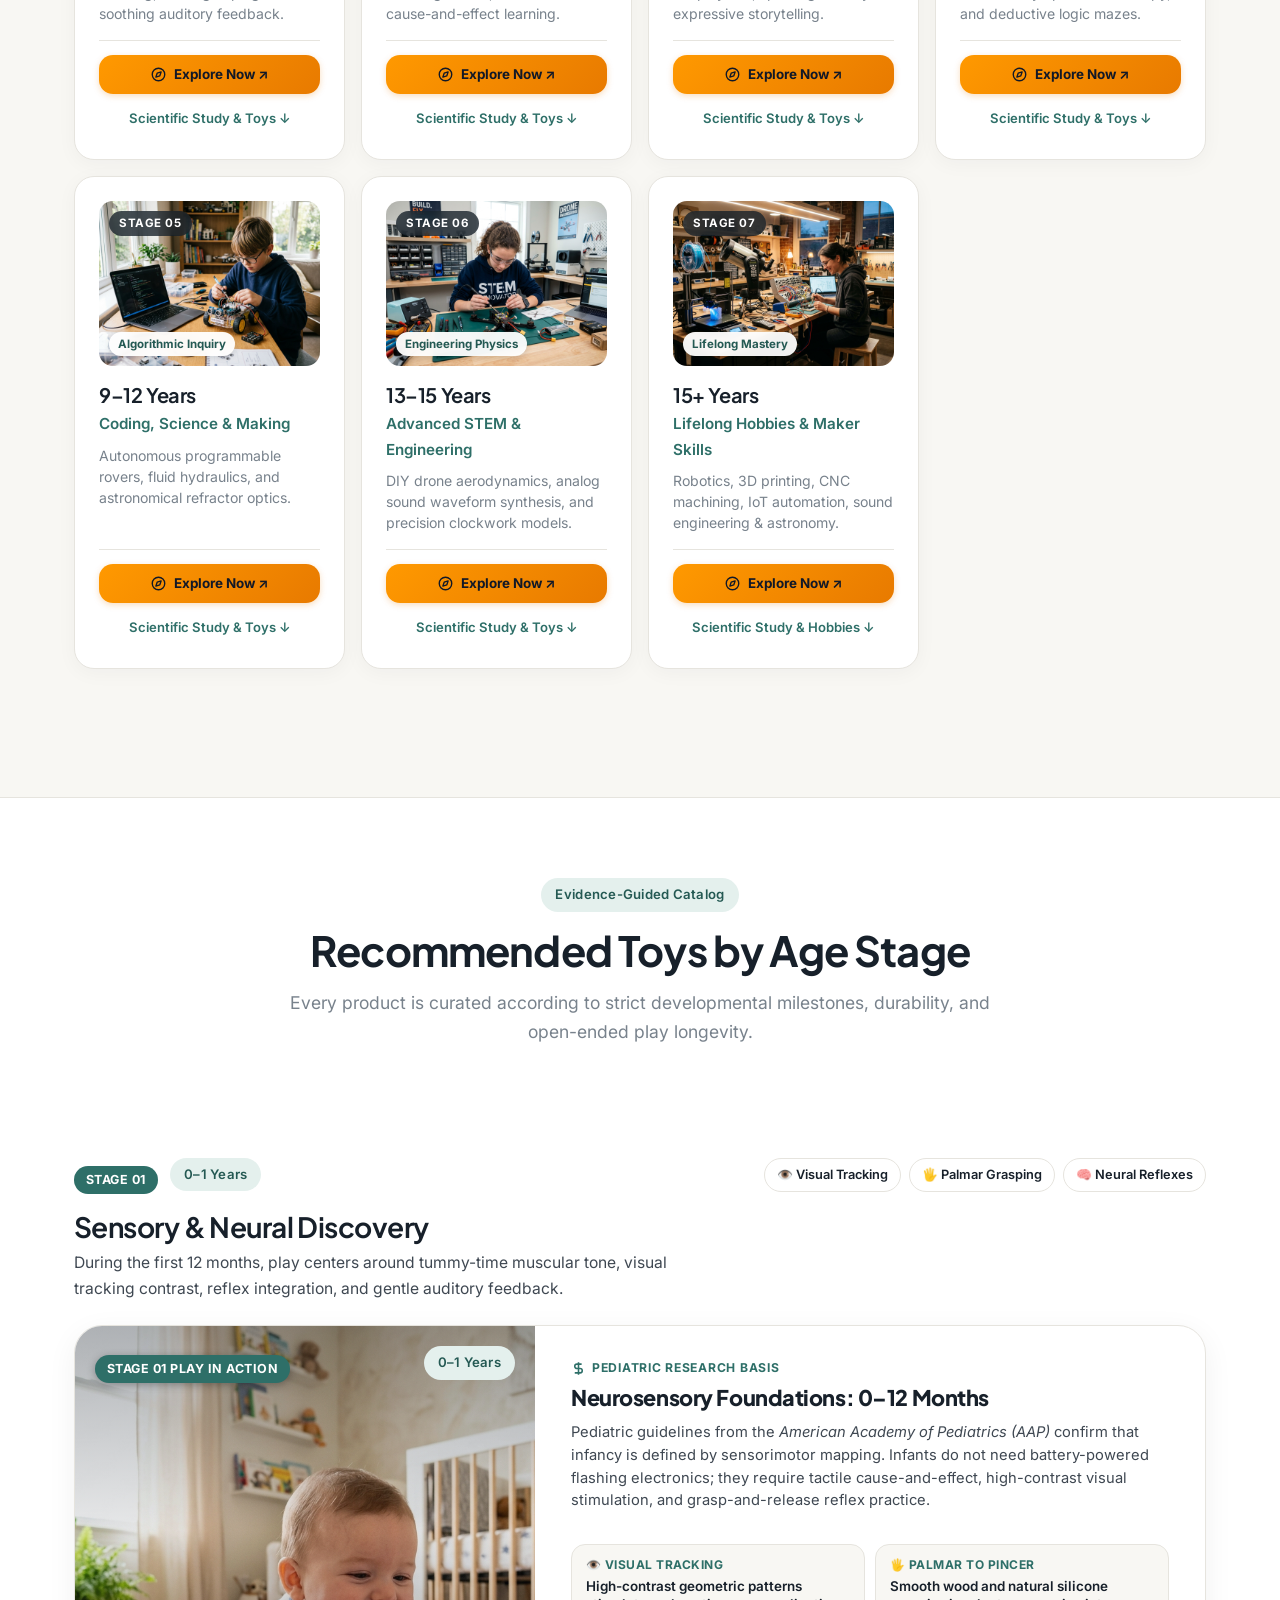
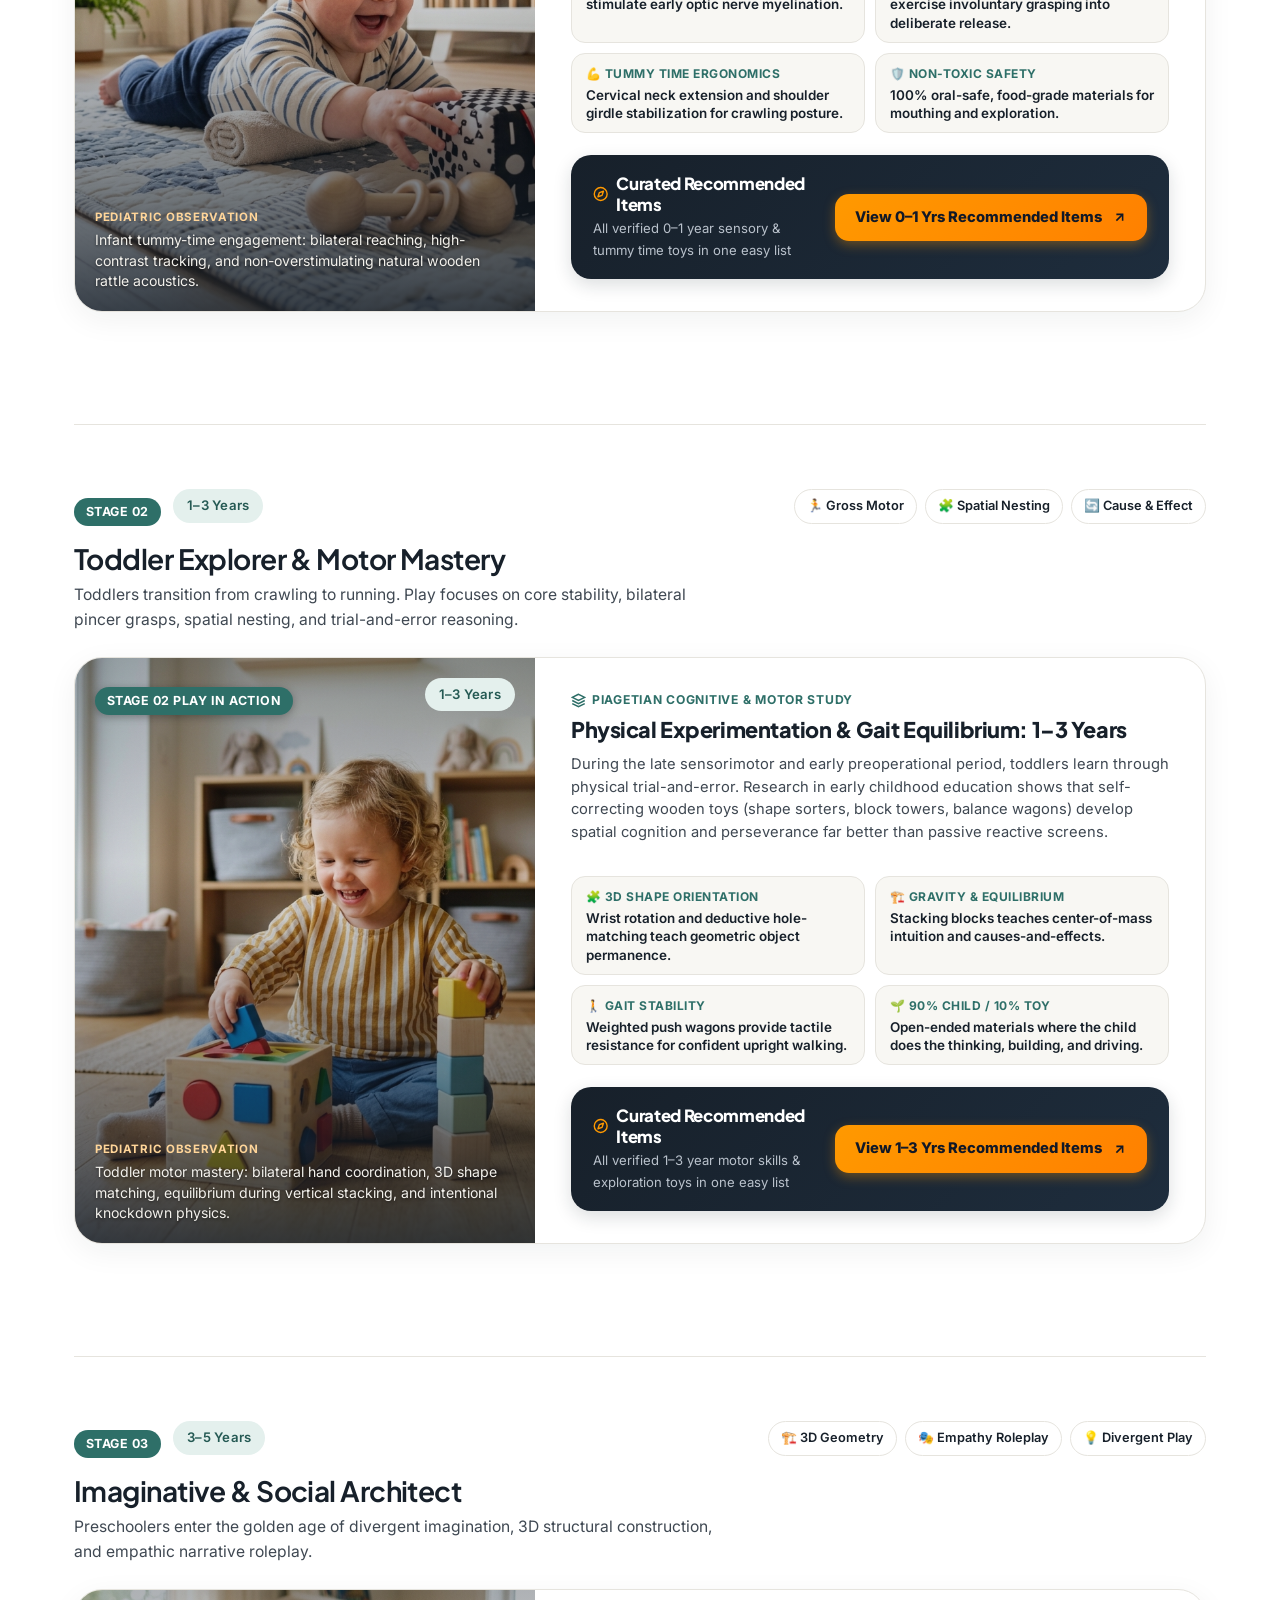
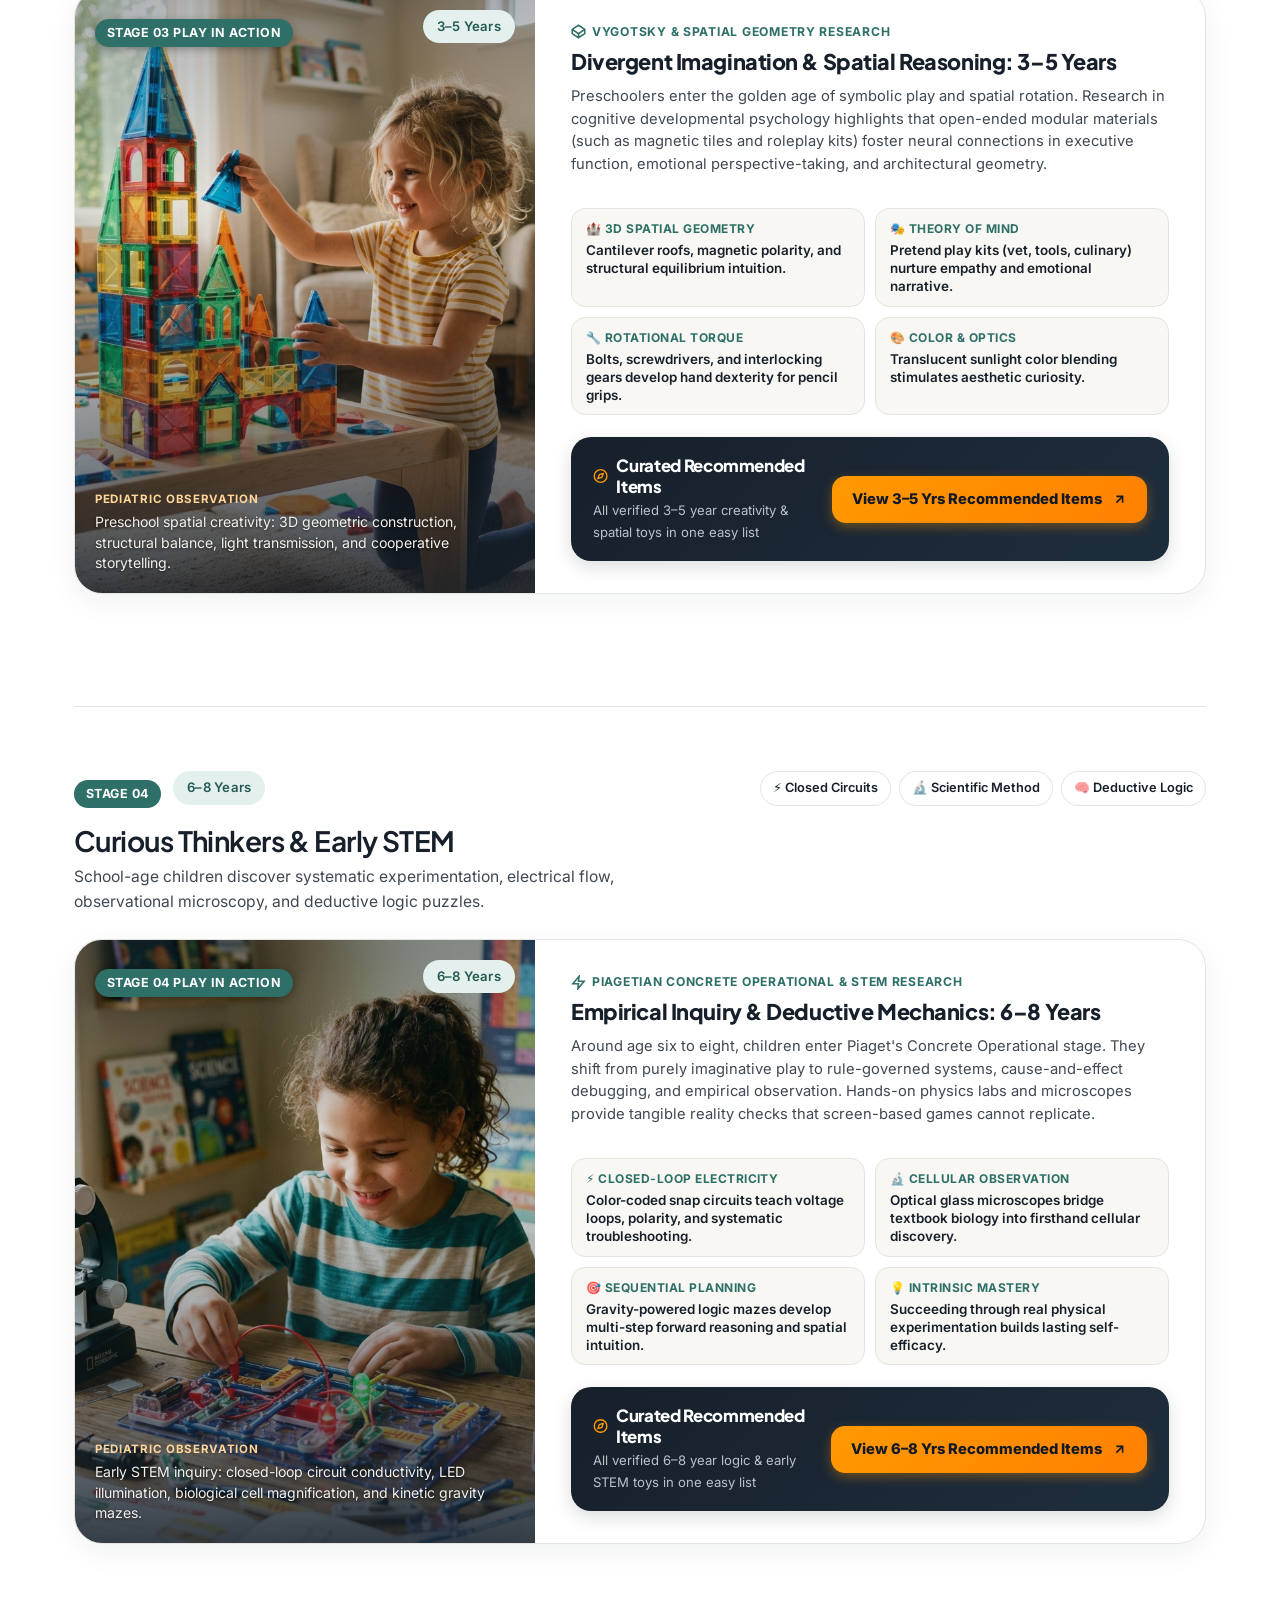
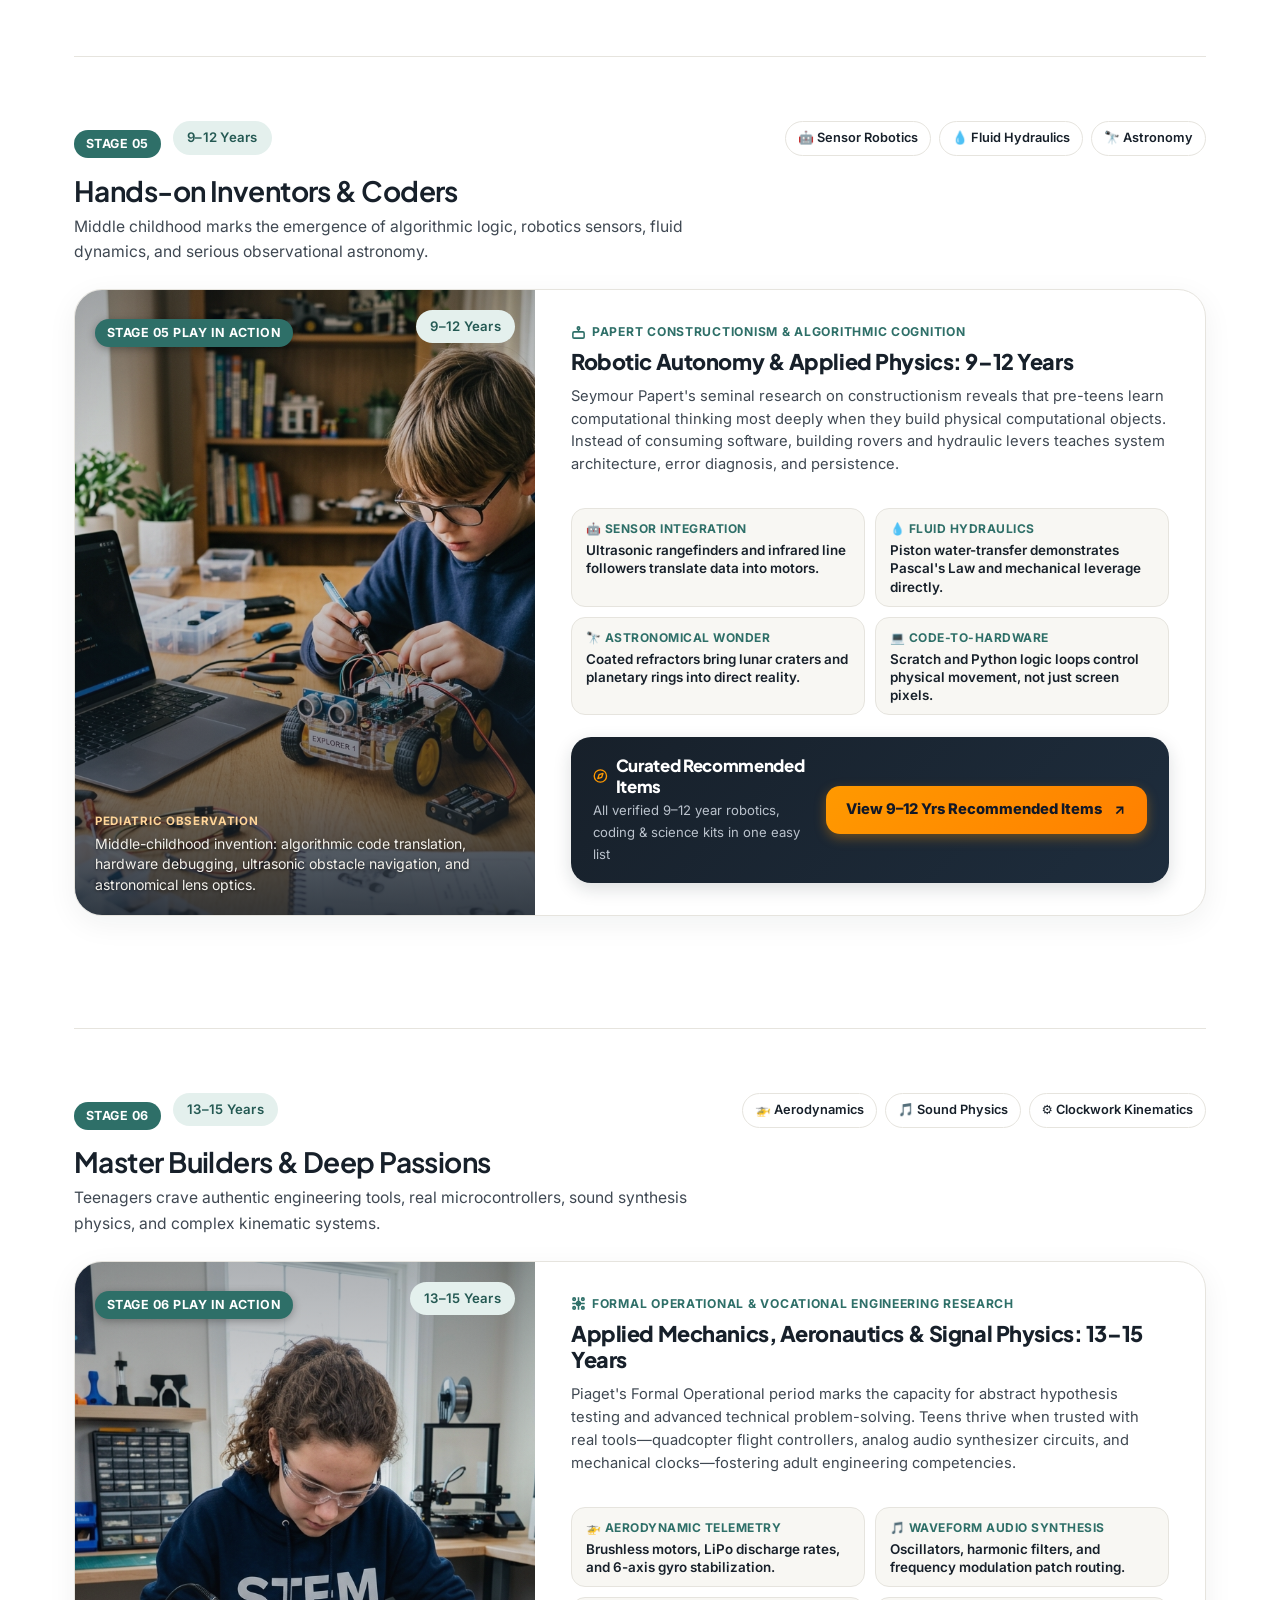
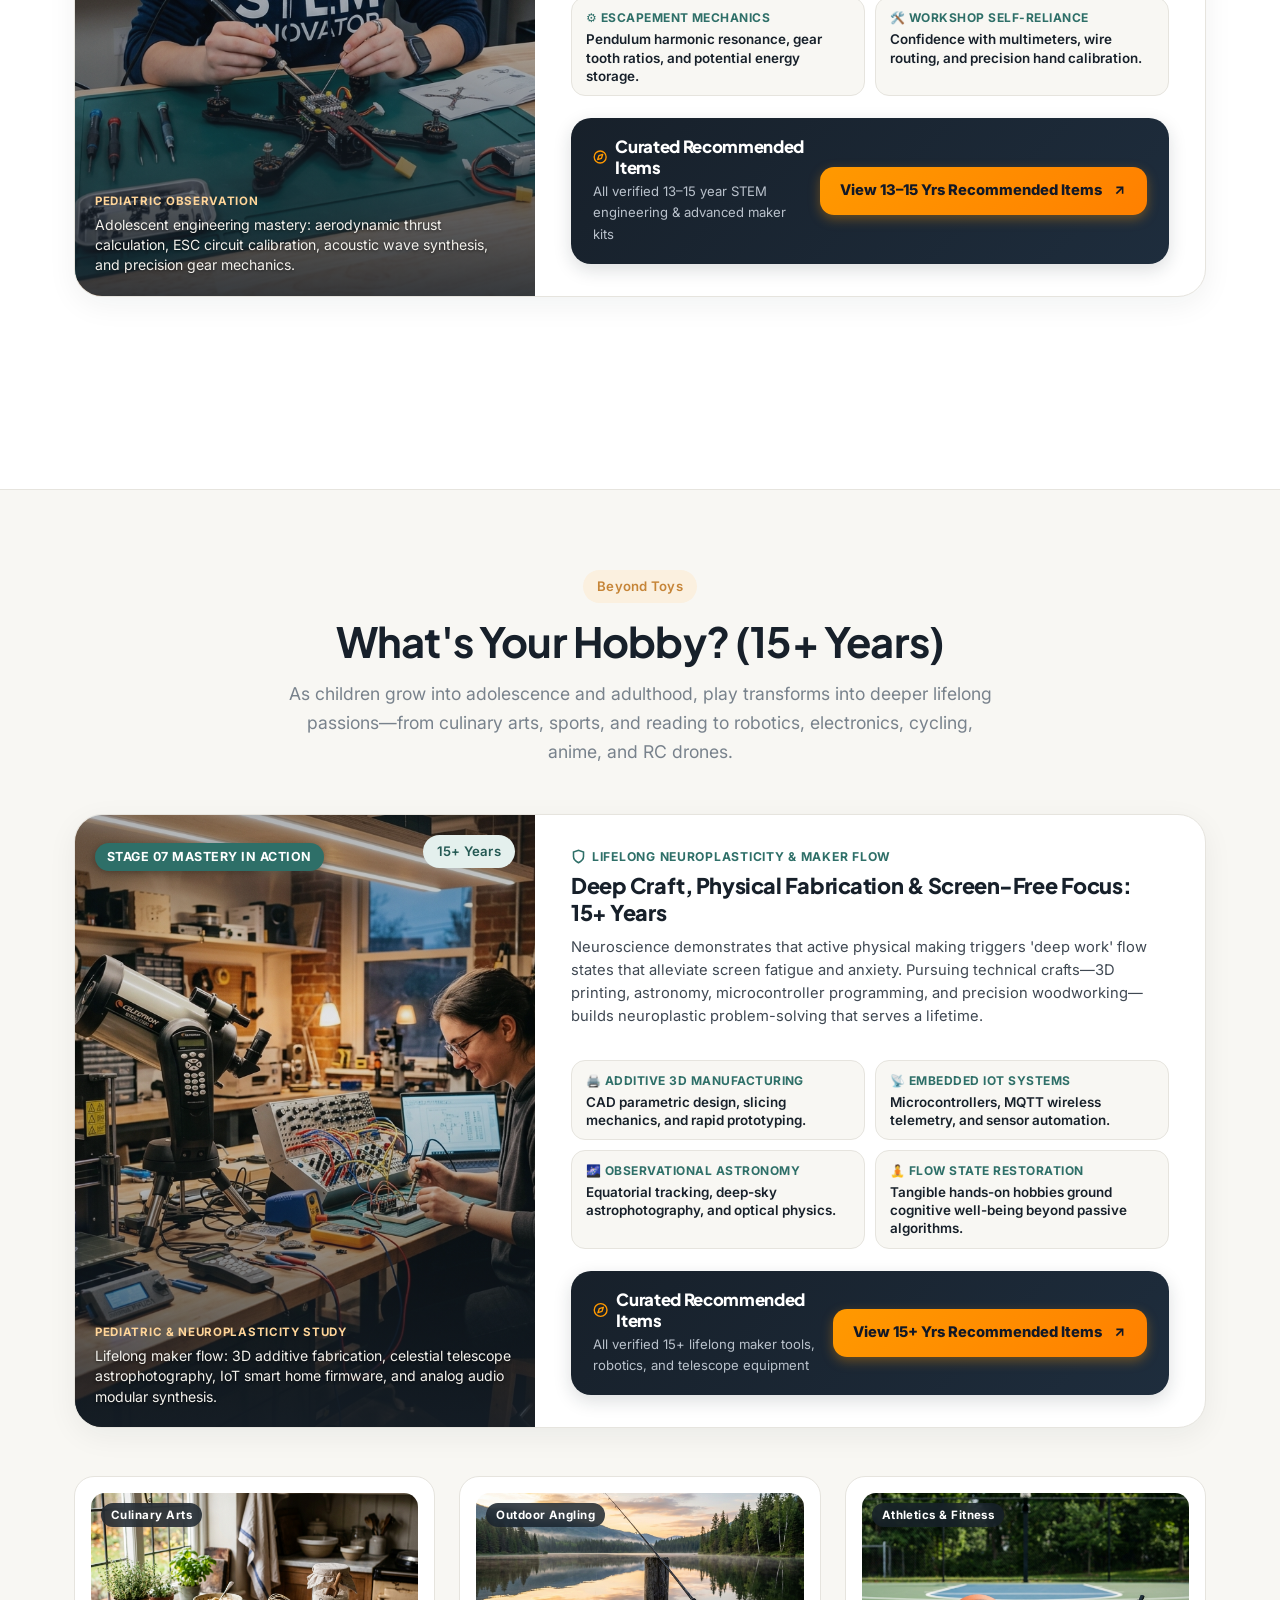
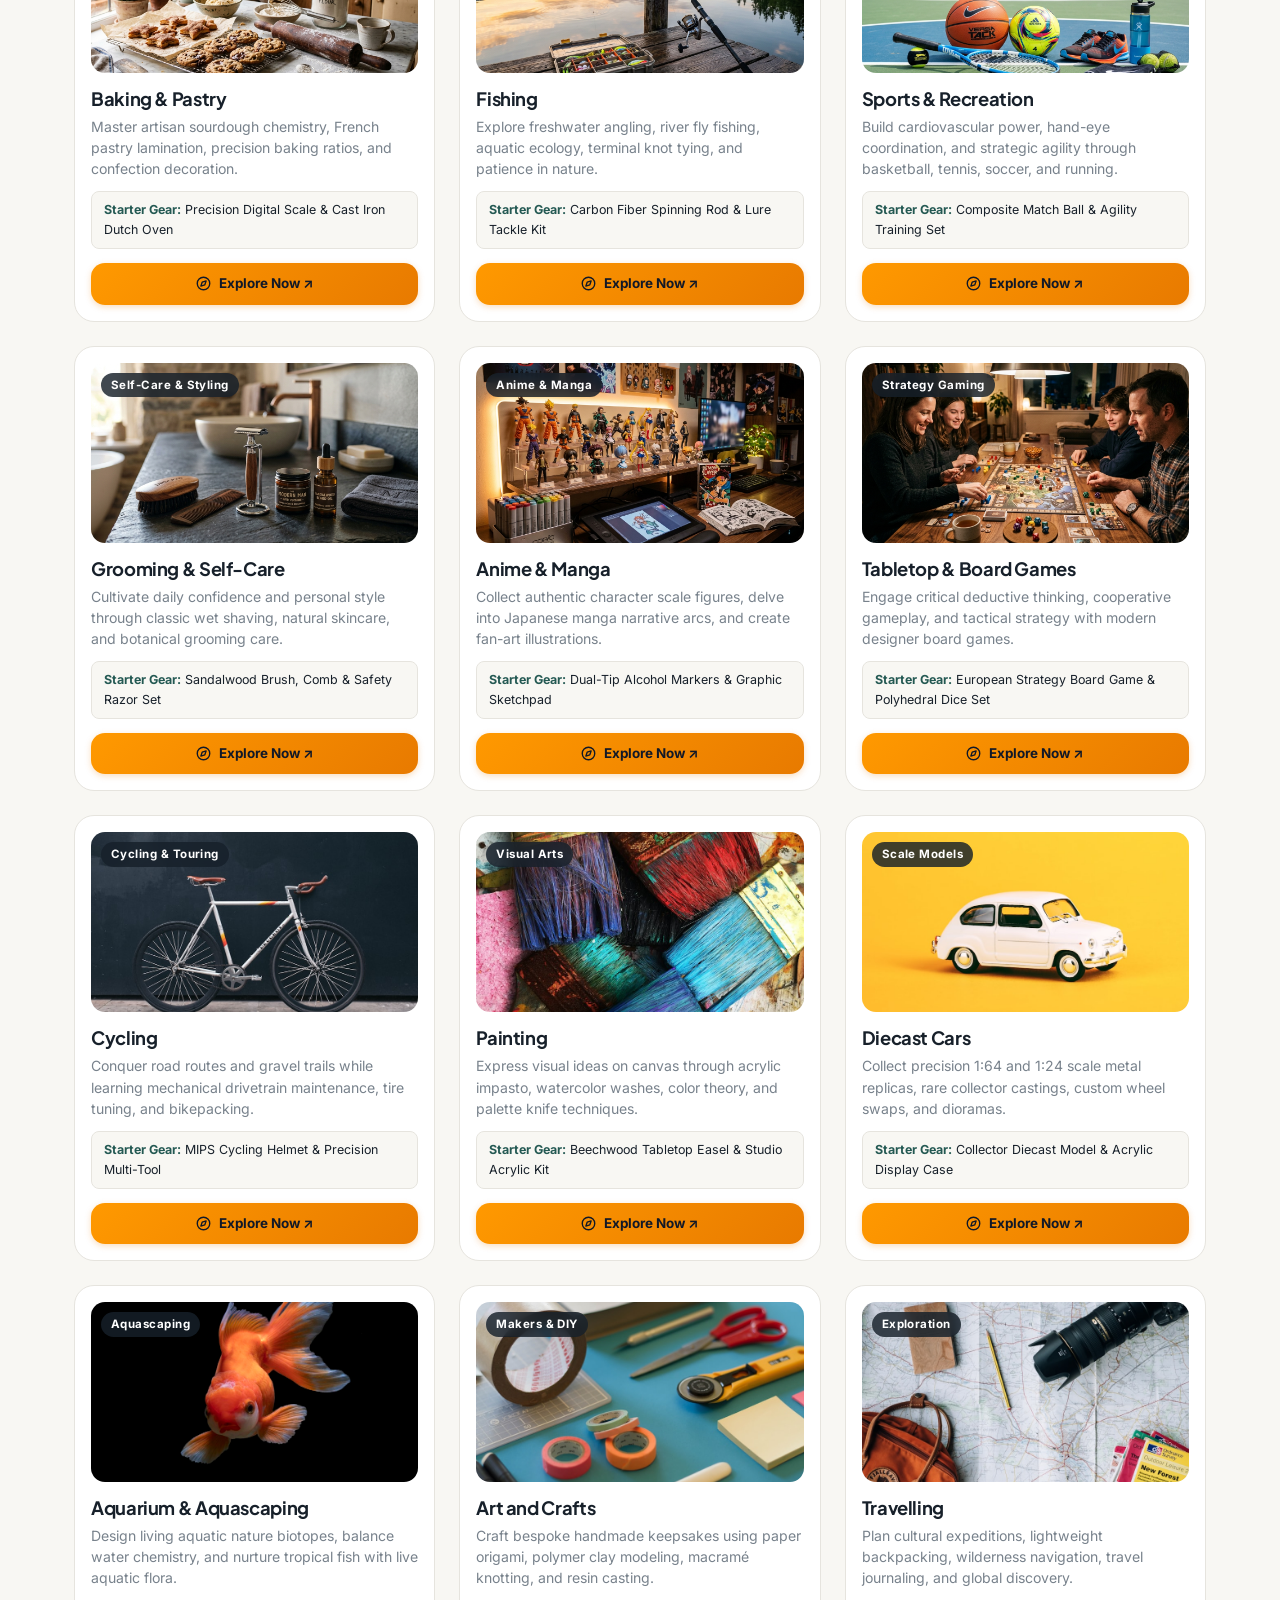
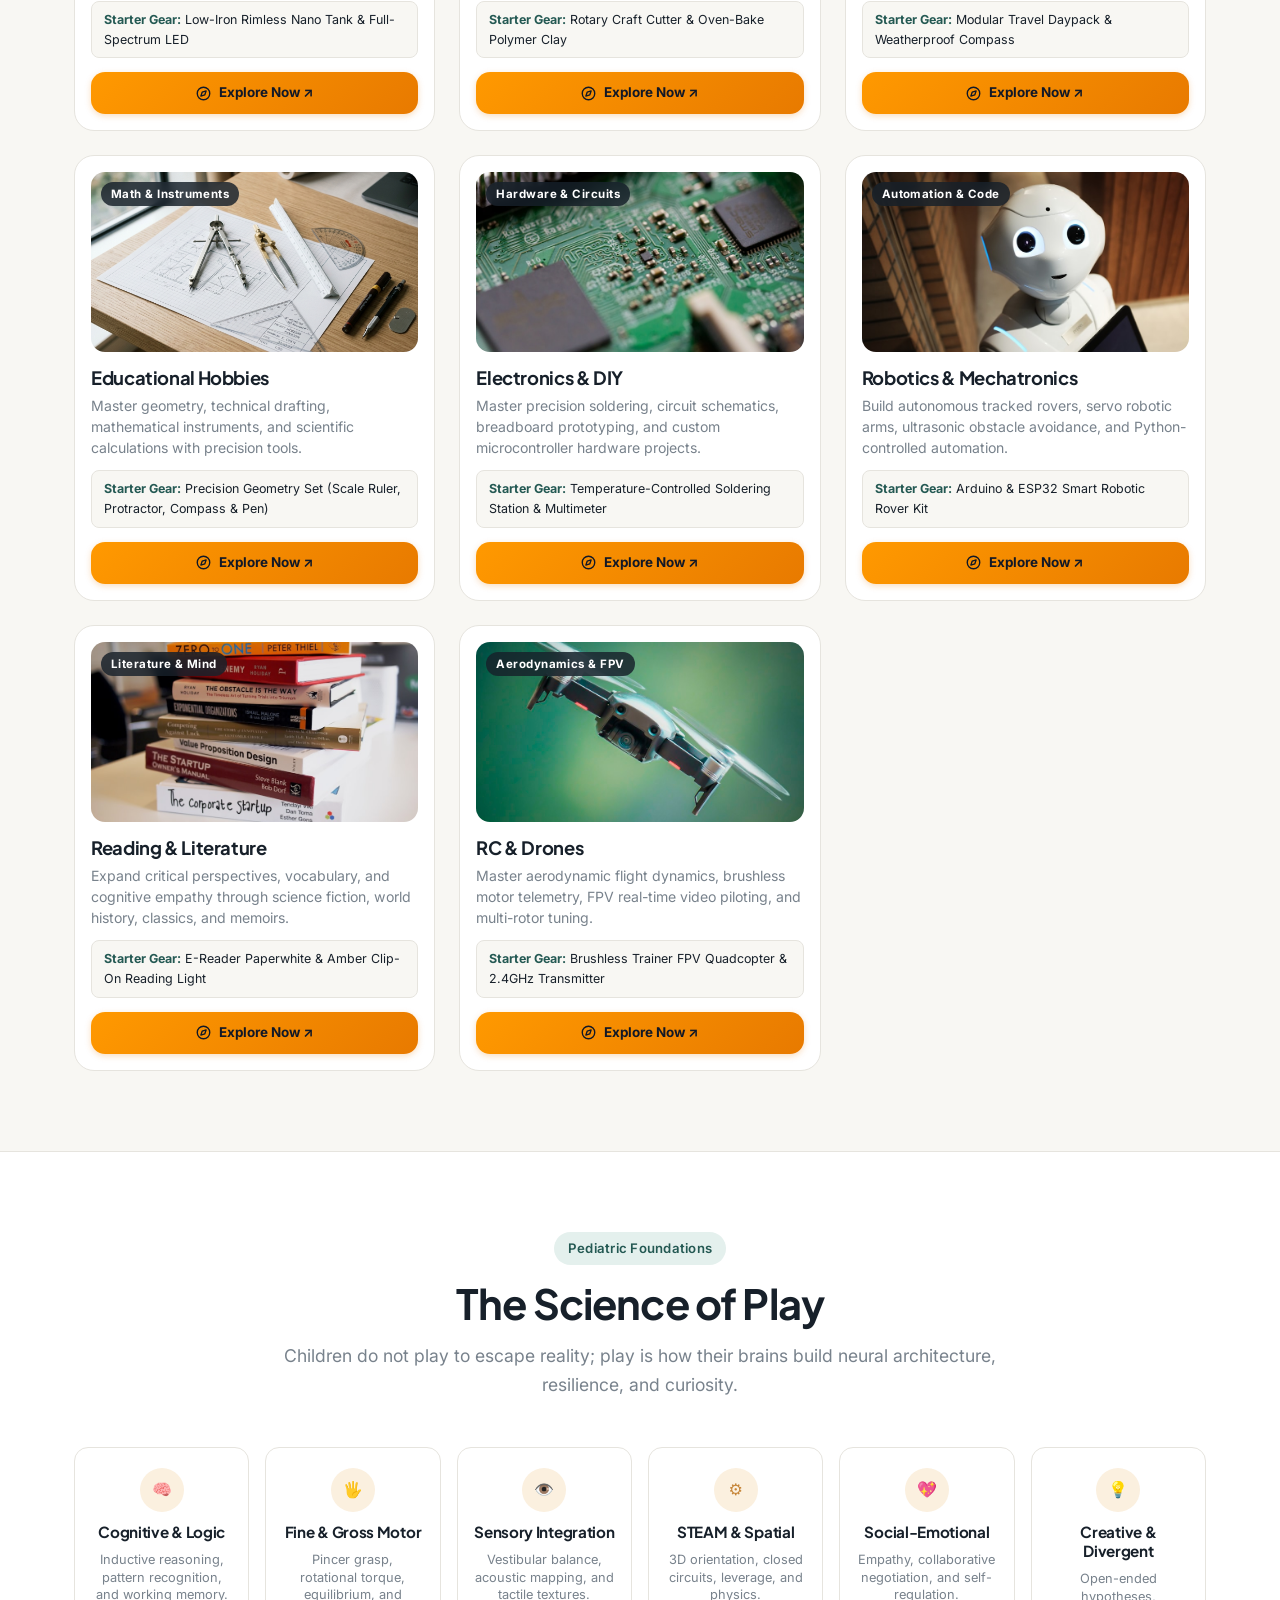
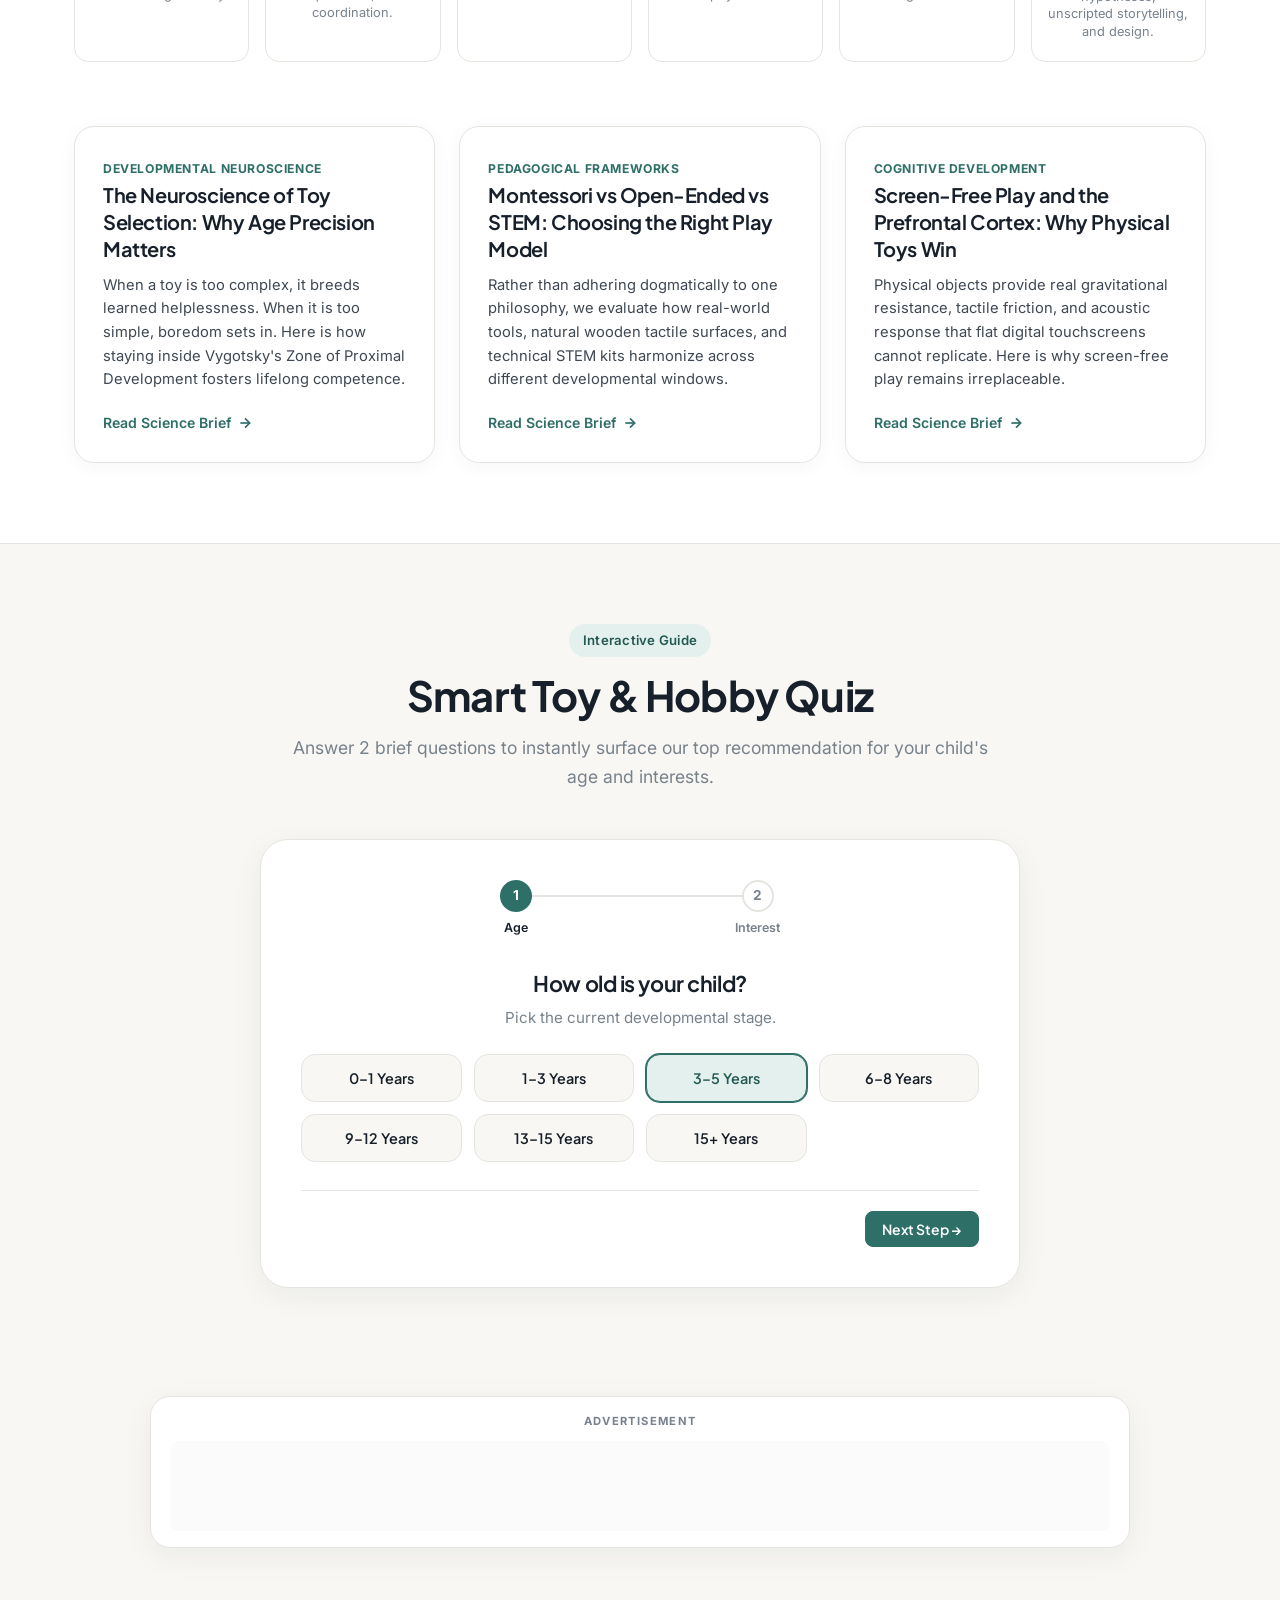
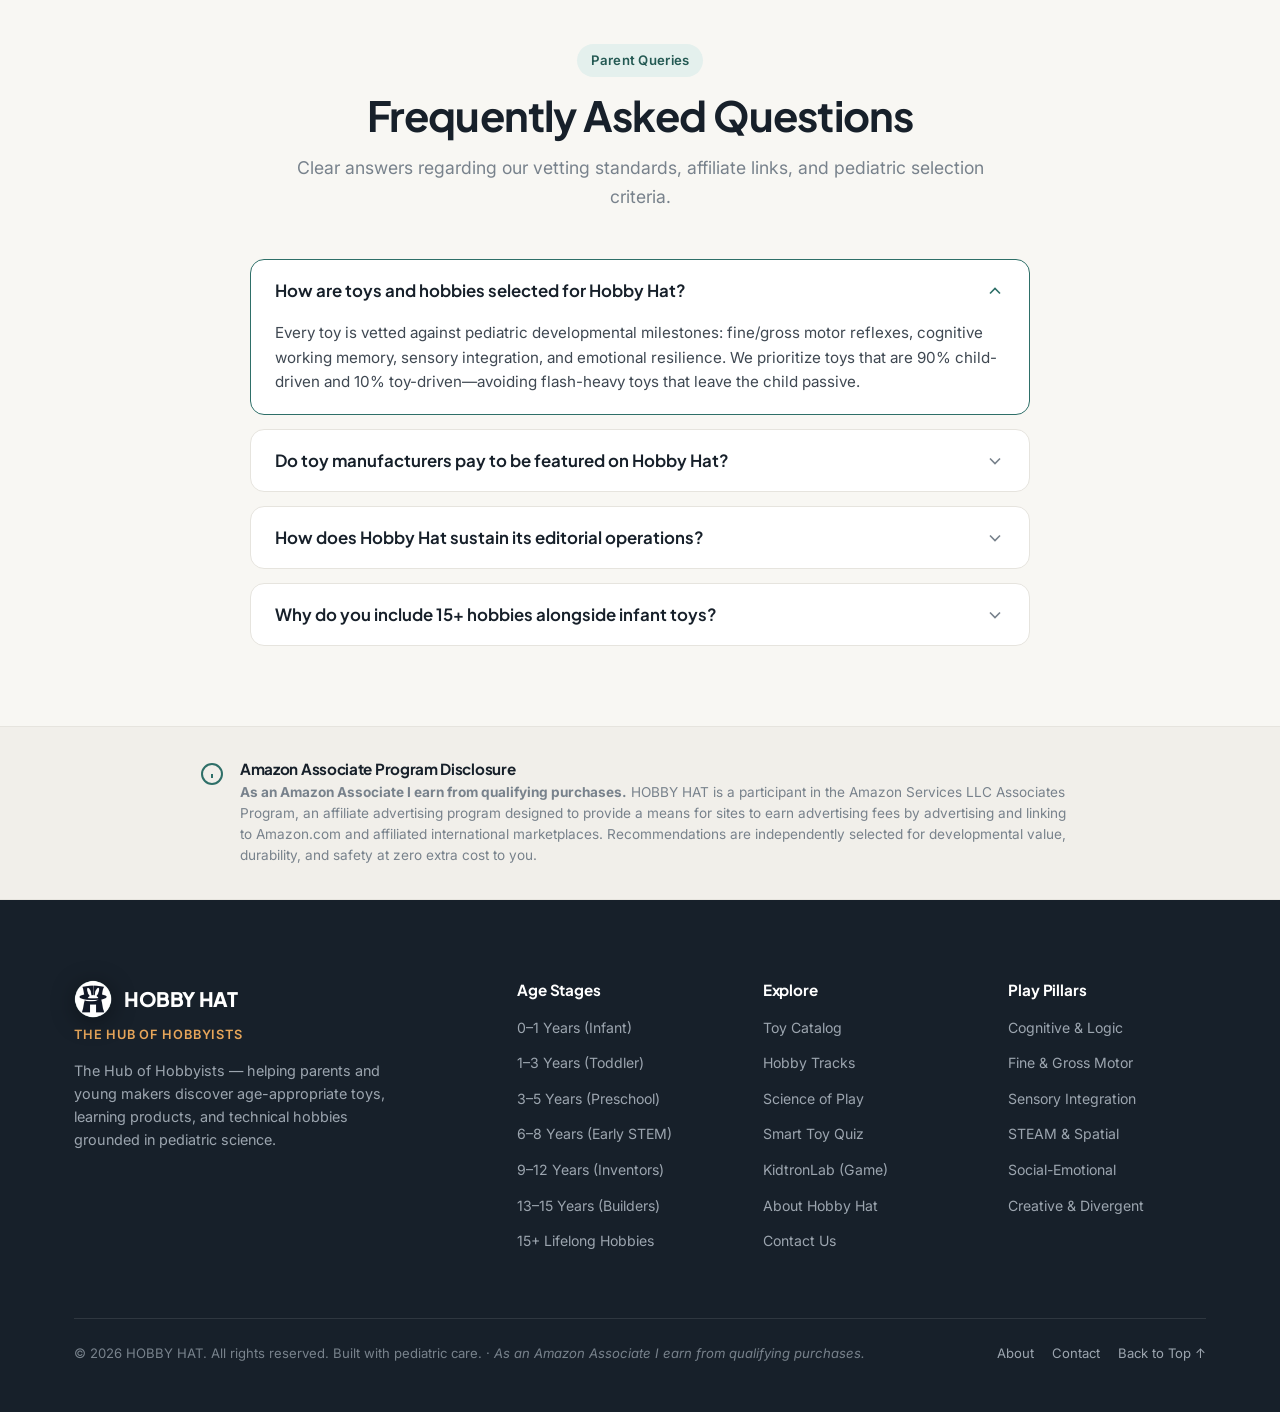
==== commit f648dfd7: "style(copy): Refine professional SEO copy for Kidtron Lab and Hobby Hat, remove raw tags, update to " ====
--- a/index.html
+++ b/index.html
@@ -6,18 +6,18 @@
   <script async src="https://www.googletagmanager.com/gtm.js?id=GTM-NL523JTV"></script>
   <script>
     window.dataLayer = window.dataLayer || [];
-    function gtag(){dataLayer.push(arguments);}
+    function gtag() { dataLayer.push(arguments); }
     gtag('js', new Date());
   </script>
   <meta charset="UTF-8">
   <meta name="viewport" content="width=device-width, initial-scale=1.0">
   <meta http-equiv="X-Content-Type-Options" content="nosniff">
   <meta name="referrer" content="strict-origin-when-cross-origin">
-  <title>HOBBY HAT (HobbyHat) — The Hub of Hobbyists | Toys, Hobbies & KidtronLab Game</title>
+  <title>HOBBY HAT — The Hub of Hobbyists | Evidence-Guided Toys & Kidtron Lab Game</title>
   <meta name="description"
-    content="Discover HOBBY HAT (hobbyhat): Pediatric-guided developmental toys, 15+ hobbies, and the free KidtronLab (hobbyhatgame) interactive STEM circuit simulator game.">
+    content="Discover HOBBY HAT: Pediatric-guided developmental toys, 15+ hobbies, and the free Kidtron Lab interactive STEM circuit simulator game for kids and students.">
   <meta name="keywords"
-    content="hobbyhat, hobby hat, hobbyhatgame, hobby hat game, kidtronlab, kidtron lab, toys by age, pediatric toys, stem electronics game, hobbyists">
+    content="hobbyhat, hobby hat, kidtronlab, kidtron lab, toys by age, pediatric toys, stem electronics game, hobbyists">
   <link rel="canonical" href="https://rithin-hobbyhat.github.io/hobbyhat/">
   <link rel="stylesheet" href="style.css">
   <link rel="icon" type="image/png" href="assets/brand/favicon.png">
@@ -26,15 +26,15 @@
     "@context": "https://schema.org",
     "@type": "WebSite",
     "name": "HOBBY HAT",
-    "alternateName": ["Hobby Hat", "hobbyhat", "hobbyhatgame", "Hobby Hat Game", "KidtronLab STEM Hub"],
+    "alternateName": ["Hobby Hat", "Kidtron Lab STEM Hub"],
     "url": "https://rithin-hobbyhat.github.io/hobbyhat/",
     "hasPart": [
       {
         "@type": "WebApplication",
-        "name": "KidtronLab (Kidtron Lab)",
-        "alternateName": ["hobbyhatgame", "Hobby Hat Game", "KidtronLab"],
+        "name": "Kidtron Lab",
+        "alternateName": ["KidtronLab", "Kidtron Lab Circuit Simulator"],
         "url": "https://rithin-hobbyhat.github.io/hobbyhat/kidtronlab.html",
-        "description": "The official HOBBY HAT interactive circuit simulator and STEM electronics game."
+        "description": "Kidtron Lab is the interactive circuit simulator educational STEM game from Hobby Hat, for kids and students."
       }
     ]
   }
@@ -134,7 +134,9 @@
               </svg>
             </a>
             <a href="#hobbies" class="btn btn-secondary btn-lg">Explore Hobbies (15+)</a>
-            <a href="kidtronlab.html" class="btn btn-secondary btn-lg" style="background: rgba(46,111,104,0.08); border-color: #2E6F68; color: #2E6F68; font-weight: 600;">⚡ Play KidtronLab</a>
+            <a href="kidtronlab.html" class="btn btn-secondary btn-lg"
+              style="background: rgba(46,111,104,0.08); border-color: #2E6F68; color: #2E6F68; font-weight: 600;">⚡ Play
+              KidtronLab</a>
           </div>
 
           <div class="hero-trust-bar">
@@ -350,18 +352,24 @@
             milestones, cognitive curiosity, and neural growth window.</p>
         </div>
 
-        <!-- Feature Spotlight: KidtronLab STEM Game -->
-        <div style="margin-bottom: var(--space-6); background: linear-gradient(135deg, rgba(46,111,104,0.06), rgba(231,166,90,0.08)); border: 1.5px solid rgba(46,111,104,0.22); border-radius: var(--radius-lg); padding: var(--space-4) var(--space-5); display: flex; flex-wrap: wrap; align-items: center; justify-content: space-between; gap: var(--space-3);">
+        <!-- Feature Spotlight: Kidtron Lab STEM Game -->
+        <div
+          style="margin-bottom: var(--space-6); background: linear-gradient(135deg, rgba(46,111,104,0.06), rgba(231,166,90,0.08)); border: 1.5px solid rgba(46,111,104,0.22); border-radius: var(--radius-lg); padding: var(--space-4) var(--space-5); display: flex; flex-wrap: wrap; align-items: center; justify-content: space-between; gap: var(--space-3);">
           <div style="max-width: 680px;">
-            <div style="display: inline-flex; align-items: center; gap: 6px; font-size: 0.82rem; font-weight: 700; color: #2E6F68; text-transform: uppercase; letter-spacing: 0.05em; margin-bottom: 4px;">
+            <div
+              style="display: inline-flex; align-items: center; gap: 6px; font-size: 0.82rem; font-weight: 700; color: #2E6F68; text-transform: uppercase; letter-spacing: 0.05em; margin-bottom: 4px;">
               <span>⚡ Featured Interactive STEM Experience</span>
             </div>
-            <h3 style="font-size: 1.35rem; margin-bottom: 4px; color: var(--color-text);">KidtronLab (Kidtron Lab) — The Official HOBBY HAT Game (hobbyhatgame)</h3>
-            <p style="margin: 0; color: var(--color-muted); font-size: 0.95rem;">Experience the official Hobby Hat game (hobbyhatgame): build real circuits, wire switches, bulbs, batteries, and solve 28 curriculum electronics challenges right in your browser.</p>
-          </div>
-          <a href="kidtronlab.html" class="btn btn-primary" style="white-space: nowrap; display: inline-flex; align-items: center; gap: 8px;">
-            <span>Play KidtronLab Free</span>
-            <svg width="16" height="16" viewBox="0 0 24 24" fill="none" stroke="currentColor" stroke-width="2.5"><line x1="5" y1="12" x2="19" y2="12"/><polyline points="12 5 19 12 12 19"/></svg>
+            <h3 style="font-size: 1.35rem; margin-bottom: 4px; color: var(--color-text);">Kidtron Lab — Interactive Circuit Simulator</h3>
+            <p style="margin: 0; color: var(--color-muted); font-size: 0.95rem;">Kidtron Lab is the interactive circuit simulator educational STEM game from Hobby Hat, for kids and students. Draw flexible wires, connect real electronic components, learn basic functions of components by playing 30 challenges, and build your own circuits freely in the sandbox.</p>
+          </div>
+          <a href="kidtronlab.html" class="btn btn-primary"
+            style="white-space: nowrap; display: inline-flex; align-items: center; gap: 8px;">
+            <span>Play Kidtron Lab Free</span>
+            <svg width="16" height="16" viewBox="0 0 24 24" fill="none" stroke="currentColor" stroke-width="2.5">
+              <line x1="5" y1="12" x2="19" y2="12" />
+              <polyline points="12 5 19 12 12 19" />
+            </svg>
           </a>
         </div>
 
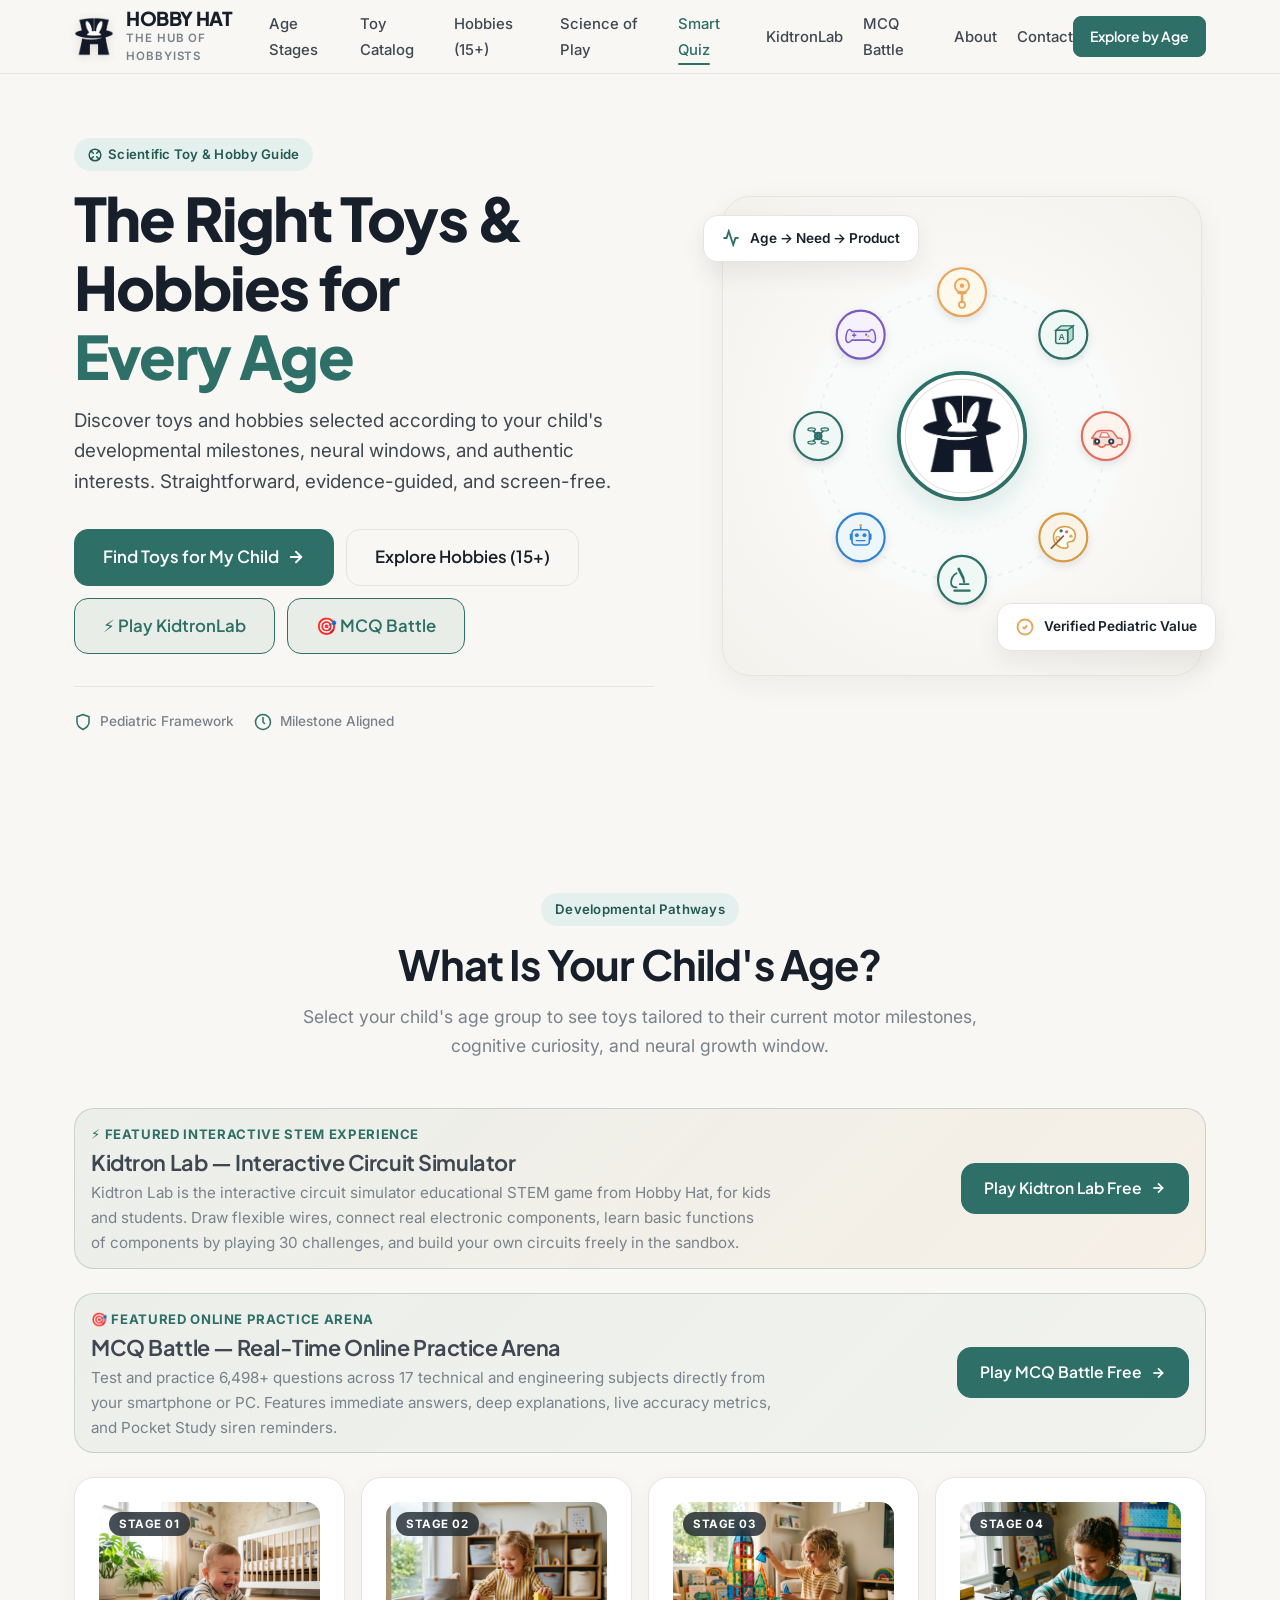
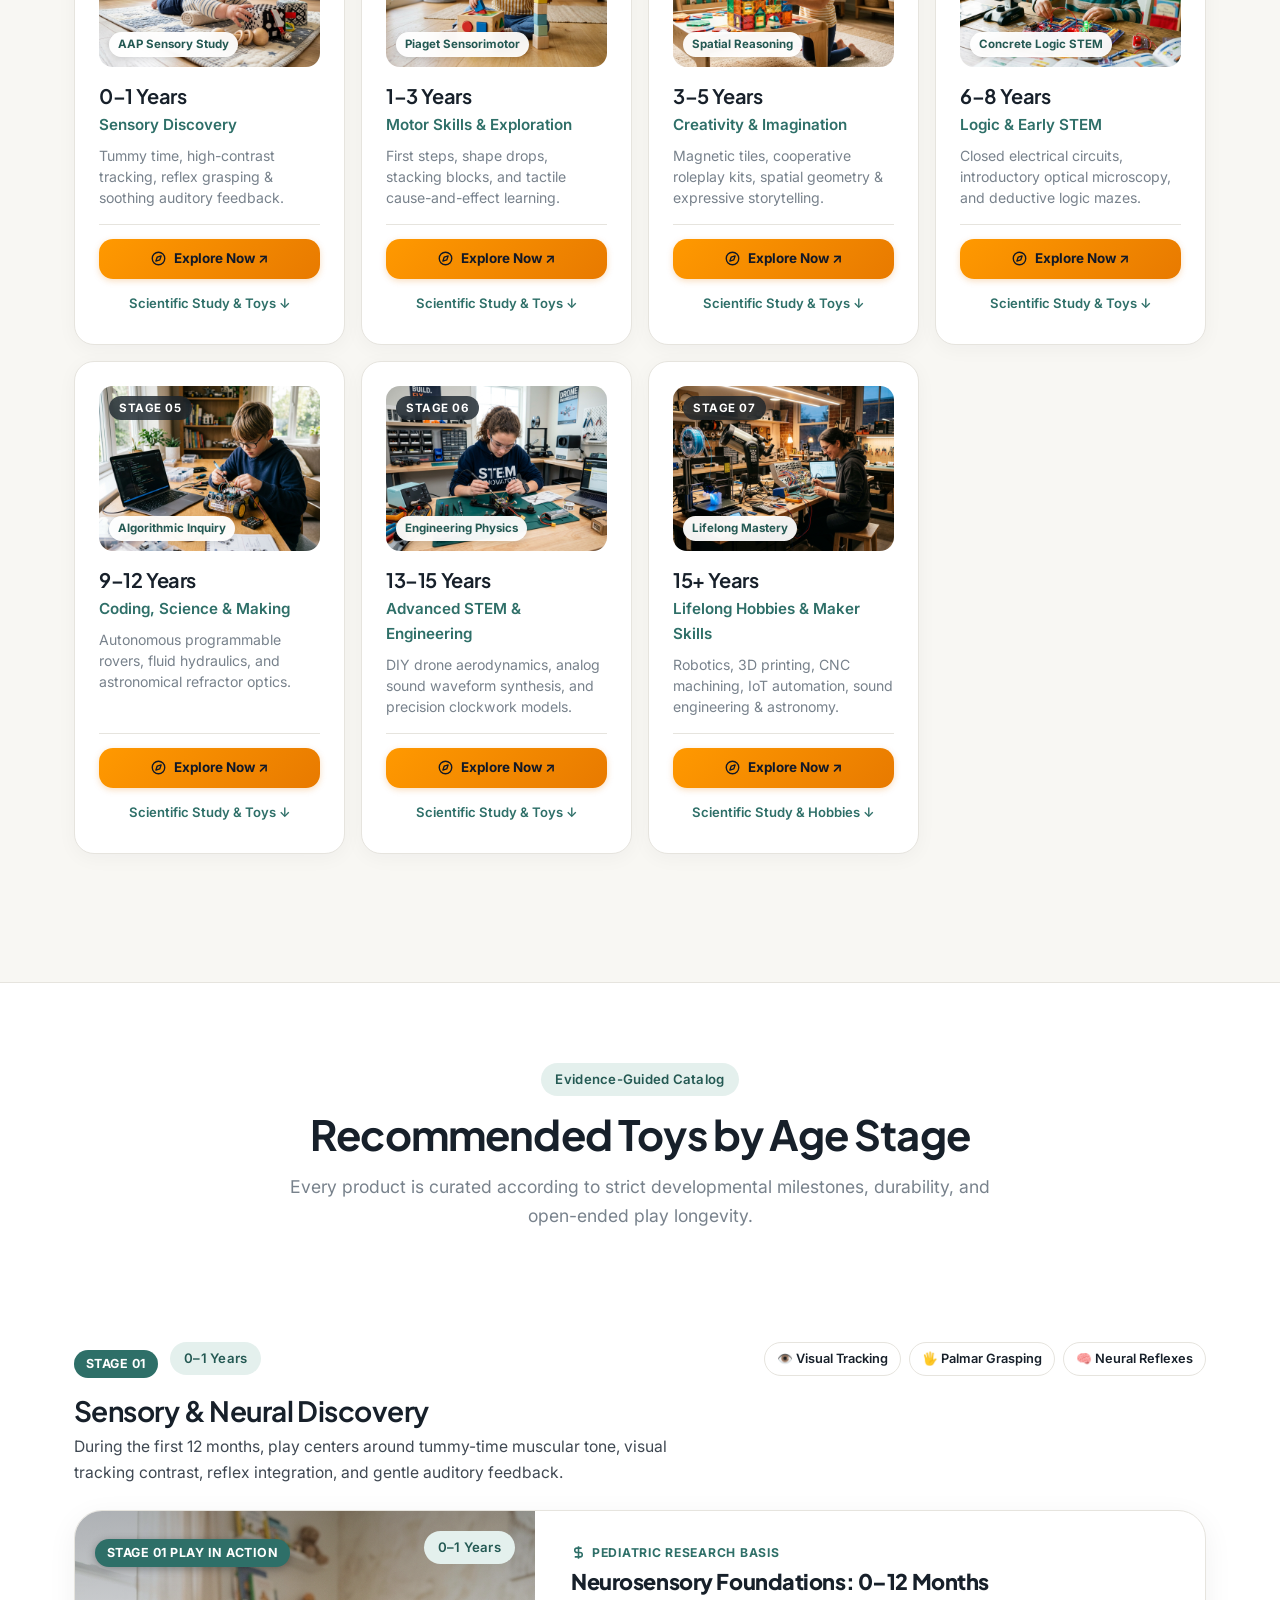
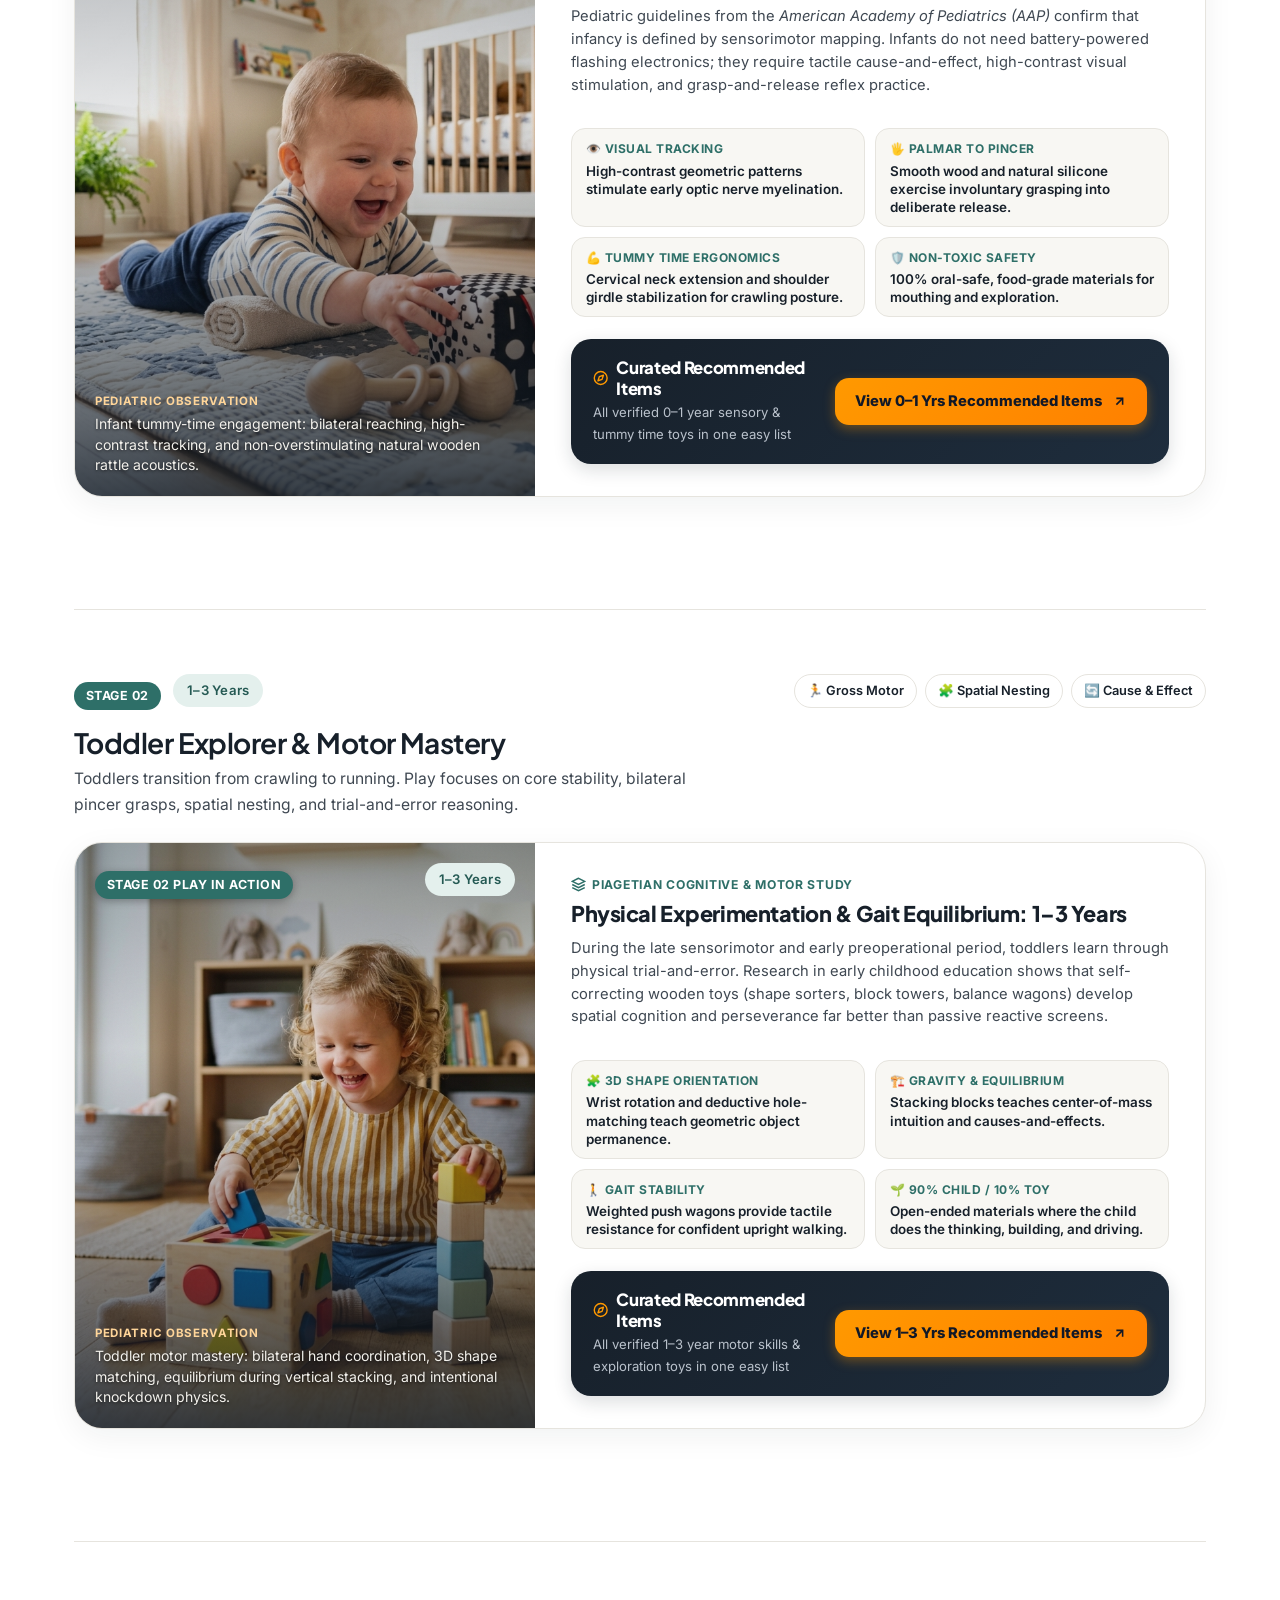
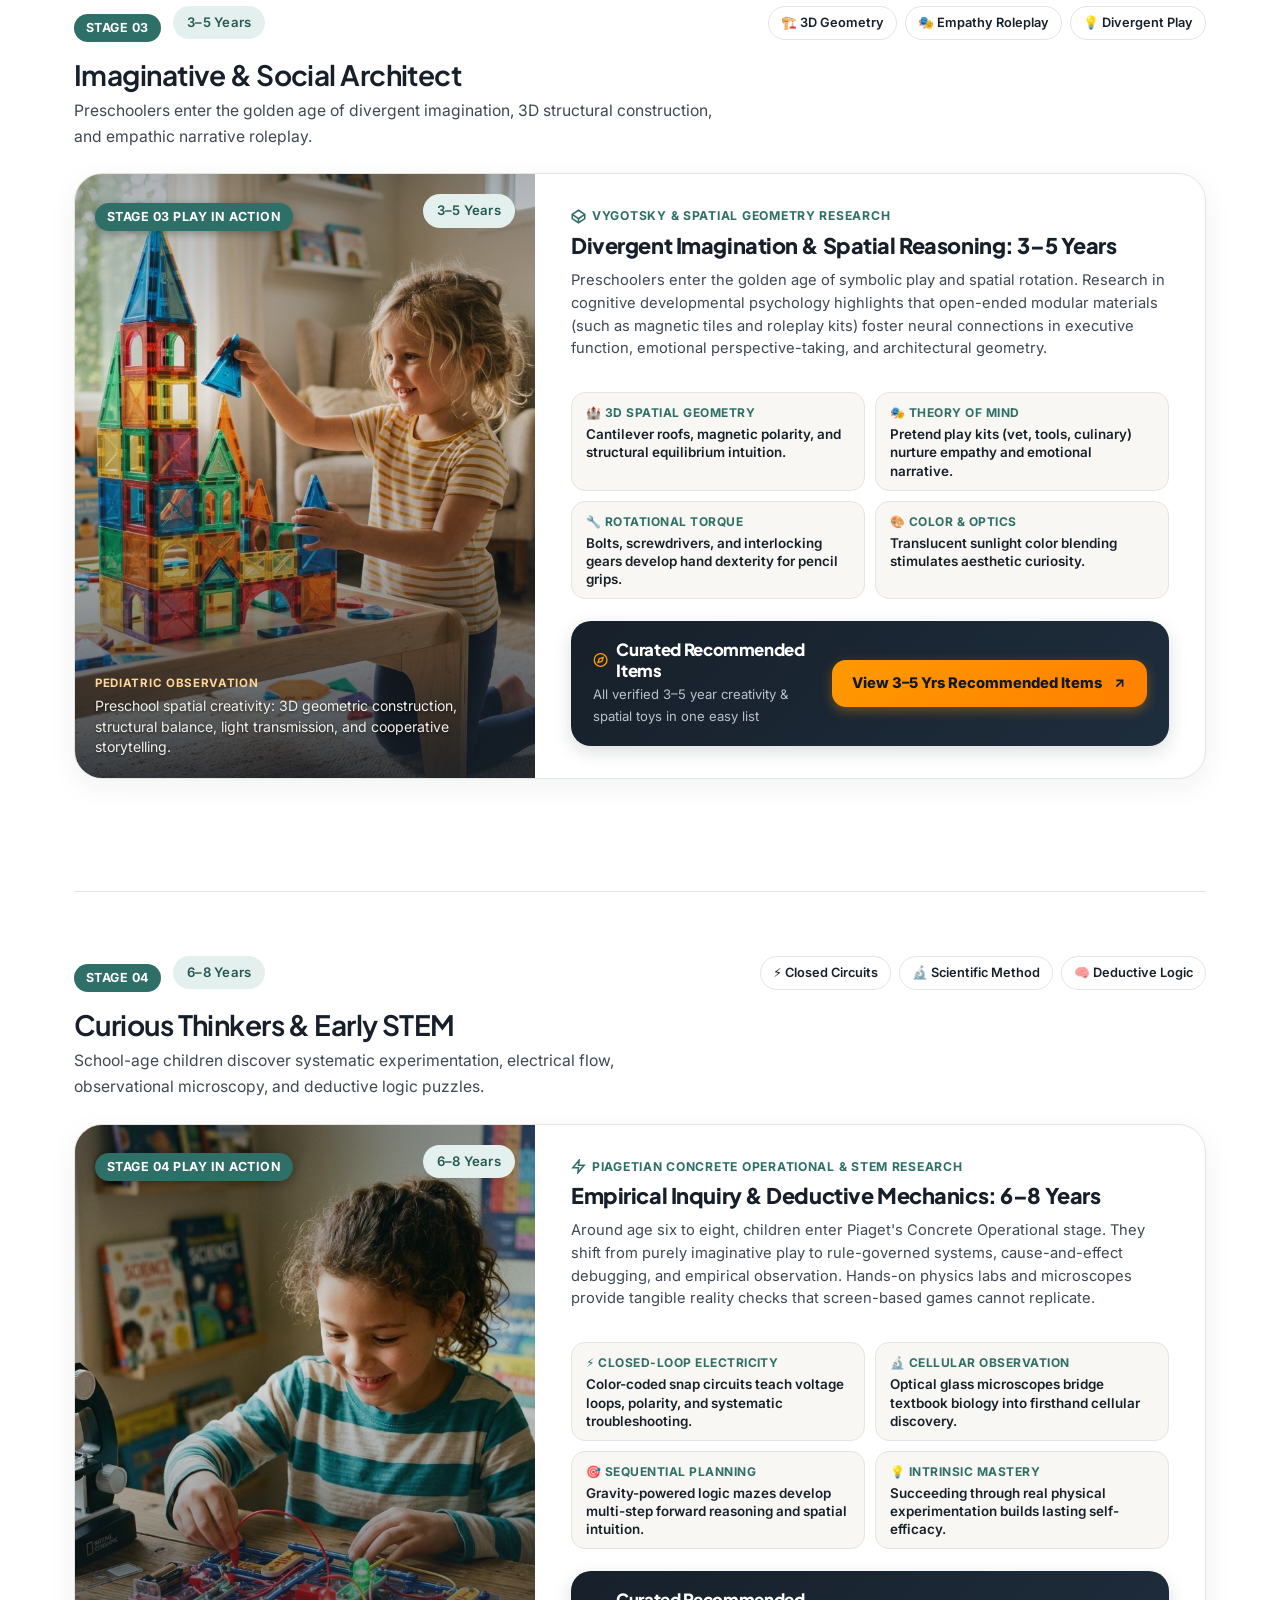
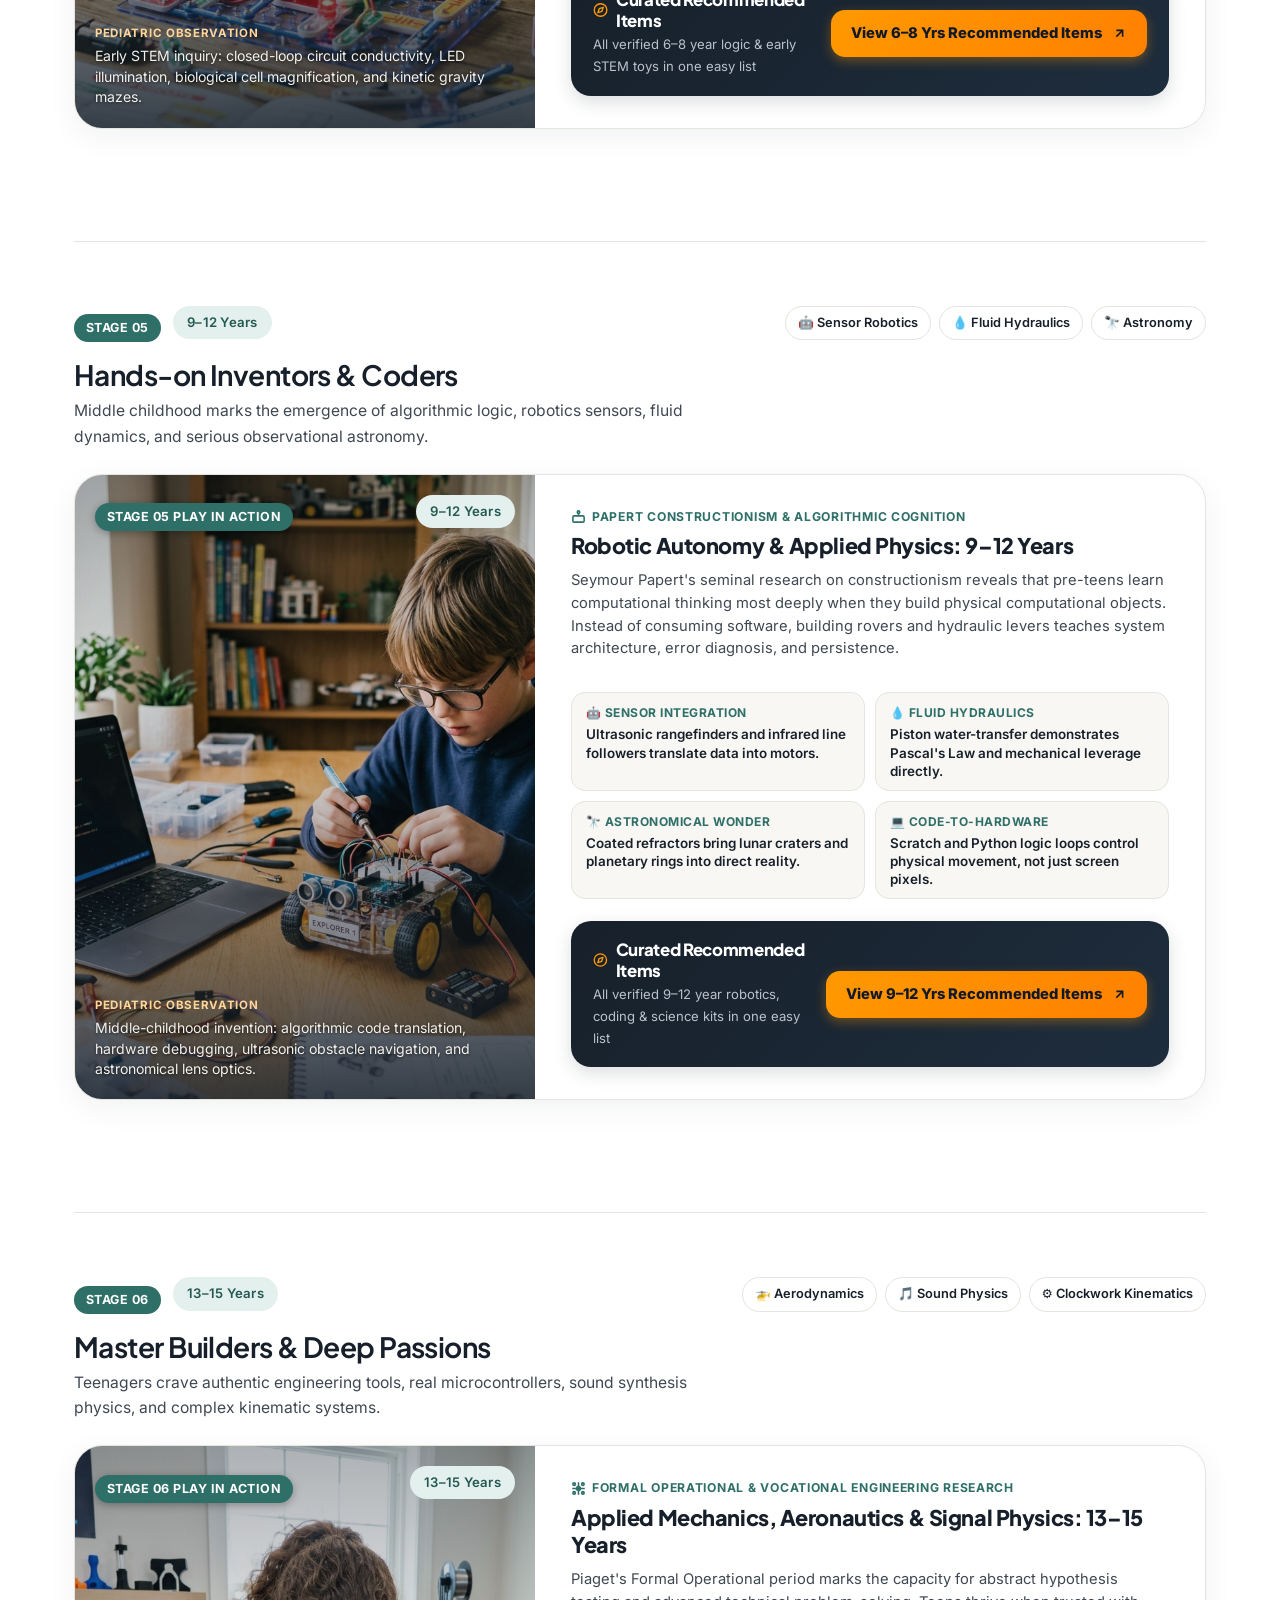
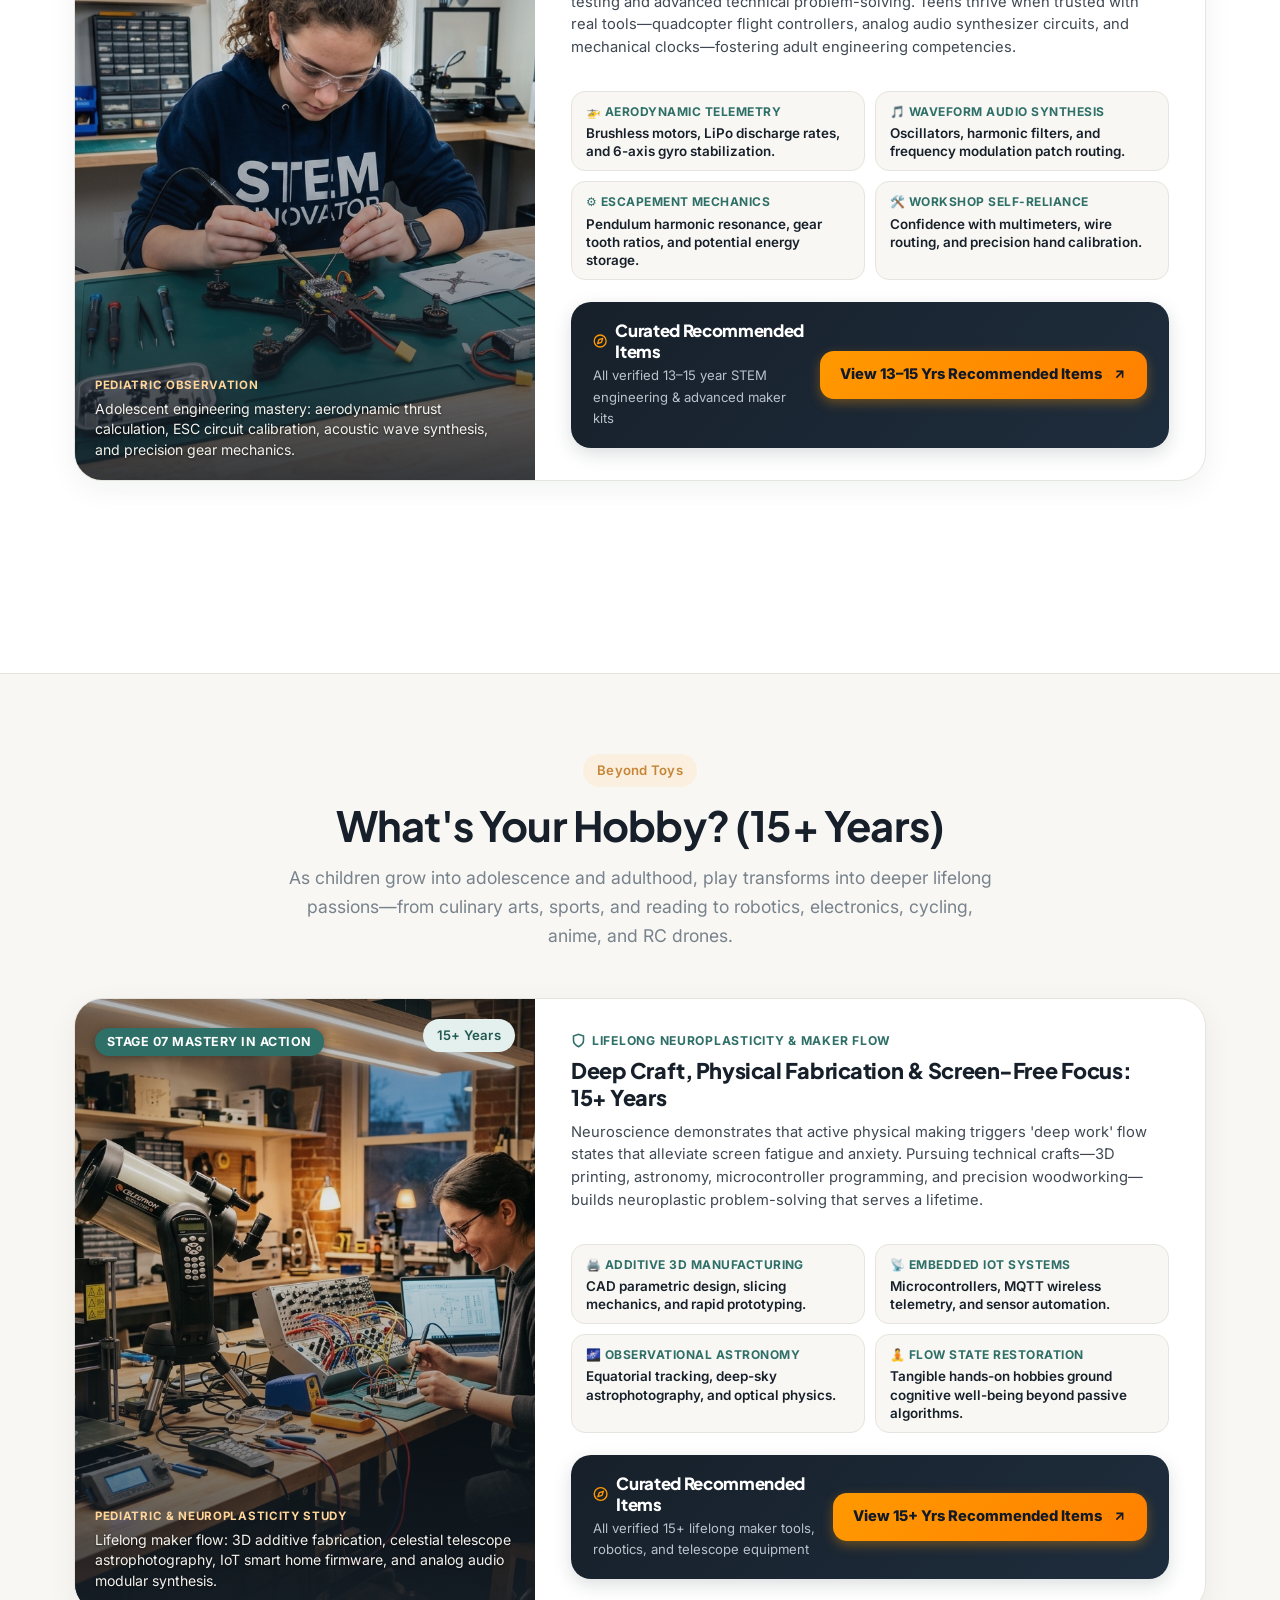
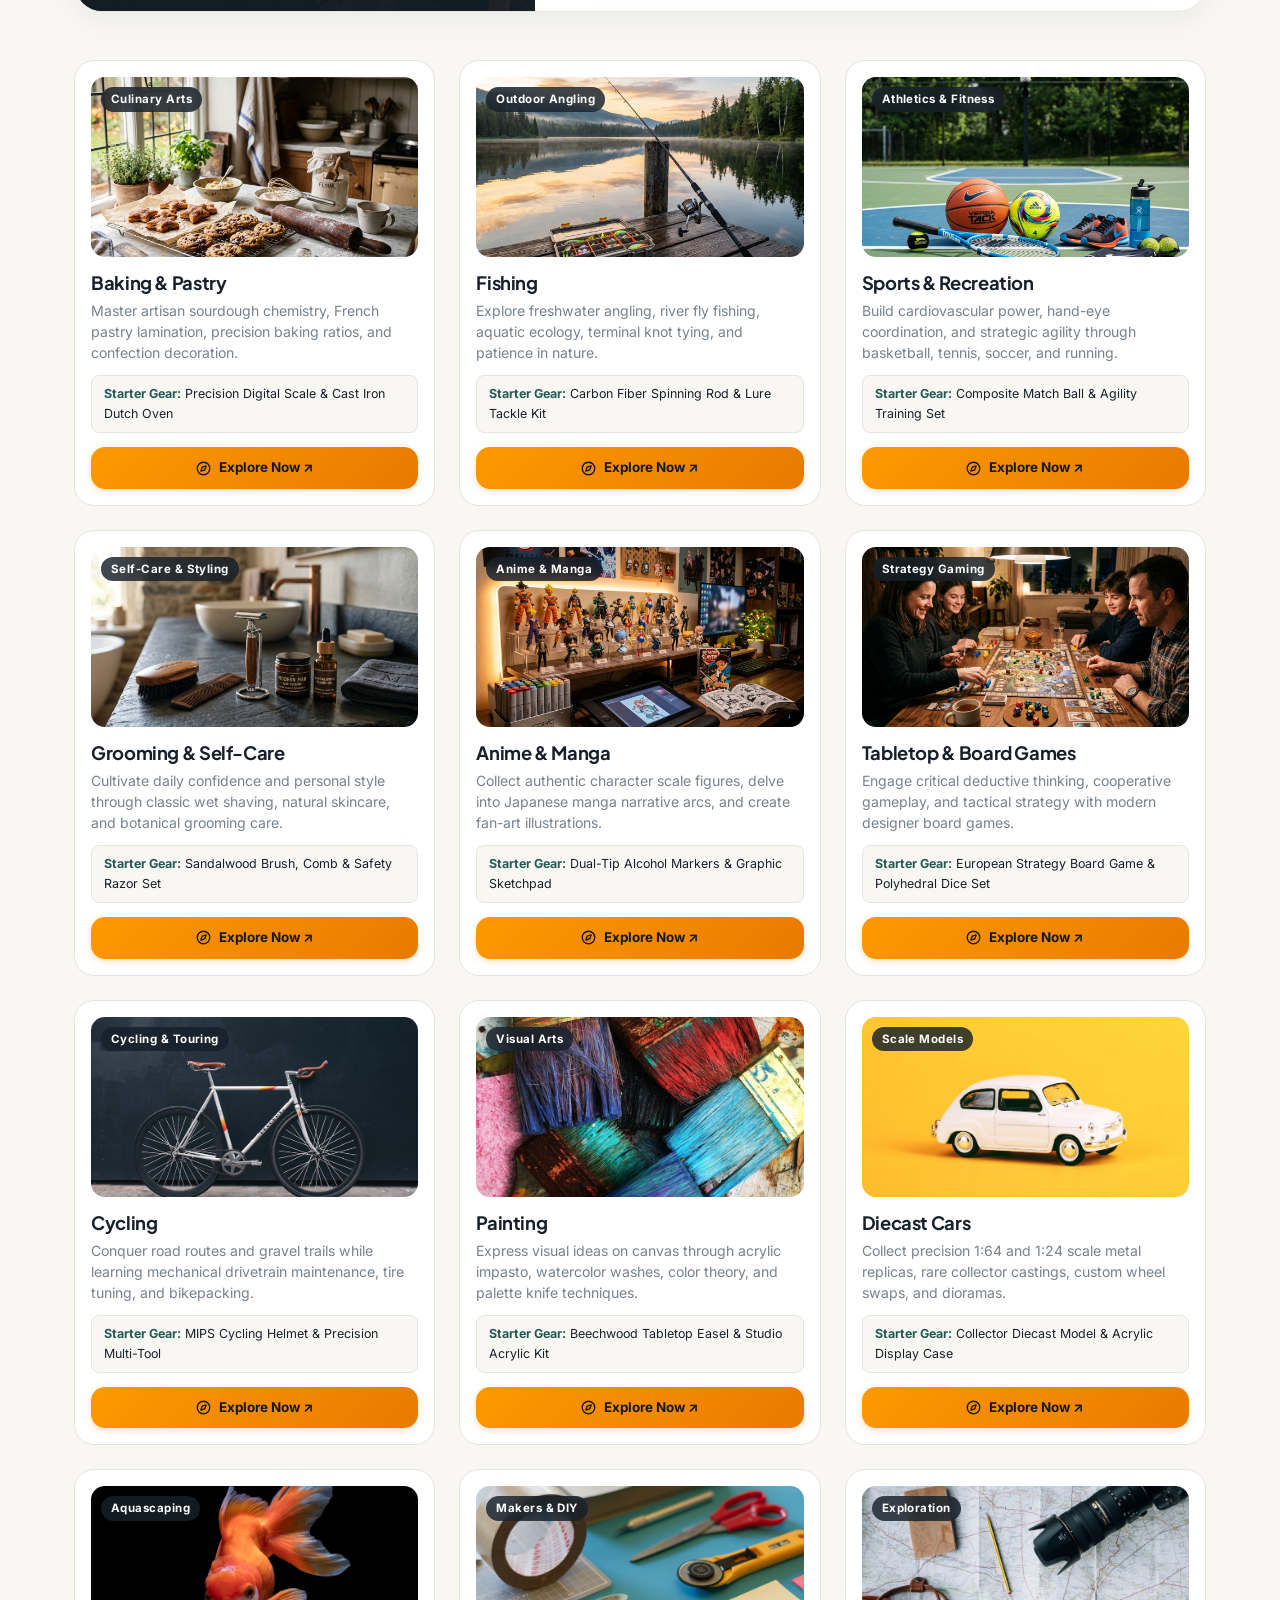
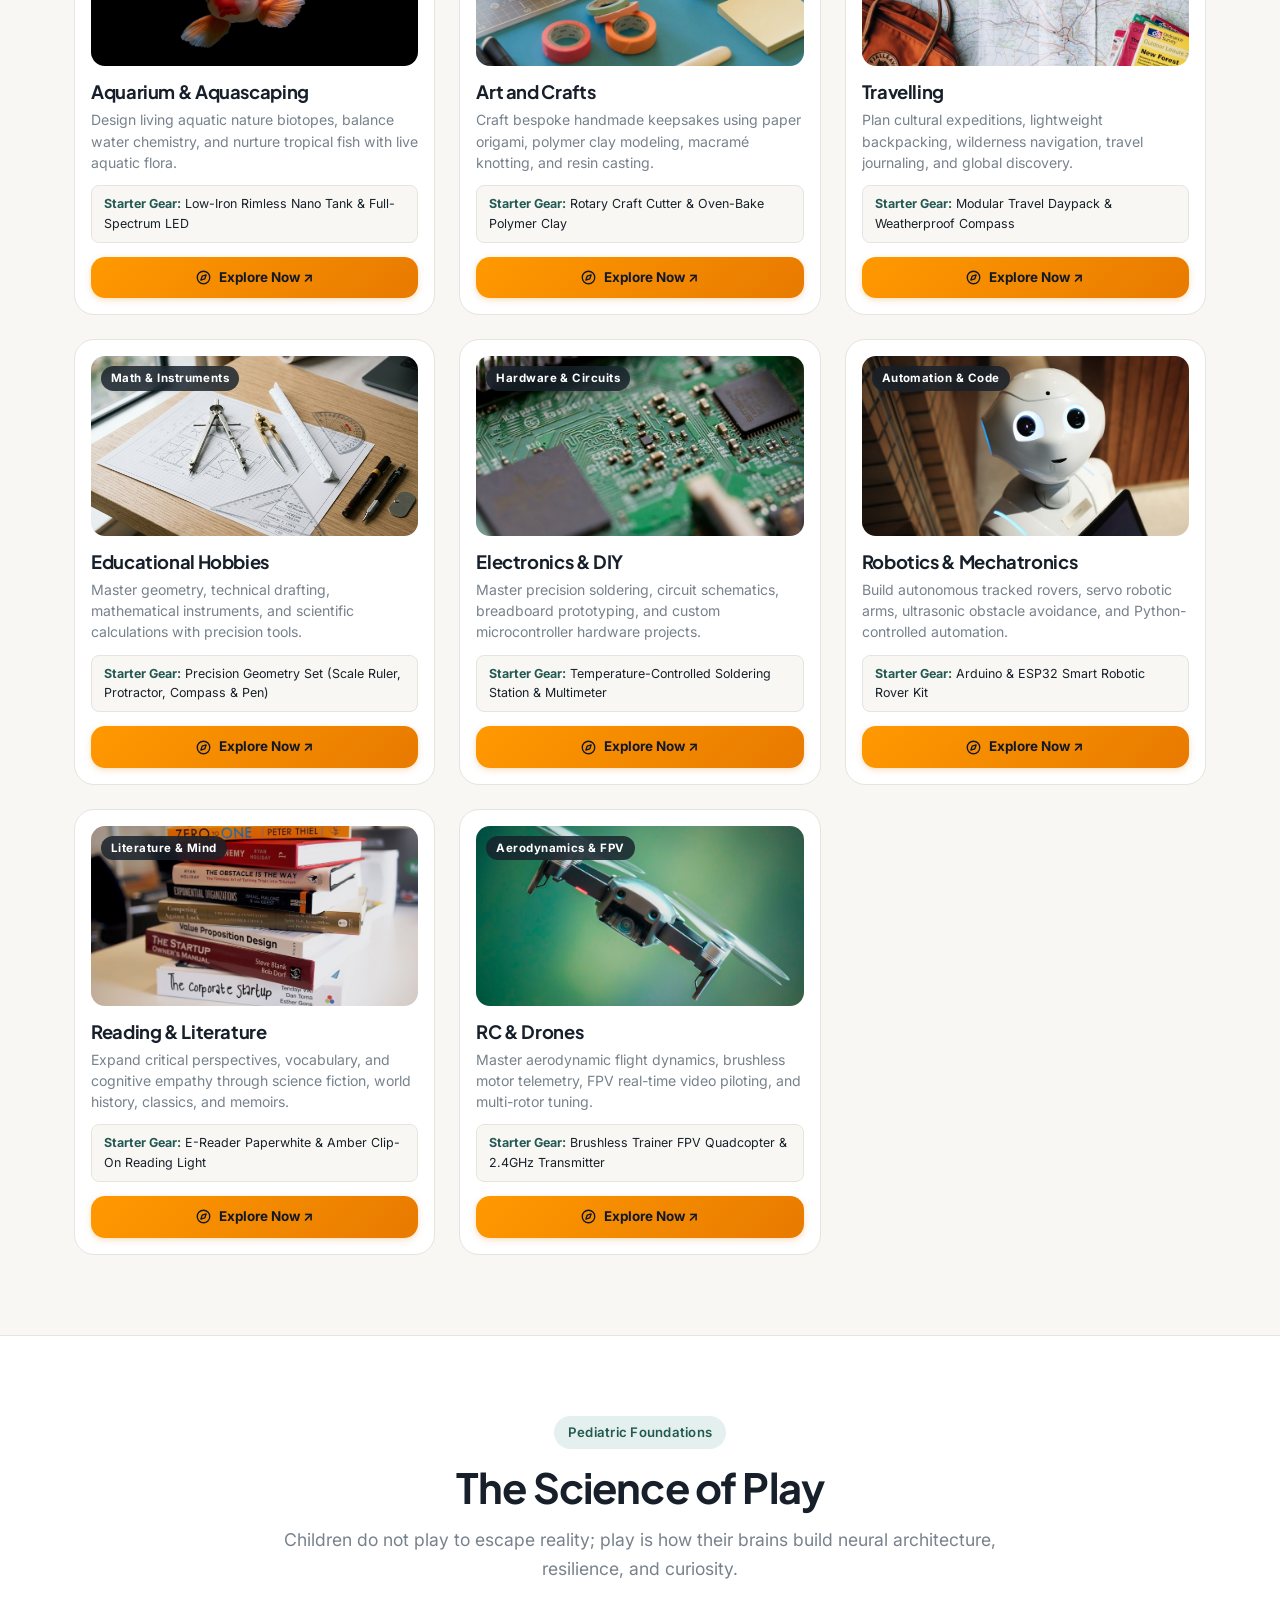
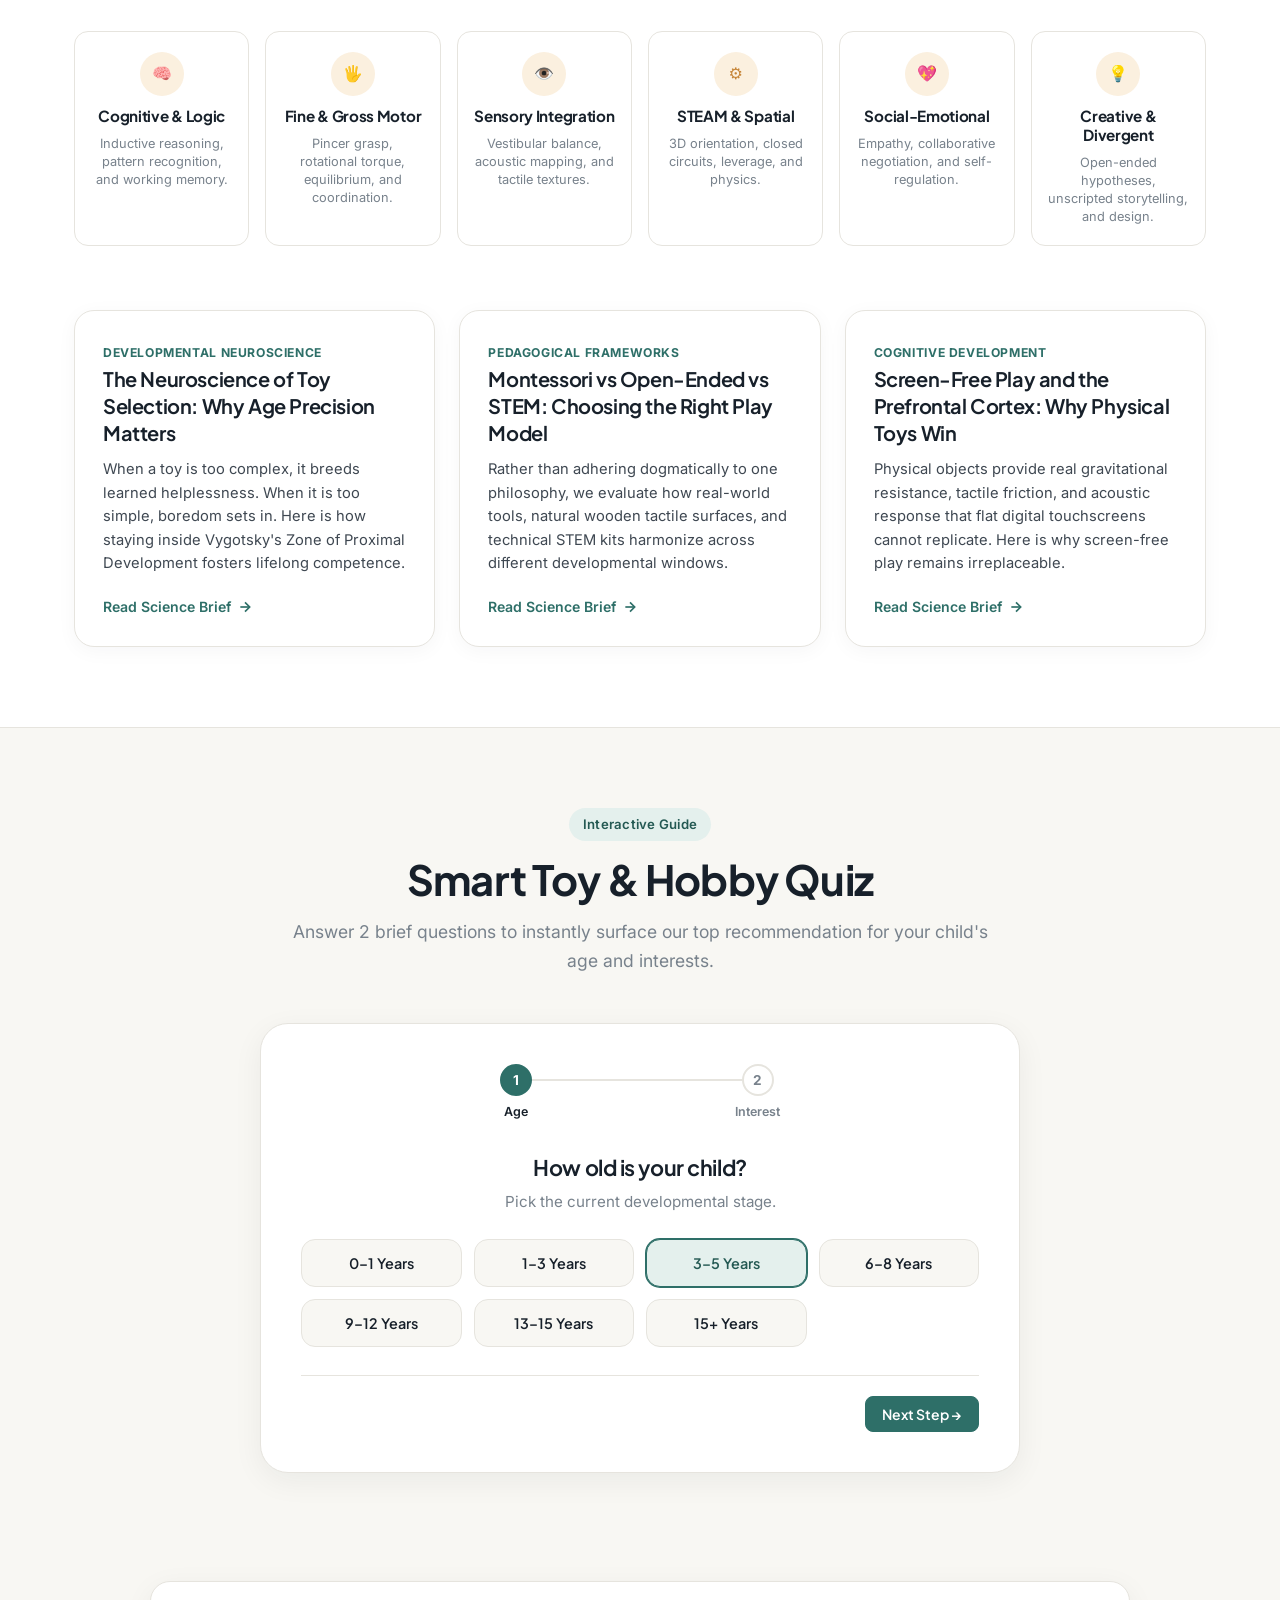
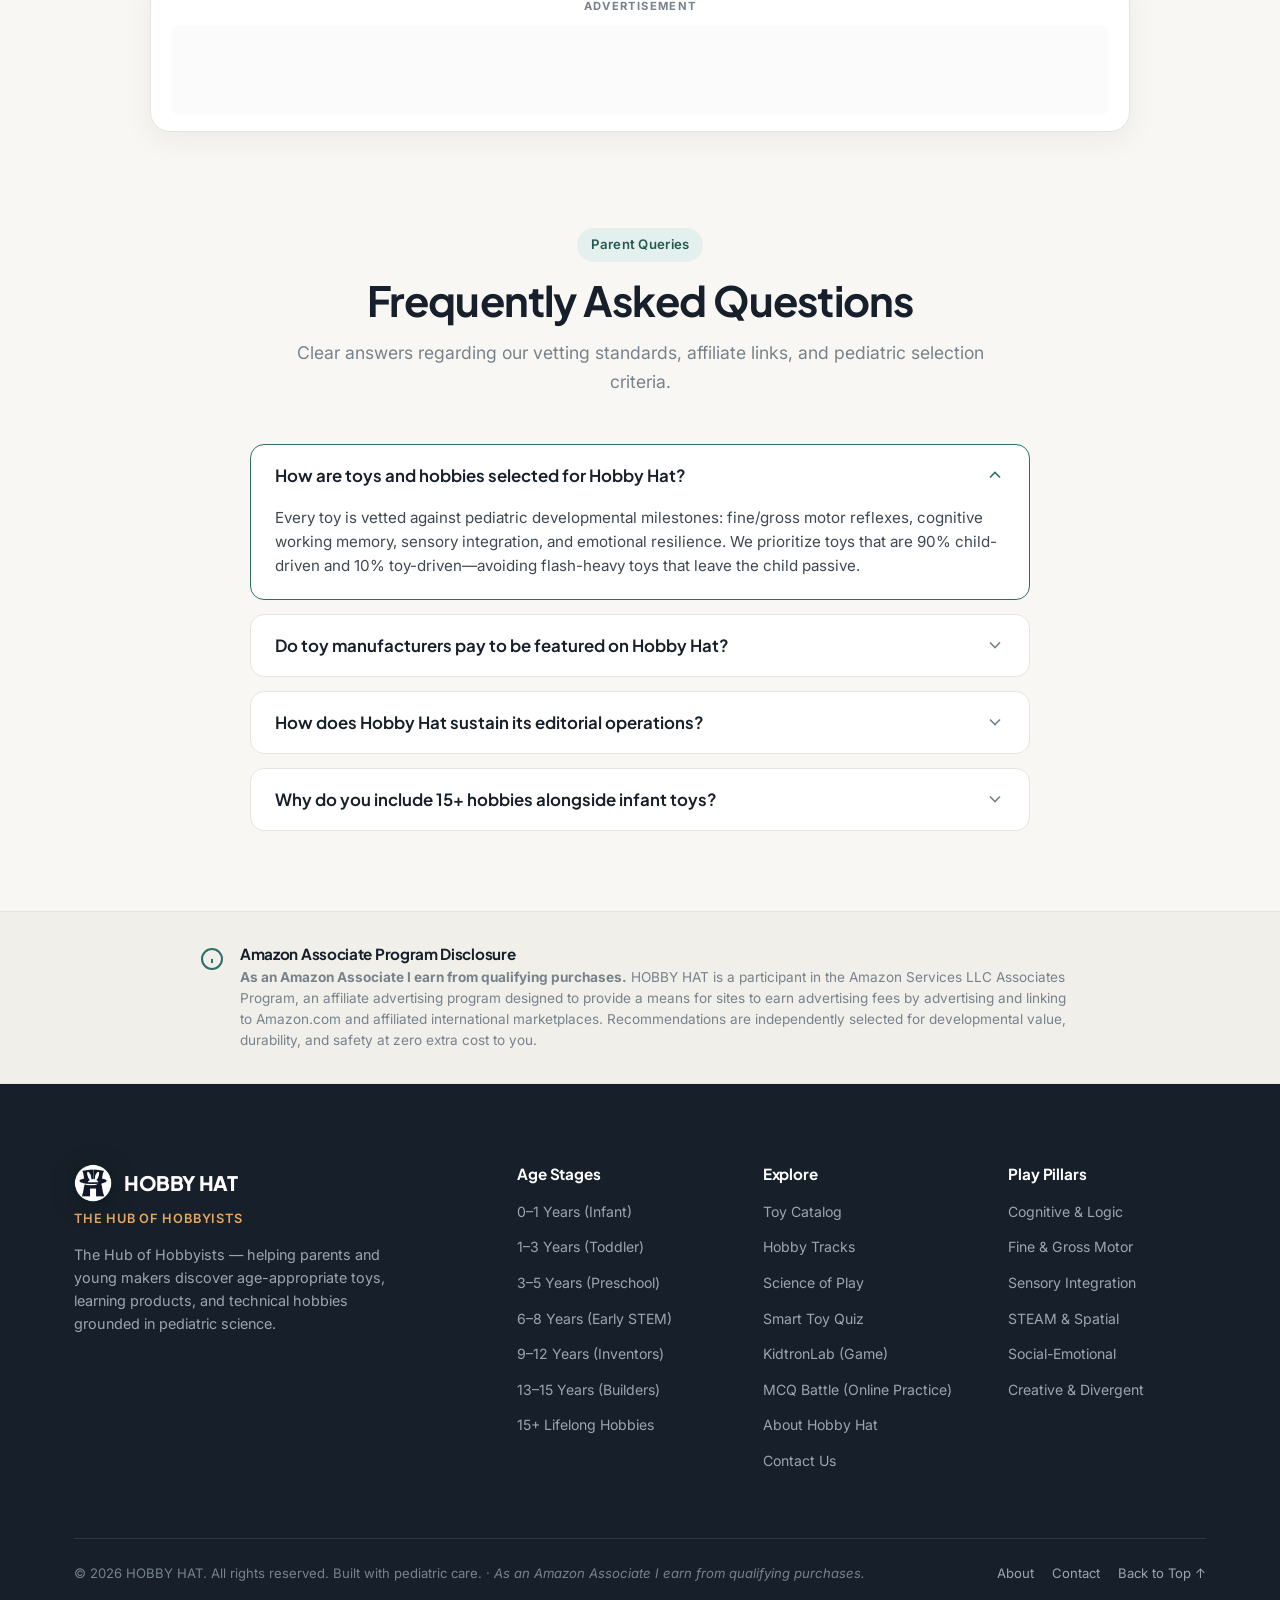
==== commit b0807b06: "Add MCQ Battle online page with smartphone support, adsense, analytics, and update website branding" ====
--- a/index.html
+++ b/index.html
@@ -35,6 +35,13 @@
         "alternateName": ["KidtronLab", "Kidtron Lab Circuit Simulator"],
         "url": "https://rithin-hobbyhat.github.io/hobbyhat/kidtronlab.html",
         "description": "Kidtron Lab is the interactive circuit simulator educational STEM game from Hobby Hat, for kids and students."
+      },
+      {
+        "@type": "WebApplication",
+        "name": "MCQ Battle",
+        "alternateName": ["Hobby Hat MCQ Battle", "MCQ Practice Arena"],
+        "url": "https://rithin-hobbyhat.github.io/hobbyhat/mcq-battle.html",
+        "description": "MCQ Battle is the real-time online technical quiz practice arena from Hobby Hat featuring 6,498+ questions across 17 subjects for smartphone and PC."
       }
     ]
   }
@@ -66,6 +73,7 @@
           <li><a href="#science" class="nav-link">Science of Play</a></li>
           <li><a href="#quiz" class="nav-link">Smart Quiz</a></li>
           <li><a href="kidtronlab.html" class="nav-link">KidtronLab</a></li>
+          <li><a href="mcq-battle.html" class="nav-link">MCQ Battle</a></li>
           <li><a href="about.html" class="nav-link">About</a></li>
           <li><a href="contact.html" class="nav-link">Contact</a></li>
         </ul>
@@ -95,6 +103,7 @@
         <li><a href="#science">Science of Play</a></li>
         <li><a href="#quiz">Smart Toy Quiz</a></li>
         <li><a href="kidtronlab.html">KidtronLab (Play Game)</a></li>
+        <li><a href="mcq-battle.html">MCQ Battle (Play Online)</a></li>
         <li><a href="about.html">About Our Mission</a></li>
         <li><a href="contact.html">Contact Us</a></li>
       </ul>
@@ -135,8 +144,9 @@
             </a>
             <a href="#hobbies" class="btn btn-secondary btn-lg">Explore Hobbies (15+)</a>
             <a href="kidtronlab.html" class="btn btn-secondary btn-lg"
-              style="background: rgba(46,111,104,0.08); border-color: #2E6F68; color: #2E6F68; font-weight: 600;">⚡ Play
-              KidtronLab</a>
+              style="background: rgba(46,111,104,0.08); border-color: #2E6F68; color: #2E6F68; font-weight: 600;">⚡ Play KidtronLab</a>
+            <a href="mcq-battle.html" class="btn btn-secondary btn-lg"
+              style="background: rgba(46,111,104,0.08); border-color: #2E6F68; color: #2E6F68; font-weight: 600;">🎯 MCQ Battle</a>
           </div>
 
           <div class="hero-trust-bar">
@@ -360,12 +370,37 @@
               style="display: inline-flex; align-items: center; gap: 6px; font-size: 0.82rem; font-weight: 700; color: #2E6F68; text-transform: uppercase; letter-spacing: 0.05em; margin-bottom: 4px;">
               <span>⚡ Featured Interactive STEM Experience</span>
             </div>
-            <h3 style="font-size: 1.35rem; margin-bottom: 4px; color: var(--color-text);">Kidtron Lab — Interactive Circuit Simulator</h3>
-            <p style="margin: 0; color: var(--color-muted); font-size: 0.95rem;">Kidtron Lab is the interactive circuit simulator educational STEM game from Hobby Hat, for kids and students. Draw flexible wires, connect real electronic components, learn basic functions of components by playing 30 challenges, and build your own circuits freely in the sandbox.</p>
+            <h3 style="font-size: 1.35rem; margin-bottom: 4px; color: var(--color-text);">Kidtron Lab — Interactive
+              Circuit Simulator</h3>
+            <p style="margin: 0; color: var(--color-muted); font-size: 0.95rem;">Kidtron Lab is the interactive circuit
+              simulator educational STEM game from Hobby Hat, for kids and students. Draw flexible wires, connect real
+              electronic components, learn basic functions of components by playing 30 challenges, and build your own
+              circuits freely in the sandbox.</p>
           </div>
           <a href="kidtronlab.html" class="btn btn-primary"
             style="white-space: nowrap; display: inline-flex; align-items: center; gap: 8px;">
             <span>Play Kidtron Lab Free</span>
+            <svg width="16" height="16" viewBox="0 0 24 24" fill="none" stroke="currentColor" stroke-width="2.5">
+              <line x1="5" y1="12" x2="19" y2="12" />
+              <polyline points="12 5 19 12 12 19" />
+            </svg>
+          </a>
+        </div>
+
+        <!-- Feature Spotlight: MCQ Battle Online Practice -->
+        <div
+          style="margin-bottom: var(--space-6); background: linear-gradient(135deg, rgba(46,111,104,0.06), rgba(46,111,104,0.03)); border: 1.5px solid rgba(46,111,104,0.22); border-radius: var(--radius-lg); padding: var(--space-4) var(--space-5); display: flex; flex-wrap: wrap; align-items: center; justify-content: space-between; gap: var(--space-3);">
+          <div style="max-width: 680px;">
+            <div
+              style="display: inline-flex; align-items: center; gap: 6px; font-size: 0.82rem; font-weight: 700; color: #2E6F68; text-transform: uppercase; letter-spacing: 0.05em; margin-bottom: 4px;">
+              <span>🎯 Featured Online Practice Arena</span>
+            </div>
+            <h3 style="font-size: 1.35rem; margin-bottom: 4px; color: var(--color-text);">MCQ Battle — Real-Time Online Practice Arena</h3>
+            <p style="margin: 0; color: var(--color-muted); font-size: 0.95rem;">Test and practice 6,498+ questions across 17 technical and engineering subjects directly from your smartphone or PC. Features immediate answers, deep explanations, live accuracy metrics, and Pocket Study siren reminders.</p>
+          </div>
+          <a href="mcq-battle.html" class="btn btn-primary"
+            style="white-space: nowrap; display: inline-flex; align-items: center; gap: 8px; background: #2E6F68; border-color: #2E6F68;">
+            <span>Play MCQ Battle Free</span>
             <svg width="16" height="16" viewBox="0 0 24 24" fill="none" stroke="currentColor" stroke-width="2.5">
               <line x1="5" y1="12" x2="19" y2="12" />
               <polyline points="12 5 19 12 12 19" />
@@ -2098,6 +2133,7 @@
             <li><a href="#science">Science of Play</a></li>
             <li><a href="#quiz">Smart Toy Quiz</a></li>
             <li><a href="kidtronlab.html">KidtronLab (Game)</a></li>
+            <li><a href="mcq-battle.html">MCQ Battle (Online Practice)</a></li>
             <li><a href="about.html">About Hobby Hat</a></li>
             <li><a href="contact.html">Contact Us</a></li>
           </ul>
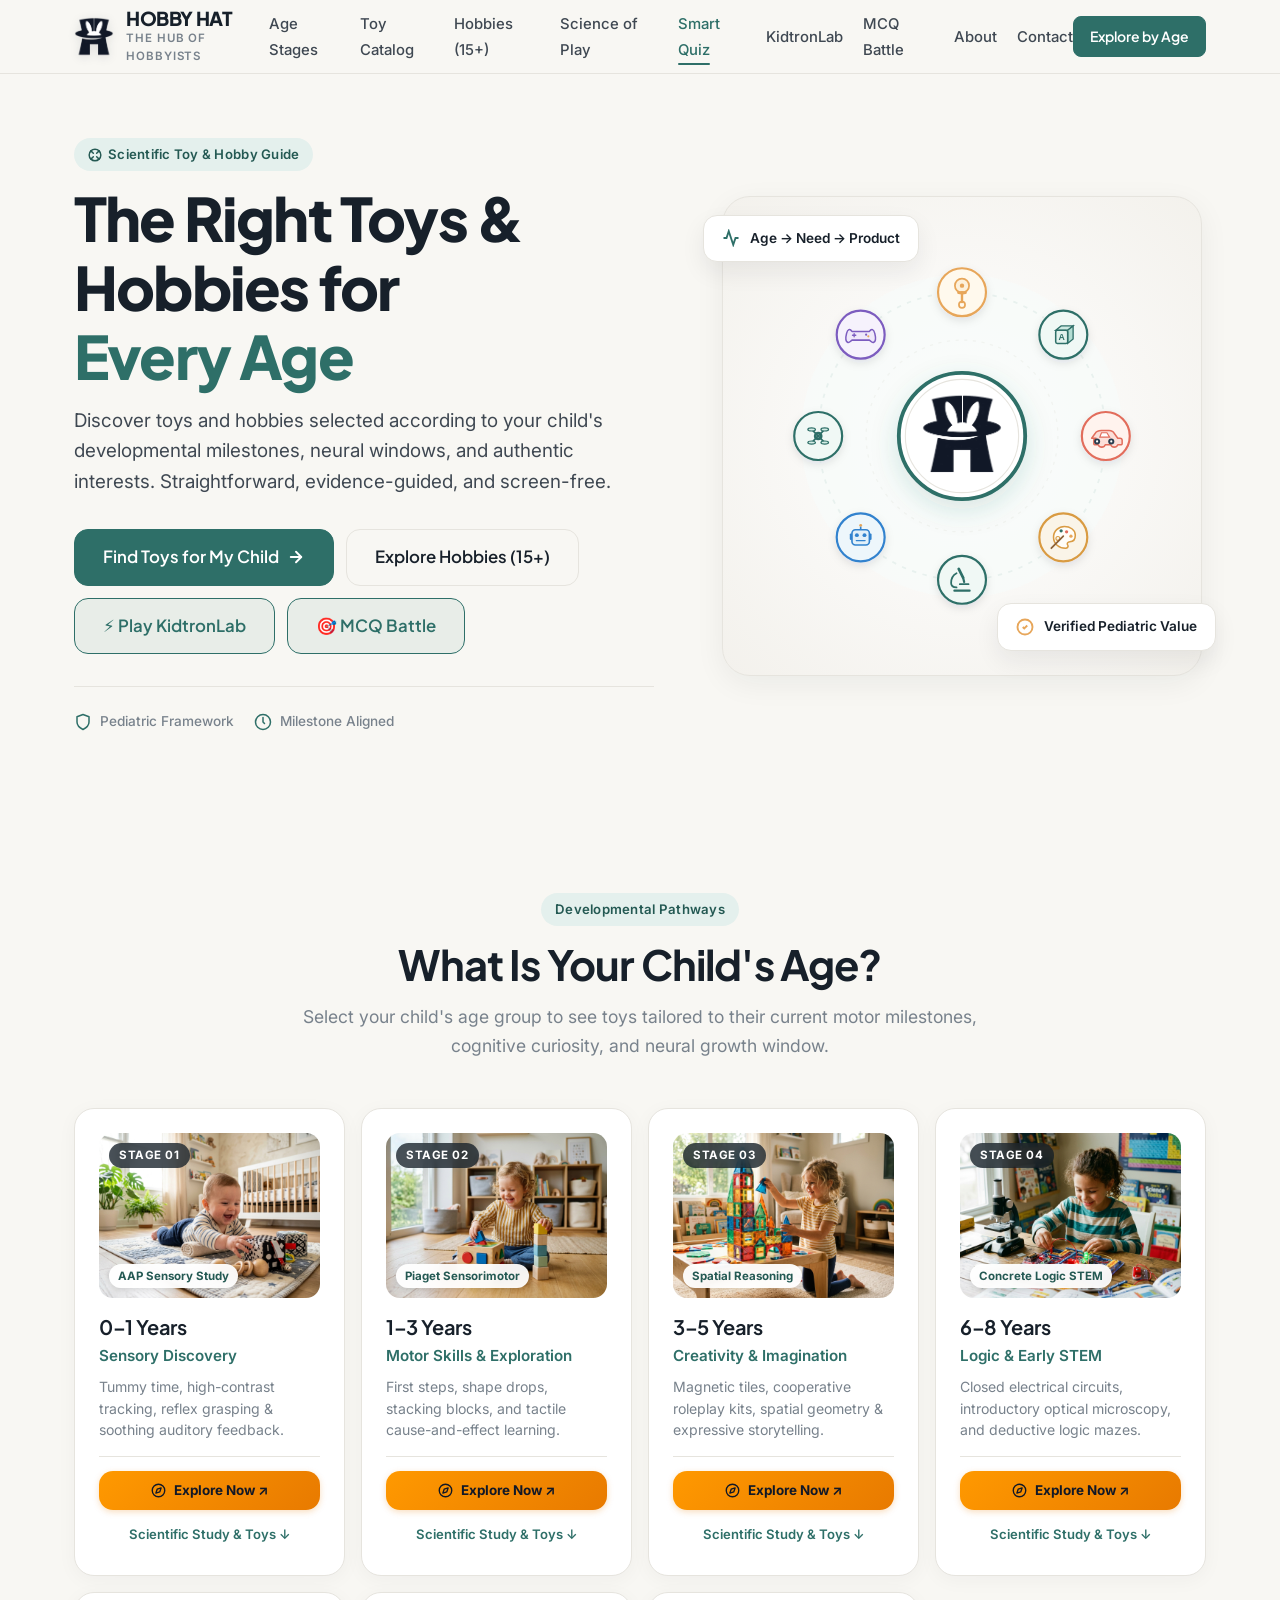
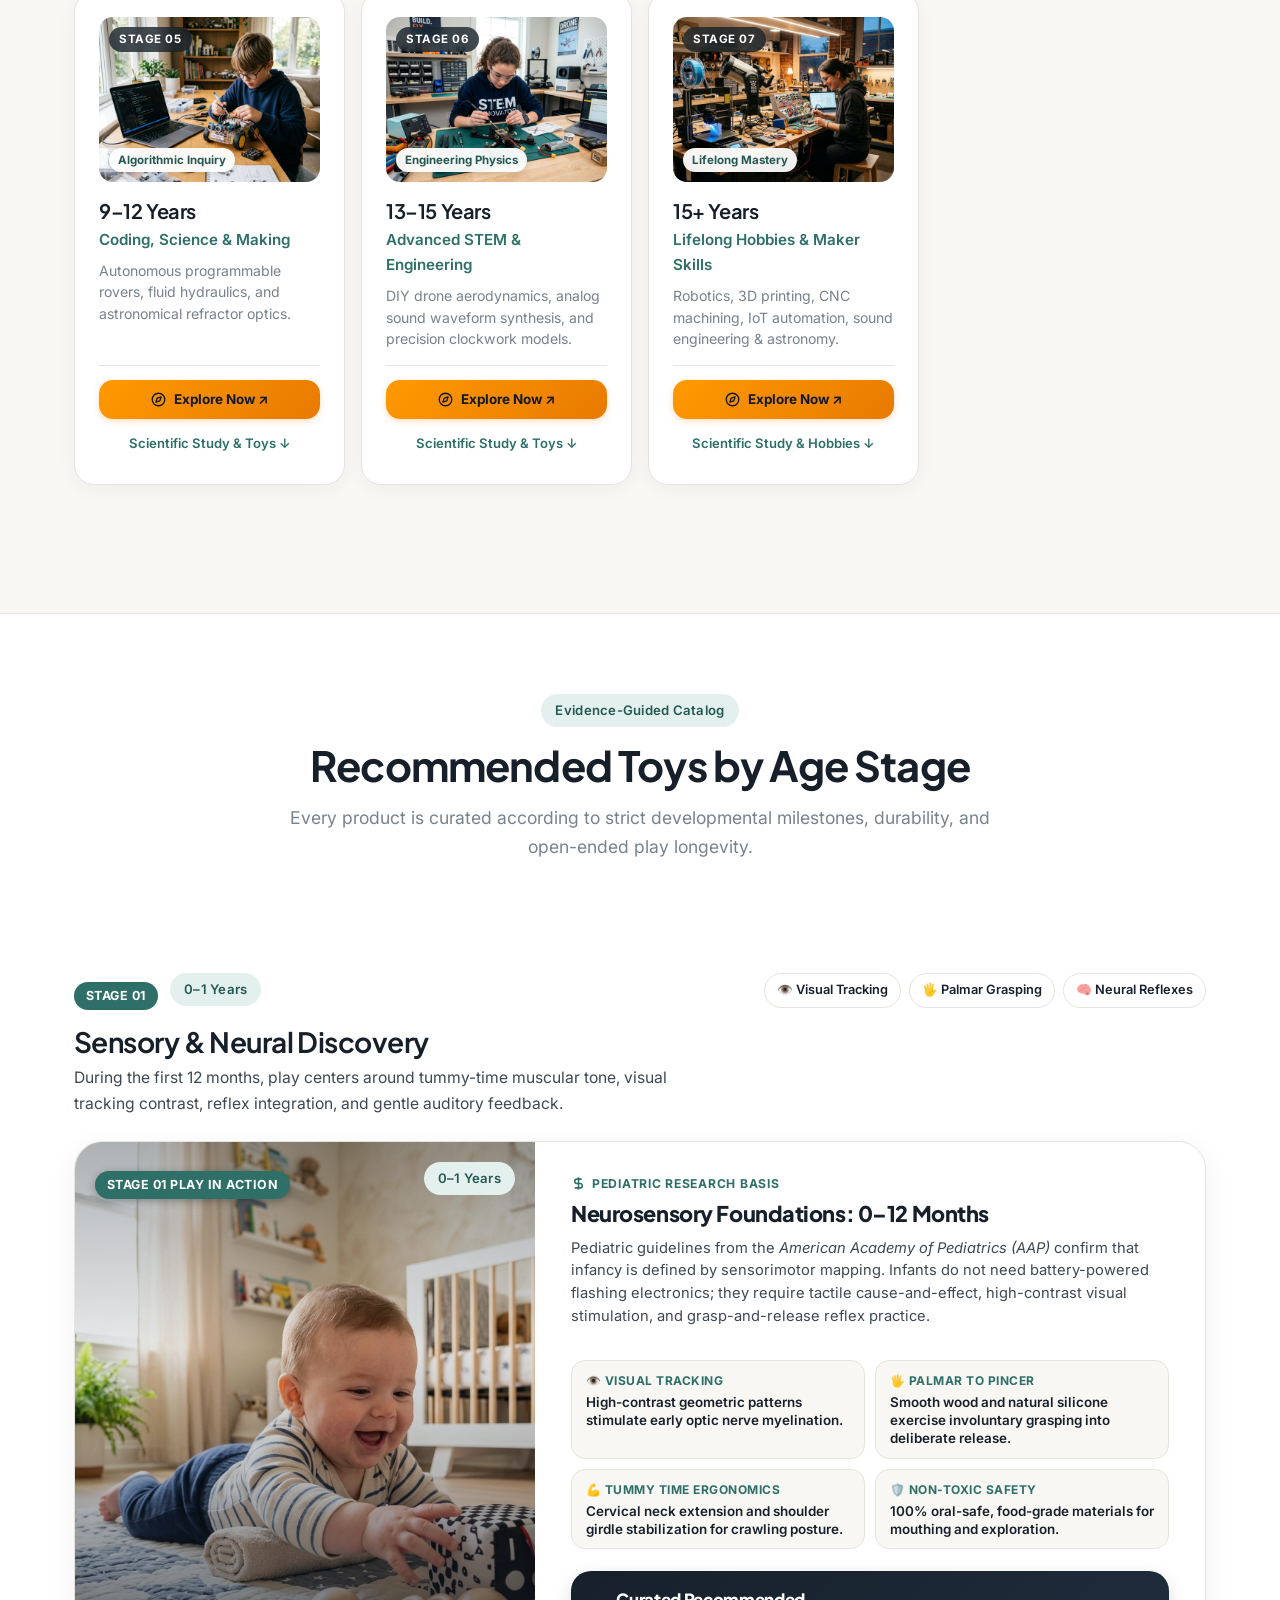
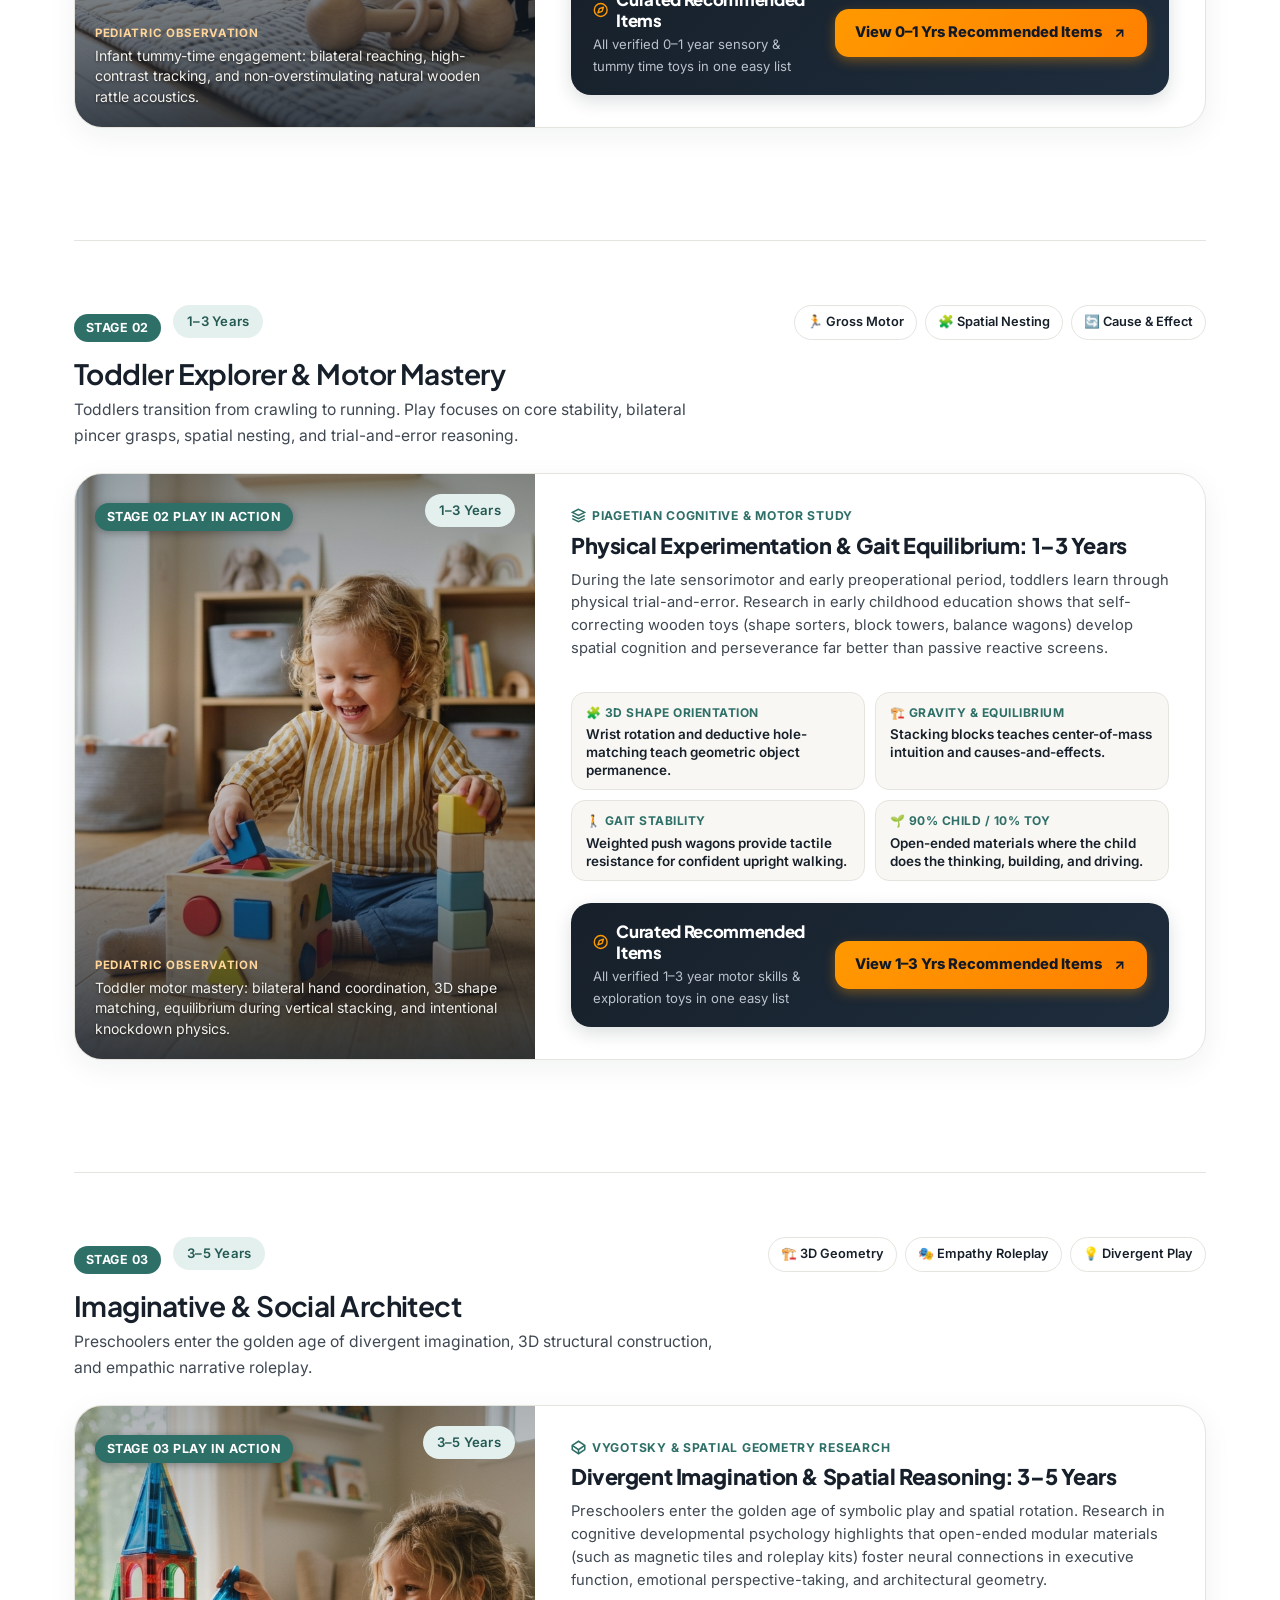
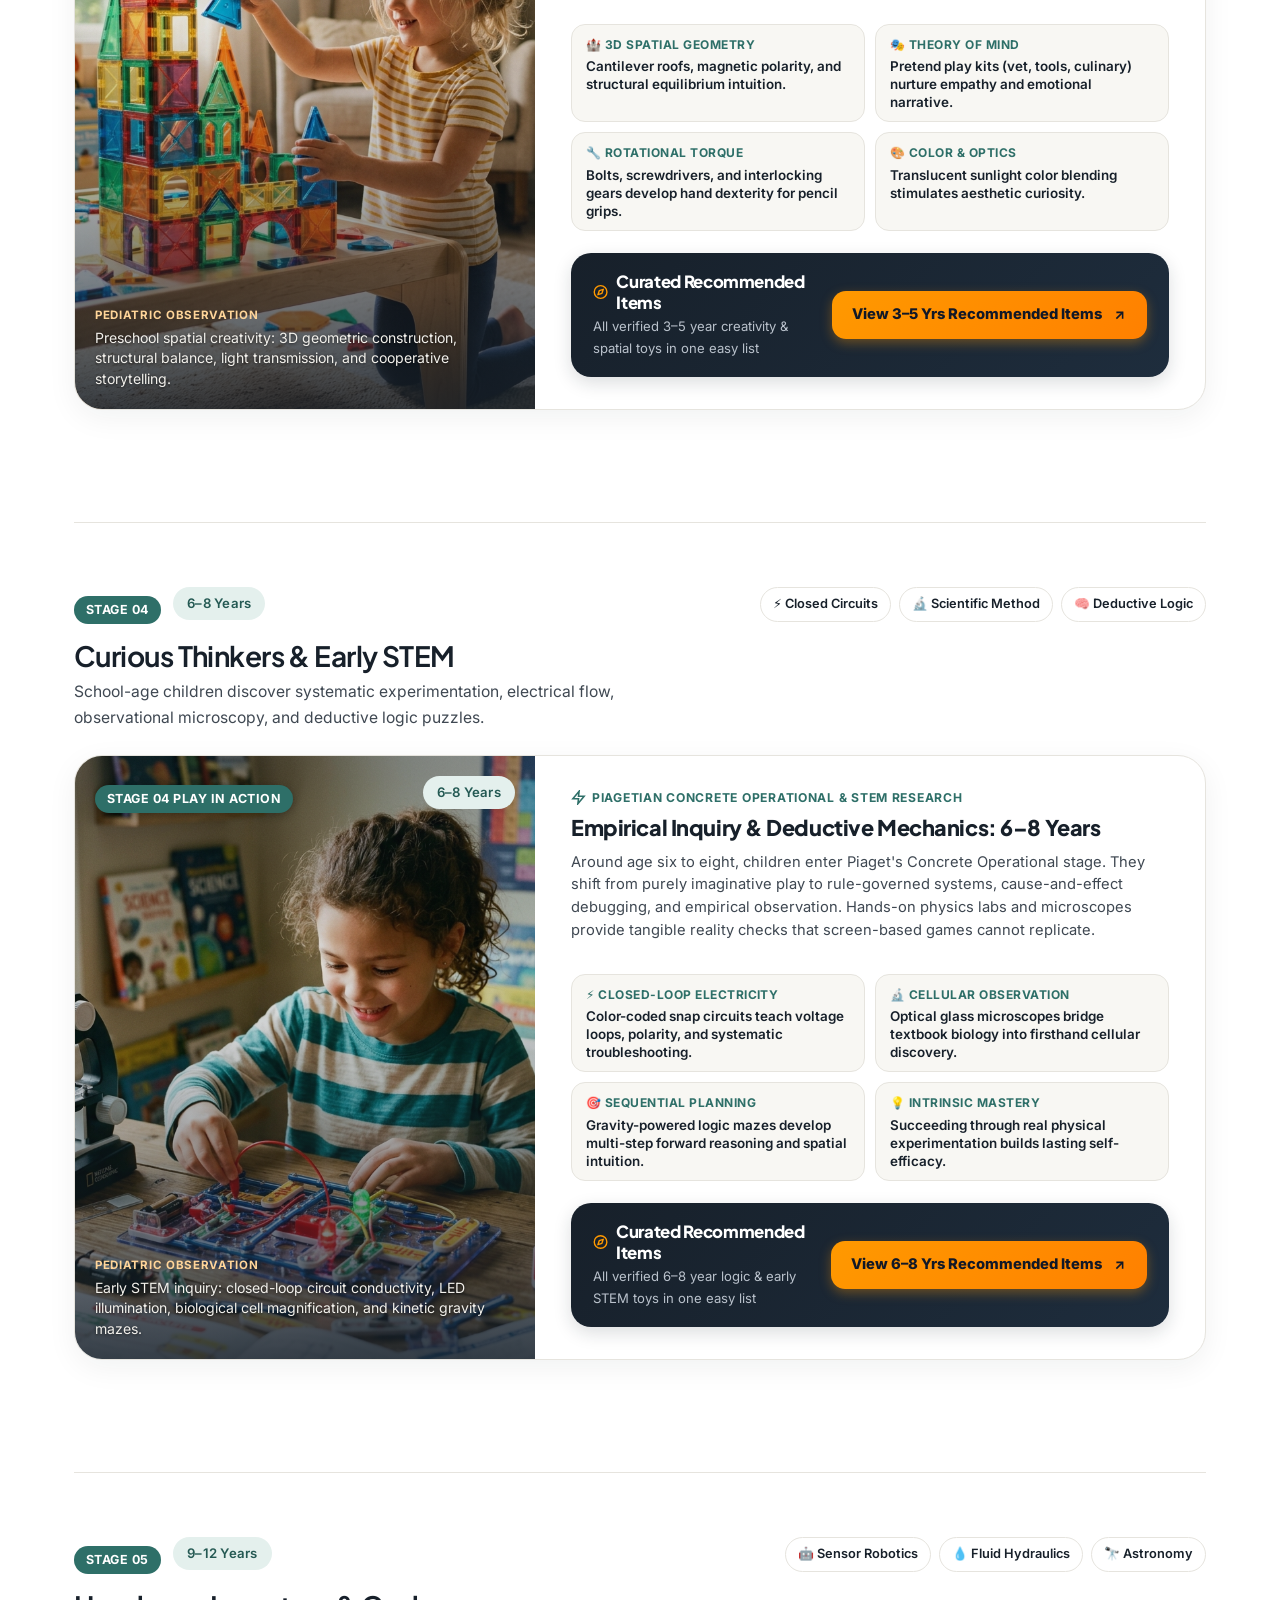
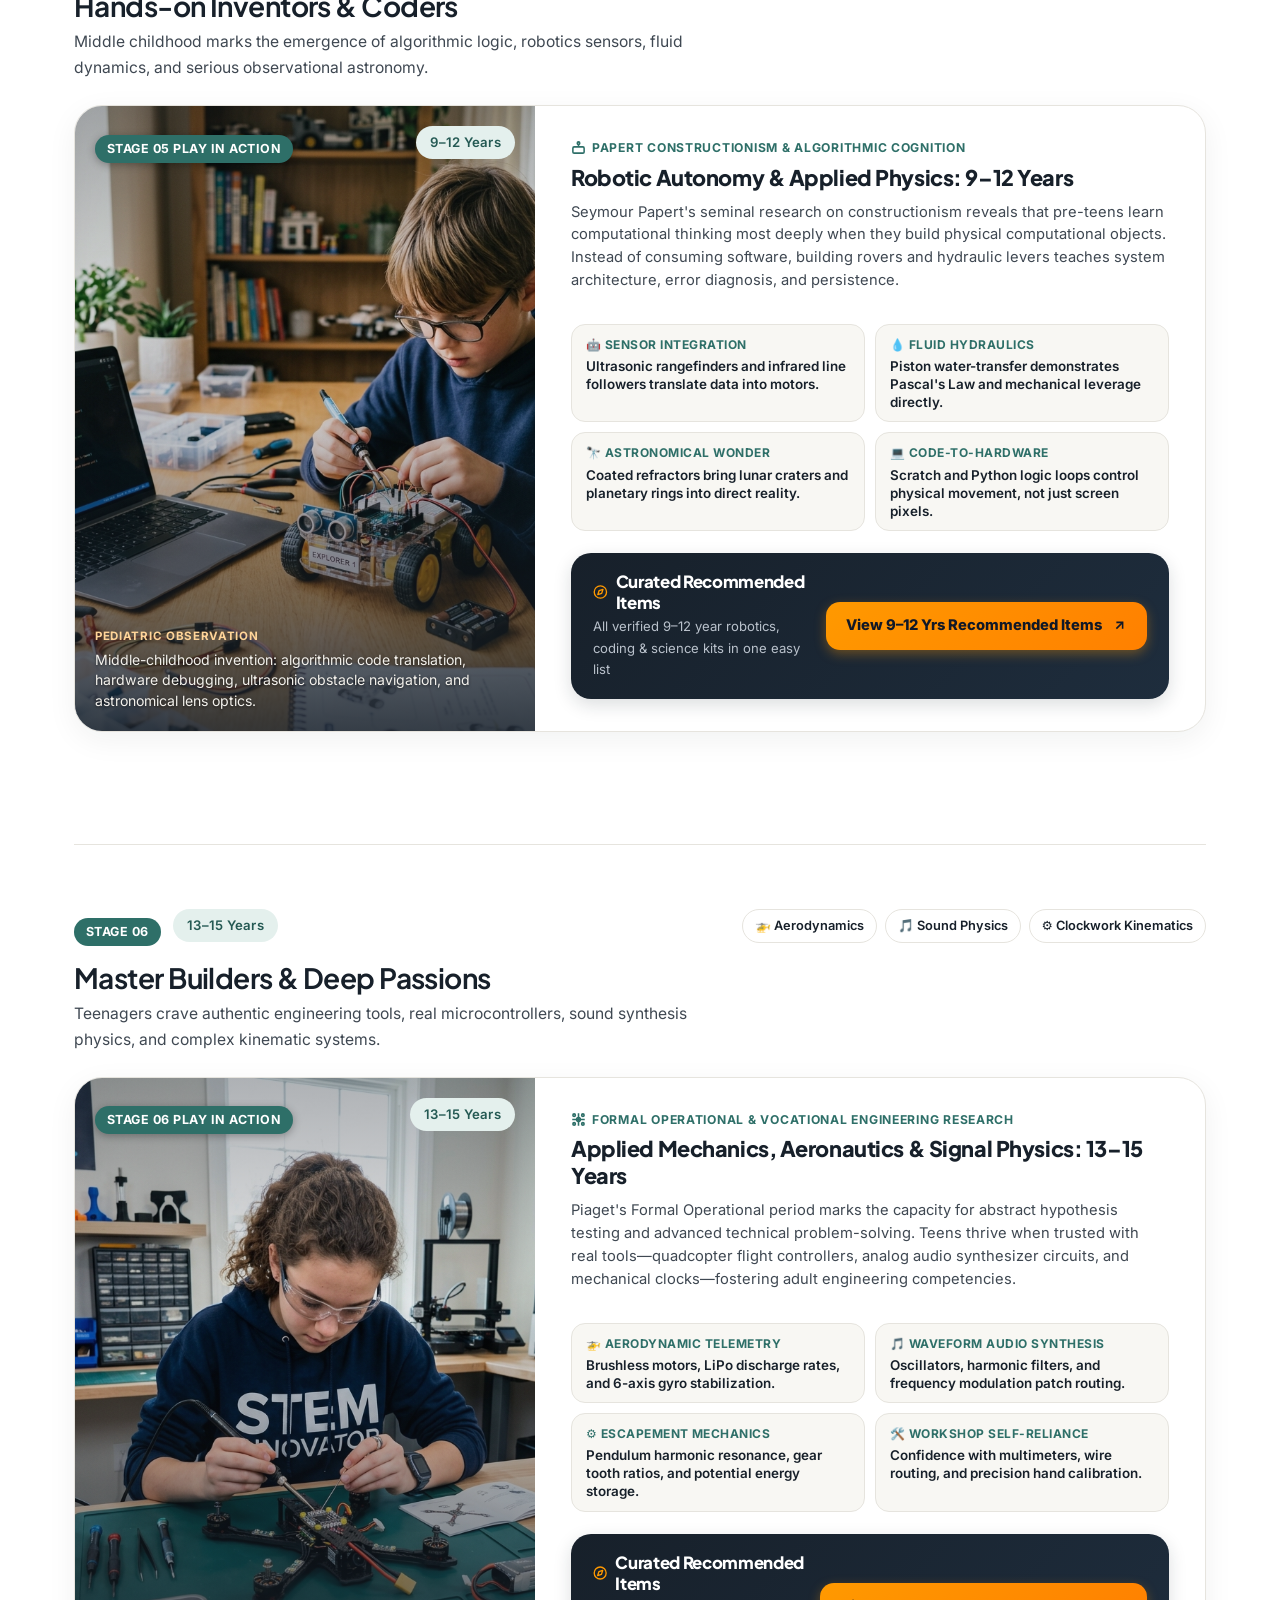
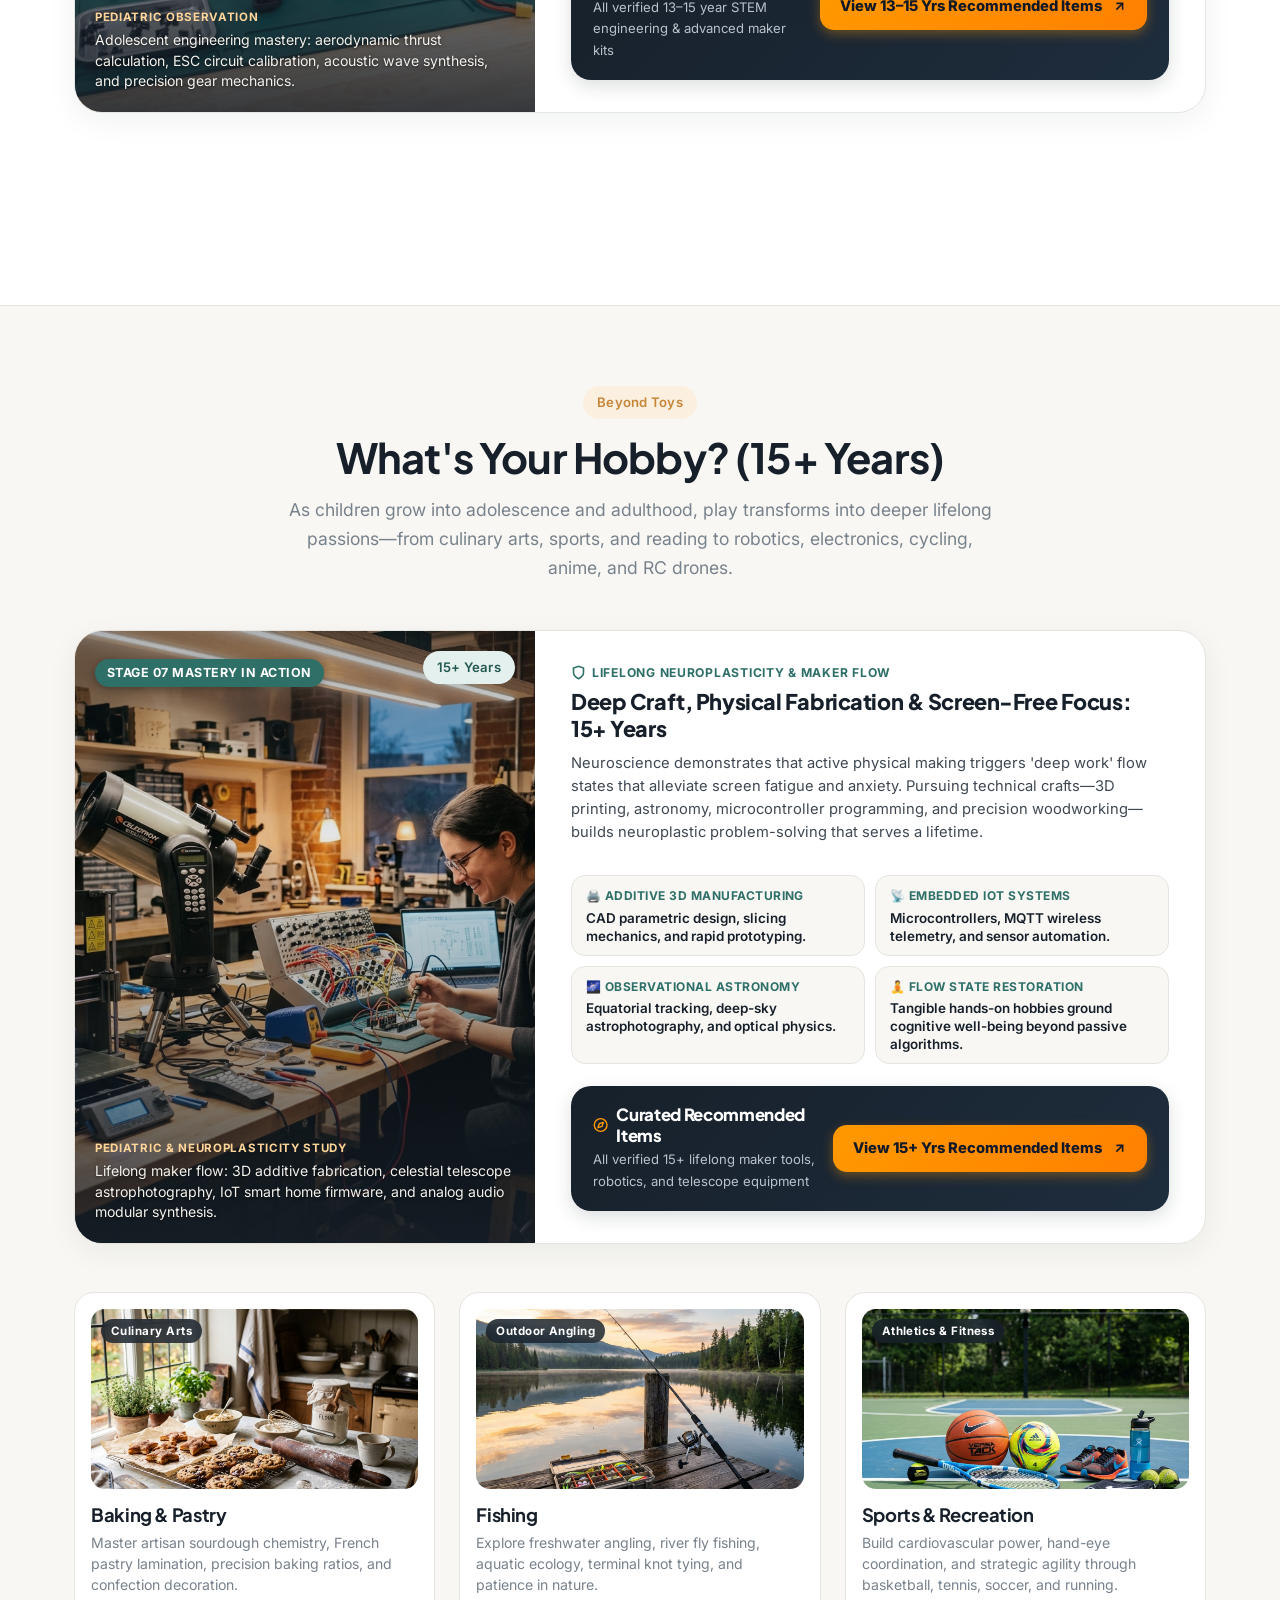
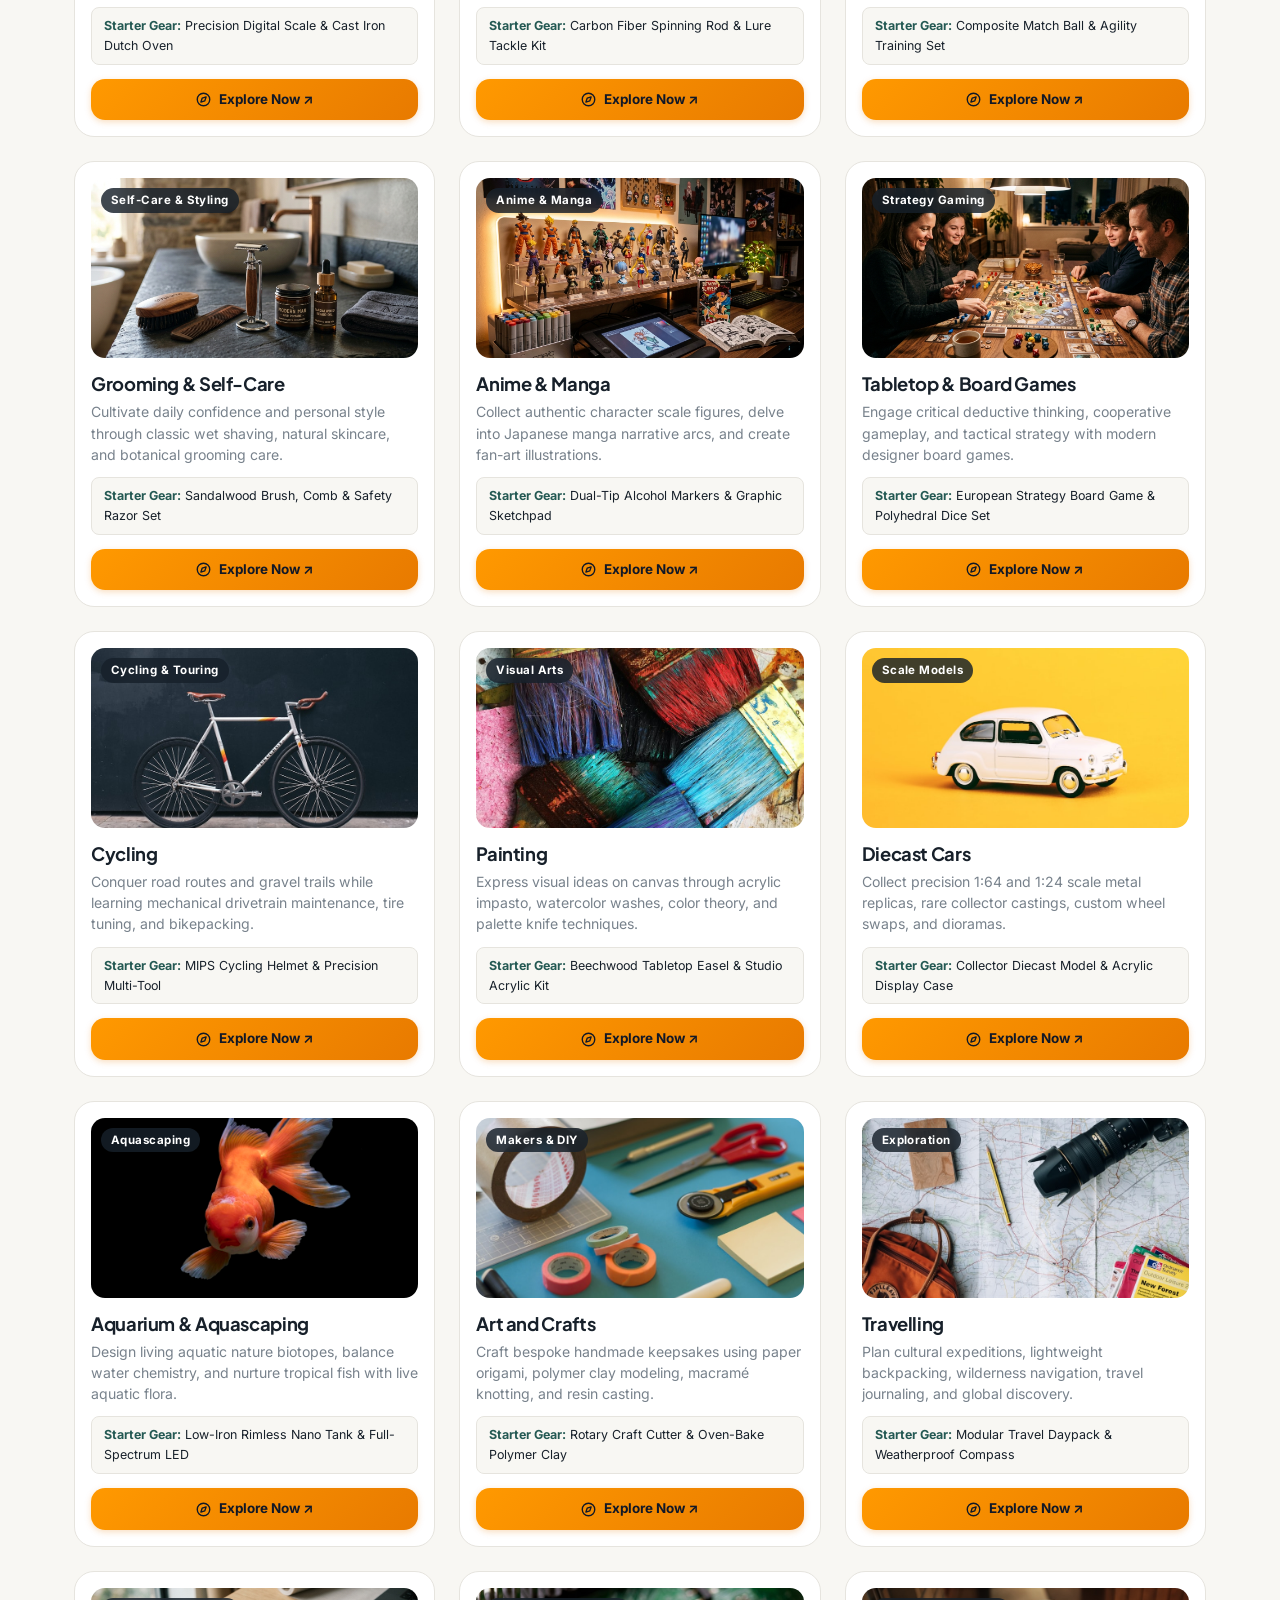
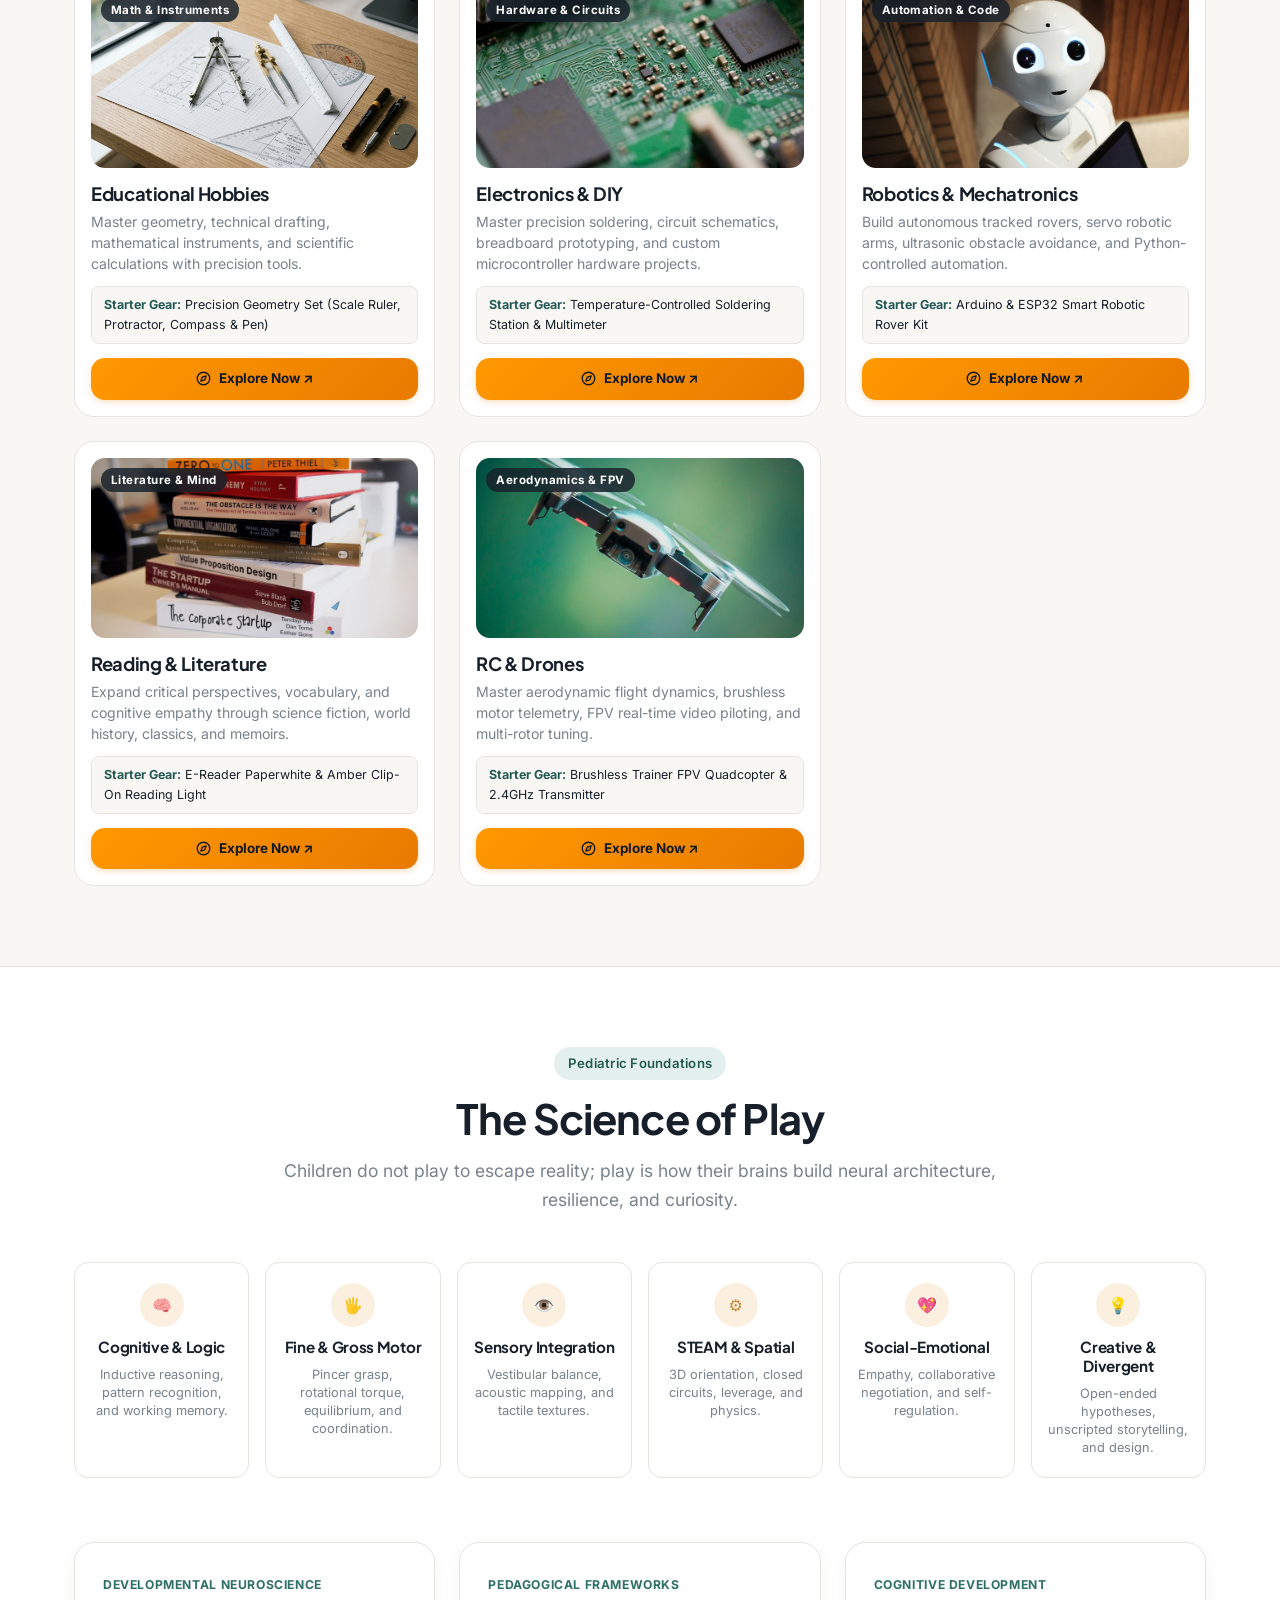
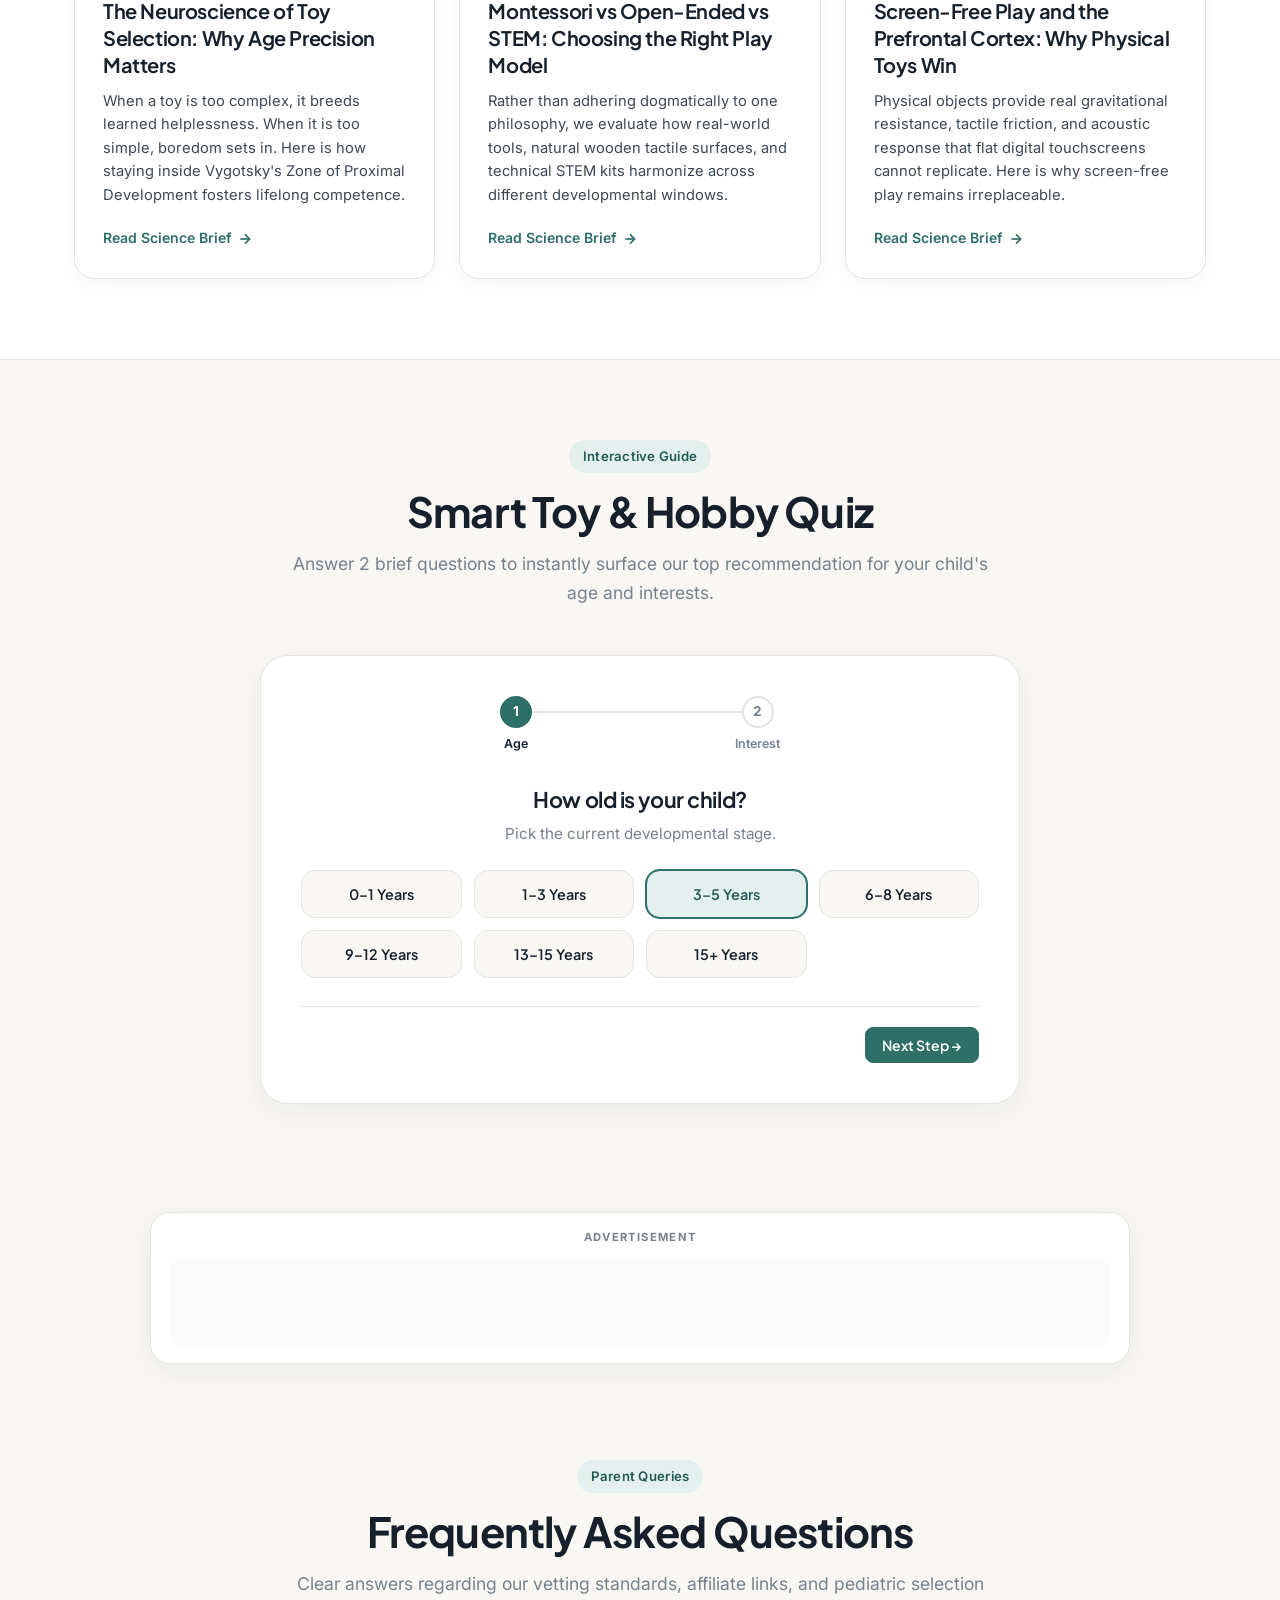
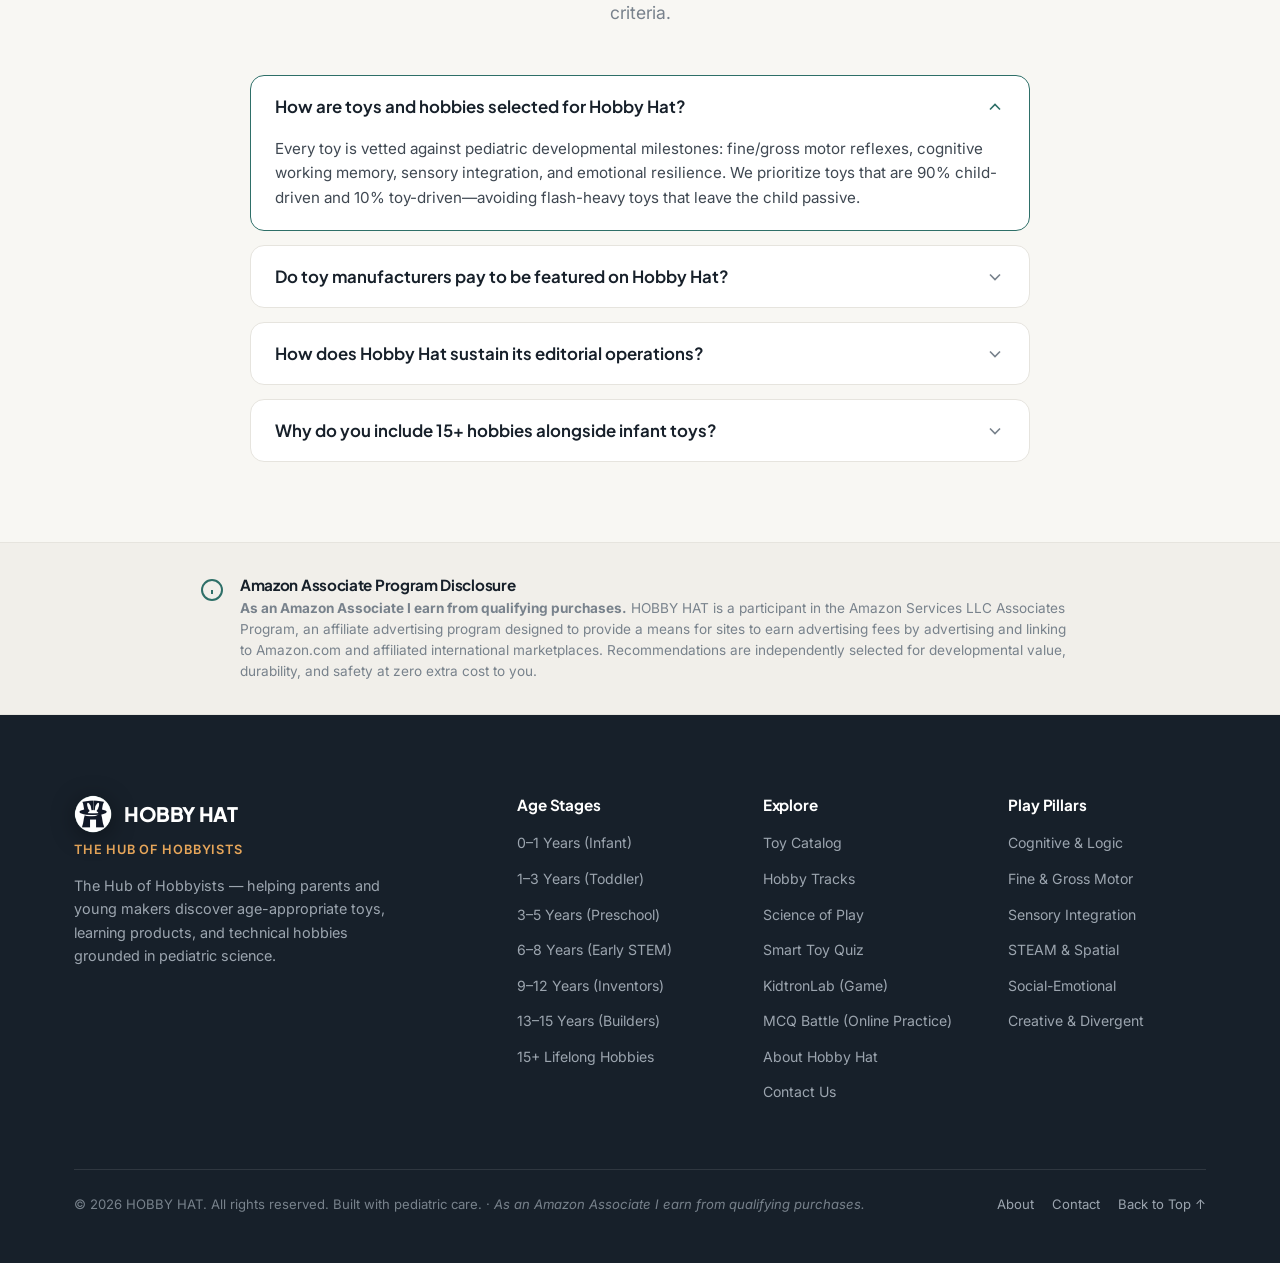
==== commit 406d24e6: "Remove game showcase description sections from first page" ====
--- a/index.html
+++ b/index.html
@@ -362,52 +362,6 @@
             milestones, cognitive curiosity, and neural growth window.</p>
         </div>
 
-        <!-- Feature Spotlight: Kidtron Lab STEM Game -->
-        <div
-          style="margin-bottom: var(--space-6); background: linear-gradient(135deg, rgba(46,111,104,0.06), rgba(231,166,90,0.08)); border: 1.5px solid rgba(46,111,104,0.22); border-radius: var(--radius-lg); padding: var(--space-4) var(--space-5); display: flex; flex-wrap: wrap; align-items: center; justify-content: space-between; gap: var(--space-3);">
-          <div style="max-width: 680px;">
-            <div
-              style="display: inline-flex; align-items: center; gap: 6px; font-size: 0.82rem; font-weight: 700; color: #2E6F68; text-transform: uppercase; letter-spacing: 0.05em; margin-bottom: 4px;">
-              <span>⚡ Featured Interactive STEM Experience</span>
-            </div>
-            <h3 style="font-size: 1.35rem; margin-bottom: 4px; color: var(--color-text);">Kidtron Lab — Interactive
-              Circuit Simulator</h3>
-            <p style="margin: 0; color: var(--color-muted); font-size: 0.95rem;">Kidtron Lab is the interactive circuit
-              simulator educational STEM game from Hobby Hat, for kids and students. Draw flexible wires, connect real
-              electronic components, learn basic functions of components by playing 30 challenges, and build your own
-              circuits freely in the sandbox.</p>
-          </div>
-          <a href="kidtronlab.html" class="btn btn-primary"
-            style="white-space: nowrap; display: inline-flex; align-items: center; gap: 8px;">
-            <span>Play Kidtron Lab Free</span>
-            <svg width="16" height="16" viewBox="0 0 24 24" fill="none" stroke="currentColor" stroke-width="2.5">
-              <line x1="5" y1="12" x2="19" y2="12" />
-              <polyline points="12 5 19 12 12 19" />
-            </svg>
-          </a>
-        </div>
-
-        <!-- Feature Spotlight: MCQ Battle Online Practice -->
-        <div
-          style="margin-bottom: var(--space-6); background: linear-gradient(135deg, rgba(46,111,104,0.06), rgba(46,111,104,0.03)); border: 1.5px solid rgba(46,111,104,0.22); border-radius: var(--radius-lg); padding: var(--space-4) var(--space-5); display: flex; flex-wrap: wrap; align-items: center; justify-content: space-between; gap: var(--space-3);">
-          <div style="max-width: 680px;">
-            <div
-              style="display: inline-flex; align-items: center; gap: 6px; font-size: 0.82rem; font-weight: 700; color: #2E6F68; text-transform: uppercase; letter-spacing: 0.05em; margin-bottom: 4px;">
-              <span>🎯 Featured Online Practice Arena</span>
-            </div>
-            <h3 style="font-size: 1.35rem; margin-bottom: 4px; color: var(--color-text);">MCQ Battle — Real-Time Online Practice Arena</h3>
-            <p style="margin: 0; color: var(--color-muted); font-size: 0.95rem;">Test and practice 6,498+ questions across 17 technical and engineering subjects directly from your smartphone or PC. Features immediate answers, deep explanations, live accuracy metrics, and Pocket Study siren reminders.</p>
-          </div>
-          <a href="mcq-battle.html" class="btn btn-primary"
-            style="white-space: nowrap; display: inline-flex; align-items: center; gap: 8px; background: #2E6F68; border-color: #2E6F68;">
-            <span>Play MCQ Battle Free</span>
-            <svg width="16" height="16" viewBox="0 0 24 24" fill="none" stroke="currentColor" stroke-width="2.5">
-              <line x1="5" y1="12" x2="19" y2="12" />
-              <polyline points="12 5 19 12 12 19" />
-            </svg>
-          </a>
-        </div>
-
         <div class="age-cards-grid">
           <!-- Stage 01: 0-1 -->
           <div class="age-card">
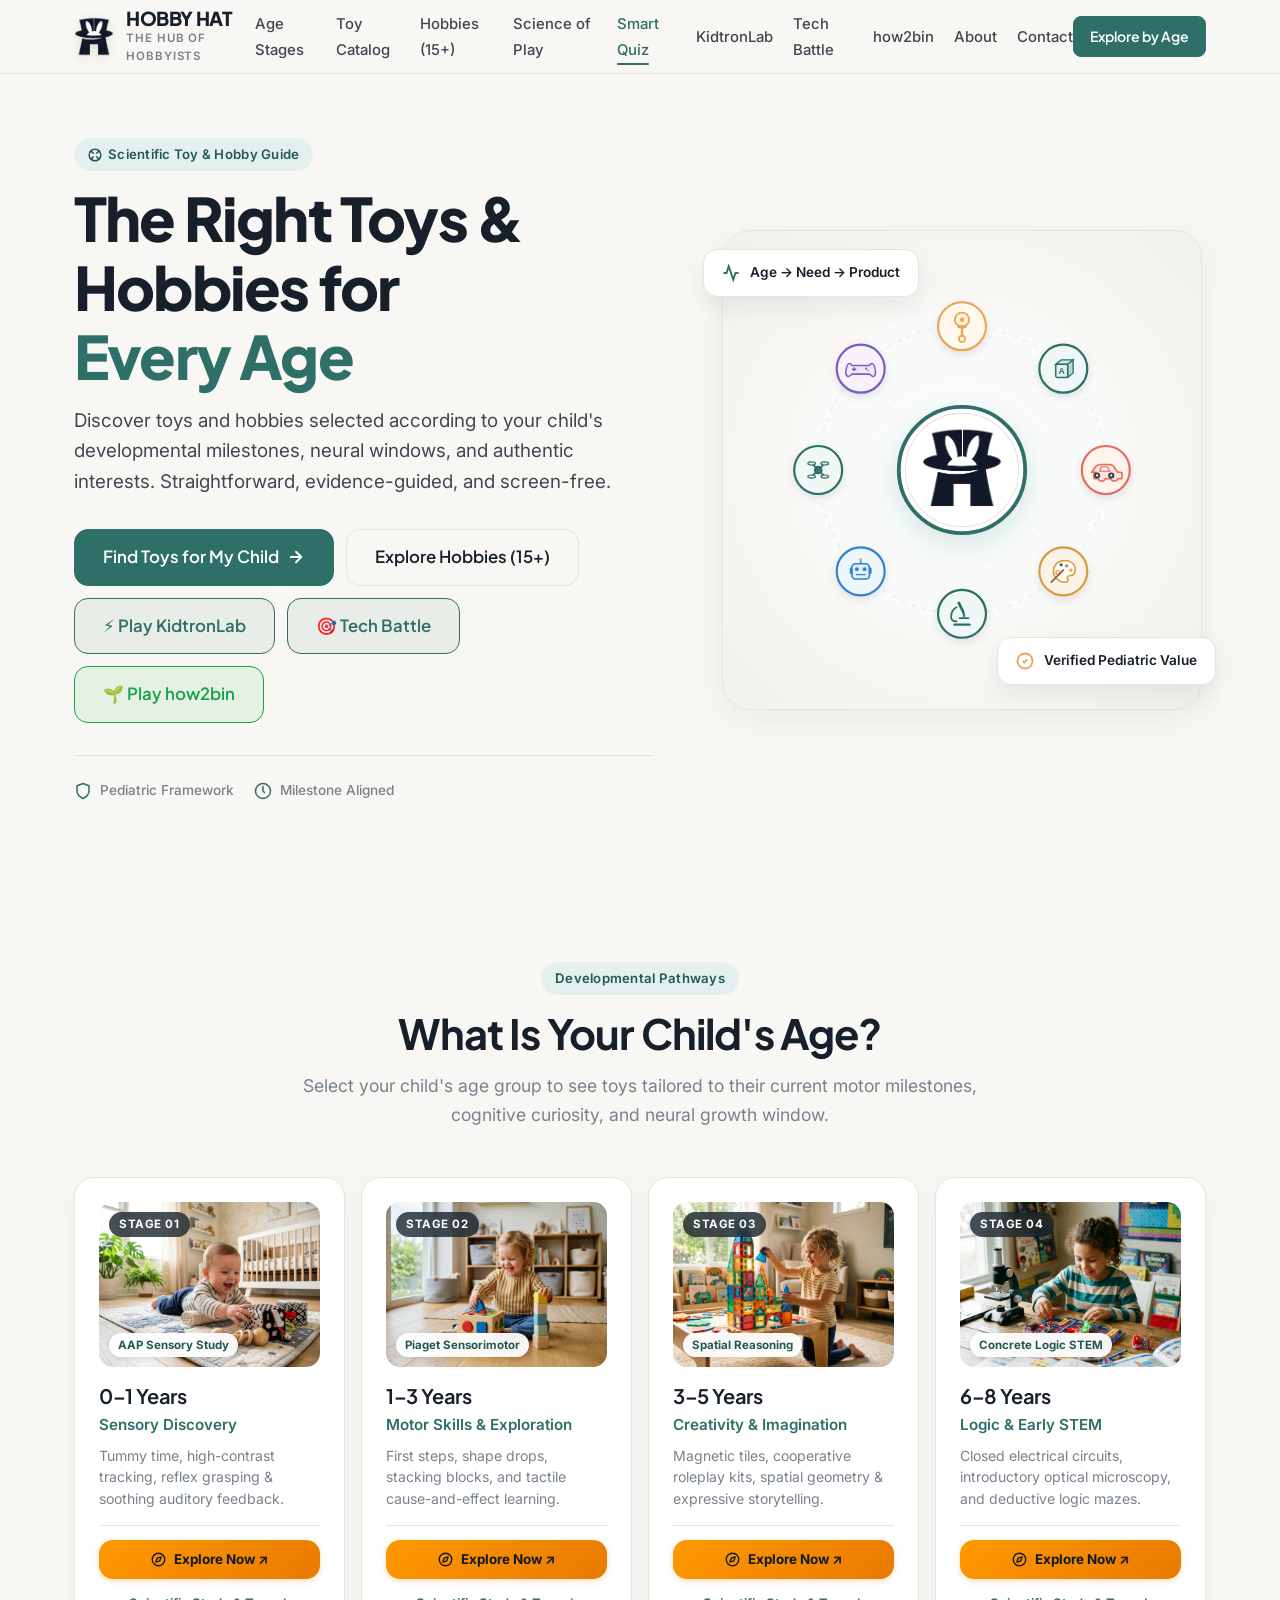
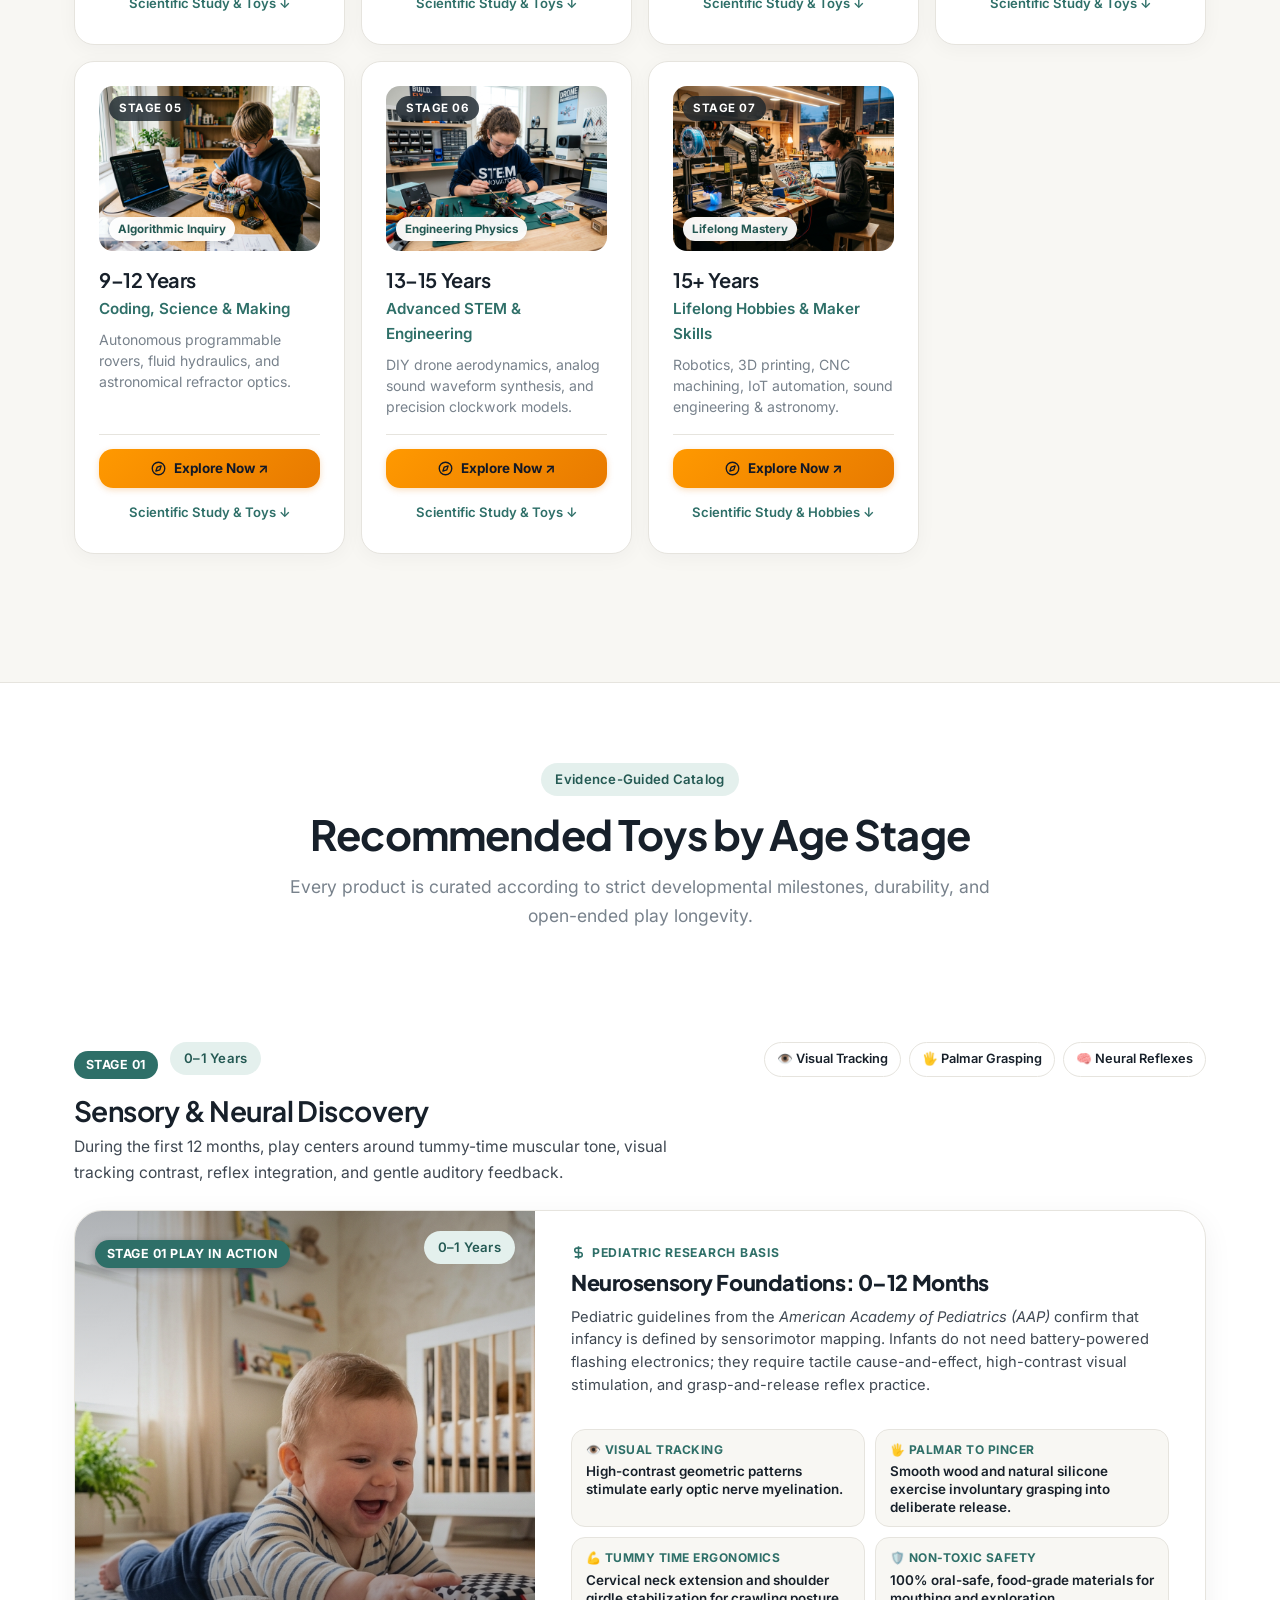
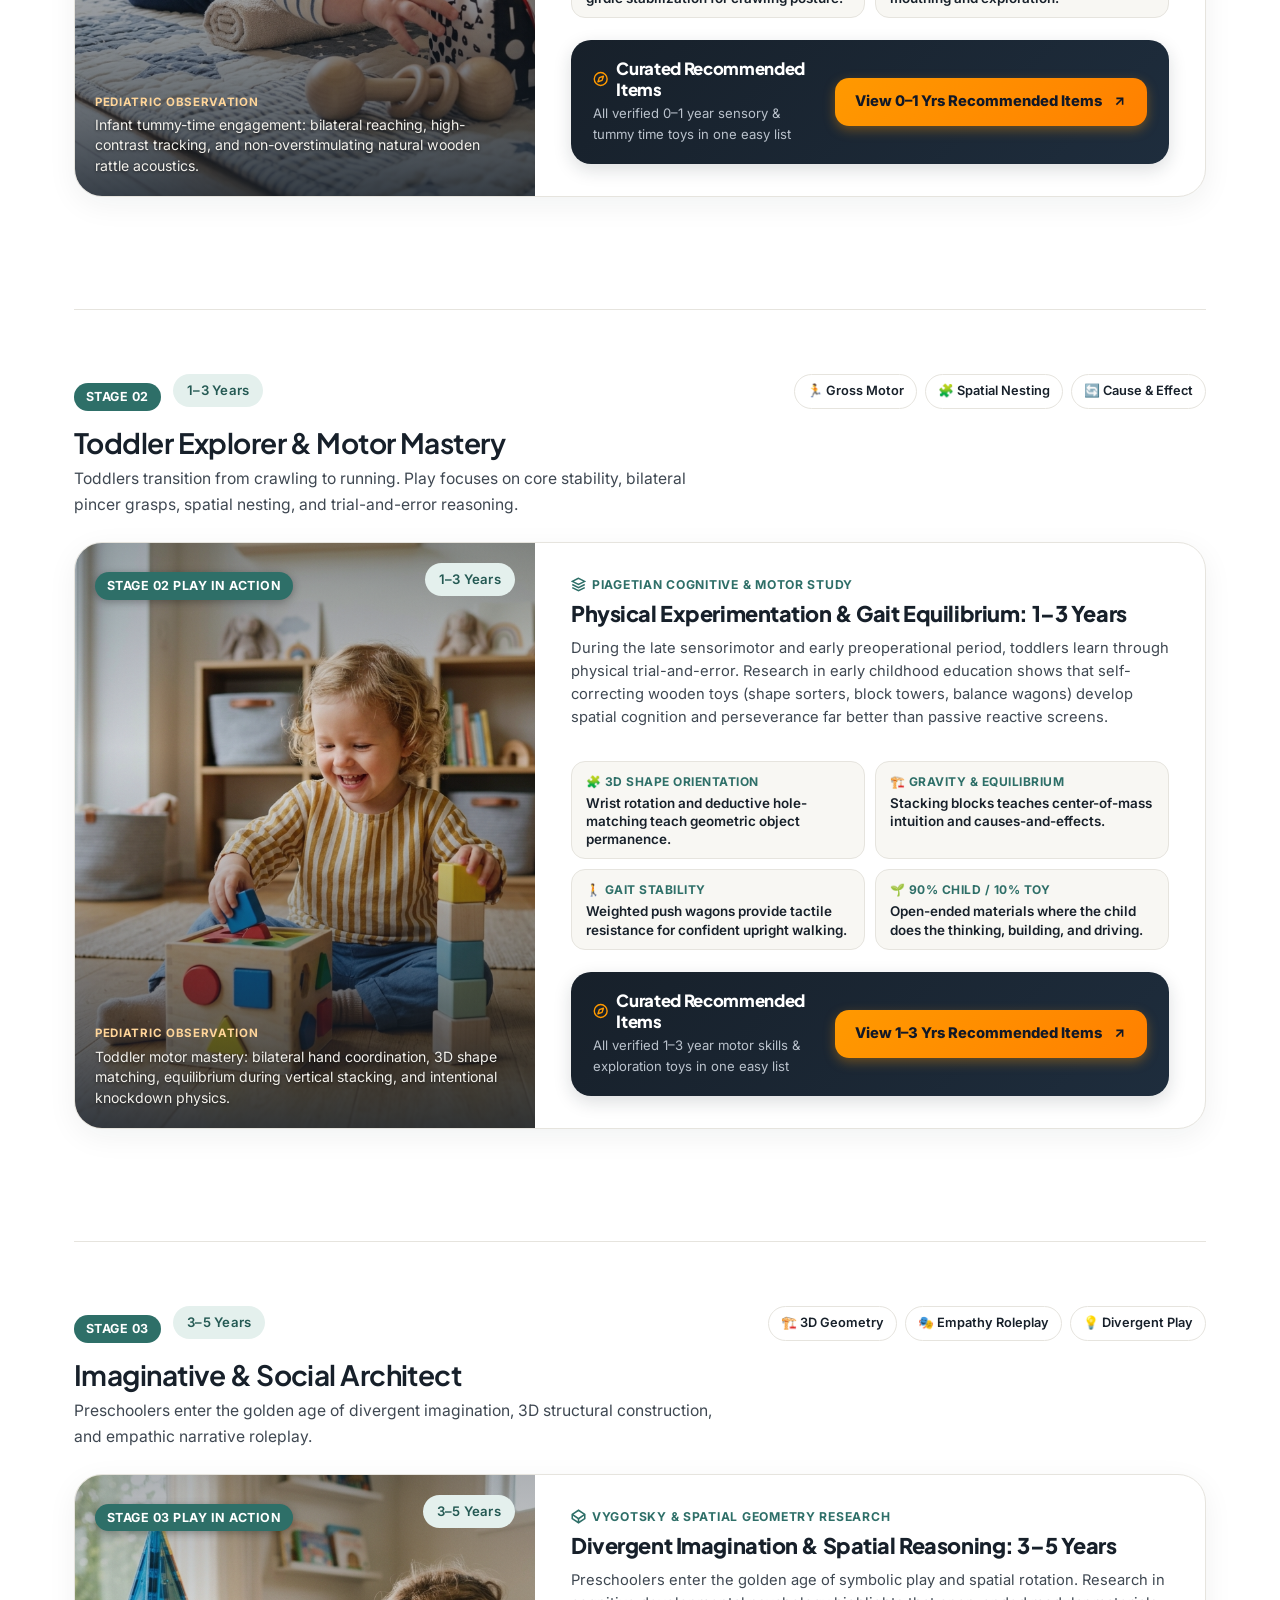
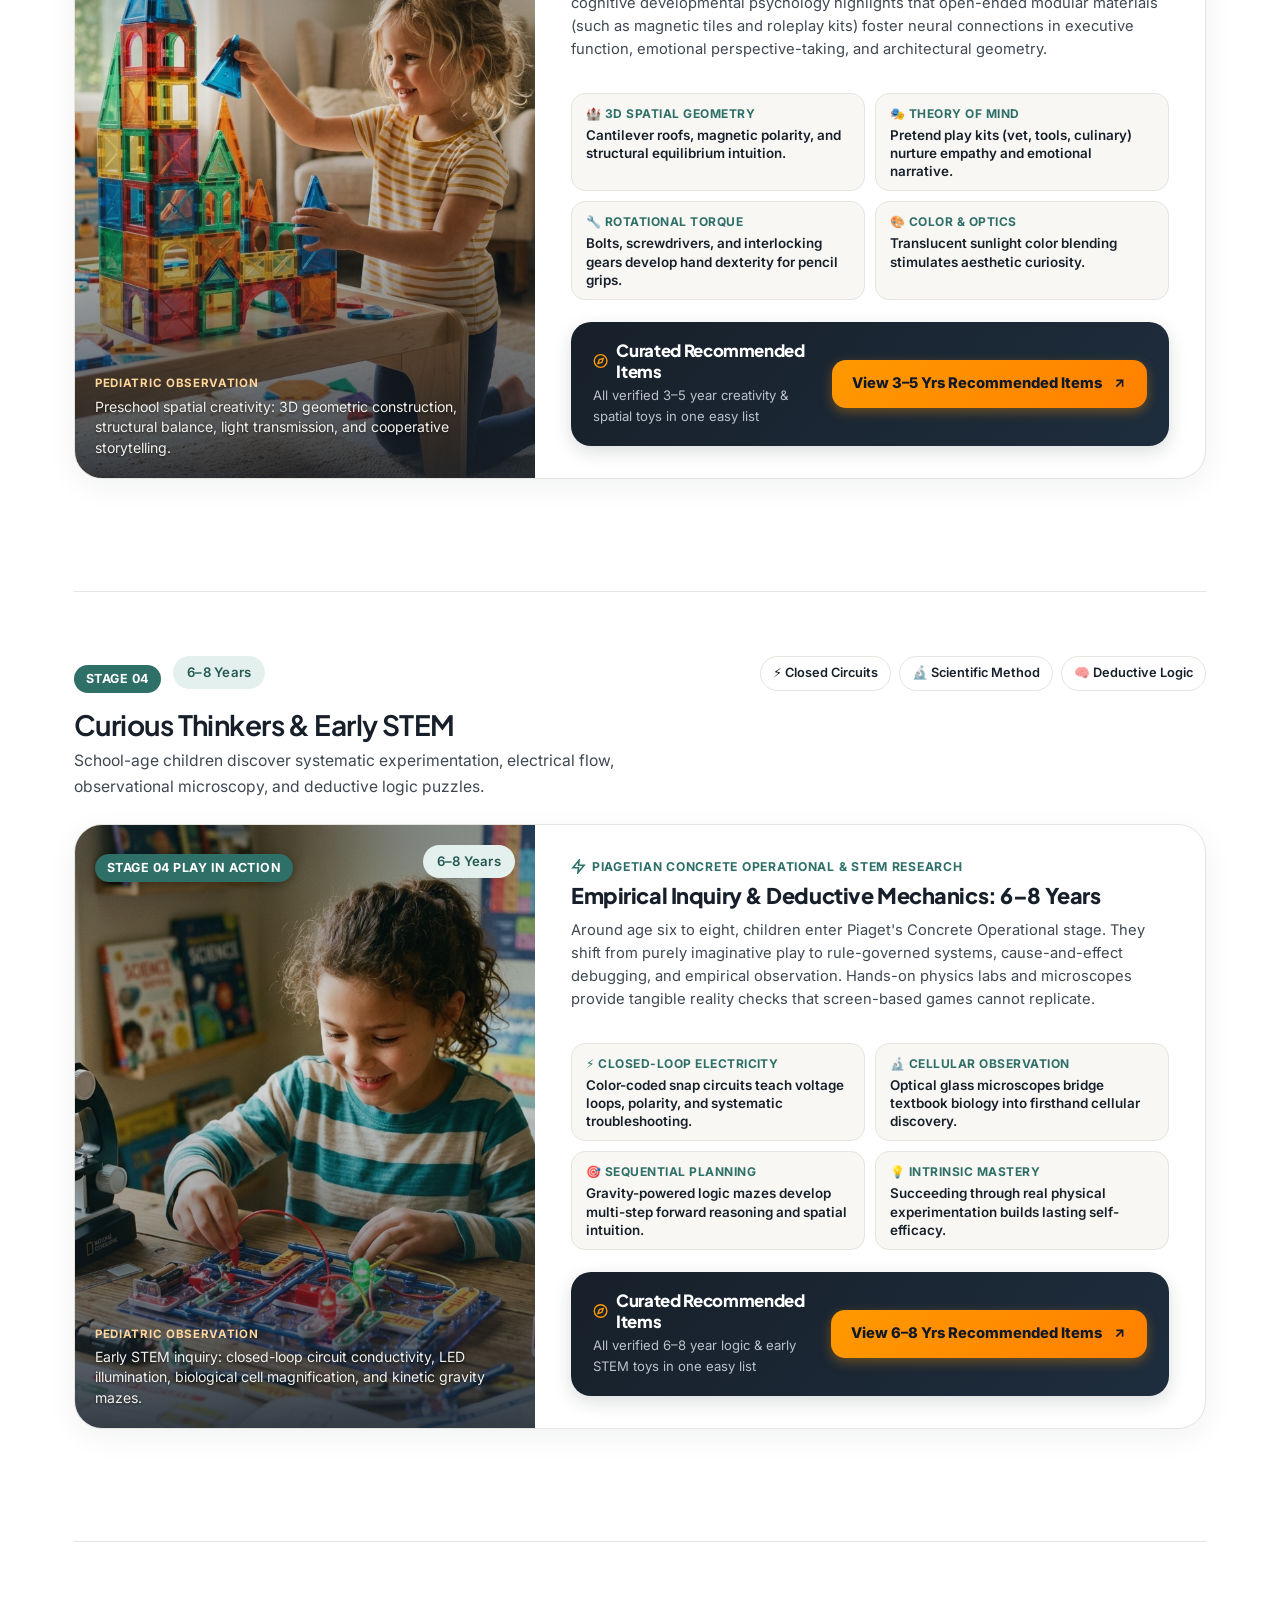
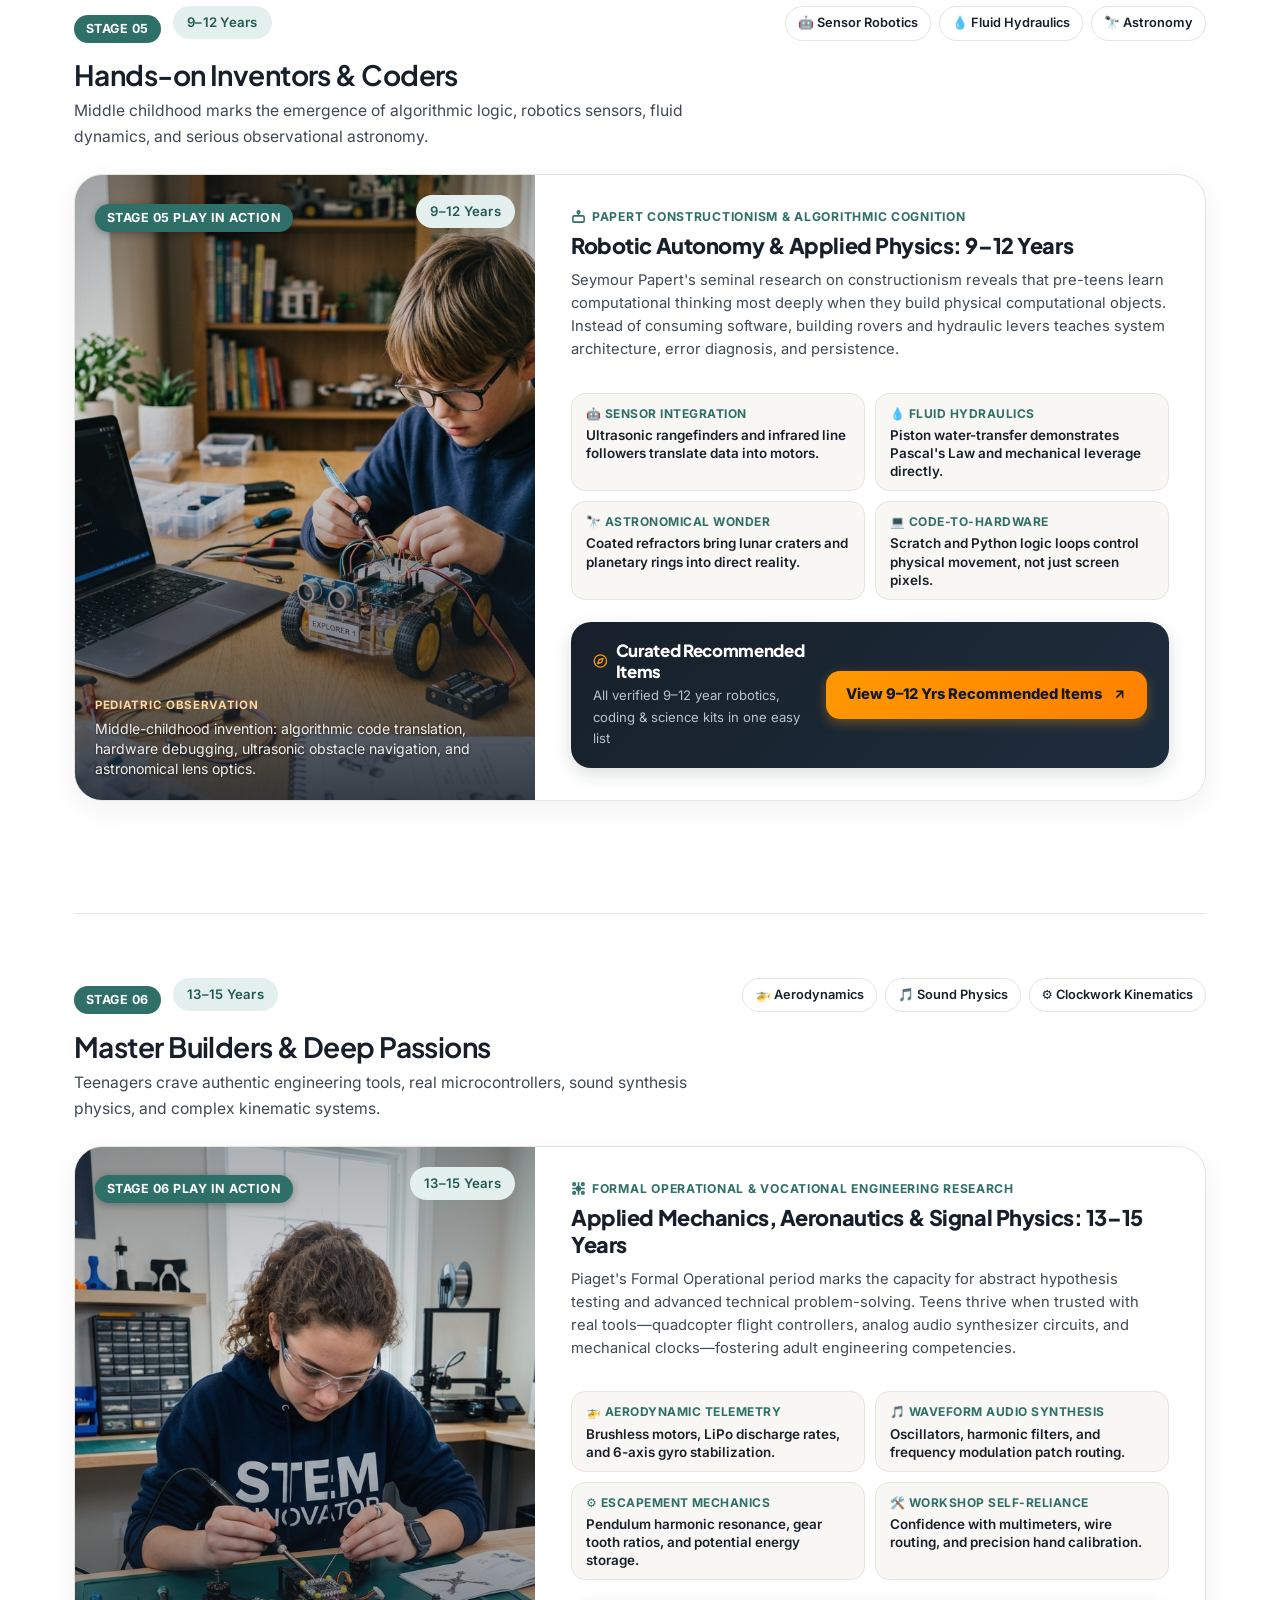
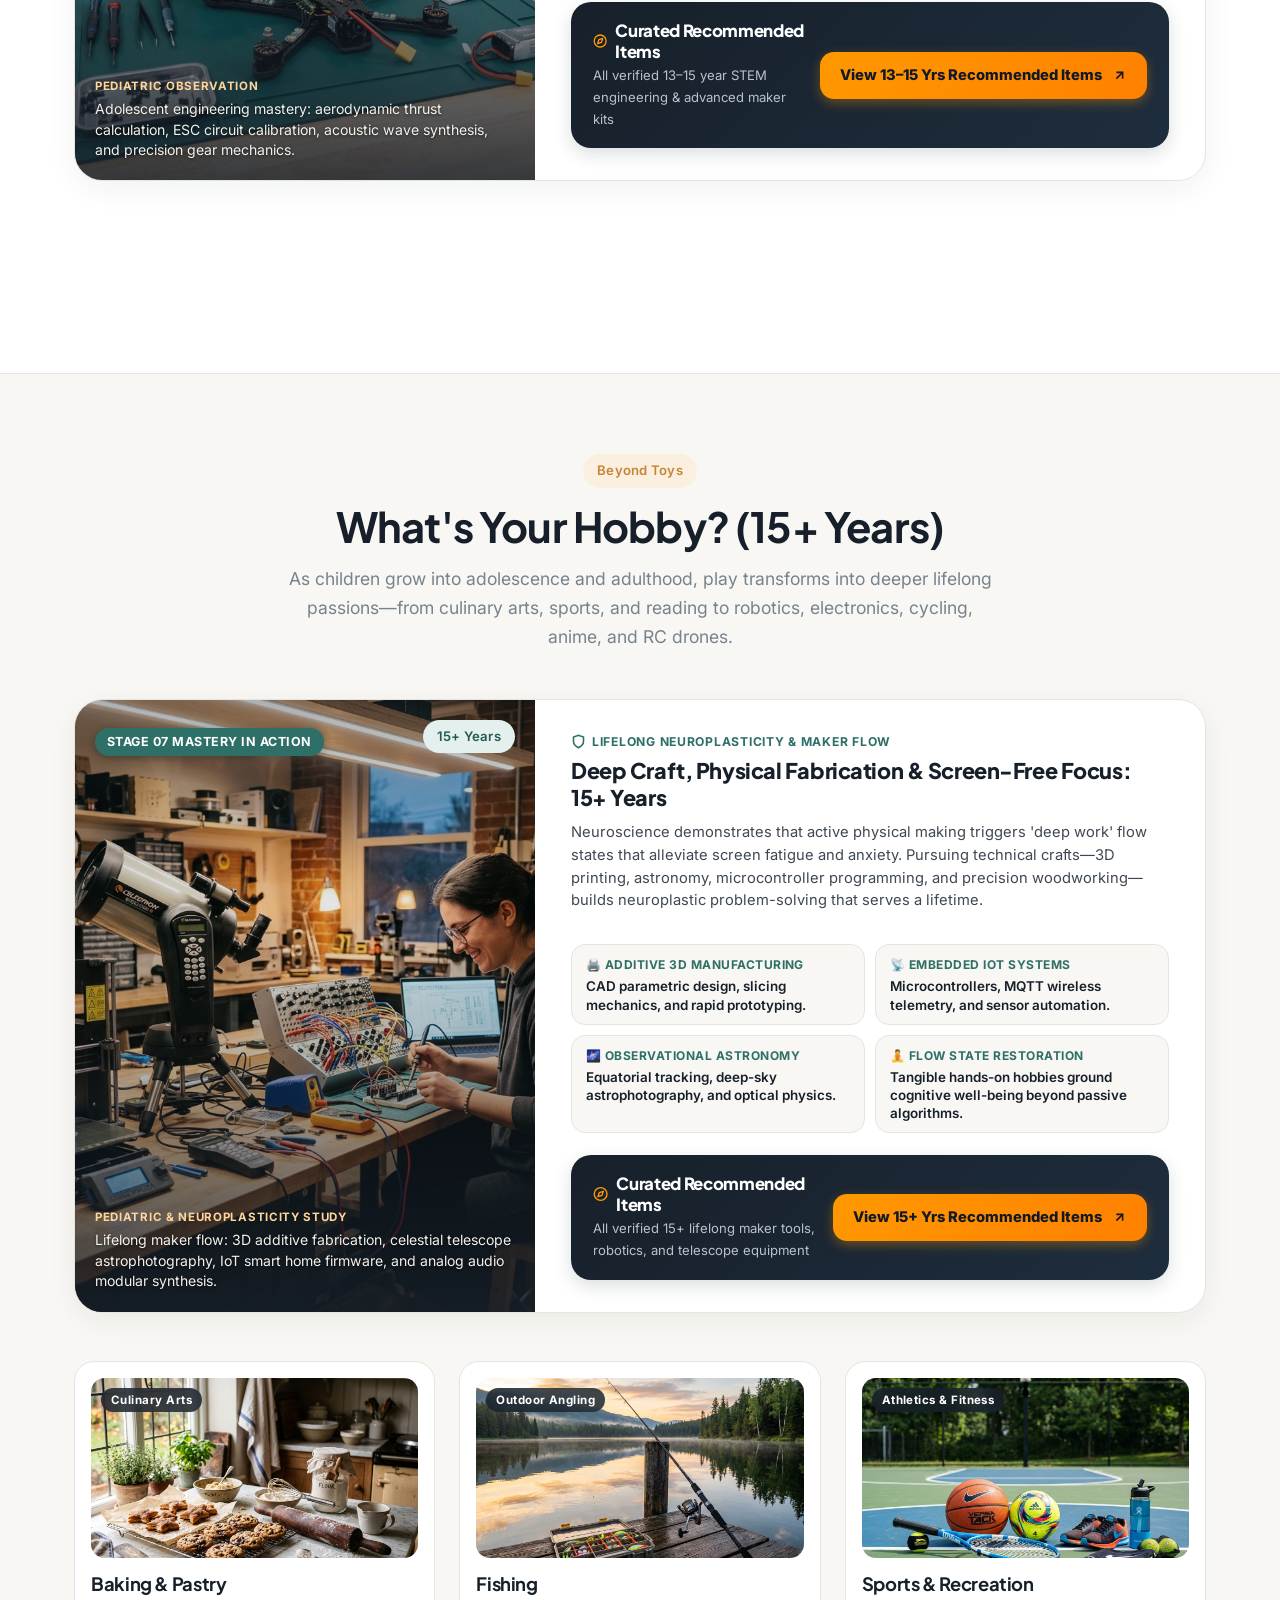
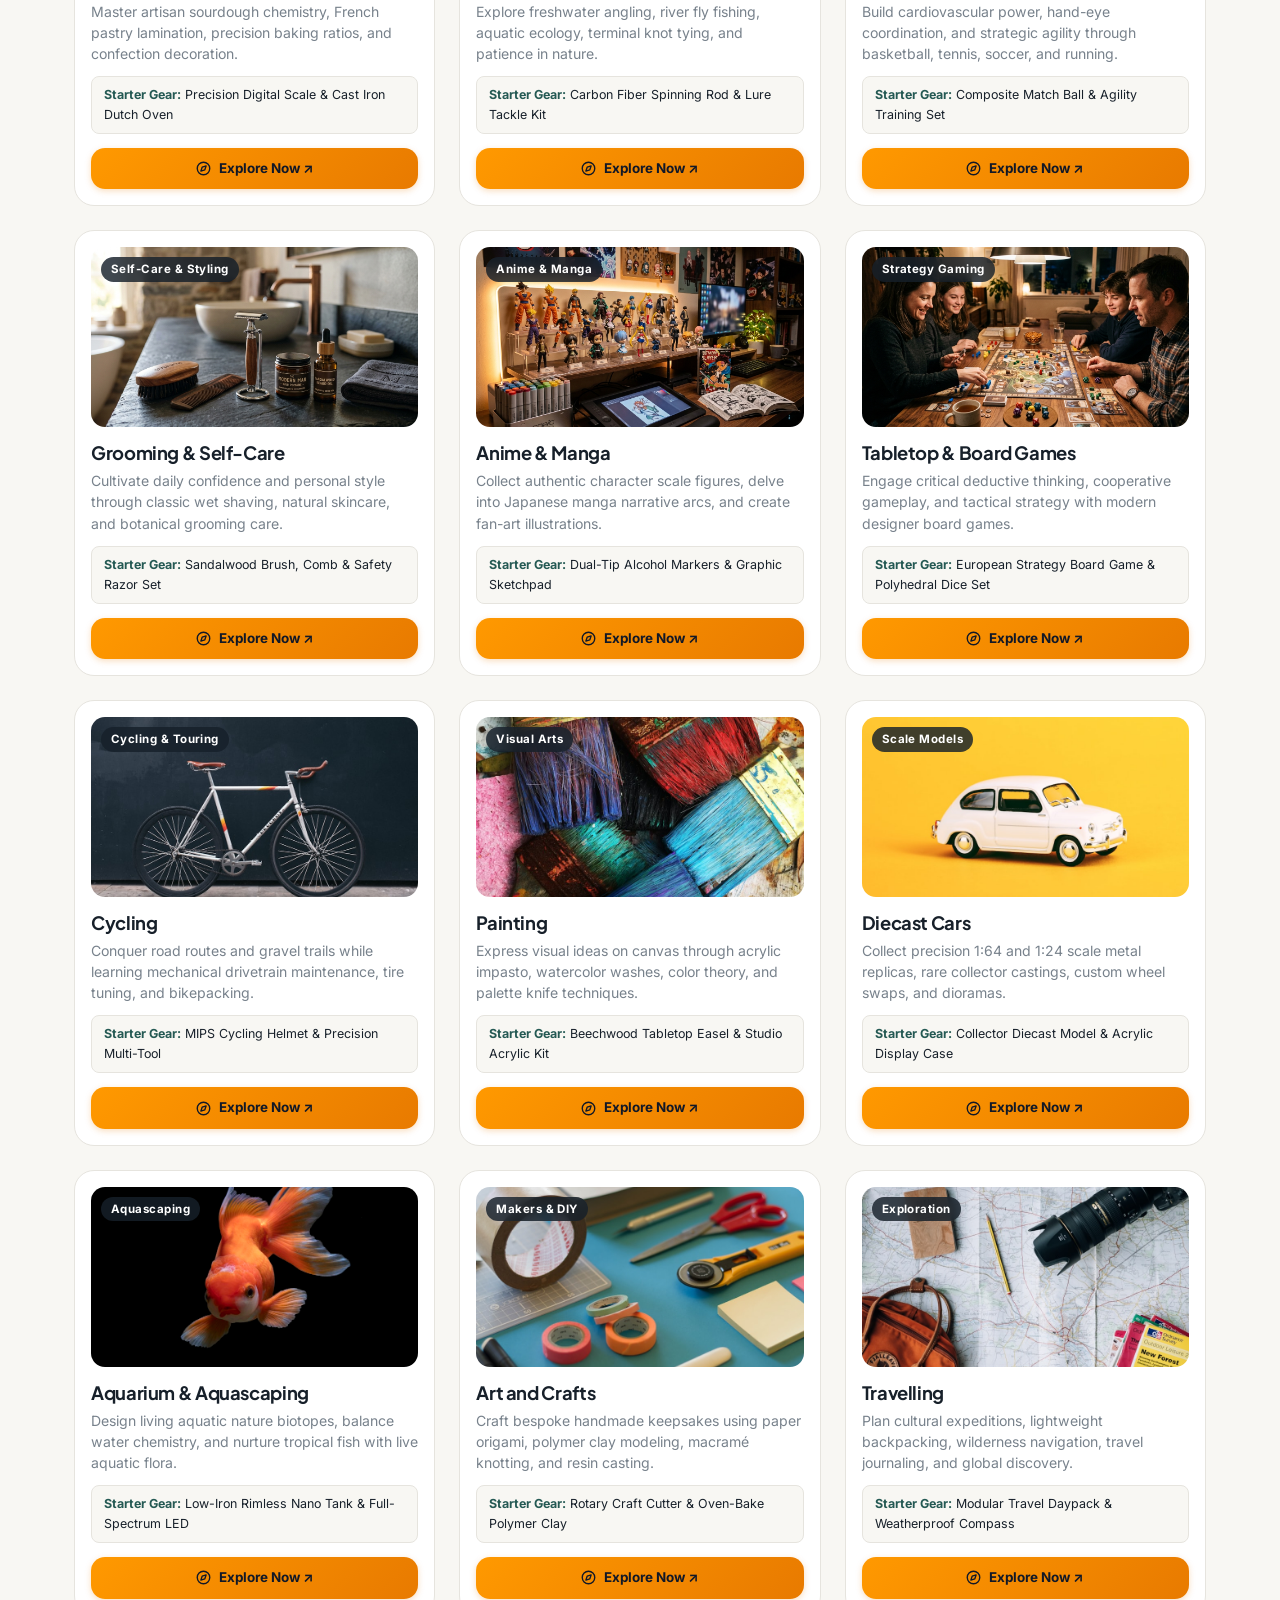
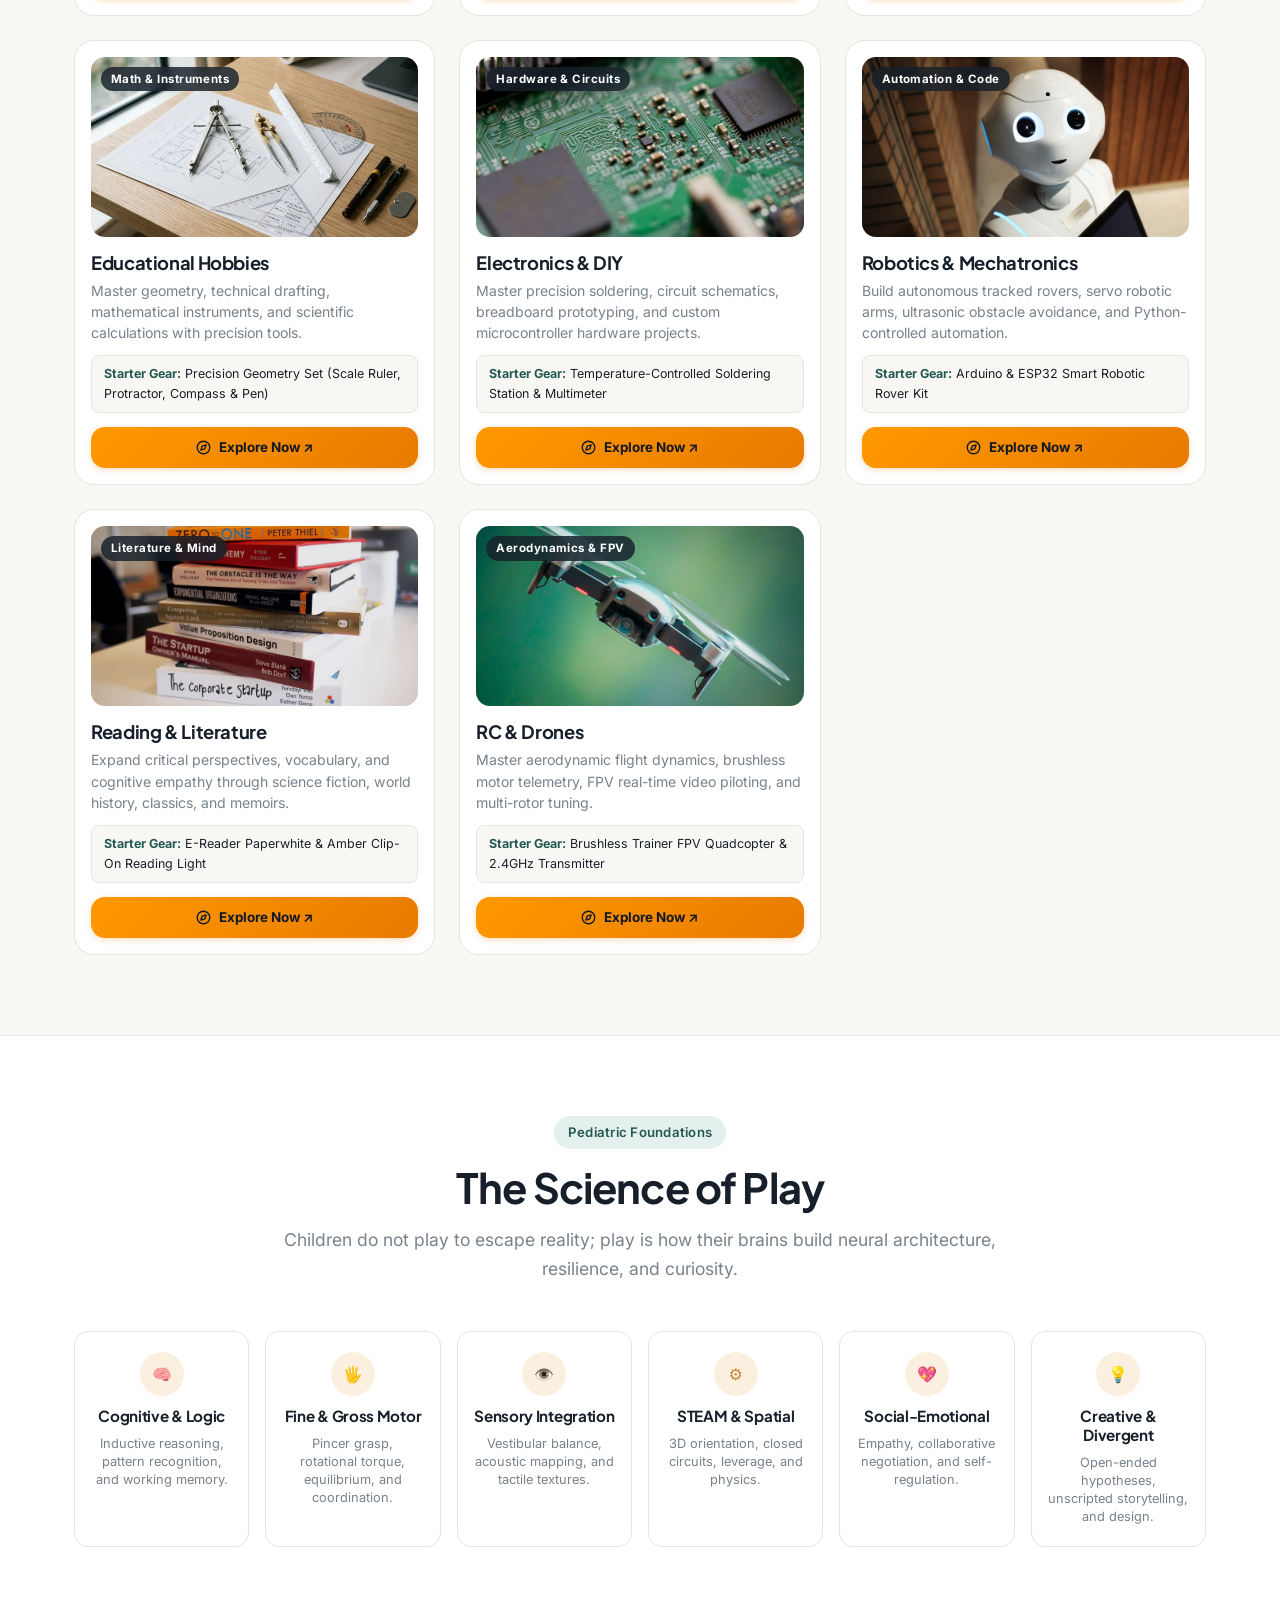
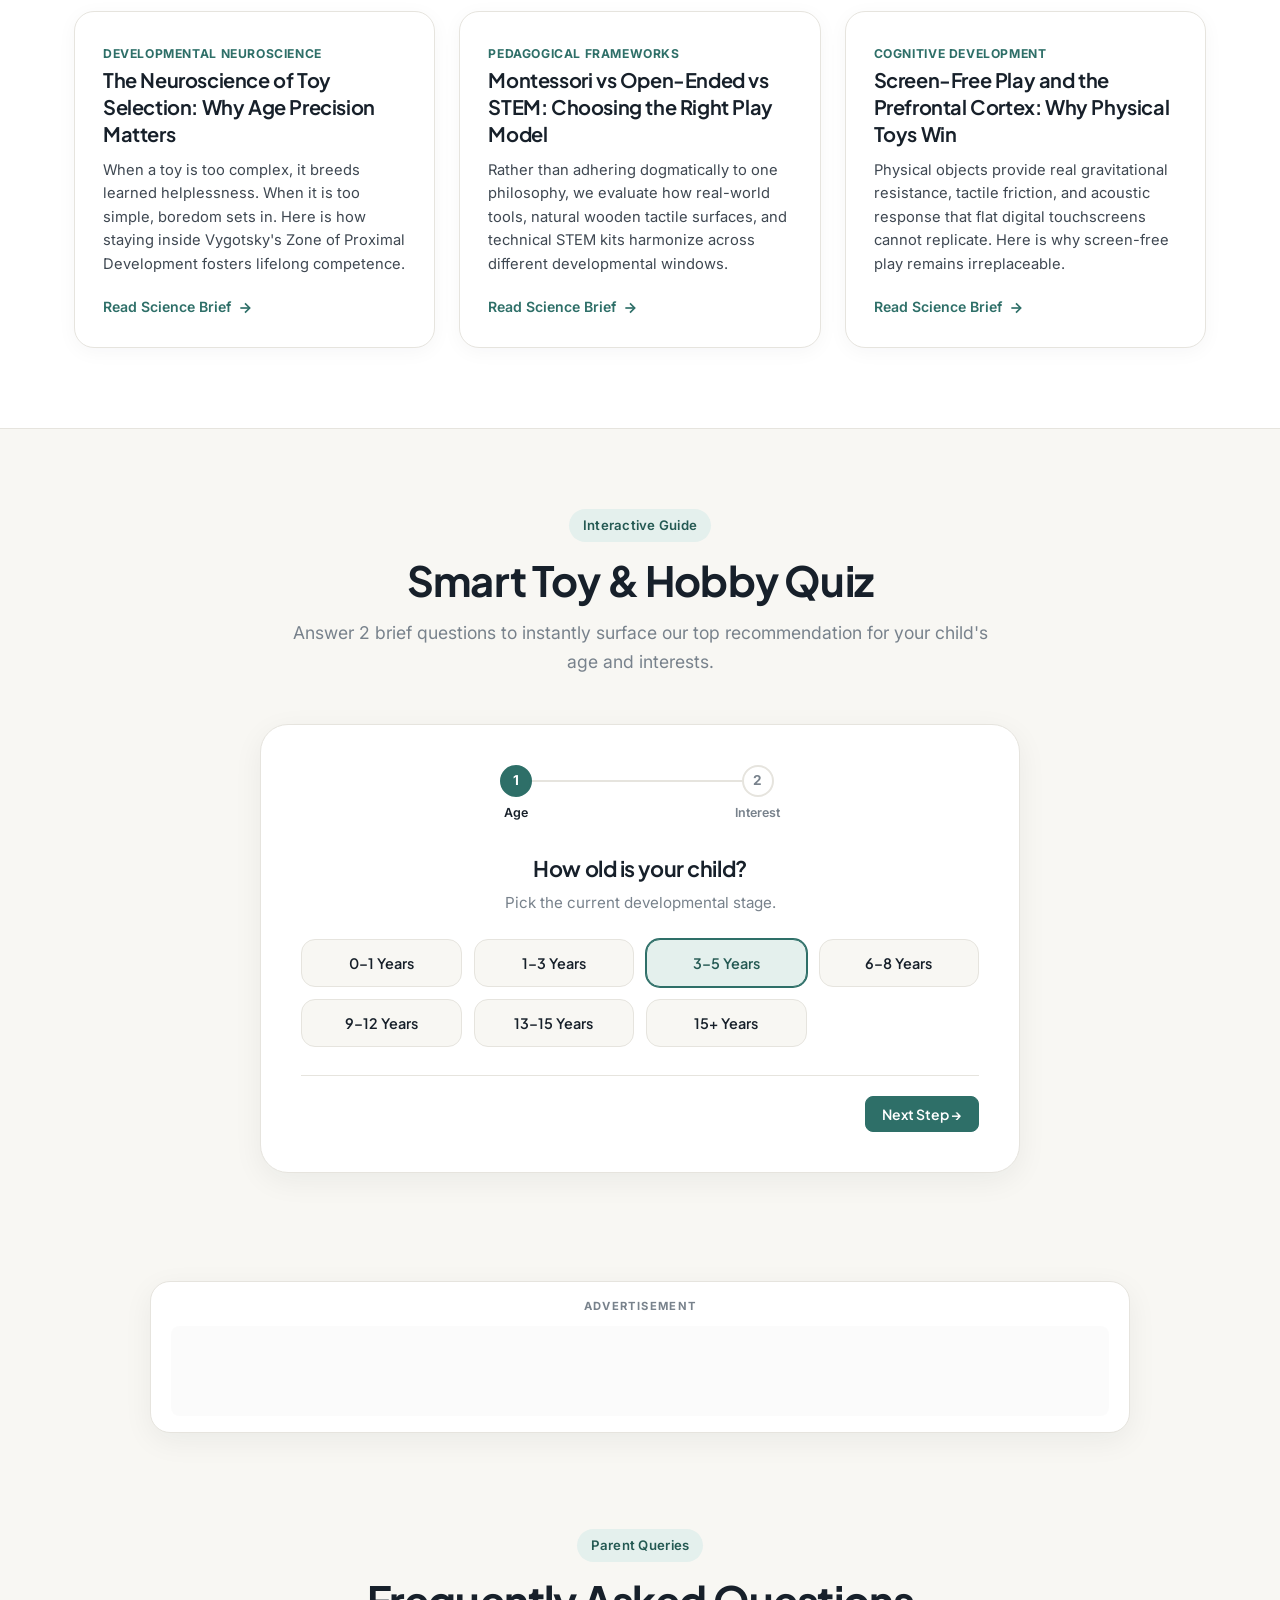
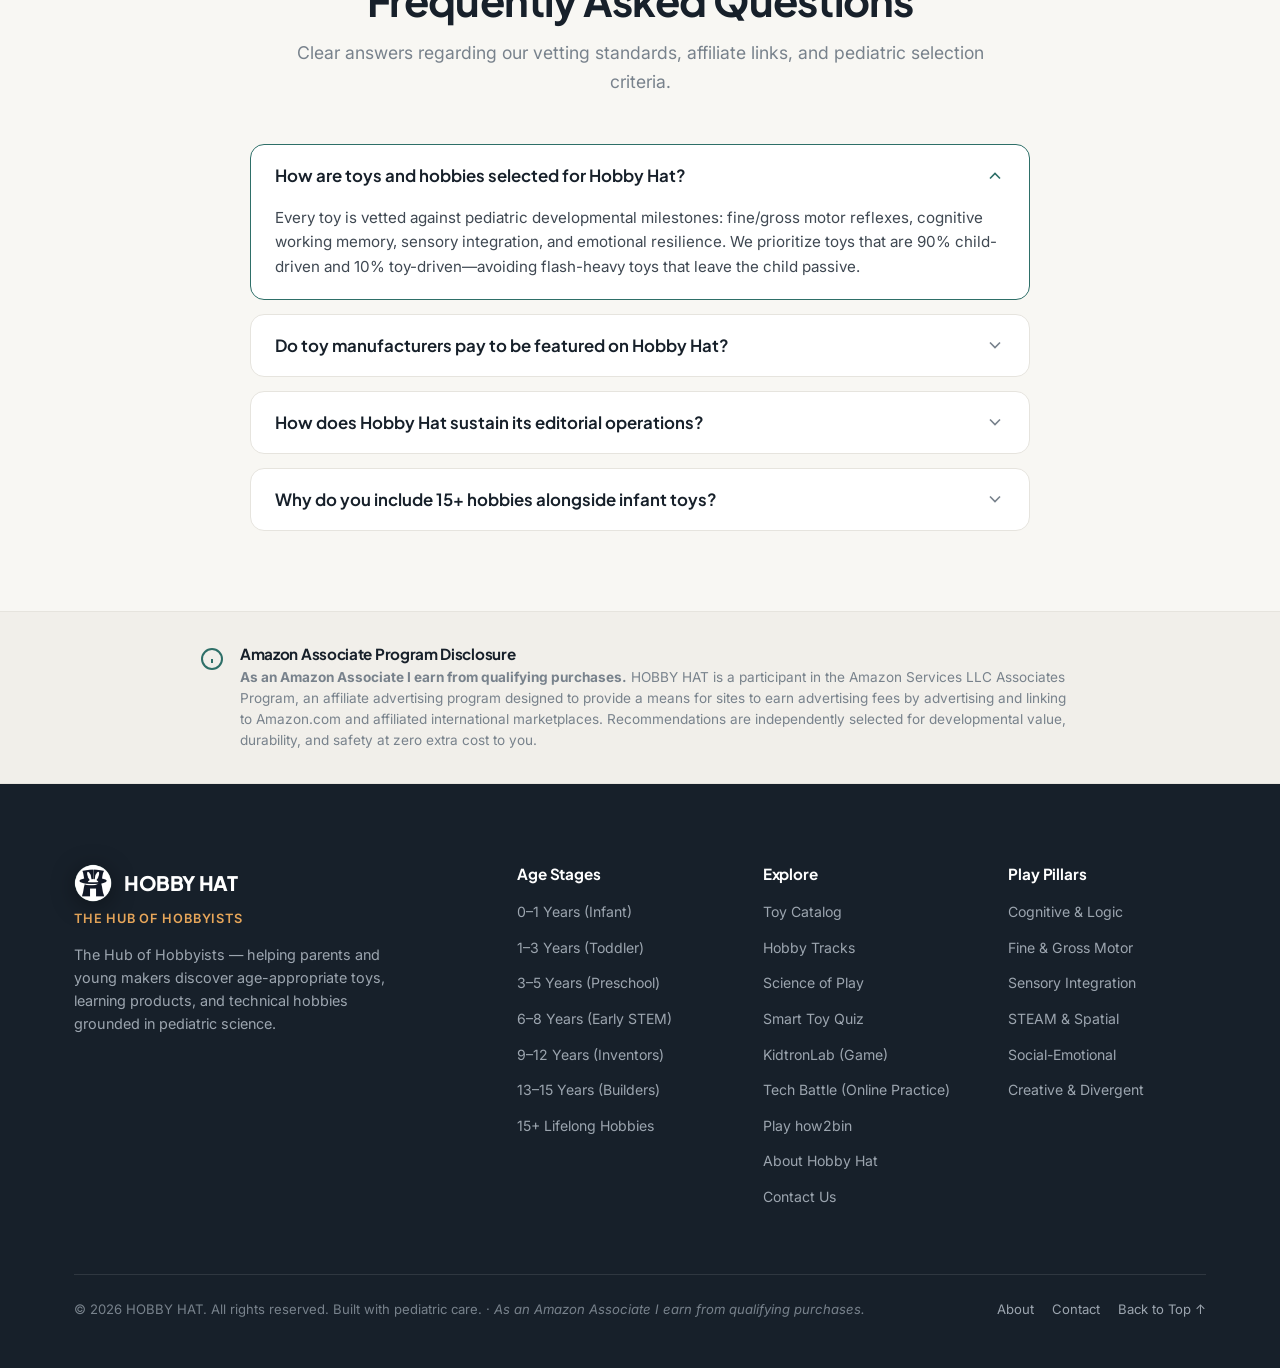
==== commit f4a9e380: "feat: Add how2bin educational game, rename MCQ Battle to Tech Battle, streamline Play how2bin naviga" ====
--- a/index.html
+++ b/index.html
@@ -38,10 +38,17 @@
       },
       {
         "@type": "WebApplication",
-        "name": "MCQ Battle",
-        "alternateName": ["Hobby Hat MCQ Battle", "MCQ Practice Arena"],
-        "url": "https://rithin-hobbyhat.github.io/hobbyhat/mcq-battle.html",
-        "description": "MCQ Battle is the real-time online technical quiz practice arena from Hobby Hat featuring 6,498+ questions across 17 subjects for smartphone and PC."
+        "name": "Tech Battle",
+        "alternateName": ["Hobby Hat Tech Battle", "Tech Battle Practice Arena"],
+        "url": "https://rithin-hobbyhat.github.io/hobbyhat/tech-battle.html",
+        "description": "Tech Battle is the real-time online technical quiz practice arena from Hobby Hat featuring 6,498+ questions across 17 subjects for smartphone and PC."
+      },
+      {
+        "@type": "WebApplication",
+        "name": "how2bin",
+        "alternateName": ["how2bin Waste Sorting Game", "5S Methodology Educational Game"],
+        "url": "https://rithin-hobbyhat.github.io/hobbyhat/how2bin.html",
+        "description": "how2bin is the interactive waste sorting and 5S safety educational game from Hobby Hat, teaching the 4 standard bins, sharps safety, and 5S organization for kids."
       }
     ]
   }
@@ -73,7 +80,8 @@
           <li><a href="#science" class="nav-link">Science of Play</a></li>
           <li><a href="#quiz" class="nav-link">Smart Quiz</a></li>
           <li><a href="kidtronlab.html" class="nav-link">KidtronLab</a></li>
-          <li><a href="mcq-battle.html" class="nav-link">MCQ Battle</a></li>
+          <li><a href="tech-battle.html" class="nav-link">Tech Battle</a></li>
+          <li><a href="how2bin.html" class="nav-link">how2bin</a></li>
           <li><a href="about.html" class="nav-link">About</a></li>
           <li><a href="contact.html" class="nav-link">Contact</a></li>
         </ul>
@@ -103,7 +111,8 @@
         <li><a href="#science">Science of Play</a></li>
         <li><a href="#quiz">Smart Toy Quiz</a></li>
         <li><a href="kidtronlab.html">KidtronLab (Play Game)</a></li>
-        <li><a href="mcq-battle.html">MCQ Battle (Play Online)</a></li>
+        <li><a href="tech-battle.html">Tech Battle (Play Online)</a></li>
+        <li><a href="how2bin.html">Play how2bin</a></li>
         <li><a href="about.html">About Our Mission</a></li>
         <li><a href="contact.html">Contact Us</a></li>
       </ul>
@@ -145,8 +154,10 @@
             <a href="#hobbies" class="btn btn-secondary btn-lg">Explore Hobbies (15+)</a>
             <a href="kidtronlab.html" class="btn btn-secondary btn-lg"
               style="background: rgba(46,111,104,0.08); border-color: #2E6F68; color: #2E6F68; font-weight: 600;">⚡ Play KidtronLab</a>
-            <a href="mcq-battle.html" class="btn btn-secondary btn-lg"
-              style="background: rgba(46,111,104,0.08); border-color: #2E6F68; color: #2E6F68; font-weight: 600;">🎯 MCQ Battle</a>
+            <a href="tech-battle.html" class="btn btn-secondary btn-lg"
+              style="background: rgba(46,111,104,0.08); border-color: #2E6F68; color: #2E6F68; font-weight: 600;">🎯 Tech Battle</a>
+            <a href="how2bin.html" class="btn btn-secondary btn-lg"
+              style="background: rgba(22,163,74,0.08); border-color: #16a34a; color: #16a34a; font-weight: 600;">🌱 Play how2bin</a>
           </div>
 
           <div class="hero-trust-bar">
@@ -2087,7 +2098,8 @@
             <li><a href="#science">Science of Play</a></li>
             <li><a href="#quiz">Smart Toy Quiz</a></li>
             <li><a href="kidtronlab.html">KidtronLab (Game)</a></li>
-            <li><a href="mcq-battle.html">MCQ Battle (Online Practice)</a></li>
+            <li><a href="tech-battle.html">Tech Battle (Online Practice)</a></li>
+            <li><a href="how2bin.html">Play how2bin</a></li>
             <li><a href="about.html">About Hobby Hat</a></li>
             <li><a href="contact.html">Contact Us</a></li>
           </ul>
@@ -2121,4 +2133,4 @@
   <script src="script.js"></script>
 </body>
 
-</html>+</html>
--- a/style.css
+++ b/style.css
@@ -2282,6 +2282,10 @@
   .game-iframe-wrapper {
     height: 580px;
   }
+  .game-iframe-wrapper.how2bin-frame-wrapper {
+    height: clamp(620px, 88vh, 850px);
+    min-height: 600px;
+  }
   .game-top-bar {
     flex-direction: column;
     align-items: flex-start;
